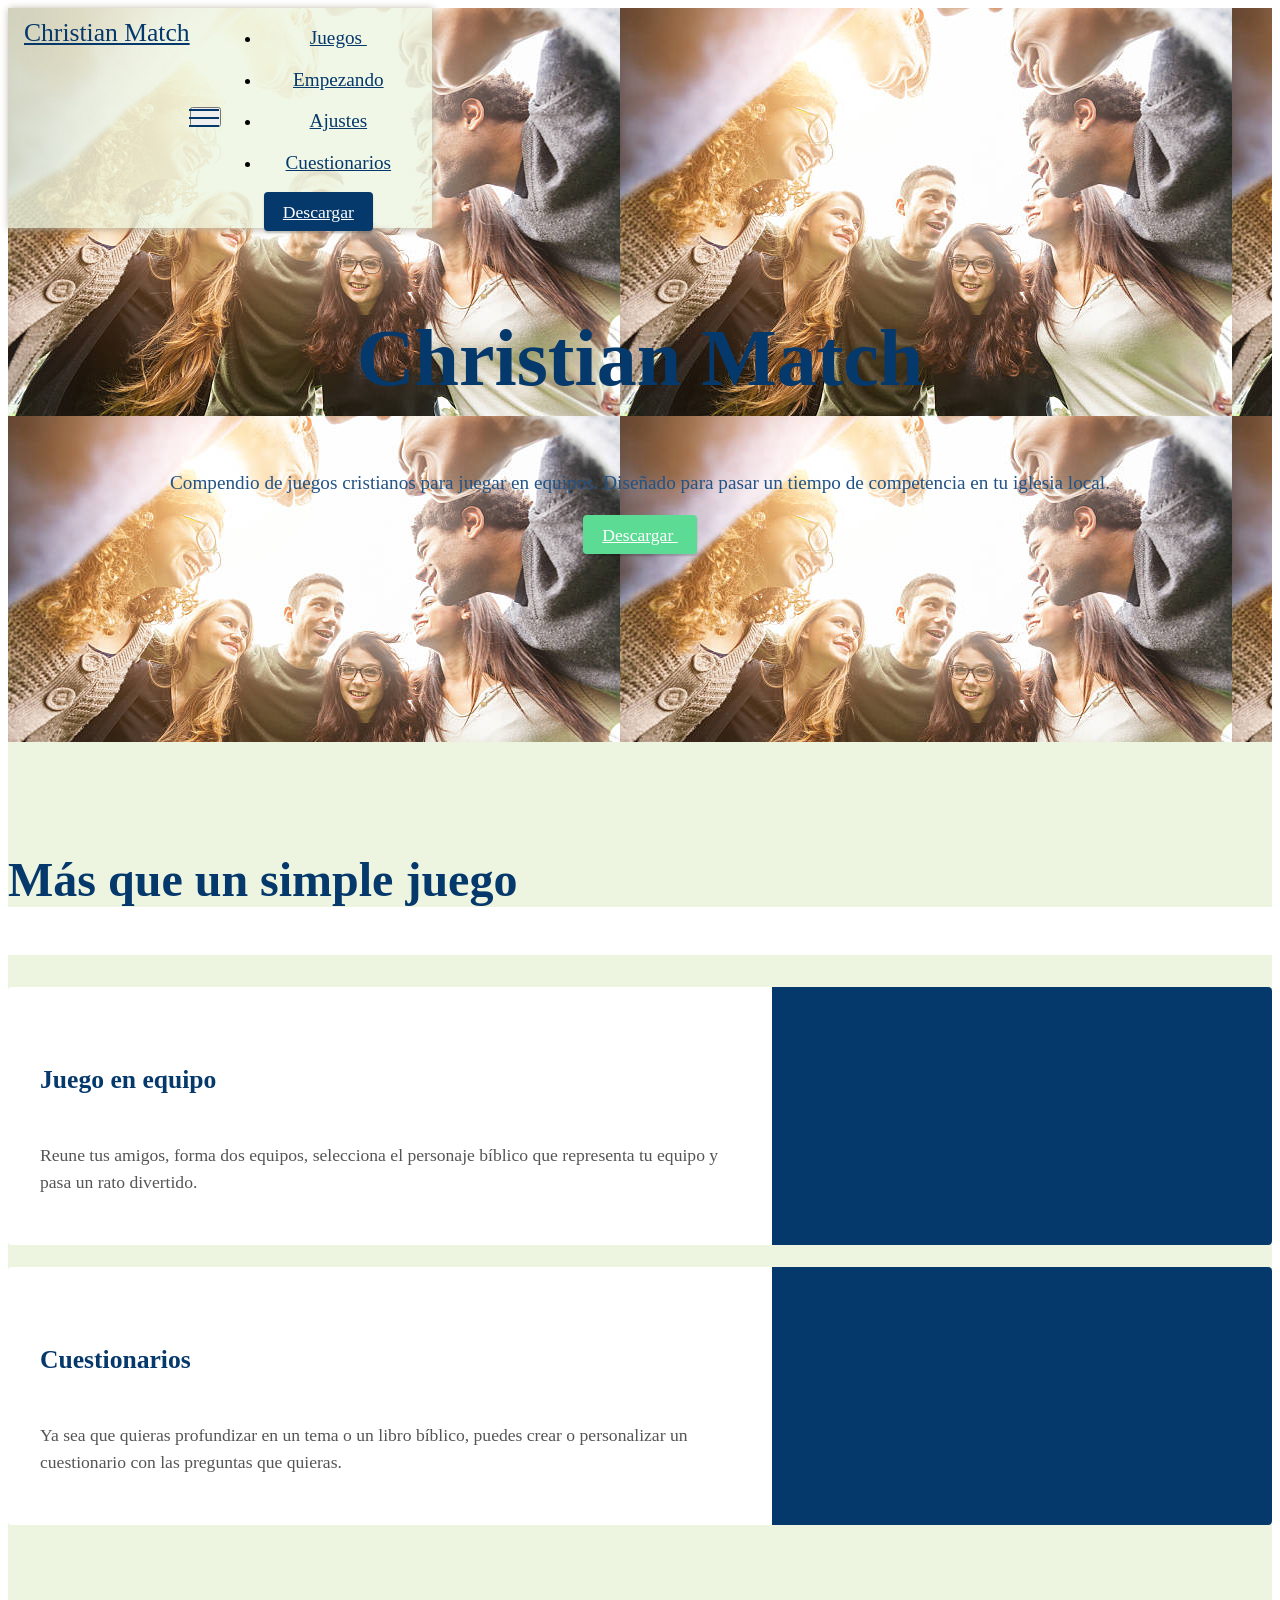
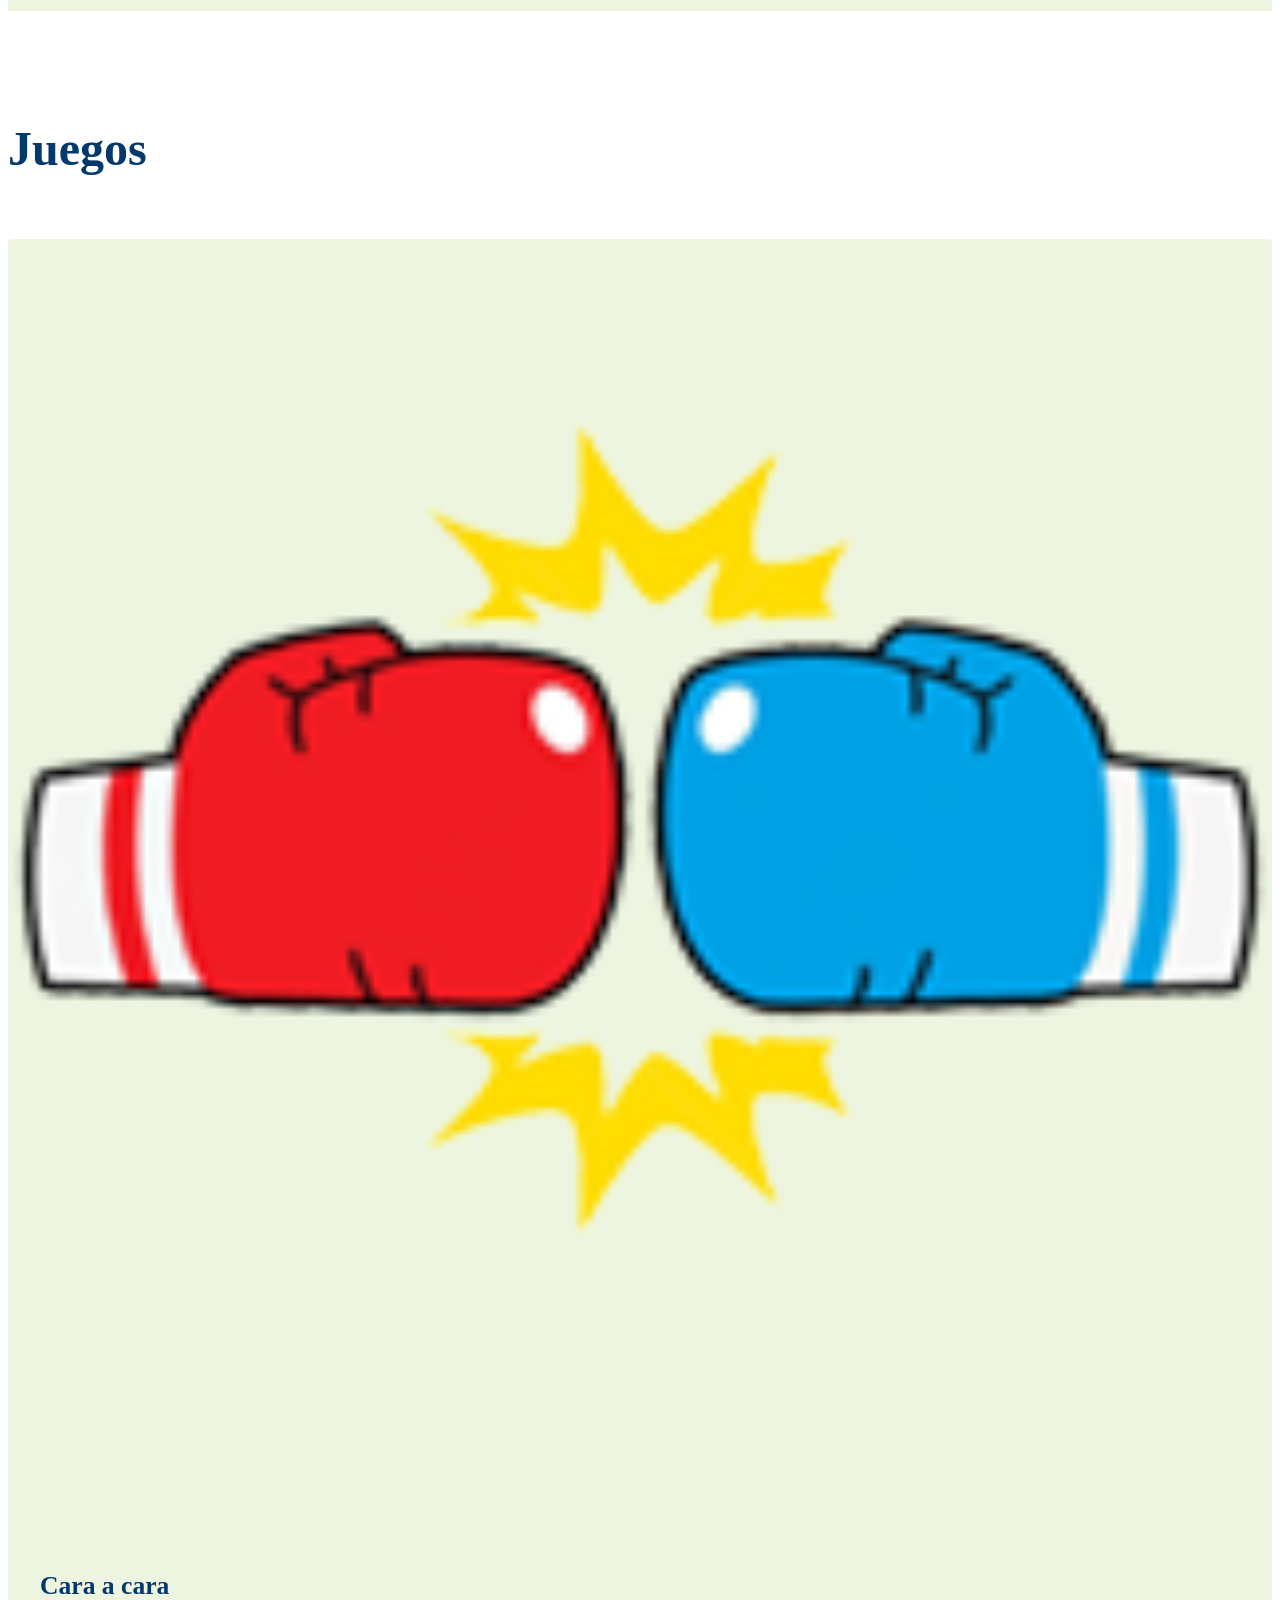
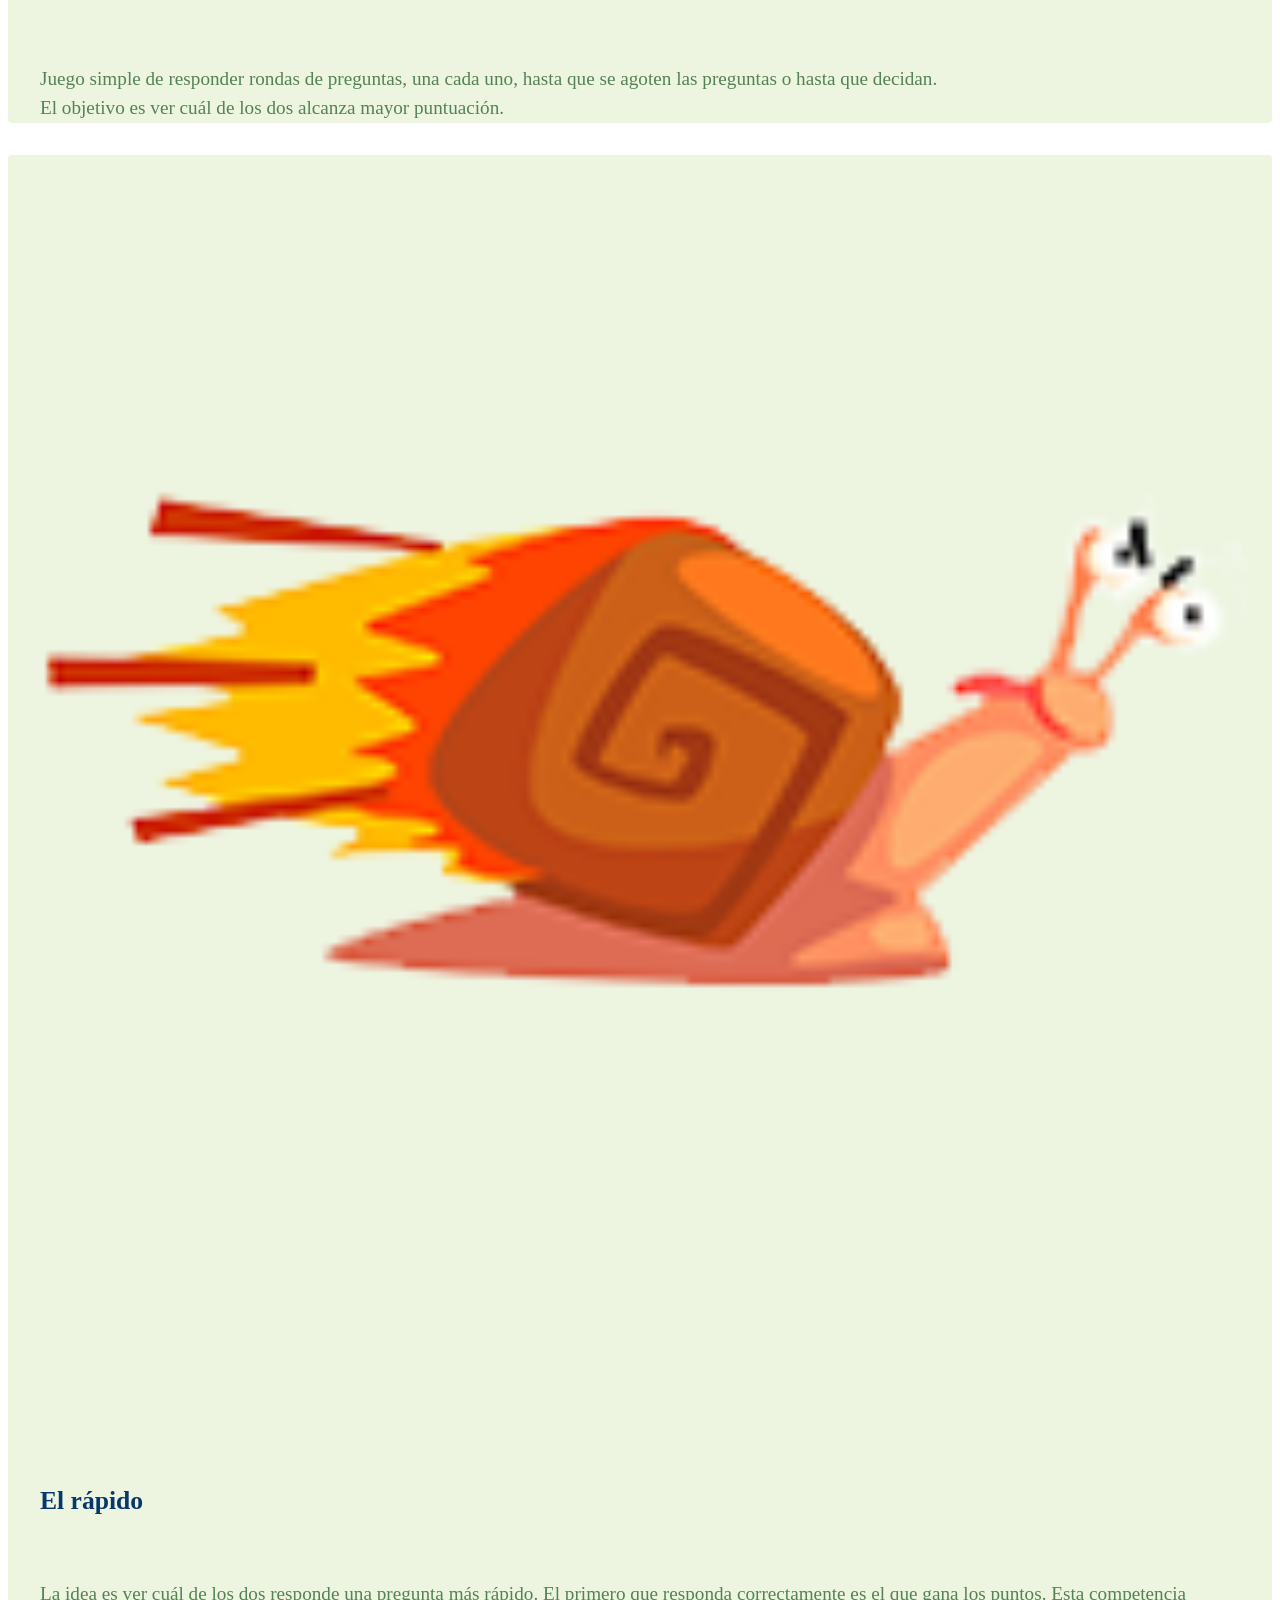
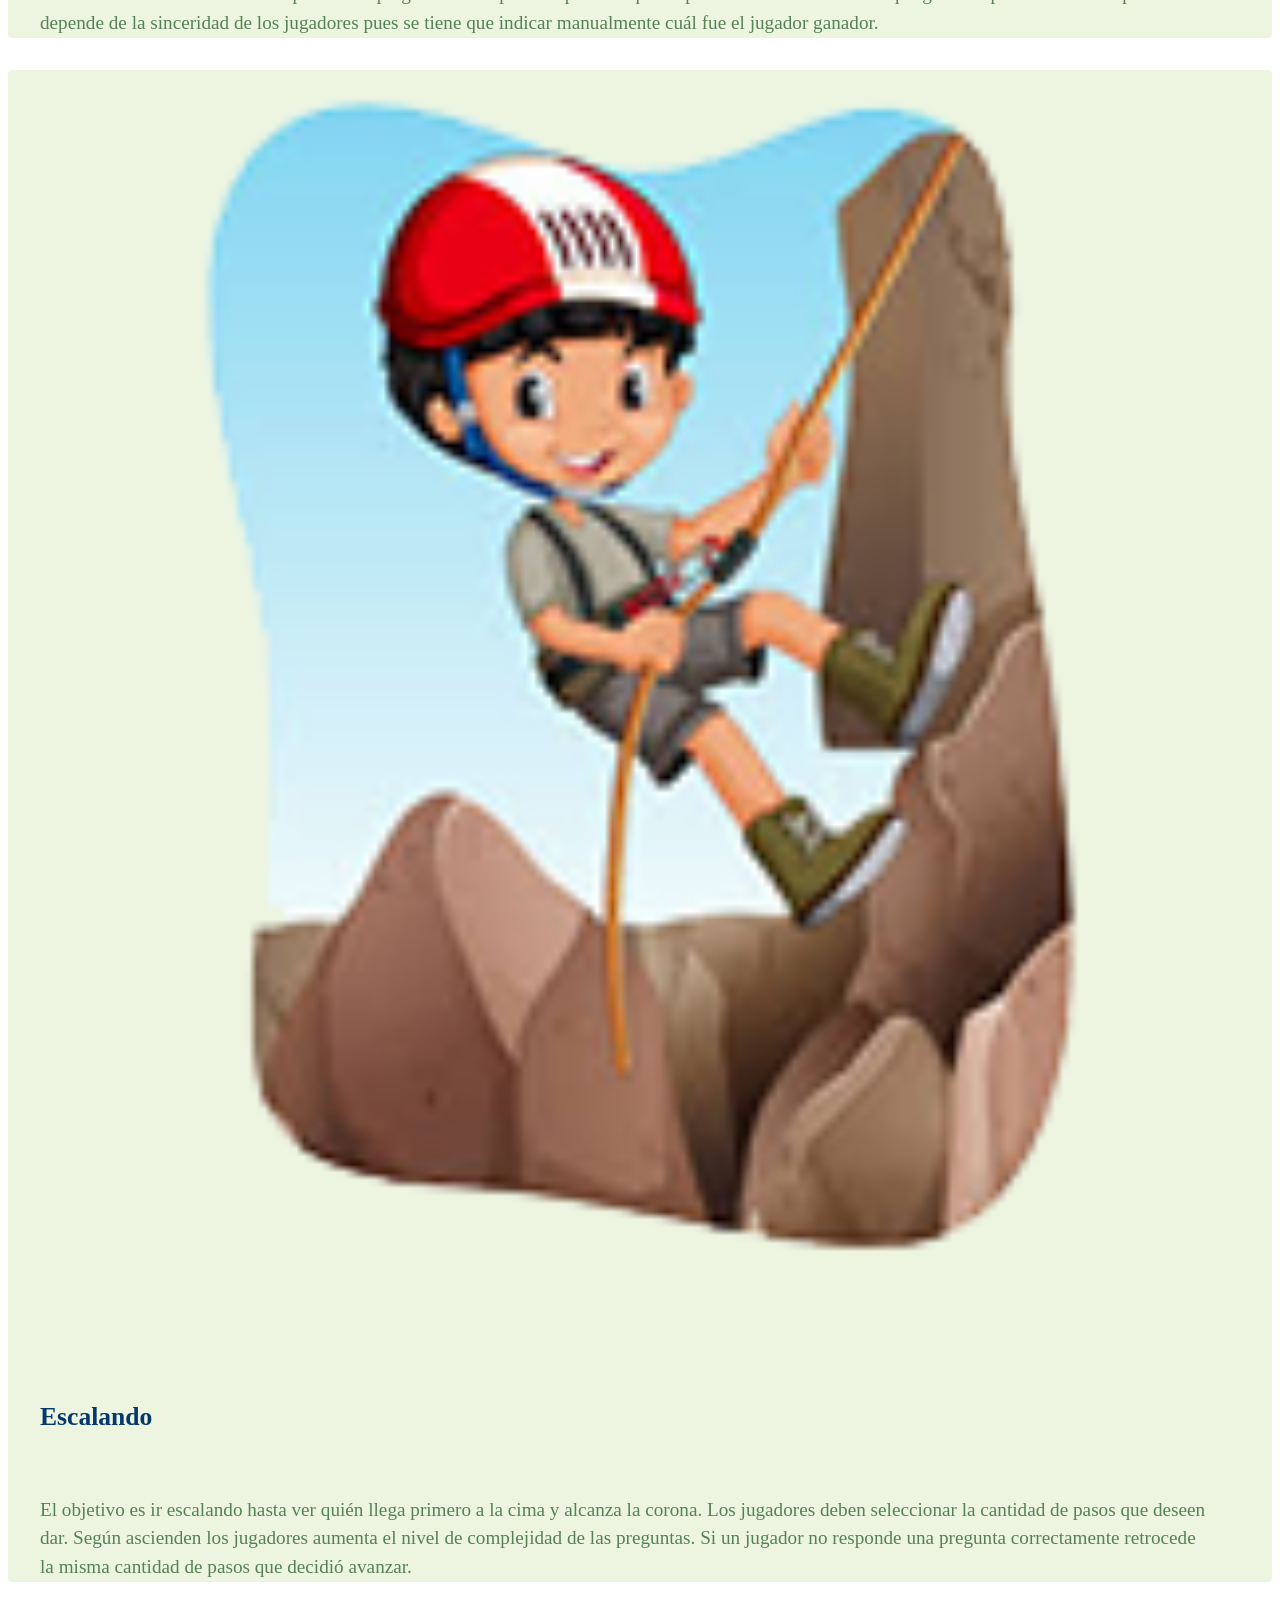
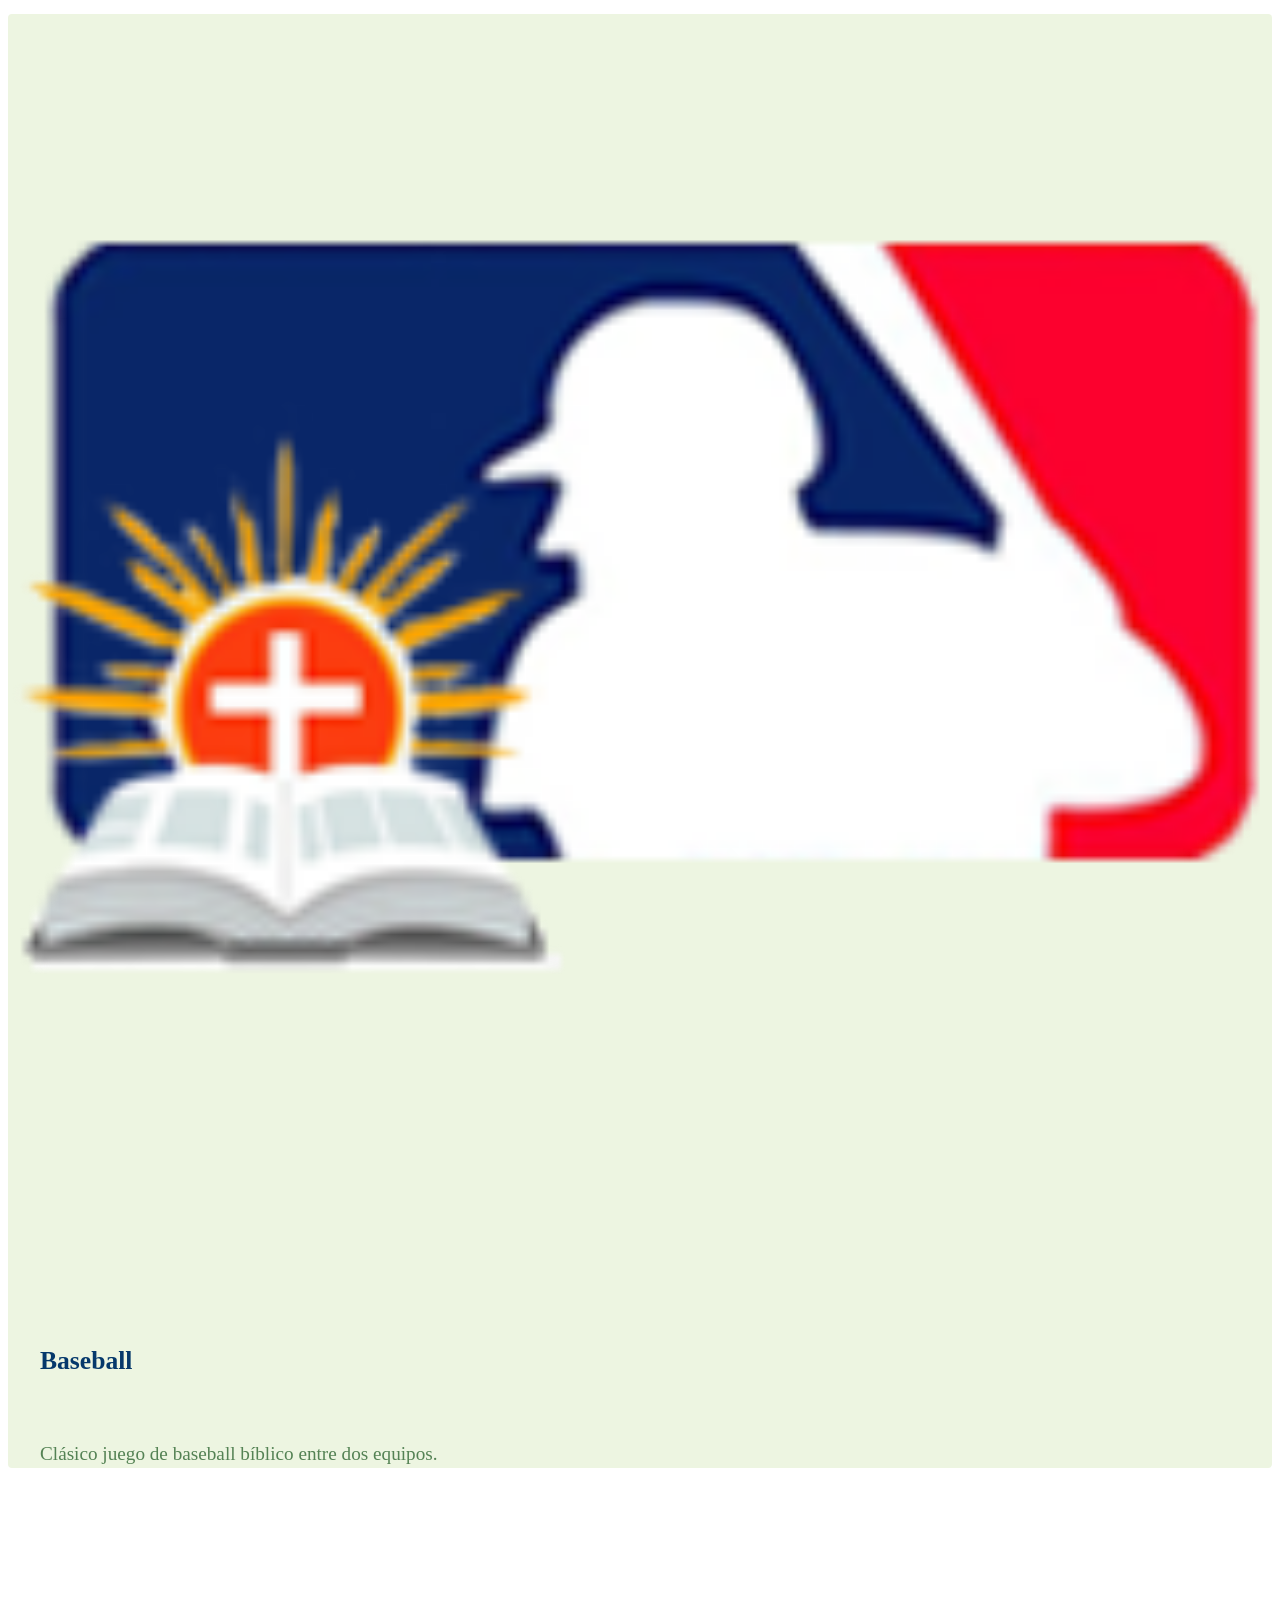
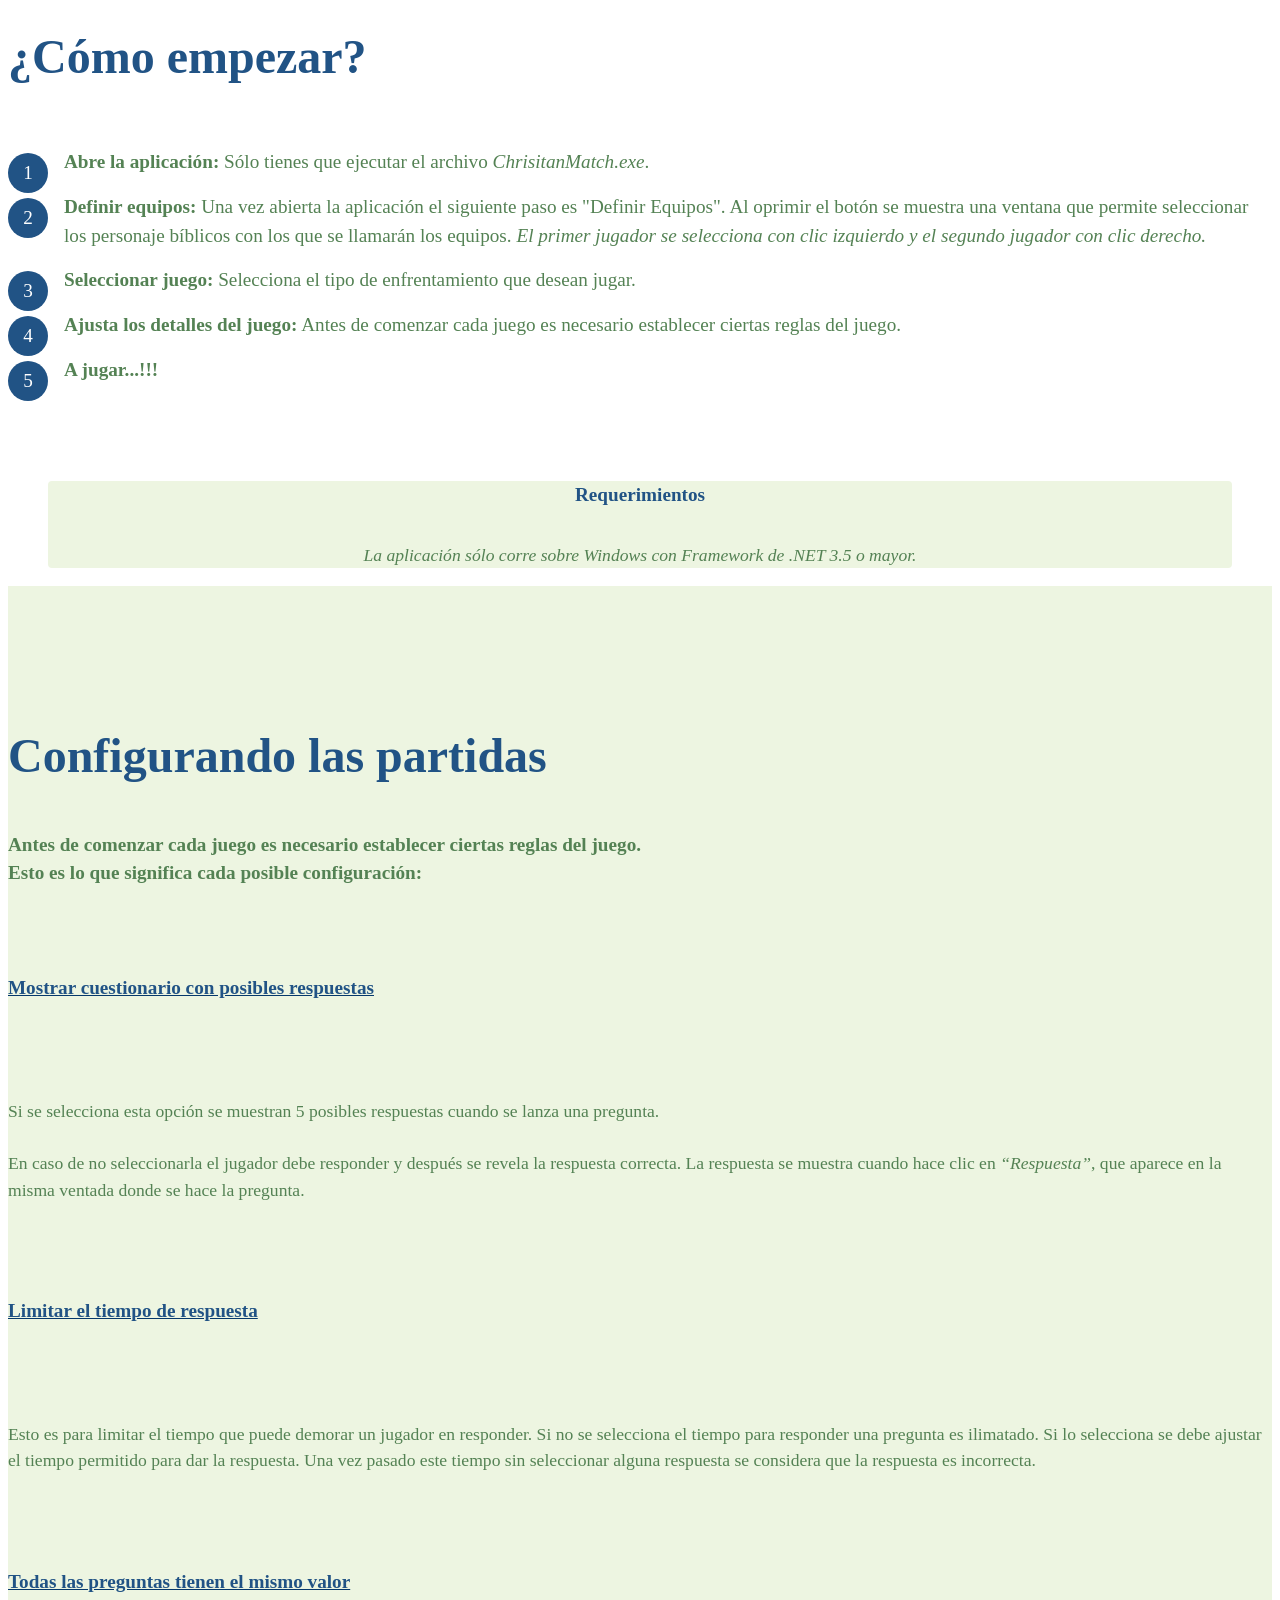
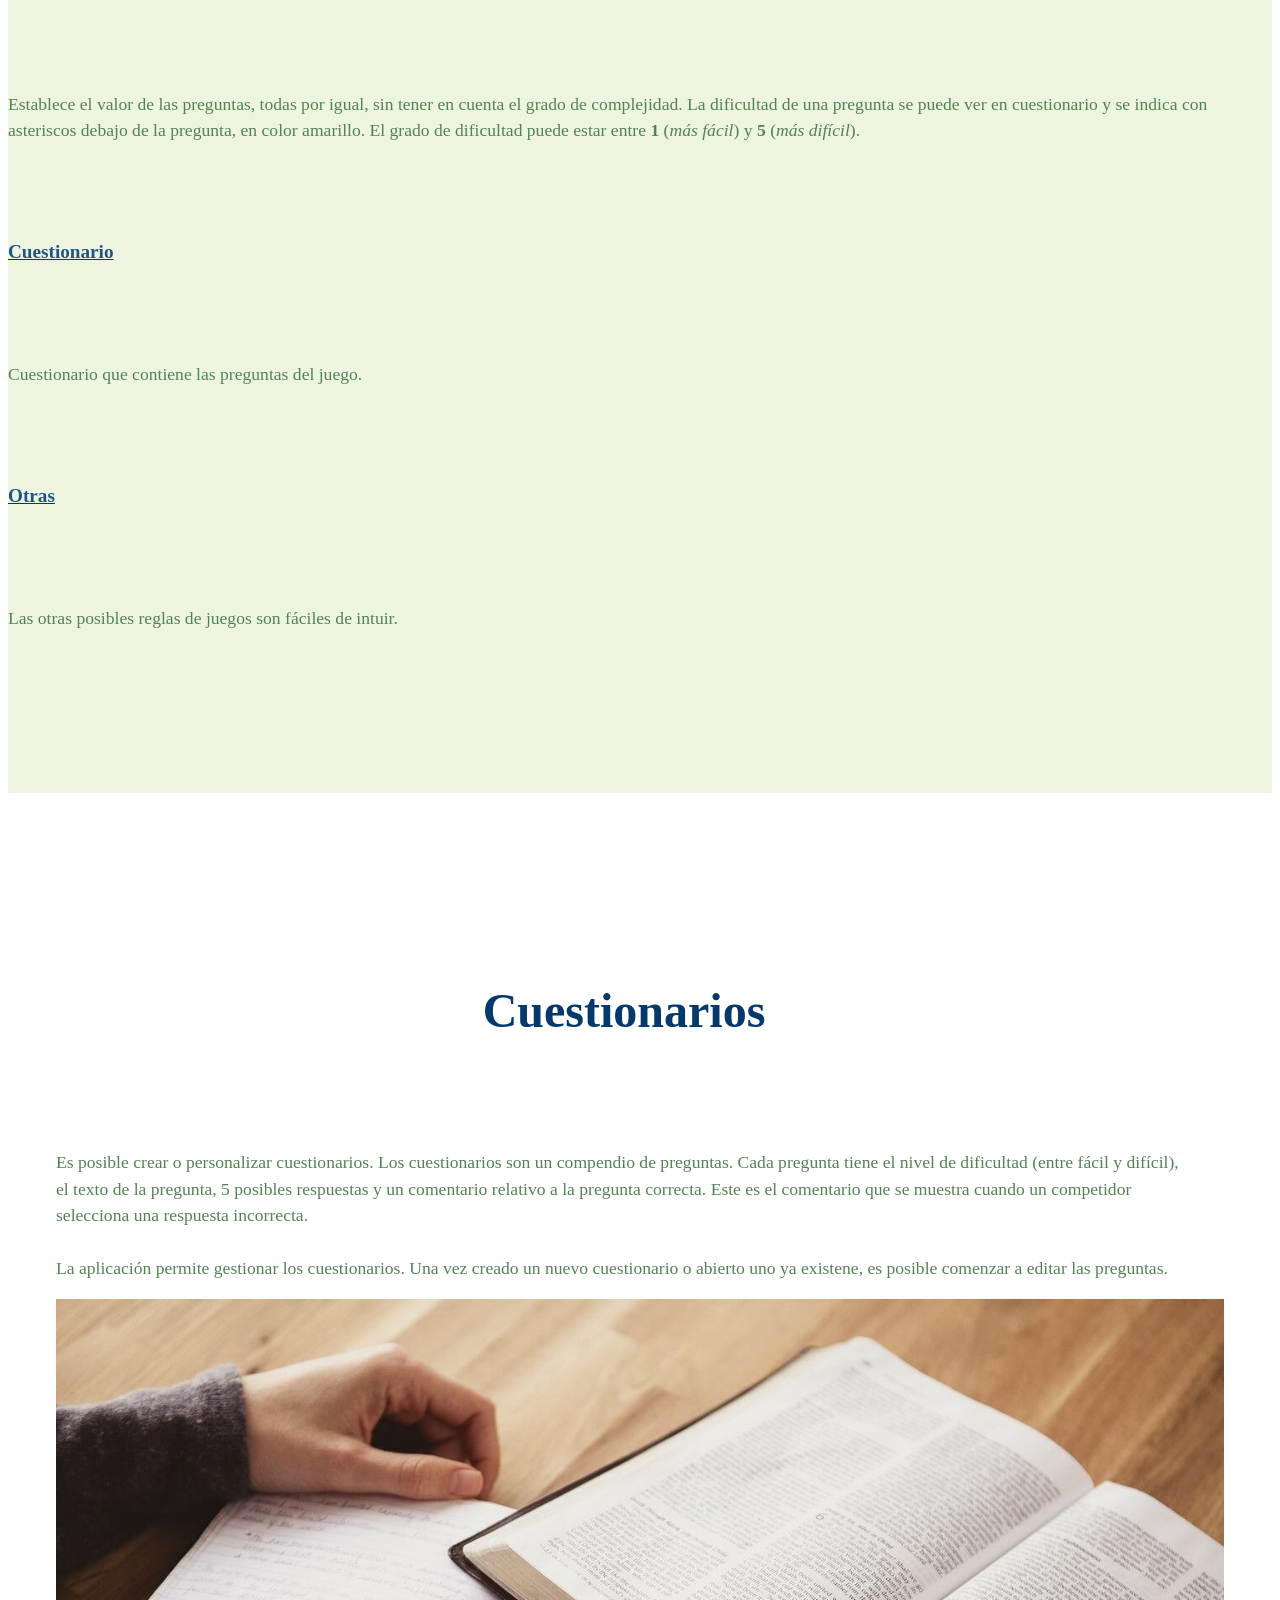
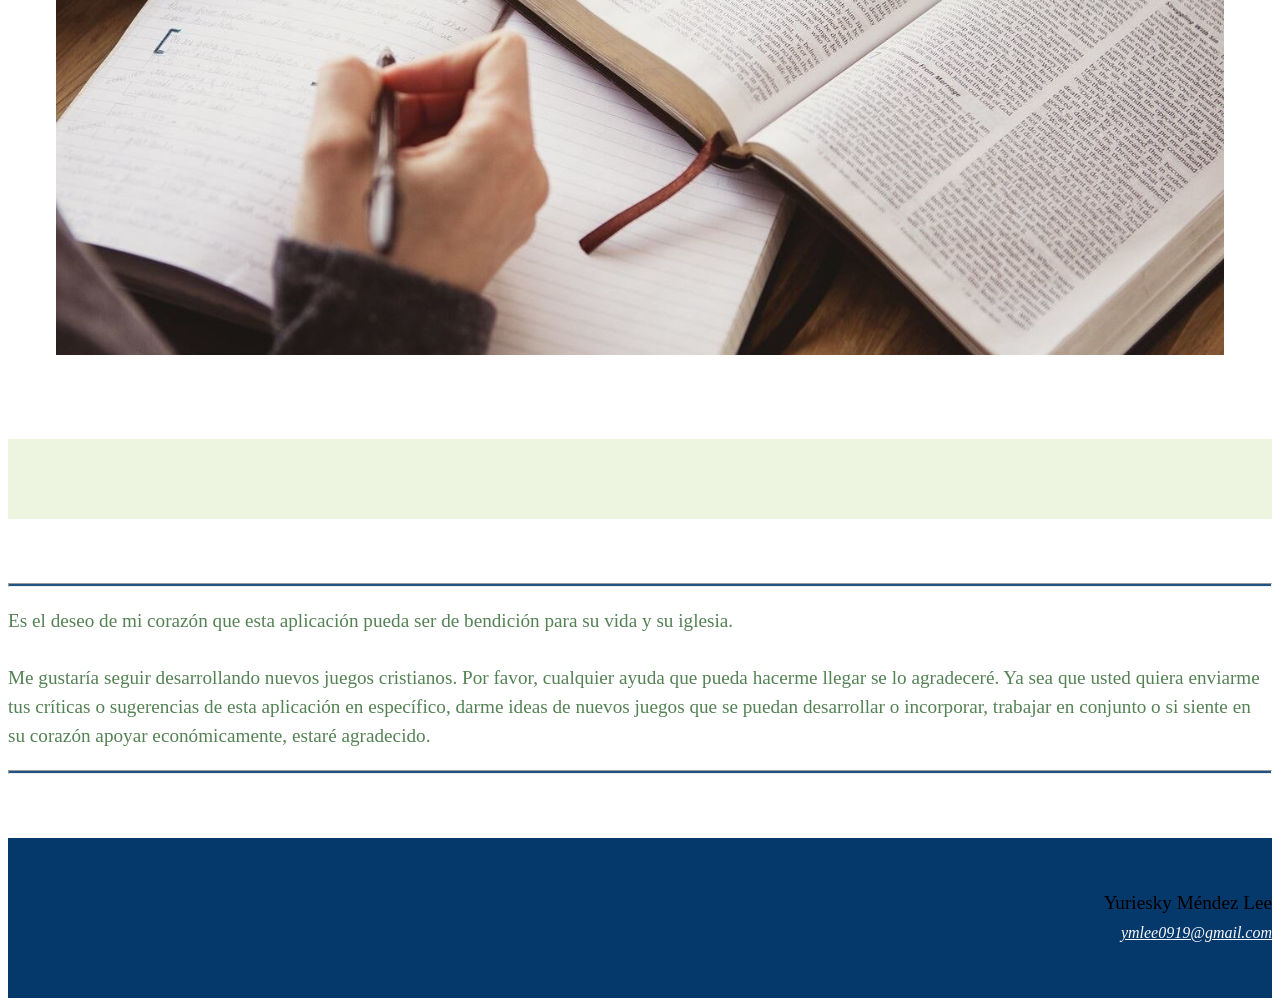
==== docs/index.html @ 4c0259a9 "Documentation in HTML format" ====
<!DOCTYPE html>
<html  >
<head>
  <!-- Site made with Mobirise Website Builder v5.8.4, https://mobirise.com -->
  <meta charset="UTF-8">
  <meta http-equiv="X-UA-Compatible" content="IE=edge">
  <meta name="generator" content="Mobirise v5.8.4, mobirise.com">
  <meta name="viewport" content="width=device-width, initial-scale=1, minimum-scale=1">
  <meta name="description" content="">
  
  
  <title>Chrisitan Match - Compendio de Juegos Cristianos</title>
  <link rel="stylesheet" href="assets/web/assets/mobirise-icons2/mobirise2.css">
  <link rel="stylesheet" href="assets/web/assets/mobirise-icons/mobirise-icons.css">
  <link rel="stylesheet" href="assets/bootstrap/css/bootstrap.min.css">
  <link rel="stylesheet" href="assets/bootstrap/css/bootstrap-grid.min.css">
  <link rel="stylesheet" href="assets/bootstrap/css/bootstrap-reboot.min.css">
  <link rel="stylesheet" href="assets/dropdown/css/style.css">
  <link rel="stylesheet" href="assets/socicon/css/styles.css">
  <link rel="stylesheet" href="assets/theme/css/style.css">
  <link rel="preload" as="style" href="assets/mobirise/css/mbr-additional.css"><link rel="stylesheet" href="assets/mobirise/css/mbr-additional.css" type="text/css">

  
  
  
</head>
<body>
  
  <section data-bs-version="5.1" class="menu menu3 cid-sFAA5oUu2Y" once="menu" id="menu3-1">
    
    <nav class="navbar navbar-dropdown navbar-fixed-top navbar-expand-lg" style="box-shadow: 1px 1px 8px #b7ae9b;">
        <div class="container">
            <div class="navbar-brand">
                
                <span class="navbar-caption-wrap"><a class="navbar-caption text-primary display-5" href="https://mobiri.se">Christian Match</a></span>
            </div>
            <button class="navbar-toggler" type="button" data-toggle="collapse" data-bs-toggle="collapse" data-target="#navbarSupportedContent" data-bs-target="#navbarSupportedContent" aria-controls="navbarNavAltMarkup" aria-expanded="false" aria-label="Toggle navigation">
                <div class="hamburger">
                    <span></span>
                    <span></span>
                    <span></span>
                    <span></span>
                </div>
            </button>
            <div class="collapse navbar-collapse" id="navbarSupportedContent">
                <ul class="navbar-nav nav-dropdown" data-app-modern-menu="true"><li class="nav-item"><a class="nav-link link text-primary display-7" href="page1.html#content4-6">Juegos&nbsp;</a></li>
                    <li class="nav-item"><a class="nav-link link text-primary display-7" href="page1.html#content9-0">Empezando</a></li>
                    <li class="nav-item"><a class="nav-link link text-primary display-7" href="page1.html#content16-1">Ajustes</a>
                    </li><li class="nav-item"><a class="nav-link link text-primary display-7" href="page1.html#features16-9">Cuestionarios</a></li></ul>
                
                <div class="navbar-buttons mbr-section-btn"><a class="btn btn-primary display-4" href="./ChristianMatch.zip"><span class="mobi-mbri mobi-mbri-download-2 mbr-iconfont mbr-iconfont-btn"></span>Descargar</a></div>
            </div>
        </div>
    </nav>
</section>

<section data-bs-version="5.1" class="header1 cid-sFCAOqBTxa" id="header1-i">

    

    <div class="mbr-overlay" style="opacity: 0.6; background-color: rgb(237, 245, 225);"></div>

    <div class="container">
        <div class="row justify-content-center">
            <div class="col-12 col-lg-8">
                <h1 class="mbr-section-title mbr-fonts-style mb-3 display-1"><strong>Christian Match</strong></h1>
                
                <p class="mbr-text mbr-fonts-style display-7">Compendio de juegos cristianos para juegar en equipos. Diseñado para pasar un tiempo de competencia en tu iglesia local.<br></p>
                <div class="mbr-section-btn mt-3"><a class="btn btn-secondary display-4" href="./ChristianMatch.zip"><span class="mobi-mbri mobi-mbri-download-2 mbr-iconfont mbr-iconfont-btn"></span>Descargar&nbsp;</a></div>
            </div>
        </div>
    </div>
</section>

<section data-bs-version="5.1" class="content4 cid-sFADQxFnEn" id="content4-5">
    
    
    <div class="container">
        <div class="row justify-content-center">
            <div class="title col-md-12 col-lg-10">
                <h3 class="mbr-section-title mbr-fonts-style align-center mb-4 display-2"><strong>Más que un simple juego</strong></h3>
                
                
            </div>
        </div>
    </div>
</section>

<section data-bs-version="5.1" class="features5 cid-sFACYYm0AQ" id="features6-3">

    

    
    <div class="container">
        <div class="row justify-content-center">
            <div class="card col-12 col-lg-6">
                <div class="card-wrapper mbr-flex">
                    <div class="card-box align-left">
                        
                        <h5 class="card-title mbr-fonts-style align-left mb-3 display-5"><strong>Juego en equipo</strong></h5>
                        <p class="mbr-text mbr-fonts-style mb-3 display-4">
                            Reune tus amigos, forma dos equipos, selecciona el personaje bíblico que representa tu equipo y pasa un rato divertido.</p>
                        
                    </div>
                    <div class="img-wrapper img1 align-center">
                        <span class="mbr-iconfont mobi-mbri-users mobi-mbri"></span>
                    </div>
                </div>
            </div>

            <div class="card col-12 col-lg-6">
                <div class="card-wrapper mbr-flex">
                    <div class="card-box align-left">
                        
                        <h5 class="card-title mbr-fonts-style align-left mb-3 display-5"><strong>Cuestionarios</strong></h5>
                        <p class="mbr-text mbr-fonts-style mb-3 display-4">Ya sea que quieras profundizar en un tema o un libro bíblico, puedes crear o personalizar un cuestionario con las preguntas que quieras.</p>
                        
                    </div>
                    <div class="img-wrapper img2 align-center">
                        <span class="mbr-iconfont mobi-mbri-contact-form mobi-mbri"></span>
                    </div>
                </div>
            </div>
        </div>
    </div>
</section>

<section data-bs-version="5.1" class="content4 cid-sFADQQfNeA" id="content4-6">
    
    
    <div class="container">
        <div class="row justify-content-center">
            <div class="title col-md-12 col-lg-10">
                <h3 class="mbr-section-title mbr-fonts-style align-center mb-4 display-2"><strong>Juegos</strong></h3>
                
                
            </div>
        </div>
    </div>
</section>

<section data-bs-version="5.1" class="features8 cid-sFADMOwrhN" xmlns="http://www.w3.org/1999/html" id="features9-4">
    
    

    

    <div class="container">
        <div class="card">
            <div class="card-wrapper">
                <div class="row align-items-center">
                    <div class="col-12 col-md-3">
                        <div class="image-wrapper">
                            <img src="assets/images/simple-match.png">
                        </div>
                    </div>
                    <div class="col-12 col-md">
                        <div class="card-box">
                            <div class="row">
                                <div class="col-md">
                                    <h6 class="card-title mbr-fonts-style display-5"><strong>Cara a cara&nbsp;</strong></h6>
                                    <p class="mbr-text mbr-fonts-style display-7">Juego simple de responder rondas de preguntas, una cada uno, hasta que se agoten las preguntas o hasta que decidan.
<br>El objetivo es ver cuál de los dos alcanza mayor puntuación.<br></p>
                                </div>
                                
                                <div></div>
                            </div>
                        </div>
                    </div>
                </div>
            </div>
        </div>
        <div class="card">
            <div class="card-wrapper">
                <div class="row align-items-center">
                    <div class="col-12 col-md-3">
                        <div class="image-wrapper">
                            <img src="assets/images/fast-match.png">
                        </div>
                    </div>
                    <div class="col-12 col-md">
                        <div class="card-box">
                            <div class="row">
                                <div class="col-md">
                                    <h6 class="card-title mbr-fonts-style display-5"><strong>El rápido</strong></h6>
                                    <p class="mbr-text mbr-fonts-style display-7">La idea es ver cuál de los dos responde una pregunta más rápido. El primero que responda correctamente es el que gana los puntos. Esta competencia depende de la sinceridad de los jugadores pues se tiene que indicar manualmente cuál fue el jugador ganador. </p>
                                </div>
                                
                                <div></div>
                            </div>
                        </div>
                    </div>
                </div>
            </div>
        </div>
        <div class="card">
            <div class="card-wrapper">
                <div class="row align-items-center">
                    <div class="col-12 col-md-3">
                        <div class="image-wrapper">
                            <img src="assets/images/walking-up.png">
                        </div>
                    </div>
                    <div class="col-12 col-md">
                        <div class="card-box">
                            <div class="row">
                                <div class="col-md">
                                    <h6 class="card-title mbr-fonts-style display-5"><strong>Escalando</strong></h6>
                                    <p class="mbr-text mbr-fonts-style display-7">El objetivo es ir escalando hasta ver quién llega primero a la cima y alcanza la corona. Los jugadores deben seleccionar la cantidad de pasos que deseen dar. Según ascienden los jugadores aumenta el nivel de complejidad de las preguntas. Si un jugador no responde una pregunta correctamente retrocede la misma cantidad de pasos que decidió avanzar.<br></p>
                                </div>
                                
                                <div></div>
                            </div>
                        </div>
                    </div>
                </div>
            </div>
        </div>
		<div class="card">
            <div class="card-wrapper">
                <div class="row align-items-center">
                    <div class="col-12 col-md-3">
                        <div class="image-wrapper">
                            <img src="assets/images/baseball.png">
                        </div>
                    </div>
                    <div class="col-12 col-md">
                        <div class="card-box">
                            <div class="row">
                                <div class="col-md">
                                    <h6 class="card-title mbr-fonts-style display-5"><strong>Baseball</strong></h6>
                                    <p class="mbr-text mbr-fonts-style display-7">Clásico juego de baseball bíblico entre dos equipos.<br></p>
                                </div>
                                
                                <div></div>
                            </div>
                        </div>
                    </div>
                </div>
            </div>
        </div>
    </div>
</section>

<section data-bs-version="5.1" class="content9 cid-tZeeRnXB2X" id="content9-0">
    

    <div class="container">
        <div class="row justify-content-center">
            <div class="counter-container col-md-12 col-lg-9">
                <h4 class="mbr-section-title mbr-fonts-style mb-4 display-2">¿Cómo empezar?</h4>
                <div class="mbr-text mbr-fonts-style display-7">
                    <ol>
                        <li><strong>Abre la aplicación: </strong>Sólo tienes que ejecutar el archivo <em>ChrisitanMatch.exe</em>.</li>
                        <li><strong>Definir equipos:&nbsp;</strong>Una vez abierta la aplicación el siguiente paso es "Definir Equipos". Al oprimir el botón se muestra una ventana que permite seleccionar los personaje bíblicos con los que se llamarán los equipos. <em>El primer jugador se selecciona con clic izquierdo y el segundo jugador con clic derecho.</em></li>
                        <li><strong>Seleccionar juego:&nbsp;</strong>Selecciona el tipo de enfrentamiento que desean jugar.</li><li><strong>Ajusta los detalles del juego:</strong> Antes de comenzar cada juego es necesario establecer ciertas reglas del juego.</li><li><strong>A jugar...!!!</strong></li>
                    </ol>
                </div>
            </div>
        </div>
    </div>
</section>

<section data-bs-version="5.1" class="content7 cid-tZeiz0h4vI" id="content7-2">
    
    <div class="container">
        <div class="row justify-content-center">
            <div class="col-12 col-md-8">
                <blockquote>
                <h5 class="mbr-section-title mbr-fonts-style mb-2 display-7"><strong>Requerimientos</strong></h5>
                <p class="mbr-text mbr-fonts-style display-4"><em>La aplicación sólo corre sobre Windows con Framework de .NET 3.5 o mayor.</em></p></blockquote>
            </div>
        </div>
    </div>
</section>

<section data-bs-version="5.1" class="content16 cid-tZeigdn52O" id="content16-1">

    

    
    
    <div class="container">
        <div class="row justify-content-center">
            <div class="col-12 col-md-10">
                <div class="mbr-section-head align-center mb-4">
                    <h3 class="mbr-section-title mb-0 mbr-fonts-style display-2"><strong>Configurando las partidas</strong></h3>
                    <h4 class="mbr-section-subtitle mb-0 mt-2 mbr-fonts-style display-7">Antes de comenzar cada juego es necesario establecer ciertas reglas del juego. <br>Esto es lo que significa cada posible configuración:</h4>
                </div>
                <div id="bootstrap-accordion_27" class="panel-group accordionStyles accordion" role="tablist" aria-multiselectable="true">
                    <div class="card mb-3">
                        <div class="card-header" role="tab" id="headingOne">
                            <a role="button" class="panel-title collapsed" data-toggle="collapse" data-bs-toggle="collapse" data-core="" href="#collapse1_27" aria-expanded="false" aria-controls="collapse1">
                                <h6 class="panel-title-edit mbr-fonts-style mb-0 display-7"><strong>Mostrar cuestionario con posibles respuestas</strong></h6>
                                <span class="sign mbr-iconfont mbri-arrow-down"></span>
                            </a>
                        </div>
                        <div id="collapse1_27" class="panel-collapse noScroll collapse" role="tabpanel" aria-labelledby="headingOne" data-parent="#accordion" data-bs-parent="#bootstrap-accordion_27">
                            <div class="panel-body">
                                <p class="mbr-fonts-style panel-text display-4">Si se selecciona esta opción se muestran 5 posibles respuestas cuando se lanza una pregunta. <br><br>En caso de no seleccionarla el jugador debe responder y después se revela la respuesta correcta. La respuesta se muestra cuando hace clic en <em>“Respuesta”</em>, que aparece en la misma ventada donde se hace la pregunta.</p>
                            </div>
                        </div>
                    </div>
                    <div class="card mb-3">
                        <div class="card-header" role="tab" id="headingOne">
                            <a role="button" class="panel-title collapsed" data-toggle="collapse" data-bs-toggle="collapse" data-core="" href="#collapse2_27" aria-expanded="false" aria-controls="collapse2">
                                <h6 class="panel-title-edit mbr-fonts-style mb-0 display-7"><strong>Limitar el tiempo de respuesta</strong></h6>
                                <span class="sign mbr-iconfont mbri-arrow-down"></span>
                            </a>
                        </div>
                        <div id="collapse2_27" class="panel-collapse noScroll collapse" role="tabpanel" aria-labelledby="headingOne" data-parent="#accordion" data-bs-parent="#bootstrap-accordion_27">
                            <div class="panel-body">
                                <p class="mbr-fonts-style panel-text display-4">
                                    Esto es para limitar el tiempo que puede demorar un jugador en responder. Si no se selecciona el tiempo para responder una pregunta es ilimatado. Si lo selecciona se debe ajustar el tiempo permitido para dar la respuesta. Una vez pasado este tiempo sin seleccionar alguna respuesta se considera que la respuesta es incorrecta.</p>
                            </div>
                        </div>
                    </div>
                    <div class="card mb-3">
                        <div class="card-header" role="tab" id="headingOne">
                            <a role="button" class="panel-title collapsed" data-toggle="collapse" data-bs-toggle="collapse" data-core="" href="#collapse3_27" aria-expanded="false" aria-controls="collapse3">
                                <h6 class="panel-title-edit mbr-fonts-style mb-0 display-7"><strong>Todas las preguntas tienen el mismo valor</strong></h6>
                                <span class="sign mbr-iconfont mbri-arrow-down"></span>
                            </a>
                        </div>
                        <div id="collapse3_27" class="panel-collapse noScroll collapse" role="tabpanel" aria-labelledby="headingOne" data-parent="#accordion" data-bs-parent="#bootstrap-accordion_27">
                            <div class="panel-body">
                                <p class="mbr-fonts-style panel-text display-4">
                                    Establece el valor de las preguntas, todas por igual, sin tener en cuenta el grado de complejidad. La dificultad de una pregunta se puede ver en cuestionario y se indica con asteriscos debajo de la pregunta, en color amarillo. El grado de dificultad puede estar entre <strong>1</strong> (<em>más fácil</em>) y <strong>5</strong> (<em>más difícil</em>).</p>
                            </div>
                        </div>
                    </div>
                    <div class="card mb-3">
                        <div class="card-header" role="tab" id="headingOne">
                            <a role="button" class="panel-title collapsed" data-toggle="collapse" data-bs-toggle="collapse" data-core="" href="#collapse4_27" aria-expanded="false" aria-controls="collapse4">
                                <h6 class="panel-title-edit mbr-fonts-style mb-0 display-7"><strong>Cuestionario</strong></h6>
                                <span class="sign mbr-iconfont mbri-arrow-down"></span>
                            </a>
                        </div>
                        <div id="collapse4_27" class="panel-collapse noScroll collapse" role="tabpanel" aria-labelledby="headingOne" data-parent="#accordion" data-bs-parent="#bootstrap-accordion_27">
                            <div class="panel-body">
                                <p class="mbr-fonts-style panel-text display-4">
                                    Cuestionario que contiene las preguntas del juego.</p>
                            </div>
                        </div>
                    </div>
                    <div class="card mb-3">
                        <div class="card-header" role="tab" id="headingOne">
                            <a role="button" class="panel-title collapsed" data-toggle="collapse" data-bs-toggle="collapse" data-core="" href="#collapse5_27" aria-expanded="false" aria-controls="collapse5">
                                <h6 class="panel-title-edit mbr-fonts-style mb-0 display-7"><strong>Otras</strong></h6>
                                <span class="sign mbr-iconfont mbri-arrow-down"></span>
                            </a>
                        </div>
                        <div id="collapse5_27" class="panel-collapse noScroll collapse" role="tabpanel" aria-labelledby="headingOne" data-parent="#accordion" data-bs-parent="#bootstrap-accordion_27">
                            <div class="panel-body">
                                <p class="mbr-fonts-style panel-text display-4">
                                    Las otras posibles reglas de juegos son fáciles de intuir.</p>
                            </div>
                        </div>
                    </div>
                    
                </div>
            </div>
        </div>
    </div>
</section>

<section data-bs-version="5.1" class="features15 cid-sFANq99njx" id="features16-9">

    

    
    <div class="container">
        <div class="content-wrapper">
            <div class="row align-items-center">
                <div class="col-12 col-lg">
                    <div class="text-wrapper">
                        <h6 class="card-title mbr-fonts-style display-2"><strong>Cuestionarios</strong></h6>
                        <p class="mbr-text mbr-fonts-style mb-4 display-4">Es posible crear o personalizar cuestionarios. Los cuestionarios son un compendio de preguntas. Cada pregunta tiene el nivel de dificultad (entre fácil y difícil), el texto de la pregunta, 5 posibles respuestas y un comentario relativo a la pregunta correcta. Este es el comentario que se muestra cuando un competidor selecciona una respuesta incorrecta.<br><br>La aplicación permite gestionar los cuestionarios. Una vez creado un nuevo cuestionario o abierto uno ya existene, es posible comenzar a editar las preguntas.<br></p>
                        
                    </div>
                </div>
                <div class="col-12 col-lg-5">
                    <div class="image-wrapper">
                        <img src="assets/images/contact.jpg" alt="Mobirise Website Builder">
                    </div>
                </div>
            </div>
        </div>
    </div>
</section>

<section data-bs-version="5.1" class="content6 cid-tZeuHNvlmC" id="content6-6">
    
    <div class="container">
        <div class="row justify-content-center">
            <div class="col-md-12 col-lg-12">
                <hr class="line">
                <p class="mbr-text align-center mbr-fonts-style my-4 display-7">Es el deseo de mi corazón que esta aplicación pueda ser de bendición para su vida y su iglesia.<br><br>Me gustaría seguir desarrollando nuevos juegos cristianos. Por favor, cualquier ayuda que pueda hacerme llegar se lo agradeceré. Ya sea que usted quiera enviarme tus críticas o sugerencias de esta aplicación en específico, darme ideas de nuevos juegos que se puedan desarrollar o incorporar, trabajar en conjunto o si siente en su corazón apoyar económicamente, estaré agradecido.</p>
                <hr class="line">
            </div>
        </div>
    </div>
</section>

<section data-bs-version="5.1" class="footer3 cid-sFAOjz8nX7" once="footers" id="footer3-d">

    

    

    <div class="container">
        <div class="media-container-row align-center mbr-white">
            
            
            <div class="row row-copirayt">
                <p class="mbr-text mb-0 mbr-fonts-style mbr-white align-center display-7">
                    Yuriesky Méndez Lee<br><em><small><a href="mailto:ymlee0919@gmail.com" class="text-white">ymlee0919@gmail.com</a></small></em></p>
            </div>
        </div>
    </div>
</section>

<script src="assets/bootstrap/js/bootstrap.bundle.min.js"></script>  <script src="assets/smoothscroll/smooth-scroll.js"></script>  <script src="assets/ytplayer/index.js"></script>  <script src="assets/dropdown/js/navbar-dropdown.js"></script>  <script src="assets/mbr-switch-arrow/mbr-switch-arrow.js"></script>  <script src="assets/theme/js/script.js"></script>  
  
  
</body>
</html>
---- docs/assets/mobirise/css/mbr-additional.css ----
.btn {
  border-width: 2px;
}
body {
  font-family: Jost;
}
.display-1 {
  font-family: undefined;
  font-size: 5rem;
  line-height: 1.1;
}
.display-1 > .mbr-iconfont {
  font-size: 6.25rem;
}
.display-2 {
  font-family: undefined;
  font-size: 3rem;
  line-height: 1.1;
}
.display-2 > .mbr-iconfont {
  font-size: 3.75rem;
}
.display-4 {
  font-family: undefined;
  font-size: 1.1rem;
  line-height: 1.5;
}
.display-4 > .mbr-iconfont {
  font-size: 1.375rem;
}
.display-5 {
  font-family: undefined;
  font-size: 1.6rem;
  line-height: 1.5;
}
.display-5 > .mbr-iconfont {
  font-size: 2rem;
}
.display-7 {
  font-family: undefined;
  font-size: 1.2rem;
  line-height: 1.5;
}
.display-7 > .mbr-iconfont {
  font-size: 1.5rem;
}
/* ---- Fluid typography for mobile devices ---- */
/* 1.4 - font scale ratio ( bootstrap == 1.42857 ) */
/* 100vw - current viewport width */
/* (48 - 20)  48 == 48rem == 768px, 20 == 20rem == 320px(minimal supported viewport) */
/* 0.65 - min scale variable, may vary */
@media (max-width: 992px) {
  .display-1 {
    font-size: 4rem;
  }
}
@media (max-width: 768px) {
  .display-1 {
    font-size: 3.5rem;
    font-size: calc( 2.4rem + (5 - 2.4) * ((100vw - 20rem) / (48 - 20)));
    line-height: calc( 1.1 * (2.4rem + (5 - 2.4) * ((100vw - 20rem) / (48 - 20))));
  }
  .display-2 {
    font-size: 2.4rem;
    font-size: calc( 1.7rem + (3 - 1.7) * ((100vw - 20rem) / (48 - 20)));
    line-height: calc( 1.3 * (1.7rem + (3 - 1.7) * ((100vw - 20rem) / (48 - 20))));
  }
  .display-4 {
    font-size: 0.88rem;
    font-size: calc( 1.0350000000000001rem + (1.1 - 1.0350000000000001) * ((100vw - 20rem) / (48 - 20)));
    line-height: calc( 1.4 * (1.0350000000000001rem + (1.1 - 1.0350000000000001) * ((100vw - 20rem) / (48 - 20))));
  }
  .display-5 {
    font-size: 1.28rem;
    font-size: calc( 1.21rem + (1.6 - 1.21) * ((100vw - 20rem) / (48 - 20)));
    line-height: calc( 1.4 * (1.21rem + (1.6 - 1.21) * ((100vw - 20rem) / (48 - 20))));
  }
  .display-7 {
    font-size: 0.96rem;
    font-size: calc( 1.07rem + (1.2 - 1.07) * ((100vw - 20rem) / (48 - 20)));
    line-height: calc( 1.4 * (1.07rem + (1.2 - 1.07) * ((100vw - 20rem) / (48 - 20))));
  }
}
/* Buttons */
.btn {
  padding: 0.6rem 1.2rem;
  border-radius: 4px;
}
.btn-sm {
  padding: 0.6rem 1.2rem;
  border-radius: 4px;
}
.btn-md {
  padding: 0.6rem 1.2rem;
  border-radius: 4px;
}
.btn-lg {
  padding: 1rem 2.6rem;
  border-radius: 4px;
}
.bg-primary {
  background-color: #05386b !important;
}
.bg-success {
  background-color: #40b0bf !important;
}
.bg-info {
  background-color: #47b5ed !important;
}
.bg-warning {
  background-color: #ffe161 !important;
}
.bg-danger {
  background-color: #ff9966 !important;
}
.btn-primary,
.btn-primary:active {
  background-color: #05386b !important;
  border-color: #05386b !important;
  color: #ffffff !important;
  box-shadow: 0 2px 2px 0 rgba(0, 0, 0, 0.2);
}
.btn-primary:hover,
.btn-primary:focus,
.btn-primary.focus,
.btn-primary.active {
  color: #ffffff !important;
  background-color: #010d18 !important;
  border-color: #010d18 !important;
  box-shadow: 0 2px 5px 0 rgba(0, 0, 0, 0.2);
}
.btn-primary.disabled,
.btn-primary:disabled {
  color: #ffffff !important;
  background-color: #010d18 !important;
  border-color: #010d18 !important;
}
.btn-secondary,
.btn-secondary:active {
  background-color: #5cdb95 !important;
  border-color: #5cdb95 !important;
  color: #ffffff !important;
  box-shadow: 0 2px 2px 0 rgba(0, 0, 0, 0.2);
}
.btn-secondary:hover,
.btn-secondary:focus,
.btn-secondary.focus,
.btn-secondary.active {
  color: #ffffff !important;
  background-color: #29b869 !important;
  border-color: #29b869 !important;
  box-shadow: 0 2px 5px 0 rgba(0, 0, 0, 0.2);
}
.btn-secondary.disabled,
.btn-secondary:disabled {
  color: #ffffff !important;
  background-color: #29b869 !important;
  border-color: #29b869 !important;
}
.btn-info,
.btn-info:active {
  background-color: #47b5ed !important;
  border-color: #47b5ed !important;
  color: #ffffff !important;
  box-shadow: 0 2px 2px 0 rgba(0, 0, 0, 0.2);
}
.btn-info:hover,
.btn-info:focus,
.btn-info.focus,
.btn-info.active {
  color: #ffffff !important;
  background-color: #148cca !important;
  border-color: #148cca !important;
  box-shadow: 0 2px 5px 0 rgba(0, 0, 0, 0.2);
}
.btn-info.disabled,
.btn-info:disabled {
  color: #ffffff !important;
  background-color: #148cca !important;
  border-color: #148cca !important;
}
.btn-success,
.btn-success:active {
  background-color: #40b0bf !important;
  border-color: #40b0bf !important;
  color: #ffffff !important;
  box-shadow: 0 2px 2px 0 rgba(0, 0, 0, 0.2);
}
.btn-success:hover,
.btn-success:focus,
.btn-success.focus,
.btn-success.active {
  color: #ffffff !important;
  background-color: #2a747e !important;
  border-color: #2a747e !important;
  box-shadow: 0 2px 5px 0 rgba(0, 0, 0, 0.2);
}
.btn-success.disabled,
.btn-success:disabled {
  color: #ffffff !important;
  background-color: #2a747e !important;
  border-color: #2a747e !important;
}
.btn-warning,
.btn-warning:active {
  background-color: #ffe161 !important;
  border-color: #ffe161 !important;
  color: #614f00 !important;
  box-shadow: 0 2px 2px 0 rgba(0, 0, 0, 0.2);
}
.btn-warning:hover,
.btn-warning:focus,
.btn-warning.focus,
.btn-warning.active {
  color: #0a0800 !important;
  background-color: #ffd10a !important;
  border-color: #ffd10a !important;
  box-shadow: 0 2px 5px 0 rgba(0, 0, 0, 0.2);
}
.btn-warning.disabled,
.btn-warning:disabled {
  color: #614f00 !important;
  background-color: #ffd10a !important;
  border-color: #ffd10a !important;
}
.btn-danger,
.btn-danger:active {
  background-color: #ff9966 !important;
  border-color: #ff9966 !important;
  color: #ffffff !important;
  box-shadow: 0 2px 2px 0 rgba(0, 0, 0, 0.2);
}
.btn-danger:hover,
.btn-danger:focus,
.btn-danger.focus,
.btn-danger.active {
  color: #ffffff !important;
  background-color: #ff5f0f !important;
  border-color: #ff5f0f !important;
  box-shadow: 0 2px 5px 0 rgba(0, 0, 0, 0.2);
}
.btn-danger.disabled,
.btn-danger:disabled {
  color: #ffffff !important;
  background-color: #ff5f0f !important;
  border-color: #ff5f0f !important;
}
.btn-white,
.btn-white:active {
  background-color: #fafafa !important;
  border-color: #fafafa !important;
  color: #7a7a7a !important;
  box-shadow: 0 2px 2px 0 rgba(0, 0, 0, 0.2);
}
.btn-white:hover,
.btn-white:focus,
.btn-white.focus,
.btn-white.active {
  color: #4f4f4f !important;
  background-color: #cfcfcf !important;
  border-color: #cfcfcf !important;
  box-shadow: 0 2px 5px 0 rgba(0, 0, 0, 0.2);
}
.btn-white.disabled,
.btn-white:disabled {
  color: #7a7a7a !important;
  background-color: #cfcfcf !important;
  border-color: #cfcfcf !important;
}
.btn-black,
.btn-black:active {
  background-color: #232323 !important;
  border-color: #232323 !important;
  color: #ffffff !important;
  box-shadow: 0 2px 2px 0 rgba(0, 0, 0, 0.2);
}
.btn-black:hover,
.btn-black:focus,
.btn-black.focus,
.btn-black.active {
  color: #ffffff !important;
  background-color: #000000 !important;
  border-color: #000000 !important;
  box-shadow: 0 2px 5px 0 rgba(0, 0, 0, 0.2);
}
.btn-black.disabled,
.btn-black:disabled {
  color: #ffffff !important;
  background-color: #000000 !important;
  border-color: #000000 !important;
}
.btn-primary-outline,
.btn-primary-outline:active {
  background-color: transparent !important;
  border-color: #05386b;
  color: #05386b;
}
.btn-primary-outline:hover,
.btn-primary-outline:focus,
.btn-primary-outline.focus,
.btn-primary-outline.active {
  color: #010d18 !important;
  background-color: transparent!important;
  border-color: #010d18 !important;
  box-shadow: none!important;
}
.btn-primary-outline.disabled,
.btn-primary-outline:disabled {
  color: #ffffff !important;
  background-color: #05386b !important;
  border-color: #05386b !important;
}
.btn-secondary-outline,
.btn-secondary-outline:active {
  background-color: transparent !important;
  border-color: #5cdb95;
  color: #5cdb95;
}
.btn-secondary-outline:hover,
.btn-secondary-outline:focus,
.btn-secondary-outline.focus,
.btn-secondary-outline.active {
  color: #29b869 !important;
  background-color: transparent!important;
  border-color: #29b869 !important;
  box-shadow: none!important;
}
.btn-secondary-outline.disabled,
.btn-secondary-outline:disabled {
  color: #ffffff !important;
  background-color: #5cdb95 !important;
  border-color: #5cdb95 !important;
}
.btn-info-outline,
.btn-info-outline:active {
  background-color: transparent !important;
  border-color: #47b5ed;
  color: #47b5ed;
}
.btn-info-outline:hover,
.btn-info-outline:focus,
.btn-info-outline.focus,
.btn-info-outline.active {
  color: #148cca !important;
  background-color: transparent!important;
  border-color: #148cca !important;
  box-shadow: none!important;
}
.btn-info-outline.disabled,
.btn-info-outline:disabled {
  color: #ffffff !important;
  background-color: #47b5ed !important;
  border-color: #47b5ed !important;
}
.btn-success-outline,
.btn-success-outline:active {
  background-color: transparent !important;
  border-color: #40b0bf;
  color: #40b0bf;
}
.btn-success-outline:hover,
.btn-success-outline:focus,
.btn-success-outline.focus,
.btn-success-outline.active {
  color: #2a747e !important;
  background-color: transparent!important;
  border-color: #2a747e !important;
  box-shadow: none!important;
}
.btn-success-outline.disabled,
.btn-success-outline:disabled {
  color: #ffffff !important;
  background-color: #40b0bf !important;
  border-color: #40b0bf !important;
}
.btn-warning-outline,
.btn-warning-outline:active {
  background-color: transparent !important;
  border-color: #ffe161;
  color: #ffe161;
}
.btn-warning-outline:hover,
.btn-warning-outline:focus,
.btn-warning-outline.focus,
.btn-warning-outline.active {
  color: #ffd10a !important;
  background-color: transparent!important;
  border-color: #ffd10a !important;
  box-shadow: none!important;
}
.btn-warning-outline.disabled,
.btn-warning-outline:disabled {
  color: #614f00 !important;
  background-color: #ffe161 !important;
  border-color: #ffe161 !important;
}
.btn-danger-outline,
.btn-danger-outline:active {
  background-color: transparent !important;
  border-color: #ff9966;
  color: #ff9966;
}
.btn-danger-outline:hover,
.btn-danger-outline:focus,
.btn-danger-outline.focus,
.btn-danger-outline.active {
  color: #ff5f0f !important;
  background-color: transparent!important;
  border-color: #ff5f0f !important;
  box-shadow: none!important;
}
.btn-danger-outline.disabled,
.btn-danger-outline:disabled {
  color: #ffffff !important;
  background-color: #ff9966 !important;
  border-color: #ff9966 !important;
}
.btn-black-outline,
.btn-black-outline:active {
  background-color: transparent !important;
  border-color: #232323;
  color: #232323;
}
.btn-black-outline:hover,
.btn-black-outline:focus,
.btn-black-outline.focus,
.btn-black-outline.active {
  color: #000000 !important;
  background-color: transparent!important;
  border-color: #000000 !important;
  box-shadow: none!important;
}
.btn-black-outline.disabled,
.btn-black-outline:disabled {
  color: #ffffff !important;
  background-color: #232323 !important;
  border-color: #232323 !important;
}
.btn-white-outline,
.btn-white-outline:active {
  background-color: transparent !important;
  border-color: #fafafa;
  color: #fafafa;
}
.btn-white-outline:hover,
.btn-white-outline:focus,
.btn-white-outline.focus,
.btn-white-outline.active {
  color: #cfcfcf !important;
  background-color: transparent!important;
  border-color: #cfcfcf !important;
  box-shadow: none!important;
}
.btn-white-outline.disabled,
.btn-white-outline:disabled {
  color: #7a7a7a !important;
  background-color: #fafafa !important;
  border-color: #fafafa !important;
}
.text-primary {
  color: #05386b !important;
}
.text-secondary {
  color: #5cdb95 !important;
}
.text-success {
  color: #40b0bf !important;
}
.text-info {
  color: #47b5ed !important;
}
.text-warning {
  color: #ffe161 !important;
}
.text-danger {
  color: #ff9966 !important;
}
.text-white {
  color: #fafafa !important;
}
.text-black {
  color: #232323 !important;
}
a.text-primary:hover,
a.text-primary:focus,
a.text-primary.active {
  color: #00050a !important;
}
a.text-secondary:hover,
a.text-secondary:focus,
a.text-secondary.active {
  color: #26ab62 !important;
}
a.text-success:hover,
a.text-success:focus,
a.text-success.active {
  color: #266a73 !important;
}
a.text-info:hover,
a.text-info:focus,
a.text-info.active {
  color: #1283bc !important;
}
a.text-warning:hover,
a.text-warning:focus,
a.text-warning.active {
  color: #facb00 !important;
}
a.text-danger:hover,
a.text-danger:focus,
a.text-danger.active {
  color: #ff5500 !important;
}
a.text-white:hover,
a.text-white:focus,
a.text-white.active {
  color: #c7c7c7 !important;
}
a.text-black:hover,
a.text-black:focus,
a.text-black.active {
  color: #000000 !important;
}
a[class*="text-"]:not(.nav-link):not(.dropdown-item):not([role]):not(.navbar-caption) {
  position: relative;
  background-image: transparent;
  background-size: 10000px 2px;
  background-repeat: no-repeat;
  background-position: 0px 1.2em;
  background-position: -10000px 1.2em;
}
a[class*="text-"]:not(.nav-link):not(.dropdown-item):not([role]):not(.navbar-caption):hover {
  transition: background-position 2s ease-in-out;
  background-image: linear-gradient(currentColor 50%, currentColor 50%);
  background-position: 0px 1.2em;
}
.nav-tabs .nav-link.active {
  color: #05386b;
}
.nav-tabs .nav-link:not(.active) {
  color: #232323;
}
.alert-success {
  background-color: #70c770;
}
.alert-info {
  background-color: #47b5ed;
}
.alert-warning {
  background-color: #ffe161;
}
.alert-danger {
  background-color: #ff9966;
}
.mbr-gallery-filter li.active .btn {
  background-color: #05386b;
  border-color: #05386b;
  color: #ffffff;
}
.mbr-gallery-filter li.active .btn:focus {
  box-shadow: none;
}
a,
a:hover {
  color: #05386b;
}
.mbr-plan-header.bg-primary .mbr-plan-subtitle,
.mbr-plan-header.bg-primary .mbr-plan-price-desc {
  color: #0b78e5;
}
.mbr-plan-header.bg-success .mbr-plan-subtitle,
.mbr-plan-header.bg-success .mbr-plan-price-desc {
  color: #a0d8df;
}
.mbr-plan-header.bg-info .mbr-plan-subtitle,
.mbr-plan-header.bg-info .mbr-plan-price-desc {
  color: #ffffff;
}
.mbr-plan-header.bg-warning .mbr-plan-subtitle,
.mbr-plan-header.bg-warning .mbr-plan-price-desc {
  color: #ffffff;
}
.mbr-plan-header.bg-danger .mbr-plan-subtitle,
.mbr-plan-header.bg-danger .mbr-plan-price-desc {
  color: #ffffff;
}
/* Scroll to top button*/
.scrollToTop_wraper {
  display: none;
}
.form-control {
  font-family: undefined;
  font-size: 1.1rem;
  line-height: 1.5;
  font-weight: 400;
}
.form-control > .mbr-iconfont {
  font-size: 1.375rem;
}
.form-control:hover,
.form-control:focus {
  box-shadow: rgba(0, 0, 0, 0.07) 0px 1px 1px 0px, rgba(0, 0, 0, 0.07) 0px 1px 3px 0px, rgba(0, 0, 0, 0.03) 0px 0px 0px 1px;
  border-color: #05386b !important;
}
.form-control:-webkit-input-placeholder {
  font-family: undefined;
  font-size: 1.1rem;
  line-height: 1.5;
  font-weight: 400;
}
.form-control:-webkit-input-placeholder > .mbr-iconfont {
  font-size: 1.375rem;
}
blockquote {
  border-color: #05386b;
}
/* Forms */
.jq-selectbox li:hover,
.jq-selectbox li.selected {
  background-color: #05386b;
  color: #ffffff;
}
.jq-number__spin {
  transition: 0.25s ease;
}
.jq-number__spin:hover {
  border-color: #05386b;
}
.jq-selectbox .jq-selectbox__trigger-arrow,
.jq-number__spin.minus:after,
.jq-number__spin.plus:after {
  transition: 0.4s;
  border-top-color: #353535;
  border-bottom-color: #353535;
}
.jq-selectbox:hover .jq-selectbox__trigger-arrow,
.jq-number__spin.minus:hover:after,
.jq-number__spin.plus:hover:after {
  border-top-color: #05386b;
  border-bottom-color: #05386b;
}
.xdsoft_datetimepicker .xdsoft_calendar td.xdsoft_default,
.xdsoft_datetimepicker .xdsoft_calendar td.xdsoft_current,
.xdsoft_datetimepicker .xdsoft_timepicker .xdsoft_time_box > div > div.xdsoft_current {
  color: #ffffff !important;
  background-color: #05386b !important;
  box-shadow: none !important;
}
.xdsoft_datetimepicker .xdsoft_calendar td:hover,
.xdsoft_datetimepicker .xdsoft_timepicker .xdsoft_time_box > div > div:hover {
  color: #000000 !important;
  background: #5cdb95 !important;
  box-shadow: none !important;
}
.lazy-bg {
  background-image: none !important;
}
.lazy-placeholder:not(section),
.lazy-none {
  display: block;
  position: relative;
  padding-bottom: 56.25%;
  width: 100%;
  height: auto;
}
iframe.lazy-placeholder,
.lazy-placeholder:after {
  content: '';
  position: absolute;
  width: 200px;
  height: 200px;
  background: transparent no-repeat center;
  background-size: contain;
  top: 50%;
  left: 50%;
  transform: translateX(-50%) translateY(-50%);
  background-image: url("data:image/svg+xml;charset=UTF-8,%3csvg width='32' height='32' viewBox='0 0 64 64' xmlns='http://www.w3.org/2000/svg' stroke='%2305386b' %3e%3cg fill='none' fill-rule='evenodd'%3e%3cg transform='translate(16 16)' stroke-width='2'%3e%3ccircle stroke-opacity='.5' cx='16' cy='16' r='16'/%3e%3cpath d='M32 16c0-9.94-8.06-16-16-16'%3e%3canimateTransform attributeName='transform' type='rotate' from='0 16 16' to='360 16 16' dur='1s' repeatCount='indefinite'/%3e%3c/path%3e%3c/g%3e%3c/g%3e%3c/svg%3e");
}
section.lazy-placeholder:after {
  opacity: 0.5;
}
body {
  overflow-x: hidden;
}
a {
  transition: color 0.6s;
}
.cid-sFAA5oUu2Y {
  z-index: 1000;
  width: 100%;
}
.cid-sFAA5oUu2Y nav.navbar {
  position: fixed;
}
.cid-sFAA5oUu2Y .dropdown-item:before {
  font-family: Moririse2 !important;
  content: "\e966";
  display: inline-block;
  width: 0;
  position: absolute;
  left: 1rem;
  top: 0.5rem;
  margin-right: 0.5rem;
  line-height: 1;
  font-size: inherit;
  vertical-align: middle;
  text-align: center;
  overflow: hidden;
  transform: scale(0, 1);
  transition: all 0.25s ease-in-out;
}
.cid-sFAA5oUu2Y .dropdown-menu {
  padding: 0;
  border-radius: 4px;
  box-shadow: 0 1px 3px 0 rgba(0, 0, 0, 0.1);
}
.cid-sFAA5oUu2Y .dropdown-item {
  border-bottom: 1px solid #e6e6e6;
}
.cid-sFAA5oUu2Y .dropdown-item:hover,
.cid-sFAA5oUu2Y .dropdown-item:focus {
  background: #05386b !important;
  color: white !important;
}
.cid-sFAA5oUu2Y .dropdown-item:first-child {
  border-top-left-radius: 4px;
  border-top-right-radius: 4px;
}
.cid-sFAA5oUu2Y .dropdown-item:last-child {
  border-bottom: none;
  border-bottom-left-radius: 4px;
  border-bottom-right-radius: 4px;
}
.cid-sFAA5oUu2Y .nav-dropdown .link {
  padding: 0 0.3em !important;
  margin: 0.667em 1em !important;
}
.cid-sFAA5oUu2Y .nav-dropdown .link.dropdown-toggle::after {
  margin-left: 0.5rem;
  margin-top: 0.2rem;
}
.cid-sFAA5oUu2Y .nav-link {
  position: relative;
}
.cid-sFAA5oUu2Y .container {
  display: flex;
  margin: auto;
}
.cid-sFAA5oUu2Y .iconfont-wrapper {
  color: #05386b !important;
  font-size: 1.5rem;
  padding-right: 0.5rem;
}
.cid-sFAA5oUu2Y .dropdown-menu,
.cid-sFAA5oUu2Y .navbar.opened {
  background: #edf5e1 !important;
}
.cid-sFAA5oUu2Y .nav-item:focus,
.cid-sFAA5oUu2Y .nav-link:focus {
  outline: none;
}
.cid-sFAA5oUu2Y .dropdown .dropdown-menu .dropdown-item {
  width: auto;
  transition: all 0.25s ease-in-out;
}
.cid-sFAA5oUu2Y .dropdown .dropdown-menu .dropdown-item::after {
  right: 0.5rem;
}
.cid-sFAA5oUu2Y .dropdown .dropdown-menu .dropdown-item .mbr-iconfont {
  margin-right: 0.5rem;
  vertical-align: sub;
}
.cid-sFAA5oUu2Y .dropdown .dropdown-menu .dropdown-item .mbr-iconfont:before {
  display: inline-block;
  transform: scale(1, 1);
  transition: all 0.25s ease-in-out;
}
.cid-sFAA5oUu2Y .collapsed .dropdown-menu .dropdown-item:before {
  display: none;
}
.cid-sFAA5oUu2Y .collapsed .dropdown .dropdown-menu .dropdown-item {
  padding: 0.235em 1.5em 0.235em 1.5em !important;
  transition: none;
  margin: 0 !important;
}
.cid-sFAA5oUu2Y .navbar {
  min-height: 70px;
  transition: all 0.3s;
  border-bottom: 1px solid transparent;
  background: rgba(237, 245, 225, 0.8);
}
.cid-sFAA5oUu2Y .navbar.opened {
  transition: all 0.3s;
}
.cid-sFAA5oUu2Y .navbar .dropdown-item {
  padding: 0.5rem 1.8rem;
}
.cid-sFAA5oUu2Y .navbar .navbar-logo img {
  width: auto;
}
.cid-sFAA5oUu2Y .navbar .navbar-collapse {
  justify-content: flex-end;
  z-index: 1;
}
.cid-sFAA5oUu2Y .navbar.collapsed {
  justify-content: center;
}
.cid-sFAA5oUu2Y .navbar.collapsed .nav-item .nav-link::before {
  display: none;
}
.cid-sFAA5oUu2Y .navbar.collapsed.opened .dropdown-menu {
  top: 0;
}
.cid-sFAA5oUu2Y .navbar.collapsed .dropdown-menu .dropdown-submenu {
  left: 0 !important;
}
.cid-sFAA5oUu2Y .navbar.collapsed .dropdown-menu .dropdown-item:after {
  right: auto;
}
.cid-sFAA5oUu2Y .navbar.collapsed .dropdown-menu .dropdown-toggle[data-toggle="dropdown-submenu"]:after {
  margin-left: 0.5rem;
  margin-top: 0.2rem;
  border-top: 0.35em solid;
  border-right: 0.35em solid transparent;
  border-left: 0.35em solid transparent;
  border-bottom: 0;
  top: 41%;
}
.cid-sFAA5oUu2Y .navbar.collapsed ul.navbar-nav li {
  margin: auto;
}
.cid-sFAA5oUu2Y .navbar.collapsed .dropdown-menu .dropdown-item {
  padding: 0.25rem 1.5rem;
  text-align: center;
}
.cid-sFAA5oUu2Y .navbar.collapsed .icons-menu {
  padding-left: 0;
  padding-right: 0;
  padding-top: 0.5rem;
  padding-bottom: 0.5rem;
}
@media (max-width: 991px) {
  .cid-sFAA5oUu2Y .navbar .nav-item .nav-link::before {
    display: none;
  }
  .cid-sFAA5oUu2Y .navbar.opened .dropdown-menu {
    top: 0;
  }
  .cid-sFAA5oUu2Y .navbar .dropdown-menu .dropdown-submenu {
    left: 0 !important;
  }
  .cid-sFAA5oUu2Y .navbar .dropdown-menu .dropdown-item:after {
    right: auto;
  }
  .cid-sFAA5oUu2Y .navbar .dropdown-menu .dropdown-toggle[data-toggle="dropdown-submenu"]:after {
    margin-left: 0.5rem;
    margin-top: 0.2rem;
    border-top: 0.35em solid;
    border-right: 0.35em solid transparent;
    border-left: 0.35em solid transparent;
    border-bottom: 0;
    top: 40%;
  }
  .cid-sFAA5oUu2Y .navbar .navbar-logo img {
    height: 3rem !important;
  }
  .cid-sFAA5oUu2Y .navbar ul.navbar-nav li {
    margin: auto;
  }
  .cid-sFAA5oUu2Y .navbar .dropdown-menu .dropdown-item {
    padding: 0.25rem 1.5rem !important;
    text-align: center;
  }
  .cid-sFAA5oUu2Y .navbar .navbar-brand {
    flex-shrink: initial;
    flex-basis: auto;
    word-break: break-word;
    padding-right: 2rem;
  }
  .cid-sFAA5oUu2Y .navbar .navbar-toggler {
    flex-basis: auto;
  }
  .cid-sFAA5oUu2Y .navbar .icons-menu {
    padding-left: 0;
    padding-top: 0.5rem;
    padding-bottom: 0.5rem;
  }
}
.cid-sFAA5oUu2Y .navbar.navbar-short {
  min-height: 60px;
}
.cid-sFAA5oUu2Y .navbar.navbar-short .navbar-logo img {
  height: 2.5rem !important;
}
.cid-sFAA5oUu2Y .navbar.navbar-short .navbar-brand {
  min-height: 60px;
  padding: 0;
}
.cid-sFAA5oUu2Y .navbar-brand {
  min-height: 70px;
  flex-shrink: 0;
  align-items: center;
  margin-right: 0;
  padding: 10px 0;
  transition: all 0.3s;
  word-break: break-word;
  z-index: 1;
}
.cid-sFAA5oUu2Y .navbar-brand .navbar-caption {
  line-height: inherit !important;
}
.cid-sFAA5oUu2Y .navbar-brand .navbar-logo a {
  outline: none;
}
.cid-sFAA5oUu2Y .dropdown-item.active,
.cid-sFAA5oUu2Y .dropdown-item:active {
  background-color: transparent;
}
.cid-sFAA5oUu2Y .navbar-expand-lg .navbar-nav .nav-link {
  padding: 0;
}
.cid-sFAA5oUu2Y .nav-dropdown .link.dropdown-toggle {
  margin-right: 1.667em;
}
.cid-sFAA5oUu2Y .nav-dropdown .link.dropdown-toggle[aria-expanded="true"] {
  margin-right: 0;
  padding: 0.667em 1.667em;
}
.cid-sFAA5oUu2Y .navbar.navbar-expand-lg .dropdown .dropdown-menu {
  background: #edf5e1;
}
.cid-sFAA5oUu2Y .navbar.navbar-expand-lg .dropdown .dropdown-menu .dropdown-submenu {
  margin: 0;
  left: 100%;
}
.cid-sFAA5oUu2Y .navbar .dropdown.open > .dropdown-menu {
  display: block;
}
.cid-sFAA5oUu2Y ul.navbar-nav {
  flex-wrap: wrap;
}
.cid-sFAA5oUu2Y .navbar-buttons {
  text-align: center;
  min-width: 170px;
}
.cid-sFAA5oUu2Y button.navbar-toggler {
  outline: none;
  width: 31px;
  height: 20px;
  cursor: pointer;
  transition: all 0.2s;
  position: relative;
  align-self: center;
}
.cid-sFAA5oUu2Y button.navbar-toggler .hamburger span {
  position: absolute;
  right: 0;
  width: 30px;
  height: 2px;
  border-right: 5px;
  background-color: #05386b;
}
.cid-sFAA5oUu2Y button.navbar-toggler .hamburger span:nth-child(1) {
  top: 0;
  transition: all 0.2s;
}
.cid-sFAA5oUu2Y button.navbar-toggler .hamburger span:nth-child(2) {
  top: 8px;
  transition: all 0.15s;
}
.cid-sFAA5oUu2Y button.navbar-toggler .hamburger span:nth-child(3) {
  top: 8px;
  transition: all 0.15s;
}
.cid-sFAA5oUu2Y button.navbar-toggler .hamburger span:nth-child(4) {
  top: 16px;
  transition: all 0.2s;
}
.cid-sFAA5oUu2Y nav.opened .hamburger span:nth-child(1) {
  top: 8px;
  width: 0;
  opacity: 0;
  right: 50%;
  transition: all 0.2s;
}
.cid-sFAA5oUu2Y nav.opened .hamburger span:nth-child(2) {
  transform: rotate(45deg);
  transition: all 0.25s;
}
.cid-sFAA5oUu2Y nav.opened .hamburger span:nth-child(3) {
  transform: rotate(-45deg);
  transition: all 0.25s;
}
.cid-sFAA5oUu2Y nav.opened .hamburger span:nth-child(4) {
  top: 8px;
  width: 0;
  opacity: 0;
  right: 50%;
  transition: all 0.2s;
}
.cid-sFAA5oUu2Y .navbar-dropdown {
  padding: 0 1rem;
  position: fixed;
}
.cid-sFAA5oUu2Y a.nav-link {
  display: flex;
  align-items: center;
  justify-content: center;
}
.cid-sFAA5oUu2Y .icons-menu {
  flex-wrap: nowrap;
  display: flex;
  justify-content: center;
  padding-left: 1rem;
  padding-right: 1rem;
  padding-top: 0.3rem;
  text-align: center;
}
@media screen and (-ms-high-contrast: active), (-ms-high-contrast: none) {
  .cid-sFAA5oUu2Y .navbar {
    height: 70px;
  }
  .cid-sFAA5oUu2Y .navbar.opened {
    height: auto;
  }
  .cid-sFAA5oUu2Y .nav-item .nav-link:hover::before {
    width: 175%;
    max-width: calc(100% + 2rem);
    left: -1rem;
  }
}
.cid-sFCAOqBTxa {
  padding-top: 15rem;
  padding-bottom: 12rem;
  background-image: url("../../../assets/images/mbr-10.jpg");
}
.cid-sFCAOqBTxa .mbr-section-title {
  color: #05386b;
  text-align: center;
}
.cid-sFCAOqBTxa .mbr-text,
.cid-sFCAOqBTxa .mbr-section-btn {
  color: #215385;
  text-align: center;
}
.cid-sFADQxFnEn {
  padding-top: 4rem;
  padding-bottom: 0rem;
  background-color: #edf5e1;
}
.cid-sFADQxFnEn .mbr-section-title {
  color: #05386b;
}
.cid-sFADQxFnEn .mbr-section-subtitle {
  color: #05386b;
}
.cid-sFADQQfNeA {
  padding-top: 3rem;
  padding-bottom: 1rem;
  background-color: #ffffff;
}
.cid-sFADQQfNeA .mbr-section-title {
  color: #05386b;
}
.cid-sFADQQfNeA .mbr-section-subtitle {
  color: #05386b;
}
.cid-tZexJq1kHm {
  padding-top: 6rem;
  padding-bottom: 6rem;
  background-color: #ffffff;
}
.cid-tZexJq1kHm .mbr-fallback-image.disabled {
  display: none;
}
.cid-tZexJq1kHm .mbr-fallback-image {
  display: block;
  background-size: cover;
  background-position: center center;
  width: 100%;
  height: 100%;
  position: absolute;
  top: 0;
}
.cid-tZexJq1kHm .card-box {
  padding: 2rem;
  width: 58.33%;
}
.cid-tZexJq1kHm .img-wrapper {
  width: 41.66%;
  display: flex;
  justify-content: center;
  align-items: center;
}
.cid-tZexJq1kHm .img1 {
  background: #ffe161;
}
.cid-tZexJq1kHm .img2 {
  background: #6592e6;
}
.cid-tZexJq1kHm .mbr-iconfont {
  display: block;
  font-size: 8rem;
  color: #ffffff;
  margin-bottom: 2rem;
}
.cid-tZexJq1kHm .card {
  margin: auto;
  min-height: 280px;
  transition: all 0.3s;
}
.cid-tZexJq1kHm .card-wrapper {
  background: #fafafa;
  border-radius: 4px;
  display: flex;
  overflow: hidden;
  justify-content: space-between;
}
@media (max-width: 992px) {
  .cid-tZexJq1kHm .card-wrapper {
    margin-bottom: 2rem;
  }
}
@media (max-width: 767px) {
  .cid-tZexJq1kHm .card-wrapper {
    flex-direction: column;
  }
  .cid-tZexJq1kHm .card-box {
    padding: 1rem;
  }
  .cid-tZexJq1kHm .card-box,
  .cid-tZexJq1kHm .img-wrapper {
    width: 100%;
  }
  .cid-tZexJq1kHm .img-wrapper {
    padding: 4rem 1rem;
  }
  .cid-tZexJq1kHm .mbr-flex {
    flex-direction: column-reverse;
  }
}
.cid-tZexJq1kHm .card-subtitle {
  color: #0077ff;
}
.cid-tZexJq1kHm .mbr-text,
.cid-tZexJq1kHm .link-wrap {
  color: #555555;
}
.cid-sFADMOwrhN {
  padding-top: 1rem;
  padding-bottom: 3rem;
  background-color: #ffffff;
}
@media (max-width: 767px) {
  .cid-sFADMOwrhN .card-box {
    padding: 1rem;
  }
}
@media (min-width: 768px) {
  .cid-sFADMOwrhN .card-box {
    padding-right: 2rem;
  }
}
@media (min-width: 992px) {
  .cid-sFADMOwrhN .card-box {
    padding-left: 2rem;
    padding-right: 4rem;
  }
}
.cid-sFADMOwrhN .card-wrapper {
  border-radius: 4px;
  background-color: #edf5e1;
}
.cid-sFADMOwrhN .image-wrapper img {
  width: 100%;
  object-fit: cover;
}
.cid-sFADMOwrhN .card:not(:nth-last-child(1)) {
  margin-bottom: 2rem;
}
.cid-sFADMOwrhN .mbr-text {
  color: #548254;
}
.cid-sFADMOwrhN .card-title {
  color: #215385;
}
.cid-sFADMOwrhN .price {
  color: #05386b;
}
.cid-sFANq99njx {
  padding-top: 9rem;
  padding-bottom: 8rem;
  background-color: #edf5e1;
}
.cid-sFANq99njx .content-wrapper {
  background: #ffffff;
}
@media (max-width: 991px) {
  .cid-sFANq99njx .content-wrapper .row {
    flex-direction: column-reverse;
  }
  .cid-sFANq99njx .content-wrapper .image-wrapper {
    margin-bottom: 2rem;
  }
}
@media (max-width: 767px) {
  .cid-sFANq99njx .content-wrapper {
    padding: 1rem;
  }
}
@media (min-width: 768px) and (max-width: 991px) {
  .cid-sFANq99njx .content-wrapper {
    padding: 2rem;
  }
}
@media (min-width: 992px) {
  .cid-sFANq99njx .content-wrapper {
    padding: 5rem 3rem;
  }
  .cid-sFANq99njx .content-wrapper .text-wrapper {
    padding-right: 2rem;
  }
}
.cid-sFANq99njx .image-wrapper img {
  width: 100%;
  object-fit: cover;
}
.cid-sFANq99njx .card-title {
  color: #05386b;
}
.cid-sFANq99njx .mbr-text,
.cid-sFANq99njx .mbr-section-btn {
  color: #05386b;
}
.cid-sFAOcdRzJX {
  padding-top: 7rem;
  padding-bottom: 7rem;
  background-color: #ffffff;
}
.cid-sFAOcdRzJX .img-wrapper {
  text-align: center;
}
.cid-sFAOcdRzJX img {
  margin: auto;
  width: 140px;
  padding-bottom: 2rem;
}
.cid-sFAOcdRzJX .row {
  align-items: flex-start;
}
.cid-sFAOcdRzJX .card-wrapper {
  border-radius: 4px;
  background: #edf5e1;
}
@media (max-width: 992px) {
  .cid-sFAOcdRzJX .card-wrapper {
    margin-bottom: 2rem;
  }
}
@media (min-width: 768px) {
  .cid-sFAOcdRzJX .card-wrapper {
    padding: 2rem;
  }
}
@media (max-width: 767px) {
  .cid-sFAOcdRzJX .card-wrapper {
    padding: 1rem;
  }
}
.cid-sFAOcdRzJX .card-title {
  color: #05386b;
}
.cid-sFAOcdRzJX .mbr-text,
.cid-sFAOcdRzJX .mbr-section-btn {
  color: #05386b;
}
.cid-sFAOw5Fdod {
  padding-top: 6rem;
  padding-bottom: 6rem;
  background-color: #edf5e1;
}
.cid-sFAOw5Fdod img,
.cid-sFAOw5Fdod .item-img {
  height: 100%;
  height: 300px;
  object-fit: cover;
}
.cid-sFAOw5Fdod .item:focus,
.cid-sFAOw5Fdod span:focus {
  outline: none;
}
.cid-sFAOw5Fdod .item {
  cursor: pointer;
  margin-bottom: 2rem;
}
.cid-sFAOw5Fdod .item-wrapper {
  position: relative;
  border-radius: 4px;
  background: #ffffff;
  height: 100%;
  display: flex;
  flex-flow: column nowrap;
}
@media (min-width: 992px) {
  .cid-sFAOw5Fdod .item-wrapper .item-content {
    padding: 2rem 2rem 0;
  }
  .cid-sFAOw5Fdod .item-wrapper .item-footer {
    padding: 0 2rem 2rem;
  }
}
@media (max-width: 991px) {
  .cid-sFAOw5Fdod .item-wrapper .item-content {
    padding: 1rem 1rem 0;
  }
  .cid-sFAOw5Fdod .item-wrapper .item-footer {
    padding: 0 1rem 1rem;
  }
}
.cid-sFAOw5Fdod .mbr-section-btn {
  margin-top: auto !important;
}
.cid-sFAOw5Fdod .mbr-section-title {
  color: #05386b;
}
.cid-sFAOw5Fdod .mbr-text,
.cid-sFAOw5Fdod .mbr-section-btn {
  text-align: left;
}
.cid-sFAOw5Fdod .item-title {
  text-align: left;
  color: #05386b;
}
.cid-sFAOw5Fdod .item-subtitle {
  text-align: left;
  color: #232323;
}
.cid-sFAOw5Fdod .mbr-section-subtitle {
  color: #05386b;
}
.cid-sFAO03Bfrt {
  padding-top: 6rem;
  padding-bottom: 6rem;
  background-color: #ffffff;
}
.cid-sFAO03Bfrt .image-wrapper {
  width: 50px;
  height: 50px;
  border-radius: 50%;
  margin-top: 5px;
  margin-right: 1rem;
  overflow: hidden;
}
.cid-sFAO03Bfrt .image-wrapper img {
  height: 100%;
  width: 100%;
  object-fit: cover;
}
.cid-sFAO03Bfrt .mbr-section-title {
  color: #05386b;
}
.cid-sFAO03Bfrt .mbr-text {
  color: #05386b;
}
.cid-sFAO03Bfrt .name {
  color: #05386b;
}
.cid-sFAO03Bfrt .position {
  color: #05386b;
}
.cid-sFAQAQGsOD {
  padding-top: 9rem;
  padding-bottom: 10rem;
  background-color: #edf5e1;
}
.cid-sFAQAQGsOD .row {
  margin-left: 0;
  margin-right: 0;
}
.cid-sFAQAQGsOD .item {
  padding-left: 0;
  padding-right: 0;
}
.cid-sFAQAQGsOD .item-wrapper {
  height: 100%;
  position: relative;
}
.cid-sFAQAQGsOD .item-wrapper img {
  height: 100%;
  object-fit: cover;
}
.cid-sFAQAQGsOD .item-wrapper .icon-wrapper {
  pointer-events: none;
  position: absolute;
  width: 60px;
  height: 60px;
  font-size: 22px;
  left: 50%;
  top: 50%;
  display: flex;
  align-items: center;
  justify-content: center;
  border: 2px solid #ffffff;
  border-radius: 50%;
  opacity: 0;
  color: #ffffff;
  transform: translateX(-50%) translateY(-50%);
  background-color: #1b1b1b;
  transition: 0.2s;
}
.cid-sFAQAQGsOD .item-wrapper:hover .icon-wrapper {
  opacity: 0.7;
}
.cid-sFAQAQGsOD .carousel-control,
.cid-sFAQAQGsOD .close {
  background: #1b1b1b;
}
.cid-sFAQAQGsOD .carousel-control-prev {
  margin-left: 2.5rem;
}
.cid-sFAQAQGsOD .carousel-control-prev span {
  margin-right: 5px;
}
.cid-sFAQAQGsOD .carousel-control-next {
  margin-right: 2.5rem;
}
.cid-sFAQAQGsOD .carousel-control-next span {
  margin-left: 5px;
}
.cid-sFAQAQGsOD .close {
  position: fixed;
  opacity: 0.5;
  font-size: 22px;
  font-weight: 300;
  width: 60px;
  height: 60px;
  border-radius: 50%;
  color: #fff;
  top: 2.5rem;
  right: 2.5rem;
  border: 2px solid #fff;
  text-shadow: none;
  z-index: 5;
  transition: opacity 0.3s ease;
  font-family: 'Moririse2';
  align-items: center;
  justify-content: center;
  display: flex;
}
.cid-sFAQAQGsOD .close::before {
  content: '\e91a';
}
.cid-sFAQAQGsOD .close:hover {
  opacity: 1;
  background: #000;
  color: #fff;
}
.cid-sFAQAQGsOD .carousel-control {
  display: flex;
  top: 50%;
  width: 60px;
  height: 60px;
  margin-top: -1.5rem;
  font-size: 22px;
  background-color: rgba(0, 0, 0, 0.5);
  border: 2px solid #fff;
  border-radius: 50%;
  transition: all 0.3s;
}
.cid-sFAQAQGsOD .carousel-control.carousel-control-prev {
  left: 0;
  margin-left: 2.5rem;
}
.cid-sFAQAQGsOD .carousel-control.carousel-control-next {
  right: 0;
  margin-right: 2.5rem;
}
@media (max-width: 767px) {
  .cid-sFAQAQGsOD .carousel-control {
    top: auto;
    bottom: 1rem;
  }
}
.cid-sFAQAQGsOD .carousel-indicators {
  position: absolute;
  bottom: 0;
  margin-bottom: 3px;
}
.cid-sFAQAQGsOD .carousel-indicators li {
  max-width: 15px;
  height: 15px;
  width: 15px;
  max-height: 15px;
  margin: 3px;
  background-color: rgba(0, 0, 0, 0.5);
  border: 2px solid #fff;
  border-radius: 50%;
  opacity: 0.5;
  transition: all 0.3s;
}
.cid-sFAQAQGsOD .carousel-indicators li.active,
.cid-sFAQAQGsOD .carousel-indicators li:hover {
  opacity: 0.9;
}
.cid-sFAQAQGsOD .carousel-indicators li::after,
.cid-sFAQAQGsOD .carousel-indicators li::before {
  content: none;
}
.cid-sFAQAQGsOD .carousel-indicators.ie-fix {
  left: 50%;
  display: block;
  width: 60%;
  margin-left: -30%;
  text-align: center;
}
@media (max-width: 768px) {
  .cid-sFAQAQGsOD .carousel-indicators {
    display: none !important;
  }
}
@media (max-width: 991px) {
  .cid-sFAQAQGsOD .carousel-indicators {
    margin-bottom: 3.625rem !important;
    padding-left: 2.5rem;
    padding-right: 2.5rem;
  }
}
@media (max-width: 767px) {
  .cid-sFAQAQGsOD .carousel-indicators {
    display: none;
  }
}
.cid-sFAQAQGsOD .carousel-inner {
  display: flex;
  align-items: center;
}
.cid-sFAQAQGsOD .carousel-inner > .active {
  display: block;
}
.cid-sFAQAQGsOD .carousel-control.left {
  left: 0;
  margin-left: 2.5rem;
}
.cid-sFAQAQGsOD .carousel-control.right {
  right: 0;
  margin-right: 2.5rem;
}
.cid-sFAQAQGsOD .carousel-control:hover {
  background: #1b1b1b;
  color: #fff;
  opacity: 1;
}
@media (max-width: 768px) {
  .cid-sFAQAQGsOD .carousel-control,
  .cid-sFAQAQGsOD .carousel-indicators,
  .cid-sFAQAQGsOD .modal .close {
    position: fixed;
  }
}
@media (max-width: 767px) {
  .cid-sFAQAQGsOD .mbr-slider .carousel-control {
    top: auto;
    bottom: 20px;
  }
  .cid-sFAQAQGsOD .mbr-slider > .container .carousel-control {
    margin-bottom: 0;
  }
}
.cid-sFAQAQGsOD .carousel-indicators .active,
.cid-sFAQAQGsOD .carousel-indicators li {
  width: 7px;
  height: 7px;
  margin: 3px;
  background: #000000;
  opacity: 0.5;
  border: 4px solid #000000;
}
.cid-sFAQAQGsOD .carousel-indicators .active {
  background: #fff;
}
.cid-sFAQAQGsOD .carousel-indicators li {
  max-width: 15px;
  max-height: 15px;
  border-radius: 50%;
}
.cid-sFAQAQGsOD .modal {
  padding-left: 0 !important;
  position: fixed;
  overflow: hidden;
  padding-right: 0 !important;
}
.cid-sFAQAQGsOD .modal-dialog {
  margin: 0 auto;
  max-width: 100%;
  padding-left: 1rem;
  padding-right: 1rem;
}
.cid-sFAQAQGsOD .modal-content {
  border-radius: 0;
  border: none;
  background: transparent;
}
.cid-sFAQAQGsOD .modal-body {
  padding: 0;
  display: flex;
  align-items: center;
}
.cid-sFAQAQGsOD .modal-body img {
  width: 100%;
  object-fit: contain;
  max-height: calc(100vh - 1.75rem);
}
.cid-sFAQAQGsOD .carousel {
  width: 100%;
}
.cid-sFAQAQGsOD .modal-backdrop.in {
  opacity: 0.8;
}
.cid-sFAQAQGsOD .modal.fade .modal-dialog {
  transition: margin-top 0.3s ease-out;
}
.cid-sFAQAQGsOD .modal.fade .modal-dialog,
.cid-sFAQAQGsOD .modal.in .modal-dialog {
  transform: none;
}
.cid-sFAQAQGsOD .mbr-gallery .item-wrapper {
  cursor: pointer;
}
.cid-sFAQAQGsOD H6 {
  text-align: center;
}
.cid-sFAQAQGsOD H3 {
  color: #05386b;
}
.cid-sFAOgbarYq {
  padding-top: 5rem;
  padding-bottom: 7rem;
  background: #fafafa;
}
@media (max-width: 767px) {
  .cid-sFAOgbarYq .row {
    flex-direction: column-reverse;
  }
  .cid-sFAOgbarYq .row .map-wrapper {
    margin-bottom: 2rem;
  }
}
.cid-sFAOgbarYq .google-map {
  height: 100%;
  position: relative;
}
.cid-sFAOgbarYq .google-map iframe {
  height: 100%;
  width: 100%;
}
.cid-sFAOgbarYq .google-map [data-state-details] {
  color: #6b6763;
  height: 1.5em;
  margin-top: -0.75em;
  padding-left: 1.25rem;
  padding-right: 1.25rem;
  position: absolute;
  text-align: center;
  top: 50%;
  width: 100%;
}
.cid-sFAOgbarYq .google-map[data-state] {
  background: #e9e5dc;
}
.cid-sFAOgbarYq .google-map[data-state="loading"] [data-state-details] {
  display: none;
}
.cid-sFAOgbarYq .image-wrapper {
  display: flex;
  align-items: center;
}
.cid-sFAOgbarYq .card-wrapper {
  display: flex;
  border-radius: 4px;
  background: #edf5e1;
}
.cid-sFAOgbarYq .card-wrapper:not(:nth-last-child(1)) {
  margin-bottom: 2rem;
}
@media (max-width: 991px) {
  .cid-sFAOgbarYq .card-wrapper {
    padding: 1rem 2rem;
  }
}
@media (min-width: 992px) {
  .cid-sFAOgbarYq .card-wrapper {
    padding: 2rem 4rem;
  }
}
.cid-sFAOgbarYq .mbr-iconfont {
  font-size: 2rem;
  padding-right: 1.5rem;
  color: #05386b;
}
.cid-sFAOgbarYq .mbr-section-title {
  color: #05386b;
}
.cid-sFAOgbarYq .mbr-section-subtitle {
  color: #05386b;
}
.cid-sFAOgbarYq .card-title {
  color: #05386b;
}
.cid-sFAOgbarYq P {
  color: #05386b;
}
.cid-sFAOjz8nX7 {
  padding-top: 2rem;
  padding-bottom: 2rem;
  background-color: #05386b;
}
.cid-sFAOjz8nX7 .row-links {
  width: 100%;
  justify-content: center;
}
.cid-sFAOjz8nX7 .social-row {
  width: 100%;
  justify-content: center;
}
.cid-sFAOjz8nX7 .media-container-row {
  flex-direction: column;
  justify-content: center;
  align-items: center;
}
.cid-sFAOjz8nX7 .media-container-row .foot-menu {
  list-style: none;
  display: flex;
  justify-content: center;
  flex-wrap: wrap;
  padding: 0;
  margin-bottom: 0;
}
.cid-sFAOjz8nX7 .media-container-row .foot-menu li {
  padding: 0 1rem 1rem 1rem;
}
.cid-sFAOjz8nX7 .media-container-row .foot-menu li p {
  margin: 0;
}
.cid-sFAOjz8nX7 .media-container-row .social-list {
  width: auto;
  padding-left: 0;
  margin-bottom: 0;
  list-style: none;
  display: flex;
  flex-wrap: wrap;
  justify-content: flex-end;
}
.cid-sFAOjz8nX7 .media-container-row .social-list .mbr-iconfont-social {
  font-size: 1.5rem;
  color: #ffffff;
}
.cid-sFAOjz8nX7 .media-container-row .social-list .soc-item {
  margin: 0 .5rem;
}
.cid-sFAOjz8nX7 .media-container-row .social-list a {
  margin: 0;
  opacity: .5;
  transition: .2s linear;
}
.cid-sFAOjz8nX7 .media-container-row .social-list a:hover {
  opacity: 1;
}
@media (max-width: 767px) {
  .cid-sFAOjz8nX7 .media-container-row .social-list {
    -webkit-justify-content: center;
    justify-content: center;
  }
}
.cid-sFAOjz8nX7 .media-container-row .row-copirayt {
  word-break: break-word;
  width: 100%;
}
.cid-sFAOjz8nX7 .media-container-row .row-copirayt p {
  width: 100%;
}
.cid-sFAOjz8nX7 .media-container-row .mbr-text {
  text-align: right;
}
.cid-sFAA5oUu2Y {
  z-index: 1000;
  width: 100%;
}
.cid-sFAA5oUu2Y nav.navbar {
  position: fixed;
}
.cid-sFAA5oUu2Y .dropdown-item:before {
  font-family: Moririse2 !important;
  content: "\e966";
  display: inline-block;
  width: 0;
  position: absolute;
  left: 1rem;
  top: 0.5rem;
  margin-right: 0.5rem;
  line-height: 1;
  font-size: inherit;
  vertical-align: middle;
  text-align: center;
  overflow: hidden;
  transform: scale(0, 1);
  transition: all 0.25s ease-in-out;
}
.cid-sFAA5oUu2Y .dropdown-menu {
  padding: 0;
  border-radius: 4px;
  box-shadow: 0 1px 3px 0 rgba(0, 0, 0, 0.1);
}
.cid-sFAA5oUu2Y .dropdown-item {
  border-bottom: 1px solid #e6e6e6;
}
.cid-sFAA5oUu2Y .dropdown-item:hover,
.cid-sFAA5oUu2Y .dropdown-item:focus {
  background: #05386b !important;
  color: white !important;
}
.cid-sFAA5oUu2Y .dropdown-item:first-child {
  border-top-left-radius: 4px;
  border-top-right-radius: 4px;
}
.cid-sFAA5oUu2Y .dropdown-item:last-child {
  border-bottom: none;
  border-bottom-left-radius: 4px;
  border-bottom-right-radius: 4px;
}
.cid-sFAA5oUu2Y .nav-dropdown .link {
  padding: 0 0.3em !important;
  margin: 0.667em 1em !important;
}
.cid-sFAA5oUu2Y .nav-dropdown .link.dropdown-toggle::after {
  margin-left: 0.5rem;
  margin-top: 0.2rem;
}
.cid-sFAA5oUu2Y .nav-link {
  position: relative;
}
.cid-sFAA5oUu2Y .container {
  display: flex;
  margin: auto;
}
.cid-sFAA5oUu2Y .iconfont-wrapper {
  color: #05386b !important;
  font-size: 1.5rem;
  padding-right: 0.5rem;
}
.cid-sFAA5oUu2Y .dropdown-menu,
.cid-sFAA5oUu2Y .navbar.opened {
  background: #edf5e1 !important;
}
.cid-sFAA5oUu2Y .nav-item:focus,
.cid-sFAA5oUu2Y .nav-link:focus {
  outline: none;
}
.cid-sFAA5oUu2Y .dropdown .dropdown-menu .dropdown-item {
  width: auto;
  transition: all 0.25s ease-in-out;
}
.cid-sFAA5oUu2Y .dropdown .dropdown-menu .dropdown-item::after {
  right: 0.5rem;
}
.cid-sFAA5oUu2Y .dropdown .dropdown-menu .dropdown-item .mbr-iconfont {
  margin-right: 0.5rem;
  vertical-align: sub;
}
.cid-sFAA5oUu2Y .dropdown .dropdown-menu .dropdown-item .mbr-iconfont:before {
  display: inline-block;
  transform: scale(1, 1);
  transition: all 0.25s ease-in-out;
}
.cid-sFAA5oUu2Y .collapsed .dropdown-menu .dropdown-item:before {
  display: none;
}
.cid-sFAA5oUu2Y .collapsed .dropdown .dropdown-menu .dropdown-item {
  padding: 0.235em 1.5em 0.235em 1.5em !important;
  transition: none;
  margin: 0 !important;
}
.cid-sFAA5oUu2Y .navbar {
  min-height: 70px;
  transition: all 0.3s;
  border-bottom: 1px solid transparent;
  background: rgba(237, 245, 225, 0.8);
}
.cid-sFAA5oUu2Y .navbar.opened {
  transition: all 0.3s;
}
.cid-sFAA5oUu2Y .navbar .dropdown-item {
  padding: 0.5rem 1.8rem;
}
.cid-sFAA5oUu2Y .navbar .navbar-logo img {
  width: auto;
}
.cid-sFAA5oUu2Y .navbar .navbar-collapse {
  justify-content: flex-end;
  z-index: 1;
}
.cid-sFAA5oUu2Y .navbar.collapsed {
  justify-content: center;
}
.cid-sFAA5oUu2Y .navbar.collapsed .nav-item .nav-link::before {
  display: none;
}
.cid-sFAA5oUu2Y .navbar.collapsed.opened .dropdown-menu {
  top: 0;
}
.cid-sFAA5oUu2Y .navbar.collapsed .dropdown-menu .dropdown-submenu {
  left: 0 !important;
}
.cid-sFAA5oUu2Y .navbar.collapsed .dropdown-menu .dropdown-item:after {
  right: auto;
}
.cid-sFAA5oUu2Y .navbar.collapsed .dropdown-menu .dropdown-toggle[data-toggle="dropdown-submenu"]:after {
  margin-left: 0.5rem;
  margin-top: 0.2rem;
  border-top: 0.35em solid;
  border-right: 0.35em solid transparent;
  border-left: 0.35em solid transparent;
  border-bottom: 0;
  top: 41%;
}
.cid-sFAA5oUu2Y .navbar.collapsed ul.navbar-nav li {
  margin: auto;
}
.cid-sFAA5oUu2Y .navbar.collapsed .dropdown-menu .dropdown-item {
  padding: 0.25rem 1.5rem;
  text-align: center;
}
.cid-sFAA5oUu2Y .navbar.collapsed .icons-menu {
  padding-left: 0;
  padding-right: 0;
  padding-top: 0.5rem;
  padding-bottom: 0.5rem;
}
@media (max-width: 991px) {
  .cid-sFAA5oUu2Y .navbar .nav-item .nav-link::before {
    display: none;
  }
  .cid-sFAA5oUu2Y .navbar.opened .dropdown-menu {
    top: 0;
  }
  .cid-sFAA5oUu2Y .navbar .dropdown-menu .dropdown-submenu {
    left: 0 !important;
  }
  .cid-sFAA5oUu2Y .navbar .dropdown-menu .dropdown-item:after {
    right: auto;
  }
  .cid-sFAA5oUu2Y .navbar .dropdown-menu .dropdown-toggle[data-toggle="dropdown-submenu"]:after {
    margin-left: 0.5rem;
    margin-top: 0.2rem;
    border-top: 0.35em solid;
    border-right: 0.35em solid transparent;
    border-left: 0.35em solid transparent;
    border-bottom: 0;
    top: 40%;
  }
  .cid-sFAA5oUu2Y .navbar .navbar-logo img {
    height: 3rem !important;
  }
  .cid-sFAA5oUu2Y .navbar ul.navbar-nav li {
    margin: auto;
  }
  .cid-sFAA5oUu2Y .navbar .dropdown-menu .dropdown-item {
    padding: 0.25rem 1.5rem !important;
    text-align: center;
  }
  .cid-sFAA5oUu2Y .navbar .navbar-brand {
    flex-shrink: initial;
    flex-basis: auto;
    word-break: break-word;
    padding-right: 2rem;
  }
  .cid-sFAA5oUu2Y .navbar .navbar-toggler {
    flex-basis: auto;
  }
  .cid-sFAA5oUu2Y .navbar .icons-menu {
    padding-left: 0;
    padding-top: 0.5rem;
    padding-bottom: 0.5rem;
  }
}
.cid-sFAA5oUu2Y .navbar.navbar-short {
  min-height: 60px;
}
.cid-sFAA5oUu2Y .navbar.navbar-short .navbar-logo img {
  height: 2.5rem !important;
}
.cid-sFAA5oUu2Y .navbar.navbar-short .navbar-brand {
  min-height: 60px;
  padding: 0;
}
.cid-sFAA5oUu2Y .navbar-brand {
  min-height: 70px;
  flex-shrink: 0;
  align-items: center;
  margin-right: 0;
  padding: 10px 0;
  transition: all 0.3s;
  word-break: break-word;
  z-index: 1;
}
.cid-sFAA5oUu2Y .navbar-brand .navbar-caption {
  line-height: inherit !important;
}
.cid-sFAA5oUu2Y .navbar-brand .navbar-logo a {
  outline: none;
}
.cid-sFAA5oUu2Y .dropdown-item.active,
.cid-sFAA5oUu2Y .dropdown-item:active {
  background-color: transparent;
}
.cid-sFAA5oUu2Y .navbar-expand-lg .navbar-nav .nav-link {
  padding: 0;
}
.cid-sFAA5oUu2Y .nav-dropdown .link.dropdown-toggle {
  margin-right: 1.667em;
}
.cid-sFAA5oUu2Y .nav-dropdown .link.dropdown-toggle[aria-expanded="true"] {
  margin-right: 0;
  padding: 0.667em 1.667em;
}
.cid-sFAA5oUu2Y .navbar.navbar-expand-lg .dropdown .dropdown-menu {
  background: #edf5e1;
}
.cid-sFAA5oUu2Y .navbar.navbar-expand-lg .dropdown .dropdown-menu .dropdown-submenu {
  margin: 0;
  left: 100%;
}
.cid-sFAA5oUu2Y .navbar .dropdown.open > .dropdown-menu {
  display: block;
}
.cid-sFAA5oUu2Y ul.navbar-nav {
  flex-wrap: wrap;
}
.cid-sFAA5oUu2Y .navbar-buttons {
  text-align: center;
  min-width: 170px;
}
.cid-sFAA5oUu2Y button.navbar-toggler {
  outline: none;
  width: 31px;
  height: 20px;
  cursor: pointer;
  transition: all 0.2s;
  position: relative;
  align-self: center;
}
.cid-sFAA5oUu2Y button.navbar-toggler .hamburger span {
  position: absolute;
  right: 0;
  width: 30px;
  height: 2px;
  border-right: 5px;
  background-color: #05386b;
}
.cid-sFAA5oUu2Y button.navbar-toggler .hamburger span:nth-child(1) {
  top: 0;
  transition: all 0.2s;
}
.cid-sFAA5oUu2Y button.navbar-toggler .hamburger span:nth-child(2) {
  top: 8px;
  transition: all 0.15s;
}
.cid-sFAA5oUu2Y button.navbar-toggler .hamburger span:nth-child(3) {
  top: 8px;
  transition: all 0.15s;
}
.cid-sFAA5oUu2Y button.navbar-toggler .hamburger span:nth-child(4) {
  top: 16px;
  transition: all 0.2s;
}
.cid-sFAA5oUu2Y nav.opened .hamburger span:nth-child(1) {
  top: 8px;
  width: 0;
  opacity: 0;
  right: 50%;
  transition: all 0.2s;
}
.cid-sFAA5oUu2Y nav.opened .hamburger span:nth-child(2) {
  transform: rotate(45deg);
  transition: all 0.25s;
}
.cid-sFAA5oUu2Y nav.opened .hamburger span:nth-child(3) {
  transform: rotate(-45deg);
  transition: all 0.25s;
}
.cid-sFAA5oUu2Y nav.opened .hamburger span:nth-child(4) {
  top: 8px;
  width: 0;
  opacity: 0;
  right: 50%;
  transition: all 0.2s;
}
.cid-sFAA5oUu2Y .navbar-dropdown {
  padding: 0 1rem;
  position: fixed;
}
.cid-sFAA5oUu2Y a.nav-link {
  display: flex;
  align-items: center;
  justify-content: center;
}
.cid-sFAA5oUu2Y .icons-menu {
  flex-wrap: nowrap;
  display: flex;
  justify-content: center;
  padding-left: 1rem;
  padding-right: 1rem;
  padding-top: 0.3rem;
  text-align: center;
}
@media screen and (-ms-high-contrast: active), (-ms-high-contrast: none) {
  .cid-sFAA5oUu2Y .navbar {
    height: 70px;
  }
  .cid-sFAA5oUu2Y .navbar.opened {
    height: auto;
  }
  .cid-sFAA5oUu2Y .nav-item .nav-link:hover::before {
    width: 175%;
    max-width: calc(100% + 2rem);
    left: -1rem;
  }
}
.cid-sFCAOqBTxa {
  padding-top: 15rem;
  padding-bottom: 12rem;
  background-image: url("../../../assets/images/dinmicas-cristianas-y-juegos-sociales.jpg");
}
.cid-sFCAOqBTxa .mbr-section-title {
  color: #05386b;
  text-align: center;
}
.cid-sFCAOqBTxa .mbr-text,
.cid-sFCAOqBTxa .mbr-section-btn {
  color: #215385;
  text-align: center;
}
.cid-sFADQxFnEn {
  padding-top: 4rem;
  padding-bottom: 0rem;
  background-color: #edf5e1;
}
.cid-sFADQxFnEn .mbr-section-title {
  color: #05386b;
}
.cid-sFADQxFnEn .mbr-section-subtitle {
  color: #05386b;
}
.cid-sFACYYm0AQ {
  padding-top: 2rem;
  padding-bottom: 4rem;
  background-color: #edf5e1;
}
.cid-sFACYYm0AQ .card-box {
  padding: 2rem;
  width: 58.33%;
}
.cid-sFACYYm0AQ .img-wrapper {
  width: 41.66%;
  display: flex;
  justify-content: center;
  align-items: center;
}
.cid-sFACYYm0AQ .img1 {
  background: #05386b;
}
.cid-sFACYYm0AQ .img2 {
  background: #05386b;
}
.cid-sFACYYm0AQ .mbr-iconfont {
  display: block;
  font-size: 8rem;
  color: #ffffff;
  margin-bottom: 2rem;
}
.cid-sFACYYm0AQ .card {
  margin: auto;
  min-height: 280px;
  transition: all 0.3s;
}
.cid-sFACYYm0AQ .card-wrapper {
  background: #ffffff;
  border-radius: 4px;
  display: flex;
  overflow: hidden;
  justify-content: space-between;
}
@media (max-width: 992px) {
  .cid-sFACYYm0AQ .card-wrapper {
    margin-bottom: 2rem;
  }
}
@media (max-width: 767px) {
  .cid-sFACYYm0AQ .card-wrapper {
    flex-direction: column;
  }
  .cid-sFACYYm0AQ .card-box {
    padding: 1rem;
  }
  .cid-sFACYYm0AQ .card-box,
  .cid-sFACYYm0AQ .img-wrapper {
    width: 100%;
  }
  .cid-sFACYYm0AQ .img-wrapper {
    padding: 4rem 1rem;
  }
  .cid-sFACYYm0AQ .mbr-flex {
    flex-direction: column-reverse;
  }
}
.cid-sFACYYm0AQ .card-subtitle {
  color: #05386b;
}
.cid-sFACYYm0AQ .mbr-text,
.cid-sFACYYm0AQ .link-wrap {
  color: #555555;
}
.cid-sFACYYm0AQ .card-title,
.cid-sFACYYm0AQ .card-box {
  color: #05386b;
}
.cid-sFACYYm0AQ .mbr-text,
.cid-sFACYYm0AQ .mbr-section-btn {
  color: #555555;
}
.cid-sFADQQfNeA {
  padding-top: 4rem;
  padding-bottom: 0rem;
  background-color: #ffffff;
}
.cid-sFADQQfNeA .mbr-section-title {
  color: #05386b;
}
.cid-sFADQQfNeA .mbr-section-subtitle {
  color: #05386b;
}
.cid-sFADMOwrhN {
  padding-top: 1rem;
  padding-bottom: 4rem;
  background-color: #ffffff;
}
@media (max-width: 767px) {
  .cid-sFADMOwrhN .card-box {
    padding: 1rem;
  }
}
@media (min-width: 768px) {
  .cid-sFADMOwrhN .card-box {
    padding-right: 2rem;
  }
}
@media (min-width: 992px) {
  .cid-sFADMOwrhN .card-box {
    padding-left: 2rem;
    padding-right: 4rem;
  }
}
.cid-sFADMOwrhN .card-wrapper {
  border-radius: 4px;
  background-color: #edf5e1;
}
.cid-sFADMOwrhN .image-wrapper img {
  width: 100%;
  object-fit: cover;
}
.cid-sFADMOwrhN .card:not(:nth-last-child(1)) {
  margin-bottom: 2rem;
}
.cid-sFADMOwrhN .mbr-text {
  color: #548254;
}
.cid-sFADMOwrhN .card-title {
  color: #05386b;
}
.cid-sFADMOwrhN .price {
  color: #05386b;
}
.cid-tZeeRnXB2X {
  padding-top: 1rem;
  padding-bottom: 2rem;
  background-color: #ffffff;
}
.cid-tZeeRnXB2X .counter-container ol {
  margin-bottom: 0;
  counter-reset: myCounter;
}
.cid-tZeeRnXB2X .counter-container ol li {
  margin-bottom: 1rem;
}
.cid-tZeeRnXB2X .counter-container ol li {
  list-style: none;
  padding-left: 1rem;
  position: relative;
}
.cid-tZeeRnXB2X .counter-container ol li:before {
  position: absolute;
  left: -40px;
  margin-top: 5px;
  counter-increment: myCounter;
  content: counter(myCounter);
  line-height: 40px;
  transition: all .2s;
  color: #ffffff;
  background: #215385;
  width: 40px;
  height: 40px;
  border-radius: 50%;
  display: flex;
  align-items: center;
  justify-content: center;
}
.cid-tZeeRnXB2X .mbr-section-title {
  color: #215385;
}
.cid-tZeeRnXB2X .mbr-text {
  color: #548254;
}
.cid-tZeiz0h4vI {
  padding-top: 1rem;
  padding-bottom: 0rem;
  background-color: #ffffff;
}
.cid-tZeiz0h4vI blockquote {
  border-color: #215385;
  border-radius: 4px;
  background-color: #edf5e1;
}
.cid-tZeiz0h4vI .mbr-section-title {
  color: #215385;
  text-align: center;
}
.cid-tZeiz0h4vI .mbr-text {
  color: #548254;
  text-align: center;
}
.cid-tZeigdn52O {
  padding-top: 6rem;
  padding-bottom: 6rem;
  background-color: #edf5e1;
}
.cid-tZeigdn52O .mbr-fallback-image.disabled {
  display: none;
}
.cid-tZeigdn52O .mbr-fallback-image {
  display: block;
  background-size: cover;
  background-position: center center;
  width: 100%;
  height: 100%;
  position: absolute;
  top: 0;
}
.cid-tZeigdn52O .mbr-iconfont {
  font-size: 1.4rem !important;
  font-family: 'Moririse2' !important;
  color: #05386b;
  margin-left: 1rem;
}
.cid-tZeigdn52O .panel-group {
  border: none;
}
.cid-tZeigdn52O .panel-title {
  display: flex;
  align-items: center;
  justify-content: space-between;
}
.cid-tZeigdn52O .panel-body,
.cid-tZeigdn52O .card-header {
  padding: 1rem 0;
}
.cid-tZeigdn52O .panel-title-edit {
  color: #215385;
}
.cid-tZeigdn52O .card .card-header {
  background-color: transparent;
  margin-bottom: 0;
}
.cid-tZeigdn52O H3 {
  color: #215385;
}
.cid-tZeigdn52O .panel-text {
  color: #548254;
}
.cid-tZeigdn52O H4 {
  color: #548254;
}
.cid-sFANq99njx {
  padding-top: 2rem;
  padding-bottom: 5rem;
  background-color: #edf5e1;
}
.cid-sFANq99njx .content-wrapper {
  background: #ffffff;
}
@media (max-width: 991px) {
  .cid-sFANq99njx .content-wrapper .row {
    flex-direction: column-reverse;
  }
  .cid-sFANq99njx .content-wrapper .image-wrapper {
    margin-bottom: 2rem;
  }
}
@media (max-width: 767px) {
  .cid-sFANq99njx .content-wrapper {
    padding: 1rem;
  }
}
@media (min-width: 768px) and (max-width: 991px) {
  .cid-sFANq99njx .content-wrapper {
    padding: 2rem;
  }
}
@media (min-width: 992px) {
  .cid-sFANq99njx .content-wrapper {
    padding: 5rem 3rem;
  }
  .cid-sFANq99njx .content-wrapper .text-wrapper {
    padding-right: 2rem;
  }
}
.cid-sFANq99njx .image-wrapper img {
  width: 100%;
  object-fit: cover;
}
.cid-sFANq99njx .card-title {
  color: #05386b;
  text-align: center;
}
.cid-sFANq99njx .mbr-text,
.cid-sFANq99njx .mbr-section-btn {
  color: #548254;
}
.cid-tZeuHNvlmC {
  padding-top: 4rem;
  padding-bottom: 4rem;
  background-color: #ffffff;
}
.cid-tZeuHNvlmC .line {
  background-color: #215385;
  align: center;
  height: 2px;
  margin: 0 auto;
}
.cid-tZeuHNvlmC .mbr-text {
  color: #548254;
}
.cid-sFAOjz8nX7 {
  padding-top: 2rem;
  padding-bottom: 2rem;
  background-color: #05386b;
}
.cid-sFAOjz8nX7 .row-links {
  width: 100%;
  justify-content: center;
}
.cid-sFAOjz8nX7 .social-row {
  width: 100%;
  justify-content: center;
}
.cid-sFAOjz8nX7 .media-container-row {
  flex-direction: column;
  justify-content: center;
  align-items: center;
}
.cid-sFAOjz8nX7 .media-container-row .foot-menu {
  list-style: none;
  display: flex;
  justify-content: center;
  flex-wrap: wrap;
  padding: 0;
  margin-bottom: 0;
}
.cid-sFAOjz8nX7 .media-container-row .foot-menu li {
  padding: 0 1rem 1rem 1rem;
}
.cid-sFAOjz8nX7 .media-container-row .foot-menu li p {
  margin: 0;
}
.cid-sFAOjz8nX7 .media-container-row .social-list {
  width: auto;
  padding-left: 0;
  margin-bottom: 0;
  list-style: none;
  display: flex;
  flex-wrap: wrap;
  justify-content: flex-end;
}
.cid-sFAOjz8nX7 .media-container-row .social-list .mbr-iconfont-social {
  font-size: 1.5rem;
  color: #ffffff;
}
.cid-sFAOjz8nX7 .media-container-row .social-list .soc-item {
  margin: 0 .5rem;
}
.cid-sFAOjz8nX7 .media-container-row .social-list a {
  margin: 0;
  opacity: .5;
  transition: .2s linear;
}
.cid-sFAOjz8nX7 .media-container-row .social-list a:hover {
  opacity: 1;
}
@media (max-width: 767px) {
  .cid-sFAOjz8nX7 .media-container-row .social-list {
    -webkit-justify-content: center;
    justify-content: center;
  }
}
.cid-sFAOjz8nX7 .media-container-row .row-copirayt {
  word-break: break-word;
  width: 100%;
}
.cid-sFAOjz8nX7 .media-container-row .row-copirayt p {
  width: 100%;
}
.cid-sFAOjz8nX7 .media-container-row .mbr-text {
  text-align: right;
}
---- docs/assets/mobirise/css/mbr-additional.css ----
.btn {
  border-width: 2px;
}
body {
  font-family: Jost;
}
.display-1 {
  font-family: undefined;
  font-size: 5rem;
  line-height: 1.1;
}
.display-1 > .mbr-iconfont {
  font-size: 6.25rem;
}
.display-2 {
  font-family: undefined;
  font-size: 3rem;
  line-height: 1.1;
}
.display-2 > .mbr-iconfont {
  font-size: 3.75rem;
}
.display-4 {
  font-family: undefined;
  font-size: 1.1rem;
  line-height: 1.5;
}
.display-4 > .mbr-iconfont {
  font-size: 1.375rem;
}
.display-5 {
  font-family: undefined;
  font-size: 1.6rem;
  line-height: 1.5;
}
.display-5 > .mbr-iconfont {
  font-size: 2rem;
}
.display-7 {
  font-family: undefined;
  font-size: 1.2rem;
  line-height: 1.5;
}
.display-7 > .mbr-iconfont {
  font-size: 1.5rem;
}
/* ---- Fluid typography for mobile devices ---- */
/* 1.4 - font scale ratio ( bootstrap == 1.42857 ) */
/* 100vw - current viewport width */
/* (48 - 20)  48 == 48rem == 768px, 20 == 20rem == 320px(minimal supported viewport) */
/* 0.65 - min scale variable, may vary */
@media (max-width: 992px) {
  .display-1 {
    font-size: 4rem;
  }
}
@media (max-width: 768px) {
  .display-1 {
    font-size: 3.5rem;
    font-size: calc( 2.4rem + (5 - 2.4) * ((100vw - 20rem) / (48 - 20)));
    line-height: calc( 1.1 * (2.4rem + (5 - 2.4) * ((100vw - 20rem) / (48 - 20))));
  }
  .display-2 {
    font-size: 2.4rem;
    font-size: calc( 1.7rem + (3 - 1.7) * ((100vw - 20rem) / (48 - 20)));
    line-height: calc( 1.3 * (1.7rem + (3 - 1.7) * ((100vw - 20rem) / (48 - 20))));
  }
  .display-4 {
    font-size: 0.88rem;
    font-size: calc( 1.0350000000000001rem + (1.1 - 1.0350000000000001) * ((100vw - 20rem) / (48 - 20)));
    line-height: calc( 1.4 * (1.0350000000000001rem + (1.1 - 1.0350000000000001) * ((100vw - 20rem) / (48 - 20))));
  }
  .display-5 {
    font-size: 1.28rem;
    font-size: calc( 1.21rem + (1.6 - 1.21) * ((100vw - 20rem) / (48 - 20)));
    line-height: calc( 1.4 * (1.21rem + (1.6 - 1.21) * ((100vw - 20rem) / (48 - 20))));
  }
  .display-7 {
    font-size: 0.96rem;
    font-size: calc( 1.07rem + (1.2 - 1.07) * ((100vw - 20rem) / (48 - 20)));
    line-height: calc( 1.4 * (1.07rem + (1.2 - 1.07) * ((100vw - 20rem) / (48 - 20))));
  }
}
/* Buttons */
.btn {
  padding: 0.6rem 1.2rem;
  border-radius: 4px;
}
.btn-sm {
  padding: 0.6rem 1.2rem;
  border-radius: 4px;
}
.btn-md {
  padding: 0.6rem 1.2rem;
  border-radius: 4px;
}
.btn-lg {
  padding: 1rem 2.6rem;
  border-radius: 4px;
}
.bg-primary {
  background-color: #05386b !important;
}
.bg-success {
  background-color: #40b0bf !important;
}
.bg-info {
  background-color: #47b5ed !important;
}
.bg-warning {
  background-color: #ffe161 !important;
}
.bg-danger {
  background-color: #ff9966 !important;
}
.btn-primary,
.btn-primary:active {
  background-color: #05386b !important;
  border-color: #05386b !important;
  color: #ffffff !important;
  box-shadow: 0 2px 2px 0 rgba(0, 0, 0, 0.2);
}
.btn-primary:hover,
.btn-primary:focus,
.btn-primary.focus,
.btn-primary.active {
  color: #ffffff !important;
  background-color: #010d18 !important;
  border-color: #010d18 !important;
  box-shadow: 0 2px 5px 0 rgba(0, 0, 0, 0.2);
}
.btn-primary.disabled,
.btn-primary:disabled {
  color: #ffffff !important;
  background-color: #010d18 !important;
  border-color: #010d18 !important;
}
.btn-secondary,
.btn-secondary:active {
  background-color: #5cdb95 !important;
  border-color: #5cdb95 !important;
  color: #ffffff !important;
  box-shadow: 0 2px 2px 0 rgba(0, 0, 0, 0.2);
}
.btn-secondary:hover,
.btn-secondary:focus,
.btn-secondary.focus,
.btn-secondary.active {
  color: #ffffff !important;
  background-color: #29b869 !important;
  border-color: #29b869 !important;
  box-shadow: 0 2px 5px 0 rgba(0, 0, 0, 0.2);
}
.btn-secondary.disabled,
.btn-secondary:disabled {
  color: #ffffff !important;
  background-color: #29b869 !important;
  border-color: #29b869 !important;
}
.btn-info,
.btn-info:active {
  background-color: #47b5ed !important;
  border-color: #47b5ed !important;
  color: #ffffff !important;
  box-shadow: 0 2px 2px 0 rgba(0, 0, 0, 0.2);
}
.btn-info:hover,
.btn-info:focus,
.btn-info.focus,
.btn-info.active {
  color: #ffffff !important;
  background-color: #148cca !important;
  border-color: #148cca !important;
  box-shadow: 0 2px 5px 0 rgba(0, 0, 0, 0.2);
}
.btn-info.disabled,
.btn-info:disabled {
  color: #ffffff !important;
  background-color: #148cca !important;
  border-color: #148cca !important;
}
.btn-success,
.btn-success:active {
  background-color: #40b0bf !important;
  border-color: #40b0bf !important;
  color: #ffffff !important;
  box-shadow: 0 2px 2px 0 rgba(0, 0, 0, 0.2);
}
.btn-success:hover,
.btn-success:focus,
.btn-success.focus,
.btn-success.active {
  color: #ffffff !important;
  background-color: #2a747e !important;
  border-color: #2a747e !important;
  box-shadow: 0 2px 5px 0 rgba(0, 0, 0, 0.2);
}
.btn-success.disabled,
.btn-success:disabled {
  color: #ffffff !important;
  background-color: #2a747e !important;
  border-color: #2a747e !important;
}
.btn-warning,
.btn-warning:active {
  background-color: #ffe161 !important;
  border-color: #ffe161 !important;
  color: #614f00 !important;
  box-shadow: 0 2px 2px 0 rgba(0, 0, 0, 0.2);
}
.btn-warning:hover,
.btn-warning:focus,
.btn-warning.focus,
.btn-warning.active {
  color: #0a0800 !important;
  background-color: #ffd10a !important;
  border-color: #ffd10a !important;
  box-shadow: 0 2px 5px 0 rgba(0, 0, 0, 0.2);
}
.btn-warning.disabled,
.btn-warning:disabled {
  color: #614f00 !important;
  background-color: #ffd10a !important;
  border-color: #ffd10a !important;
}
.btn-danger,
.btn-danger:active {
  background-color: #ff9966 !important;
  border-color: #ff9966 !important;
  color: #ffffff !important;
  box-shadow: 0 2px 2px 0 rgba(0, 0, 0, 0.2);
}
.btn-danger:hover,
.btn-danger:focus,
.btn-danger.focus,
.btn-danger.active {
  color: #ffffff !important;
  background-color: #ff5f0f !important;
  border-color: #ff5f0f !important;
  box-shadow: 0 2px 5px 0 rgba(0, 0, 0, 0.2);
}
.btn-danger.disabled,
.btn-danger:disabled {
  color: #ffffff !important;
  background-color: #ff5f0f !important;
  border-color: #ff5f0f !important;
}
.btn-white,
.btn-white:active {
  background-color: #fafafa !important;
  border-color: #fafafa !important;
  color: #7a7a7a !important;
  box-shadow: 0 2px 2px 0 rgba(0, 0, 0, 0.2);
}
.btn-white:hover,
.btn-white:focus,
.btn-white.focus,
.btn-white.active {
  color: #4f4f4f !important;
  background-color: #cfcfcf !important;
  border-color: #cfcfcf !important;
  box-shadow: 0 2px 5px 0 rgba(0, 0, 0, 0.2);
}
.btn-white.disabled,
.btn-white:disabled {
  color: #7a7a7a !important;
  background-color: #cfcfcf !important;
  border-color: #cfcfcf !important;
}
.btn-black,
.btn-black:active {
  background-color: #232323 !important;
  border-color: #232323 !important;
  color: #ffffff !important;
  box-shadow: 0 2px 2px 0 rgba(0, 0, 0, 0.2);
}
.btn-black:hover,
.btn-black:focus,
.btn-black.focus,
.btn-black.active {
  color: #ffffff !important;
  background-color: #000000 !important;
  border-color: #000000 !important;
  box-shadow: 0 2px 5px 0 rgba(0, 0, 0, 0.2);
}
.btn-black.disabled,
.btn-black:disabled {
  color: #ffffff !important;
  background-color: #000000 !important;
  border-color: #000000 !important;
}
.btn-primary-outline,
.btn-primary-outline:active {
  background-color: transparent !important;
  border-color: #05386b;
  color: #05386b;
}
.btn-primary-outline:hover,
.btn-primary-outline:focus,
.btn-primary-outline.focus,
.btn-primary-outline.active {
  color: #010d18 !important;
  background-color: transparent!important;
  border-color: #010d18 !important;
  box-shadow: none!important;
}
.btn-primary-outline.disabled,
.btn-primary-outline:disabled {
  color: #ffffff !important;
  background-color: #05386b !important;
  border-color: #05386b !important;
}
.btn-secondary-outline,
.btn-secondary-outline:active {
  background-color: transparent !important;
  border-color: #5cdb95;
  color: #5cdb95;
}
.btn-secondary-outline:hover,
.btn-secondary-outline:focus,
.btn-secondary-outline.focus,
.btn-secondary-outline.active {
  color: #29b869 !important;
  background-color: transparent!important;
  border-color: #29b869 !important;
  box-shadow: none!important;
}
.btn-secondary-outline.disabled,
.btn-secondary-outline:disabled {
  color: #ffffff !important;
  background-color: #5cdb95 !important;
  border-color: #5cdb95 !important;
}
.btn-info-outline,
.btn-info-outline:active {
  background-color: transparent !important;
  border-color: #47b5ed;
  color: #47b5ed;
}
.btn-info-outline:hover,
.btn-info-outline:focus,
.btn-info-outline.focus,
.btn-info-outline.active {
  color: #148cca !important;
  background-color: transparent!important;
  border-color: #148cca !important;
  box-shadow: none!important;
}
.btn-info-outline.disabled,
.btn-info-outline:disabled {
  color: #ffffff !important;
  background-color: #47b5ed !important;
  border-color: #47b5ed !important;
}
.btn-success-outline,
.btn-success-outline:active {
  background-color: transparent !important;
  border-color: #40b0bf;
  color: #40b0bf;
}
.btn-success-outline:hover,
.btn-success-outline:focus,
.btn-success-outline.focus,
.btn-success-outline.active {
  color: #2a747e !important;
  background-color: transparent!important;
  border-color: #2a747e !important;
  box-shadow: none!important;
}
.btn-success-outline.disabled,
.btn-success-outline:disabled {
  color: #ffffff !important;
  background-color: #40b0bf !important;
  border-color: #40b0bf !important;
}
.btn-warning-outline,
.btn-warning-outline:active {
  background-color: transparent !important;
  border-color: #ffe161;
  color: #ffe161;
}
.btn-warning-outline:hover,
.btn-warning-outline:focus,
.btn-warning-outline.focus,
.btn-warning-outline.active {
  color: #ffd10a !important;
  background-color: transparent!important;
  border-color: #ffd10a !important;
  box-shadow: none!important;
}
.btn-warning-outline.disabled,
.btn-warning-outline:disabled {
  color: #614f00 !important;
  background-color: #ffe161 !important;
  border-color: #ffe161 !important;
}
.btn-danger-outline,
.btn-danger-outline:active {
  background-color: transparent !important;
  border-color: #ff9966;
  color: #ff9966;
}
.btn-danger-outline:hover,
.btn-danger-outline:focus,
.btn-danger-outline.focus,
.btn-danger-outline.active {
  color: #ff5f0f !important;
  background-color: transparent!important;
  border-color: #ff5f0f !important;
  box-shadow: none!important;
}
.btn-danger-outline.disabled,
.btn-danger-outline:disabled {
  color: #ffffff !important;
  background-color: #ff9966 !important;
  border-color: #ff9966 !important;
}
.btn-black-outline,
.btn-black-outline:active {
  background-color: transparent !important;
  border-color: #232323;
  color: #232323;
}
.btn-black-outline:hover,
.btn-black-outline:focus,
.btn-black-outline.focus,
.btn-black-outline.active {
  color: #000000 !important;
  background-color: transparent!important;
  border-color: #000000 !important;
  box-shadow: none!important;
}
.btn-black-outline.disabled,
.btn-black-outline:disabled {
  color: #ffffff !important;
  background-color: #232323 !important;
  border-color: #232323 !important;
}
.btn-white-outline,
.btn-white-outline:active {
  background-color: transparent !important;
  border-color: #fafafa;
  color: #fafafa;
}
.btn-white-outline:hover,
.btn-white-outline:focus,
.btn-white-outline.focus,
.btn-white-outline.active {
  color: #cfcfcf !important;
  background-color: transparent!important;
  border-color: #cfcfcf !important;
  box-shadow: none!important;
}
.btn-white-outline.disabled,
.btn-white-outline:disabled {
  color: #7a7a7a !important;
  background-color: #fafafa !important;
  border-color: #fafafa !important;
}
.text-primary {
  color: #05386b !important;
}
.text-secondary {
  color: #5cdb95 !important;
}
.text-success {
  color: #40b0bf !important;
}
.text-info {
  color: #47b5ed !important;
}
.text-warning {
  color: #ffe161 !important;
}
.text-danger {
  color: #ff9966 !important;
}
.text-white {
  color: #fafafa !important;
}
.text-black {
  color: #232323 !important;
}
a.text-primary:hover,
a.text-primary:focus,
a.text-primary.active {
  color: #00050a !important;
}
a.text-secondary:hover,
a.text-secondary:focus,
a.text-secondary.active {
  color: #26ab62 !important;
}
a.text-success:hover,
a.text-success:focus,
a.text-success.active {
  color: #266a73 !important;
}
a.text-info:hover,
a.text-info:focus,
a.text-info.active {
  color: #1283bc !important;
}
a.text-warning:hover,
a.text-warning:focus,
a.text-warning.active {
  color: #facb00 !important;
}
a.text-danger:hover,
a.text-danger:focus,
a.text-danger.active {
  color: #ff5500 !important;
}
a.text-white:hover,
a.text-white:focus,
a.text-white.active {
  color: #c7c7c7 !important;
}
a.text-black:hover,
a.text-black:focus,
a.text-black.active {
  color: #000000 !important;
}
a[class*="text-"]:not(.nav-link):not(.dropdown-item):not([role]):not(.navbar-caption) {
  position: relative;
  background-image: transparent;
  background-size: 10000px 2px;
  background-repeat: no-repeat;
  background-position: 0px 1.2em;
  background-position: -10000px 1.2em;
}
a[class*="text-"]:not(.nav-link):not(.dropdown-item):not([role]):not(.navbar-caption):hover {
  transition: background-position 2s ease-in-out;
  background-image: linear-gradient(currentColor 50%, currentColor 50%);
  background-position: 0px 1.2em;
}
.nav-tabs .nav-link.active {
  color: #05386b;
}
.nav-tabs .nav-link:not(.active) {
  color: #232323;
}
.alert-success {
  background-color: #70c770;
}
.alert-info {
  background-color: #47b5ed;
}
.alert-warning {
  background-color: #ffe161;
}
.alert-danger {
  background-color: #ff9966;
}
.mbr-gallery-filter li.active .btn {
  background-color: #05386b;
  border-color: #05386b;
  color: #ffffff;
}
.mbr-gallery-filter li.active .btn:focus {
  box-shadow: none;
}
a,
a:hover {
  color: #05386b;
}
.mbr-plan-header.bg-primary .mbr-plan-subtitle,
.mbr-plan-header.bg-primary .mbr-plan-price-desc {
  color: #0b78e5;
}
.mbr-plan-header.bg-success .mbr-plan-subtitle,
.mbr-plan-header.bg-success .mbr-plan-price-desc {
  color: #a0d8df;
}
.mbr-plan-header.bg-info .mbr-plan-subtitle,
.mbr-plan-header.bg-info .mbr-plan-price-desc {
  color: #ffffff;
}
.mbr-plan-header.bg-warning .mbr-plan-subtitle,
.mbr-plan-header.bg-warning .mbr-plan-price-desc {
  color: #ffffff;
}
.mbr-plan-header.bg-danger .mbr-plan-subtitle,
.mbr-plan-header.bg-danger .mbr-plan-price-desc {
  color: #ffffff;
}
/* Scroll to top button*/
.scrollToTop_wraper {
  display: none;
}
.form-control {
  font-family: undefined;
  font-size: 1.1rem;
  line-height: 1.5;
  font-weight: 400;
}
.form-control > .mbr-iconfont {
  font-size: 1.375rem;
}
.form-control:hover,
.form-control:focus {
  box-shadow: rgba(0, 0, 0, 0.07) 0px 1px 1px 0px, rgba(0, 0, 0, 0.07) 0px 1px 3px 0px, rgba(0, 0, 0, 0.03) 0px 0px 0px 1px;
  border-color: #05386b !important;
}
.form-control:-webkit-input-placeholder {
  font-family: undefined;
  font-size: 1.1rem;
  line-height: 1.5;
  font-weight: 400;
}
.form-control:-webkit-input-placeholder > .mbr-iconfont {
  font-size: 1.375rem;
}
blockquote {
  border-color: #05386b;
}
/* Forms */
.jq-selectbox li:hover,
.jq-selectbox li.selected {
  background-color: #05386b;
  color: #ffffff;
}
.jq-number__spin {
  transition: 0.25s ease;
}
.jq-number__spin:hover {
  border-color: #05386b;
}
.jq-selectbox .jq-selectbox__trigger-arrow,
.jq-number__spin.minus:after,
.jq-number__spin.plus:after {
  transition: 0.4s;
  border-top-color: #353535;
  border-bottom-color: #353535;
}
.jq-selectbox:hover .jq-selectbox__trigger-arrow,
.jq-number__spin.minus:hover:after,
.jq-number__spin.plus:hover:after {
  border-top-color: #05386b;
  border-bottom-color: #05386b;
}
.xdsoft_datetimepicker .xdsoft_calendar td.xdsoft_default,
.xdsoft_datetimepicker .xdsoft_calendar td.xdsoft_current,
.xdsoft_datetimepicker .xdsoft_timepicker .xdsoft_time_box > div > div.xdsoft_current {
  color: #ffffff !important;
  background-color: #05386b !important;
  box-shadow: none !important;
}
.xdsoft_datetimepicker .xdsoft_calendar td:hover,
.xdsoft_datetimepicker .xdsoft_timepicker .xdsoft_time_box > div > div:hover {
  color: #000000 !important;
  background: #5cdb95 !important;
  box-shadow: none !important;
}
.lazy-bg {
  background-image: none !important;
}
.lazy-placeholder:not(section),
.lazy-none {
  display: block;
  position: relative;
  padding-bottom: 56.25%;
  width: 100%;
  height: auto;
}
iframe.lazy-placeholder,
.lazy-placeholder:after {
  content: '';
  position: absolute;
  width: 200px;
  height: 200px;
  background: transparent no-repeat center;
  background-size: contain;
  top: 50%;
  left: 50%;
  transform: translateX(-50%) translateY(-50%);
  background-image: url("data:image/svg+xml;charset=UTF-8,%3csvg width='32' height='32' viewBox='0 0 64 64' xmlns='http://www.w3.org/2000/svg' stroke='%2305386b' %3e%3cg fill='none' fill-rule='evenodd'%3e%3cg transform='translate(16 16)' stroke-width='2'%3e%3ccircle stroke-opacity='.5' cx='16' cy='16' r='16'/%3e%3cpath d='M32 16c0-9.94-8.06-16-16-16'%3e%3canimateTransform attributeName='transform' type='rotate' from='0 16 16' to='360 16 16' dur='1s' repeatCount='indefinite'/%3e%3c/path%3e%3c/g%3e%3c/g%3e%3c/svg%3e");
}
section.lazy-placeholder:after {
  opacity: 0.5;
}
body {
  overflow-x: hidden;
}
a {
  transition: color 0.6s;
}
.cid-sFAA5oUu2Y {
  z-index: 1000;
  width: 100%;
}
.cid-sFAA5oUu2Y nav.navbar {
  position: fixed;
}
.cid-sFAA5oUu2Y .dropdown-item:before {
  font-family: Moririse2 !important;
  content: "\e966";
  display: inline-block;
  width: 0;
  position: absolute;
  left: 1rem;
  top: 0.5rem;
  margin-right: 0.5rem;
  line-height: 1;
  font-size: inherit;
  vertical-align: middle;
  text-align: center;
  overflow: hidden;
  transform: scale(0, 1);
  transition: all 0.25s ease-in-out;
}
.cid-sFAA5oUu2Y .dropdown-menu {
  padding: 0;
  border-radius: 4px;
  box-shadow: 0 1px 3px 0 rgba(0, 0, 0, 0.1);
}
.cid-sFAA5oUu2Y .dropdown-item {
  border-bottom: 1px solid #e6e6e6;
}
.cid-sFAA5oUu2Y .dropdown-item:hover,
.cid-sFAA5oUu2Y .dropdown-item:focus {
  background: #05386b !important;
  color: white !important;
}
.cid-sFAA5oUu2Y .dropdown-item:first-child {
  border-top-left-radius: 4px;
  border-top-right-radius: 4px;
}
.cid-sFAA5oUu2Y .dropdown-item:last-child {
  border-bottom: none;
  border-bottom-left-radius: 4px;
  border-bottom-right-radius: 4px;
}
.cid-sFAA5oUu2Y .nav-dropdown .link {
  padding: 0 0.3em !important;
  margin: 0.667em 1em !important;
}
.cid-sFAA5oUu2Y .nav-dropdown .link.dropdown-toggle::after {
  margin-left: 0.5rem;
  margin-top: 0.2rem;
}
.cid-sFAA5oUu2Y .nav-link {
  position: relative;
}
.cid-sFAA5oUu2Y .container {
  display: flex;
  margin: auto;
}
.cid-sFAA5oUu2Y .iconfont-wrapper {
  color: #05386b !important;
  font-size: 1.5rem;
  padding-right: 0.5rem;
}
.cid-sFAA5oUu2Y .dropdown-menu,
.cid-sFAA5oUu2Y .navbar.opened {
  background: #edf5e1 !important;
}
.cid-sFAA5oUu2Y .nav-item:focus,
.cid-sFAA5oUu2Y .nav-link:focus {
  outline: none;
}
.cid-sFAA5oUu2Y .dropdown .dropdown-menu .dropdown-item {
  width: auto;
  transition: all 0.25s ease-in-out;
}
.cid-sFAA5oUu2Y .dropdown .dropdown-menu .dropdown-item::after {
  right: 0.5rem;
}
.cid-sFAA5oUu2Y .dropdown .dropdown-menu .dropdown-item .mbr-iconfont {
  margin-right: 0.5rem;
  vertical-align: sub;
}
.cid-sFAA5oUu2Y .dropdown .dropdown-menu .dropdown-item .mbr-iconfont:before {
  display: inline-block;
  transform: scale(1, 1);
  transition: all 0.25s ease-in-out;
}
.cid-sFAA5oUu2Y .collapsed .dropdown-menu .dropdown-item:before {
  display: none;
}
.cid-sFAA5oUu2Y .collapsed .dropdown .dropdown-menu .dropdown-item {
  padding: 0.235em 1.5em 0.235em 1.5em !important;
  transition: none;
  margin: 0 !important;
}
.cid-sFAA5oUu2Y .navbar {
  min-height: 70px;
  transition: all 0.3s;
  border-bottom: 1px solid transparent;
  background: rgba(237, 245, 225, 0.8);
}
.cid-sFAA5oUu2Y .navbar.opened {
  transition: all 0.3s;
}
.cid-sFAA5oUu2Y .navbar .dropdown-item {
  padding: 0.5rem 1.8rem;
}
.cid-sFAA5oUu2Y .navbar .navbar-logo img {
  width: auto;
}
.cid-sFAA5oUu2Y .navbar .navbar-collapse {
  justify-content: flex-end;
  z-index: 1;
}
.cid-sFAA5oUu2Y .navbar.collapsed {
  justify-content: center;
}
.cid-sFAA5oUu2Y .navbar.collapsed .nav-item .nav-link::before {
  display: none;
}
.cid-sFAA5oUu2Y .navbar.collapsed.opened .dropdown-menu {
  top: 0;
}
.cid-sFAA5oUu2Y .navbar.collapsed .dropdown-menu .dropdown-submenu {
  left: 0 !important;
}
.cid-sFAA5oUu2Y .navbar.collapsed .dropdown-menu .dropdown-item:after {
  right: auto;
}
.cid-sFAA5oUu2Y .navbar.collapsed .dropdown-menu .dropdown-toggle[data-toggle="dropdown-submenu"]:after {
  margin-left: 0.5rem;
  margin-top: 0.2rem;
  border-top: 0.35em solid;
  border-right: 0.35em solid transparent;
  border-left: 0.35em solid transparent;
  border-bottom: 0;
  top: 41%;
}
.cid-sFAA5oUu2Y .navbar.collapsed ul.navbar-nav li {
  margin: auto;
}
.cid-sFAA5oUu2Y .navbar.collapsed .dropdown-menu .dropdown-item {
  padding: 0.25rem 1.5rem;
  text-align: center;
}
.cid-sFAA5oUu2Y .navbar.collapsed .icons-menu {
  padding-left: 0;
  padding-right: 0;
  padding-top: 0.5rem;
  padding-bottom: 0.5rem;
}
@media (max-width: 991px) {
  .cid-sFAA5oUu2Y .navbar .nav-item .nav-link::before {
    display: none;
  }
  .cid-sFAA5oUu2Y .navbar.opened .dropdown-menu {
    top: 0;
  }
  .cid-sFAA5oUu2Y .navbar .dropdown-menu .dropdown-submenu {
    left: 0 !important;
  }
  .cid-sFAA5oUu2Y .navbar .dropdown-menu .dropdown-item:after {
    right: auto;
  }
  .cid-sFAA5oUu2Y .navbar .dropdown-menu .dropdown-toggle[data-toggle="dropdown-submenu"]:after {
    margin-left: 0.5rem;
    margin-top: 0.2rem;
    border-top: 0.35em solid;
    border-right: 0.35em solid transparent;
    border-left: 0.35em solid transparent;
    border-bottom: 0;
    top: 40%;
  }
  .cid-sFAA5oUu2Y .navbar .navbar-logo img {
    height: 3rem !important;
  }
  .cid-sFAA5oUu2Y .navbar ul.navbar-nav li {
    margin: auto;
  }
  .cid-sFAA5oUu2Y .navbar .dropdown-menu .dropdown-item {
    padding: 0.25rem 1.5rem !important;
    text-align: center;
  }
  .cid-sFAA5oUu2Y .navbar .navbar-brand {
    flex-shrink: initial;
    flex-basis: auto;
    word-break: break-word;
    padding-right: 2rem;
  }
  .cid-sFAA5oUu2Y .navbar .navbar-toggler {
    flex-basis: auto;
  }
  .cid-sFAA5oUu2Y .navbar .icons-menu {
    padding-left: 0;
    padding-top: 0.5rem;
    padding-bottom: 0.5rem;
  }
}
.cid-sFAA5oUu2Y .navbar.navbar-short {
  min-height: 60px;
}
.cid-sFAA5oUu2Y .navbar.navbar-short .navbar-logo img {
  height: 2.5rem !important;
}
.cid-sFAA5oUu2Y .navbar.navbar-short .navbar-brand {
  min-height: 60px;
  padding: 0;
}
.cid-sFAA5oUu2Y .navbar-brand {
  min-height: 70px;
  flex-shrink: 0;
  align-items: center;
  margin-right: 0;
  padding: 10px 0;
  transition: all 0.3s;
  word-break: break-word;
  z-index: 1;
}
.cid-sFAA5oUu2Y .navbar-brand .navbar-caption {
  line-height: inherit !important;
}
.cid-sFAA5oUu2Y .navbar-brand .navbar-logo a {
  outline: none;
}
.cid-sFAA5oUu2Y .dropdown-item.active,
.cid-sFAA5oUu2Y .dropdown-item:active {
  background-color: transparent;
}
.cid-sFAA5oUu2Y .navbar-expand-lg .navbar-nav .nav-link {
  padding: 0;
}
.cid-sFAA5oUu2Y .nav-dropdown .link.dropdown-toggle {
  margin-right: 1.667em;
}
.cid-sFAA5oUu2Y .nav-dropdown .link.dropdown-toggle[aria-expanded="true"] {
  margin-right: 0;
  padding: 0.667em 1.667em;
}
.cid-sFAA5oUu2Y .navbar.navbar-expand-lg .dropdown .dropdown-menu {
  background: #edf5e1;
}
.cid-sFAA5oUu2Y .navbar.navbar-expand-lg .dropdown .dropdown-menu .dropdown-submenu {
  margin: 0;
  left: 100%;
}
.cid-sFAA5oUu2Y .navbar .dropdown.open > .dropdown-menu {
  display: block;
}
.cid-sFAA5oUu2Y ul.navbar-nav {
  flex-wrap: wrap;
}
.cid-sFAA5oUu2Y .navbar-buttons {
  text-align: center;
  min-width: 170px;
}
.cid-sFAA5oUu2Y button.navbar-toggler {
  outline: none;
  width: 31px;
  height: 20px;
  cursor: pointer;
  transition: all 0.2s;
  position: relative;
  align-self: center;
}
.cid-sFAA5oUu2Y button.navbar-toggler .hamburger span {
  position: absolute;
  right: 0;
  width: 30px;
  height: 2px;
  border-right: 5px;
  background-color: #05386b;
}
.cid-sFAA5oUu2Y button.navbar-toggler .hamburger span:nth-child(1) {
  top: 0;
  transition: all 0.2s;
}
.cid-sFAA5oUu2Y button.navbar-toggler .hamburger span:nth-child(2) {
  top: 8px;
  transition: all 0.15s;
}
.cid-sFAA5oUu2Y button.navbar-toggler .hamburger span:nth-child(3) {
  top: 8px;
  transition: all 0.15s;
}
.cid-sFAA5oUu2Y button.navbar-toggler .hamburger span:nth-child(4) {
  top: 16px;
  transition: all 0.2s;
}
.cid-sFAA5oUu2Y nav.opened .hamburger span:nth-child(1) {
  top: 8px;
  width: 0;
  opacity: 0;
  right: 50%;
  transition: all 0.2s;
}
.cid-sFAA5oUu2Y nav.opened .hamburger span:nth-child(2) {
  transform: rotate(45deg);
  transition: all 0.25s;
}
.cid-sFAA5oUu2Y nav.opened .hamburger span:nth-child(3) {
  transform: rotate(-45deg);
  transition: all 0.25s;
}
.cid-sFAA5oUu2Y nav.opened .hamburger span:nth-child(4) {
  top: 8px;
  width: 0;
  opacity: 0;
  right: 50%;
  transition: all 0.2s;
}
.cid-sFAA5oUu2Y .navbar-dropdown {
  padding: 0 1rem;
  position: fixed;
}
.cid-sFAA5oUu2Y a.nav-link {
  display: flex;
  align-items: center;
  justify-content: center;
}
.cid-sFAA5oUu2Y .icons-menu {
  flex-wrap: nowrap;
  display: flex;
  justify-content: center;
  padding-left: 1rem;
  padding-right: 1rem;
  padding-top: 0.3rem;
  text-align: center;
}
@media screen and (-ms-high-contrast: active), (-ms-high-contrast: none) {
  .cid-sFAA5oUu2Y .navbar {
    height: 70px;
  }
  .cid-sFAA5oUu2Y .navbar.opened {
    height: auto;
  }
  .cid-sFAA5oUu2Y .nav-item .nav-link:hover::before {
    width: 175%;
    max-width: calc(100% + 2rem);
    left: -1rem;
  }
}
.cid-sFCAOqBTxa {
  padding-top: 15rem;
  padding-bottom: 12rem;
  background-image: url("../../../assets/images/mbr-10.jpg");
}
.cid-sFCAOqBTxa .mbr-section-title {
  color: #05386b;
  text-align: center;
}
.cid-sFCAOqBTxa .mbr-text,
.cid-sFCAOqBTxa .mbr-section-btn {
  color: #215385;
  text-align: center;
}
.cid-sFADQxFnEn {
  padding-top: 4rem;
  padding-bottom: 0rem;
  background-color: #edf5e1;
}
.cid-sFADQxFnEn .mbr-section-title {
  color: #05386b;
}
.cid-sFADQxFnEn .mbr-section-subtitle {
  color: #05386b;
}
.cid-sFADQQfNeA {
  padding-top: 3rem;
  padding-bottom: 1rem;
  background-color: #ffffff;
}
.cid-sFADQQfNeA .mbr-section-title {
  color: #05386b;
}
.cid-sFADQQfNeA .mbr-section-subtitle {
  color: #05386b;
}
.cid-tZexJq1kHm {
  padding-top: 6rem;
  padding-bottom: 6rem;
  background-color: #ffffff;
}
.cid-tZexJq1kHm .mbr-fallback-image.disabled {
  display: none;
}
.cid-tZexJq1kHm .mbr-fallback-image {
  display: block;
  background-size: cover;
  background-position: center center;
  width: 100%;
  height: 100%;
  position: absolute;
  top: 0;
}
.cid-tZexJq1kHm .card-box {
  padding: 2rem;
  width: 58.33%;
}
.cid-tZexJq1kHm .img-wrapper {
  width: 41.66%;
  display: flex;
  justify-content: center;
  align-items: center;
}
.cid-tZexJq1kHm .img1 {
  background: #ffe161;
}
.cid-tZexJq1kHm .img2 {
  background: #6592e6;
}
.cid-tZexJq1kHm .mbr-iconfont {
  display: block;
  font-size: 8rem;
  color: #ffffff;
  margin-bottom: 2rem;
}
.cid-tZexJq1kHm .card {
  margin: auto;
  min-height: 280px;
  transition: all 0.3s;
}
.cid-tZexJq1kHm .card-wrapper {
  background: #fafafa;
  border-radius: 4px;
  display: flex;
  overflow: hidden;
  justify-content: space-between;
}
@media (max-width: 992px) {
  .cid-tZexJq1kHm .card-wrapper {
    margin-bottom: 2rem;
  }
}
@media (max-width: 767px) {
  .cid-tZexJq1kHm .card-wrapper {
    flex-direction: column;
  }
  .cid-tZexJq1kHm .card-box {
    padding: 1rem;
  }
  .cid-tZexJq1kHm .card-box,
  .cid-tZexJq1kHm .img-wrapper {
    width: 100%;
  }
  .cid-tZexJq1kHm .img-wrapper {
    padding: 4rem 1rem;
  }
  .cid-tZexJq1kHm .mbr-flex {
    flex-direction: column-reverse;
  }
}
.cid-tZexJq1kHm .card-subtitle {
  color: #0077ff;
}
.cid-tZexJq1kHm .mbr-text,
.cid-tZexJq1kHm .link-wrap {
  color: #555555;
}
.cid-sFADMOwrhN {
  padding-top: 1rem;
  padding-bottom: 3rem;
  background-color: #ffffff;
}
@media (max-width: 767px) {
  .cid-sFADMOwrhN .card-box {
    padding: 1rem;
  }
}
@media (min-width: 768px) {
  .cid-sFADMOwrhN .card-box {
    padding-right: 2rem;
  }
}
@media (min-width: 992px) {
  .cid-sFADMOwrhN .card-box {
    padding-left: 2rem;
    padding-right: 4rem;
  }
}
.cid-sFADMOwrhN .card-wrapper {
  border-radius: 4px;
  background-color: #edf5e1;
}
.cid-sFADMOwrhN .image-wrapper img {
  width: 100%;
  object-fit: cover;
}
.cid-sFADMOwrhN .card:not(:nth-last-child(1)) {
  margin-bottom: 2rem;
}
.cid-sFADMOwrhN .mbr-text {
  color: #548254;
}
.cid-sFADMOwrhN .card-title {
  color: #215385;
}
.cid-sFADMOwrhN .price {
  color: #05386b;
}
.cid-sFANq99njx {
  padding-top: 9rem;
  padding-bottom: 8rem;
  background-color: #edf5e1;
}
.cid-sFANq99njx .content-wrapper {
  background: #ffffff;
}
@media (max-width: 991px) {
  .cid-sFANq99njx .content-wrapper .row {
    flex-direction: column-reverse;
  }
  .cid-sFANq99njx .content-wrapper .image-wrapper {
    margin-bottom: 2rem;
  }
}
@media (max-width: 767px) {
  .cid-sFANq99njx .content-wrapper {
    padding: 1rem;
  }
}
@media (min-width: 768px) and (max-width: 991px) {
  .cid-sFANq99njx .content-wrapper {
    padding: 2rem;
  }
}
@media (min-width: 992px) {
  .cid-sFANq99njx .content-wrapper {
    padding: 5rem 3rem;
  }
  .cid-sFANq99njx .content-wrapper .text-wrapper {
    padding-right: 2rem;
  }
}
.cid-sFANq99njx .image-wrapper img {
  width: 100%;
  object-fit: cover;
}
.cid-sFANq99njx .card-title {
  color: #05386b;
}
.cid-sFANq99njx .mbr-text,
.cid-sFANq99njx .mbr-section-btn {
  color: #05386b;
}
.cid-sFAOcdRzJX {
  padding-top: 7rem;
  padding-bottom: 7rem;
  background-color: #ffffff;
}
.cid-sFAOcdRzJX .img-wrapper {
  text-align: center;
}
.cid-sFAOcdRzJX img {
  margin: auto;
  width: 140px;
  padding-bottom: 2rem;
}
.cid-sFAOcdRzJX .row {
  align-items: flex-start;
}
.cid-sFAOcdRzJX .card-wrapper {
  border-radius: 4px;
  background: #edf5e1;
}
@media (max-width: 992px) {
  .cid-sFAOcdRzJX .card-wrapper {
    margin-bottom: 2rem;
  }
}
@media (min-width: 768px) {
  .cid-sFAOcdRzJX .card-wrapper {
    padding: 2rem;
  }
}
@media (max-width: 767px) {
  .cid-sFAOcdRzJX .card-wrapper {
    padding: 1rem;
  }
}
.cid-sFAOcdRzJX .card-title {
  color: #05386b;
}
.cid-sFAOcdRzJX .mbr-text,
.cid-sFAOcdRzJX .mbr-section-btn {
  color: #05386b;
}
.cid-sFAOw5Fdod {
  padding-top: 6rem;
  padding-bottom: 6rem;
  background-color: #edf5e1;
}
.cid-sFAOw5Fdod img,
.cid-sFAOw5Fdod .item-img {
  height: 100%;
  height: 300px;
  object-fit: cover;
}
.cid-sFAOw5Fdod .item:focus,
.cid-sFAOw5Fdod span:focus {
  outline: none;
}
.cid-sFAOw5Fdod .item {
  cursor: pointer;
  margin-bottom: 2rem;
}
.cid-sFAOw5Fdod .item-wrapper {
  position: relative;
  border-radius: 4px;
  background: #ffffff;
  height: 100%;
  display: flex;
  flex-flow: column nowrap;
}
@media (min-width: 992px) {
  .cid-sFAOw5Fdod .item-wrapper .item-content {
    padding: 2rem 2rem 0;
  }
  .cid-sFAOw5Fdod .item-wrapper .item-footer {
    padding: 0 2rem 2rem;
  }
}
@media (max-width: 991px) {
  .cid-sFAOw5Fdod .item-wrapper .item-content {
    padding: 1rem 1rem 0;
  }
  .cid-sFAOw5Fdod .item-wrapper .item-footer {
    padding: 0 1rem 1rem;
  }
}
.cid-sFAOw5Fdod .mbr-section-btn {
  margin-top: auto !important;
}
.cid-sFAOw5Fdod .mbr-section-title {
  color: #05386b;
}
.cid-sFAOw5Fdod .mbr-text,
.cid-sFAOw5Fdod .mbr-section-btn {
  text-align: left;
}
.cid-sFAOw5Fdod .item-title {
  text-align: left;
  color: #05386b;
}
.cid-sFAOw5Fdod .item-subtitle {
  text-align: left;
  color: #232323;
}
.cid-sFAOw5Fdod .mbr-section-subtitle {
  color: #05386b;
}
.cid-sFAO03Bfrt {
  padding-top: 6rem;
  padding-bottom: 6rem;
  background-color: #ffffff;
}
.cid-sFAO03Bfrt .image-wrapper {
  width: 50px;
  height: 50px;
  border-radius: 50%;
  margin-top: 5px;
  margin-right: 1rem;
  overflow: hidden;
}
.cid-sFAO03Bfrt .image-wrapper img {
  height: 100%;
  width: 100%;
  object-fit: cover;
}
.cid-sFAO03Bfrt .mbr-section-title {
  color: #05386b;
}
.cid-sFAO03Bfrt .mbr-text {
  color: #05386b;
}
.cid-sFAO03Bfrt .name {
  color: #05386b;
}
.cid-sFAO03Bfrt .position {
  color: #05386b;
}
.cid-sFAQAQGsOD {
  padding-top: 9rem;
  padding-bottom: 10rem;
  background-color: #edf5e1;
}
.cid-sFAQAQGsOD .row {
  margin-left: 0;
  margin-right: 0;
}
.cid-sFAQAQGsOD .item {
  padding-left: 0;
  padding-right: 0;
}
.cid-sFAQAQGsOD .item-wrapper {
  height: 100%;
  position: relative;
}
.cid-sFAQAQGsOD .item-wrapper img {
  height: 100%;
  object-fit: cover;
}
.cid-sFAQAQGsOD .item-wrapper .icon-wrapper {
  pointer-events: none;
  position: absolute;
  width: 60px;
  height: 60px;
  font-size: 22px;
  left: 50%;
  top: 50%;
  display: flex;
  align-items: center;
  justify-content: center;
  border: 2px solid #ffffff;
  border-radius: 50%;
  opacity: 0;
  color: #ffffff;
  transform: translateX(-50%) translateY(-50%);
  background-color: #1b1b1b;
  transition: 0.2s;
}
.cid-sFAQAQGsOD .item-wrapper:hover .icon-wrapper {
  opacity: 0.7;
}
.cid-sFAQAQGsOD .carousel-control,
.cid-sFAQAQGsOD .close {
  background: #1b1b1b;
}
.cid-sFAQAQGsOD .carousel-control-prev {
  margin-left: 2.5rem;
}
.cid-sFAQAQGsOD .carousel-control-prev span {
  margin-right: 5px;
}
.cid-sFAQAQGsOD .carousel-control-next {
  margin-right: 2.5rem;
}
.cid-sFAQAQGsOD .carousel-control-next span {
  margin-left: 5px;
}
.cid-sFAQAQGsOD .close {
  position: fixed;
  opacity: 0.5;
  font-size: 22px;
  font-weight: 300;
  width: 60px;
  height: 60px;
  border-radius: 50%;
  color: #fff;
  top: 2.5rem;
  right: 2.5rem;
  border: 2px solid #fff;
  text-shadow: none;
  z-index: 5;
  transition: opacity 0.3s ease;
  font-family: 'Moririse2';
  align-items: center;
  justify-content: center;
  display: flex;
}
.cid-sFAQAQGsOD .close::before {
  content: '\e91a';
}
.cid-sFAQAQGsOD .close:hover {
  opacity: 1;
  background: #000;
  color: #fff;
}
.cid-sFAQAQGsOD .carousel-control {
  display: flex;
  top: 50%;
  width: 60px;
  height: 60px;
  margin-top: -1.5rem;
  font-size: 22px;
  background-color: rgba(0, 0, 0, 0.5);
  border: 2px solid #fff;
  border-radius: 50%;
  transition: all 0.3s;
}
.cid-sFAQAQGsOD .carousel-control.carousel-control-prev {
  left: 0;
  margin-left: 2.5rem;
}
.cid-sFAQAQGsOD .carousel-control.carousel-control-next {
  right: 0;
  margin-right: 2.5rem;
}
@media (max-width: 767px) {
  .cid-sFAQAQGsOD .carousel-control {
    top: auto;
    bottom: 1rem;
  }
}
.cid-sFAQAQGsOD .carousel-indicators {
  position: absolute;
  bottom: 0;
  margin-bottom: 3px;
}
.cid-sFAQAQGsOD .carousel-indicators li {
  max-width: 15px;
  height: 15px;
  width: 15px;
  max-height: 15px;
  margin: 3px;
  background-color: rgba(0, 0, 0, 0.5);
  border: 2px solid #fff;
  border-radius: 50%;
  opacity: 0.5;
  transition: all 0.3s;
}
.cid-sFAQAQGsOD .carousel-indicators li.active,
.cid-sFAQAQGsOD .carousel-indicators li:hover {
  opacity: 0.9;
}
.cid-sFAQAQGsOD .carousel-indicators li::after,
.cid-sFAQAQGsOD .carousel-indicators li::before {
  content: none;
}
.cid-sFAQAQGsOD .carousel-indicators.ie-fix {
  left: 50%;
  display: block;
  width: 60%;
  margin-left: -30%;
  text-align: center;
}
@media (max-width: 768px) {
  .cid-sFAQAQGsOD .carousel-indicators {
    display: none !important;
  }
}
@media (max-width: 991px) {
  .cid-sFAQAQGsOD .carousel-indicators {
    margin-bottom: 3.625rem !important;
    padding-left: 2.5rem;
    padding-right: 2.5rem;
  }
}
@media (max-width: 767px) {
  .cid-sFAQAQGsOD .carousel-indicators {
    display: none;
  }
}
.cid-sFAQAQGsOD .carousel-inner {
  display: flex;
  align-items: center;
}
.cid-sFAQAQGsOD .carousel-inner > .active {
  display: block;
}
.cid-sFAQAQGsOD .carousel-control.left {
  left: 0;
  margin-left: 2.5rem;
}
.cid-sFAQAQGsOD .carousel-control.right {
  right: 0;
  margin-right: 2.5rem;
}
.cid-sFAQAQGsOD .carousel-control:hover {
  background: #1b1b1b;
  color: #fff;
  opacity: 1;
}
@media (max-width: 768px) {
  .cid-sFAQAQGsOD .carousel-control,
  .cid-sFAQAQGsOD .carousel-indicators,
  .cid-sFAQAQGsOD .modal .close {
    position: fixed;
  }
}
@media (max-width: 767px) {
  .cid-sFAQAQGsOD .mbr-slider .carousel-control {
    top: auto;
    bottom: 20px;
  }
  .cid-sFAQAQGsOD .mbr-slider > .container .carousel-control {
    margin-bottom: 0;
  }
}
.cid-sFAQAQGsOD .carousel-indicators .active,
.cid-sFAQAQGsOD .carousel-indicators li {
  width: 7px;
  height: 7px;
  margin: 3px;
  background: #000000;
  opacity: 0.5;
  border: 4px solid #000000;
}
.cid-sFAQAQGsOD .carousel-indicators .active {
  background: #fff;
}
.cid-sFAQAQGsOD .carousel-indicators li {
  max-width: 15px;
  max-height: 15px;
  border-radius: 50%;
}
.cid-sFAQAQGsOD .modal {
  padding-left: 0 !important;
  position: fixed;
  overflow: hidden;
  padding-right: 0 !important;
}
.cid-sFAQAQGsOD .modal-dialog {
  margin: 0 auto;
  max-width: 100%;
  padding-left: 1rem;
  padding-right: 1rem;
}
.cid-sFAQAQGsOD .modal-content {
  border-radius: 0;
  border: none;
  background: transparent;
}
.cid-sFAQAQGsOD .modal-body {
  padding: 0;
  display: flex;
  align-items: center;
}
.cid-sFAQAQGsOD .modal-body img {
  width: 100%;
  object-fit: contain;
  max-height: calc(100vh - 1.75rem);
}
.cid-sFAQAQGsOD .carousel {
  width: 100%;
}
.cid-sFAQAQGsOD .modal-backdrop.in {
  opacity: 0.8;
}
.cid-sFAQAQGsOD .modal.fade .modal-dialog {
  transition: margin-top 0.3s ease-out;
}
.cid-sFAQAQGsOD .modal.fade .modal-dialog,
.cid-sFAQAQGsOD .modal.in .modal-dialog {
  transform: none;
}
.cid-sFAQAQGsOD .mbr-gallery .item-wrapper {
  cursor: pointer;
}
.cid-sFAQAQGsOD H6 {
  text-align: center;
}
.cid-sFAQAQGsOD H3 {
  color: #05386b;
}
.cid-sFAOgbarYq {
  padding-top: 5rem;
  padding-bottom: 7rem;
  background: #fafafa;
}
@media (max-width: 767px) {
  .cid-sFAOgbarYq .row {
    flex-direction: column-reverse;
  }
  .cid-sFAOgbarYq .row .map-wrapper {
    margin-bottom: 2rem;
  }
}
.cid-sFAOgbarYq .google-map {
  height: 100%;
  position: relative;
}
.cid-sFAOgbarYq .google-map iframe {
  height: 100%;
  width: 100%;
}
.cid-sFAOgbarYq .google-map [data-state-details] {
  color: #6b6763;
  height: 1.5em;
  margin-top: -0.75em;
  padding-left: 1.25rem;
  padding-right: 1.25rem;
  position: absolute;
  text-align: center;
  top: 50%;
  width: 100%;
}
.cid-sFAOgbarYq .google-map[data-state] {
  background: #e9e5dc;
}
.cid-sFAOgbarYq .google-map[data-state="loading"] [data-state-details] {
  display: none;
}
.cid-sFAOgbarYq .image-wrapper {
  display: flex;
  align-items: center;
}
.cid-sFAOgbarYq .card-wrapper {
  display: flex;
  border-radius: 4px;
  background: #edf5e1;
}
.cid-sFAOgbarYq .card-wrapper:not(:nth-last-child(1)) {
  margin-bottom: 2rem;
}
@media (max-width: 991px) {
  .cid-sFAOgbarYq .card-wrapper {
    padding: 1rem 2rem;
  }
}
@media (min-width: 992px) {
  .cid-sFAOgbarYq .card-wrapper {
    padding: 2rem 4rem;
  }
}
.cid-sFAOgbarYq .mbr-iconfont {
  font-size: 2rem;
  padding-right: 1.5rem;
  color: #05386b;
}
.cid-sFAOgbarYq .mbr-section-title {
  color: #05386b;
}
.cid-sFAOgbarYq .mbr-section-subtitle {
  color: #05386b;
}
.cid-sFAOgbarYq .card-title {
  color: #05386b;
}
.cid-sFAOgbarYq P {
  color: #05386b;
}
.cid-sFAOjz8nX7 {
  padding-top: 2rem;
  padding-bottom: 2rem;
  background-color: #05386b;
}
.cid-sFAOjz8nX7 .row-links {
  width: 100%;
  justify-content: center;
}
.cid-sFAOjz8nX7 .social-row {
  width: 100%;
  justify-content: center;
}
.cid-sFAOjz8nX7 .media-container-row {
  flex-direction: column;
  justify-content: center;
  align-items: center;
}
.cid-sFAOjz8nX7 .media-container-row .foot-menu {
  list-style: none;
  display: flex;
  justify-content: center;
  flex-wrap: wrap;
  padding: 0;
  margin-bottom: 0;
}
.cid-sFAOjz8nX7 .media-container-row .foot-menu li {
  padding: 0 1rem 1rem 1rem;
}
.cid-sFAOjz8nX7 .media-container-row .foot-menu li p {
  margin: 0;
}
.cid-sFAOjz8nX7 .media-container-row .social-list {
  width: auto;
  padding-left: 0;
  margin-bottom: 0;
  list-style: none;
  display: flex;
  flex-wrap: wrap;
  justify-content: flex-end;
}
.cid-sFAOjz8nX7 .media-container-row .social-list .mbr-iconfont-social {
  font-size: 1.5rem;
  color: #ffffff;
}
.cid-sFAOjz8nX7 .media-container-row .social-list .soc-item {
  margin: 0 .5rem;
}
.cid-sFAOjz8nX7 .media-container-row .social-list a {
  margin: 0;
  opacity: .5;
  transition: .2s linear;
}
.cid-sFAOjz8nX7 .media-container-row .social-list a:hover {
  opacity: 1;
}
@media (max-width: 767px) {
  .cid-sFAOjz8nX7 .media-container-row .social-list {
    -webkit-justify-content: center;
    justify-content: center;
  }
}
.cid-sFAOjz8nX7 .media-container-row .row-copirayt {
  word-break: break-word;
  width: 100%;
}
.cid-sFAOjz8nX7 .media-container-row .row-copirayt p {
  width: 100%;
}
.cid-sFAOjz8nX7 .media-container-row .mbr-text {
  text-align: right;
}
.cid-sFAA5oUu2Y {
  z-index: 1000;
  width: 100%;
}
.cid-sFAA5oUu2Y nav.navbar {
  position: fixed;
}
.cid-sFAA5oUu2Y .dropdown-item:before {
  font-family: Moririse2 !important;
  content: "\e966";
  display: inline-block;
  width: 0;
  position: absolute;
  left: 1rem;
  top: 0.5rem;
  margin-right: 0.5rem;
  line-height: 1;
  font-size: inherit;
  vertical-align: middle;
  text-align: center;
  overflow: hidden;
  transform: scale(0, 1);
  transition: all 0.25s ease-in-out;
}
.cid-sFAA5oUu2Y .dropdown-menu {
  padding: 0;
  border-radius: 4px;
  box-shadow: 0 1px 3px 0 rgba(0, 0, 0, 0.1);
}
.cid-sFAA5oUu2Y .dropdown-item {
  border-bottom: 1px solid #e6e6e6;
}
.cid-sFAA5oUu2Y .dropdown-item:hover,
.cid-sFAA5oUu2Y .dropdown-item:focus {
  background: #05386b !important;
  color: white !important;
}
.cid-sFAA5oUu2Y .dropdown-item:first-child {
  border-top-left-radius: 4px;
  border-top-right-radius: 4px;
}
.cid-sFAA5oUu2Y .dropdown-item:last-child {
  border-bottom: none;
  border-bottom-left-radius: 4px;
  border-bottom-right-radius: 4px;
}
.cid-sFAA5oUu2Y .nav-dropdown .link {
  padding: 0 0.3em !important;
  margin: 0.667em 1em !important;
}
.cid-sFAA5oUu2Y .nav-dropdown .link.dropdown-toggle::after {
  margin-left: 0.5rem;
  margin-top: 0.2rem;
}
.cid-sFAA5oUu2Y .nav-link {
  position: relative;
}
.cid-sFAA5oUu2Y .container {
  display: flex;
  margin: auto;
}
.cid-sFAA5oUu2Y .iconfont-wrapper {
  color: #05386b !important;
  font-size: 1.5rem;
  padding-right: 0.5rem;
}
.cid-sFAA5oUu2Y .dropdown-menu,
.cid-sFAA5oUu2Y .navbar.opened {
  background: #edf5e1 !important;
}
.cid-sFAA5oUu2Y .nav-item:focus,
.cid-sFAA5oUu2Y .nav-link:focus {
  outline: none;
}
.cid-sFAA5oUu2Y .dropdown .dropdown-menu .dropdown-item {
  width: auto;
  transition: all 0.25s ease-in-out;
}
.cid-sFAA5oUu2Y .dropdown .dropdown-menu .dropdown-item::after {
  right: 0.5rem;
}
.cid-sFAA5oUu2Y .dropdown .dropdown-menu .dropdown-item .mbr-iconfont {
  margin-right: 0.5rem;
  vertical-align: sub;
}
.cid-sFAA5oUu2Y .dropdown .dropdown-menu .dropdown-item .mbr-iconfont:before {
  display: inline-block;
  transform: scale(1, 1);
  transition: all 0.25s ease-in-out;
}
.cid-sFAA5oUu2Y .collapsed .dropdown-menu .dropdown-item:before {
  display: none;
}
.cid-sFAA5oUu2Y .collapsed .dropdown .dropdown-menu .dropdown-item {
  padding: 0.235em 1.5em 0.235em 1.5em !important;
  transition: none;
  margin: 0 !important;
}
.cid-sFAA5oUu2Y .navbar {
  min-height: 70px;
  transition: all 0.3s;
  border-bottom: 1px solid transparent;
  background: rgba(237, 245, 225, 0.8);
}
.cid-sFAA5oUu2Y .navbar.opened {
  transition: all 0.3s;
}
.cid-sFAA5oUu2Y .navbar .dropdown-item {
  padding: 0.5rem 1.8rem;
}
.cid-sFAA5oUu2Y .navbar .navbar-logo img {
  width: auto;
}
.cid-sFAA5oUu2Y .navbar .navbar-collapse {
  justify-content: flex-end;
  z-index: 1;
}
.cid-sFAA5oUu2Y .navbar.collapsed {
  justify-content: center;
}
.cid-sFAA5oUu2Y .navbar.collapsed .nav-item .nav-link::before {
  display: none;
}
.cid-sFAA5oUu2Y .navbar.collapsed.opened .dropdown-menu {
  top: 0;
}
.cid-sFAA5oUu2Y .navbar.collapsed .dropdown-menu .dropdown-submenu {
  left: 0 !important;
}
.cid-sFAA5oUu2Y .navbar.collapsed .dropdown-menu .dropdown-item:after {
  right: auto;
}
.cid-sFAA5oUu2Y .navbar.collapsed .dropdown-menu .dropdown-toggle[data-toggle="dropdown-submenu"]:after {
  margin-left: 0.5rem;
  margin-top: 0.2rem;
  border-top: 0.35em solid;
  border-right: 0.35em solid transparent;
  border-left: 0.35em solid transparent;
  border-bottom: 0;
  top: 41%;
}
.cid-sFAA5oUu2Y .navbar.collapsed ul.navbar-nav li {
  margin: auto;
}
.cid-sFAA5oUu2Y .navbar.collapsed .dropdown-menu .dropdown-item {
  padding: 0.25rem 1.5rem;
  text-align: center;
}
.cid-sFAA5oUu2Y .navbar.collapsed .icons-menu {
  padding-left: 0;
  padding-right: 0;
  padding-top: 0.5rem;
  padding-bottom: 0.5rem;
}
@media (max-width: 991px) {
  .cid-sFAA5oUu2Y .navbar .nav-item .nav-link::before {
    display: none;
  }
  .cid-sFAA5oUu2Y .navbar.opened .dropdown-menu {
    top: 0;
  }
  .cid-sFAA5oUu2Y .navbar .dropdown-menu .dropdown-submenu {
    left: 0 !important;
  }
  .cid-sFAA5oUu2Y .navbar .dropdown-menu .dropdown-item:after {
    right: auto;
  }
  .cid-sFAA5oUu2Y .navbar .dropdown-menu .dropdown-toggle[data-toggle="dropdown-submenu"]:after {
    margin-left: 0.5rem;
    margin-top: 0.2rem;
    border-top: 0.35em solid;
    border-right: 0.35em solid transparent;
    border-left: 0.35em solid transparent;
    border-bottom: 0;
    top: 40%;
  }
  .cid-sFAA5oUu2Y .navbar .navbar-logo img {
    height: 3rem !important;
  }
  .cid-sFAA5oUu2Y .navbar ul.navbar-nav li {
    margin: auto;
  }
  .cid-sFAA5oUu2Y .navbar .dropdown-menu .dropdown-item {
    padding: 0.25rem 1.5rem !important;
    text-align: center;
  }
  .cid-sFAA5oUu2Y .navbar .navbar-brand {
    flex-shrink: initial;
    flex-basis: auto;
    word-break: break-word;
    padding-right: 2rem;
  }
  .cid-sFAA5oUu2Y .navbar .navbar-toggler {
    flex-basis: auto;
  }
  .cid-sFAA5oUu2Y .navbar .icons-menu {
    padding-left: 0;
    padding-top: 0.5rem;
    padding-bottom: 0.5rem;
  }
}
.cid-sFAA5oUu2Y .navbar.navbar-short {
  min-height: 60px;
}
.cid-sFAA5oUu2Y .navbar.navbar-short .navbar-logo img {
  height: 2.5rem !important;
}
.cid-sFAA5oUu2Y .navbar.navbar-short .navbar-brand {
  min-height: 60px;
  padding: 0;
}
.cid-sFAA5oUu2Y .navbar-brand {
  min-height: 70px;
  flex-shrink: 0;
  align-items: center;
  margin-right: 0;
  padding: 10px 0;
  transition: all 0.3s;
  word-break: break-word;
  z-index: 1;
}
.cid-sFAA5oUu2Y .navbar-brand .navbar-caption {
  line-height: inherit !important;
}
.cid-sFAA5oUu2Y .navbar-brand .navbar-logo a {
  outline: none;
}
.cid-sFAA5oUu2Y .dropdown-item.active,
.cid-sFAA5oUu2Y .dropdown-item:active {
  background-color: transparent;
}
.cid-sFAA5oUu2Y .navbar-expand-lg .navbar-nav .nav-link {
  padding: 0;
}
.cid-sFAA5oUu2Y .nav-dropdown .link.dropdown-toggle {
  margin-right: 1.667em;
}
.cid-sFAA5oUu2Y .nav-dropdown .link.dropdown-toggle[aria-expanded="true"] {
  margin-right: 0;
  padding: 0.667em 1.667em;
}
.cid-sFAA5oUu2Y .navbar.navbar-expand-lg .dropdown .dropdown-menu {
  background: #edf5e1;
}
.cid-sFAA5oUu2Y .navbar.navbar-expand-lg .dropdown .dropdown-menu .dropdown-submenu {
  margin: 0;
  left: 100%;
}
.cid-sFAA5oUu2Y .navbar .dropdown.open > .dropdown-menu {
  display: block;
}
.cid-sFAA5oUu2Y ul.navbar-nav {
  flex-wrap: wrap;
}
.cid-sFAA5oUu2Y .navbar-buttons {
  text-align: center;
  min-width: 170px;
}
.cid-sFAA5oUu2Y button.navbar-toggler {
  outline: none;
  width: 31px;
  height: 20px;
  cursor: pointer;
  transition: all 0.2s;
  position: relative;
  align-self: center;
}
.cid-sFAA5oUu2Y button.navbar-toggler .hamburger span {
  position: absolute;
  right: 0;
  width: 30px;
  height: 2px;
  border-right: 5px;
  background-color: #05386b;
}
.cid-sFAA5oUu2Y button.navbar-toggler .hamburger span:nth-child(1) {
  top: 0;
  transition: all 0.2s;
}
.cid-sFAA5oUu2Y button.navbar-toggler .hamburger span:nth-child(2) {
  top: 8px;
  transition: all 0.15s;
}
.cid-sFAA5oUu2Y button.navbar-toggler .hamburger span:nth-child(3) {
  top: 8px;
  transition: all 0.15s;
}
.cid-sFAA5oUu2Y button.navbar-toggler .hamburger span:nth-child(4) {
  top: 16px;
  transition: all 0.2s;
}
.cid-sFAA5oUu2Y nav.opened .hamburger span:nth-child(1) {
  top: 8px;
  width: 0;
  opacity: 0;
  right: 50%;
  transition: all 0.2s;
}
.cid-sFAA5oUu2Y nav.opened .hamburger span:nth-child(2) {
  transform: rotate(45deg);
  transition: all 0.25s;
}
.cid-sFAA5oUu2Y nav.opened .hamburger span:nth-child(3) {
  transform: rotate(-45deg);
  transition: all 0.25s;
}
.cid-sFAA5oUu2Y nav.opened .hamburger span:nth-child(4) {
  top: 8px;
  width: 0;
  opacity: 0;
  right: 50%;
  transition: all 0.2s;
}
.cid-sFAA5oUu2Y .navbar-dropdown {
  padding: 0 1rem;
  position: fixed;
}
.cid-sFAA5oUu2Y a.nav-link {
  display: flex;
  align-items: center;
  justify-content: center;
}
.cid-sFAA5oUu2Y .icons-menu {
  flex-wrap: nowrap;
  display: flex;
  justify-content: center;
  padding-left: 1rem;
  padding-right: 1rem;
  padding-top: 0.3rem;
  text-align: center;
}
@media screen and (-ms-high-contrast: active), (-ms-high-contrast: none) {
  .cid-sFAA5oUu2Y .navbar {
    height: 70px;
  }
  .cid-sFAA5oUu2Y .navbar.opened {
    height: auto;
  }
  .cid-sFAA5oUu2Y .nav-item .nav-link:hover::before {
    width: 175%;
    max-width: calc(100% + 2rem);
    left: -1rem;
  }
}
.cid-sFCAOqBTxa {
  padding-top: 15rem;
  padding-bottom: 12rem;
  background-image: url("../../../assets/images/dinmicas-cristianas-y-juegos-sociales.jpg");
}
.cid-sFCAOqBTxa .mbr-section-title {
  color: #05386b;
  text-align: center;
}
.cid-sFCAOqBTxa .mbr-text,
.cid-sFCAOqBTxa .mbr-section-btn {
  color: #215385;
  text-align: center;
}
.cid-sFADQxFnEn {
  padding-top: 4rem;
  padding-bottom: 0rem;
  background-color: #edf5e1;
}
.cid-sFADQxFnEn .mbr-section-title {
  color: #05386b;
}
.cid-sFADQxFnEn .mbr-section-subtitle {
  color: #05386b;
}
.cid-sFACYYm0AQ {
  padding-top: 2rem;
  padding-bottom: 4rem;
  background-color: #edf5e1;
}
.cid-sFACYYm0AQ .card-box {
  padding: 2rem;
  width: 58.33%;
}
.cid-sFACYYm0AQ .img-wrapper {
  width: 41.66%;
  display: flex;
  justify-content: center;
  align-items: center;
}
.cid-sFACYYm0AQ .img1 {
  background: #05386b;
}
.cid-sFACYYm0AQ .img2 {
  background: #05386b;
}
.cid-sFACYYm0AQ .mbr-iconfont {
  display: block;
  font-size: 8rem;
  color: #ffffff;
  margin-bottom: 2rem;
}
.cid-sFACYYm0AQ .card {
  margin: auto;
  min-height: 280px;
  transition: all 0.3s;
}
.cid-sFACYYm0AQ .card-wrapper {
  background: #ffffff;
  border-radius: 4px;
  display: flex;
  overflow: hidden;
  justify-content: space-between;
}
@media (max-width: 992px) {
  .cid-sFACYYm0AQ .card-wrapper {
    margin-bottom: 2rem;
  }
}
@media (max-width: 767px) {
  .cid-sFACYYm0AQ .card-wrapper {
    flex-direction: column;
  }
  .cid-sFACYYm0AQ .card-box {
    padding: 1rem;
  }
  .cid-sFACYYm0AQ .card-box,
  .cid-sFACYYm0AQ .img-wrapper {
    width: 100%;
  }
  .cid-sFACYYm0AQ .img-wrapper {
    padding: 4rem 1rem;
  }
  .cid-sFACYYm0AQ .mbr-flex {
    flex-direction: column-reverse;
  }
}
.cid-sFACYYm0AQ .card-subtitle {
  color: #05386b;
}
.cid-sFACYYm0AQ .mbr-text,
.cid-sFACYYm0AQ .link-wrap {
  color: #555555;
}
.cid-sFACYYm0AQ .card-title,
.cid-sFACYYm0AQ .card-box {
  color: #05386b;
}
.cid-sFACYYm0AQ .mbr-text,
.cid-sFACYYm0AQ .mbr-section-btn {
  color: #555555;
}
.cid-sFADQQfNeA {
  padding-top: 4rem;
  padding-bottom: 0rem;
  background-color: #ffffff;
}
.cid-sFADQQfNeA .mbr-section-title {
  color: #05386b;
}
.cid-sFADQQfNeA .mbr-section-subtitle {
  color: #05386b;
}
.cid-sFADMOwrhN {
  padding-top: 1rem;
  padding-bottom: 4rem;
  background-color: #ffffff;
}
@media (max-width: 767px) {
  .cid-sFADMOwrhN .card-box {
    padding: 1rem;
  }
}
@media (min-width: 768px) {
  .cid-sFADMOwrhN .card-box {
    padding-right: 2rem;
  }
}
@media (min-width: 992px) {
  .cid-sFADMOwrhN .card-box {
    padding-left: 2rem;
    padding-right: 4rem;
  }
}
.cid-sFADMOwrhN .card-wrapper {
  border-radius: 4px;
  background-color: #edf5e1;
}
.cid-sFADMOwrhN .image-wrapper img {
  width: 100%;
  object-fit: cover;
}
.cid-sFADMOwrhN .card:not(:nth-last-child(1)) {
  margin-bottom: 2rem;
}
.cid-sFADMOwrhN .mbr-text {
  color: #548254;
}
.cid-sFADMOwrhN .card-title {
  color: #05386b;
}
.cid-sFADMOwrhN .price {
  color: #05386b;
}
.cid-tZeeRnXB2X {
  padding-top: 1rem;
  padding-bottom: 2rem;
  background-color: #ffffff;
}
.cid-tZeeRnXB2X .counter-container ol {
  margin-bottom: 0;
  counter-reset: myCounter;
}
.cid-tZeeRnXB2X .counter-container ol li {
  margin-bottom: 1rem;
}
.cid-tZeeRnXB2X .counter-container ol li {
  list-style: none;
  padding-left: 1rem;
  position: relative;
}
.cid-tZeeRnXB2X .counter-container ol li:before {
  position: absolute;
  left: -40px;
  margin-top: 5px;
  counter-increment: myCounter;
  content: counter(myCounter);
  line-height: 40px;
  transition: all .2s;
  color: #ffffff;
  background: #215385;
  width: 40px;
  height: 40px;
  border-radius: 50%;
  display: flex;
  align-items: center;
  justify-content: center;
}
.cid-tZeeRnXB2X .mbr-section-title {
  color: #215385;
}
.cid-tZeeRnXB2X .mbr-text {
  color: #548254;
}
.cid-tZeiz0h4vI {
  padding-top: 1rem;
  padding-bottom: 0rem;
  background-color: #ffffff;
}
.cid-tZeiz0h4vI blockquote {
  border-color: #215385;
  border-radius: 4px;
  background-color: #edf5e1;
}
.cid-tZeiz0h4vI .mbr-section-title {
  color: #215385;
  text-align: center;
}
.cid-tZeiz0h4vI .mbr-text {
  color: #548254;
  text-align: center;
}
.cid-tZeigdn52O {
  padding-top: 6rem;
  padding-bottom: 6rem;
  background-color: #edf5e1;
}
.cid-tZeigdn52O .mbr-fallback-image.disabled {
  display: none;
}
.cid-tZeigdn52O .mbr-fallback-image {
  display: block;
  background-size: cover;
  background-position: center center;
  width: 100%;
  height: 100%;
  position: absolute;
  top: 0;
}
.cid-tZeigdn52O .mbr-iconfont {
  font-size: 1.4rem !important;
  font-family: 'Moririse2' !important;
  color: #05386b;
  margin-left: 1rem;
}
.cid-tZeigdn52O .panel-group {
  border: none;
}
.cid-tZeigdn52O .panel-title {
  display: flex;
  align-items: center;
  justify-content: space-between;
}
.cid-tZeigdn52O .panel-body,
.cid-tZeigdn52O .card-header {
  padding: 1rem 0;
}
.cid-tZeigdn52O .panel-title-edit {
  color: #215385;
}
.cid-tZeigdn52O .card .card-header {
  background-color: transparent;
  margin-bottom: 0;
}
.cid-tZeigdn52O H3 {
  color: #215385;
}
.cid-tZeigdn52O .panel-text {
  color: #548254;
}
.cid-tZeigdn52O H4 {
  color: #548254;
}
.cid-sFANq99njx {
  padding-top: 2rem;
  padding-bottom: 5rem;
  background-color: #edf5e1;
}
.cid-sFANq99njx .content-wrapper {
  background: #ffffff;
}
@media (max-width: 991px) {
  .cid-sFANq99njx .content-wrapper .row {
    flex-direction: column-reverse;
  }
  .cid-sFANq99njx .content-wrapper .image-wrapper {
    margin-bottom: 2rem;
  }
}
@media (max-width: 767px) {
  .cid-sFANq99njx .content-wrapper {
    padding: 1rem;
  }
}
@media (min-width: 768px) and (max-width: 991px) {
  .cid-sFANq99njx .content-wrapper {
    padding: 2rem;
  }
}
@media (min-width: 992px) {
  .cid-sFANq99njx .content-wrapper {
    padding: 5rem 3rem;
  }
  .cid-sFANq99njx .content-wrapper .text-wrapper {
    padding-right: 2rem;
  }
}
.cid-sFANq99njx .image-wrapper img {
  width: 100%;
  object-fit: cover;
}
.cid-sFANq99njx .card-title {
  color: #05386b;
  text-align: center;
}
.cid-sFANq99njx .mbr-text,
.cid-sFANq99njx .mbr-section-btn {
  color: #548254;
}
.cid-tZeuHNvlmC {
  padding-top: 4rem;
  padding-bottom: 4rem;
  background-color: #ffffff;
}
.cid-tZeuHNvlmC .line {
  background-color: #215385;
  align: center;
  height: 2px;
  margin: 0 auto;
}
.cid-tZeuHNvlmC .mbr-text {
  color: #548254;
}
.cid-sFAOjz8nX7 {
  padding-top: 2rem;
  padding-bottom: 2rem;
  background-color: #05386b;
}
.cid-sFAOjz8nX7 .row-links {
  width: 100%;
  justify-content: center;
}
.cid-sFAOjz8nX7 .social-row {
  width: 100%;
  justify-content: center;
}
.cid-sFAOjz8nX7 .media-container-row {
  flex-direction: column;
  justify-content: center;
  align-items: center;
}
.cid-sFAOjz8nX7 .media-container-row .foot-menu {
  list-style: none;
  display: flex;
  justify-content: center;
  flex-wrap: wrap;
  padding: 0;
  margin-bottom: 0;
}
.cid-sFAOjz8nX7 .media-container-row .foot-menu li {
  padding: 0 1rem 1rem 1rem;
}
.cid-sFAOjz8nX7 .media-container-row .foot-menu li p {
  margin: 0;
}
.cid-sFAOjz8nX7 .media-container-row .social-list {
  width: auto;
  padding-left: 0;
  margin-bottom: 0;
  list-style: none;
  display: flex;
  flex-wrap: wrap;
  justify-content: flex-end;
}
.cid-sFAOjz8nX7 .media-container-row .social-list .mbr-iconfont-social {
  font-size: 1.5rem;
  color: #ffffff;
}
.cid-sFAOjz8nX7 .media-container-row .social-list .soc-item {
  margin: 0 .5rem;
}
.cid-sFAOjz8nX7 .media-container-row .social-list a {
  margin: 0;
  opacity: .5;
  transition: .2s linear;
}
.cid-sFAOjz8nX7 .media-container-row .social-list a:hover {
  opacity: 1;
}
@media (max-width: 767px) {
  .cid-sFAOjz8nX7 .media-container-row .social-list {
    -webkit-justify-content: center;
    justify-content: center;
  }
}
.cid-sFAOjz8nX7 .media-container-row .row-copirayt {
  word-break: break-word;
  width: 100%;
}
.cid-sFAOjz8nX7 .media-container-row .row-copirayt p {
  width: 100%;
}
.cid-sFAOjz8nX7 .media-container-row .mbr-text {
  text-align: right;
}
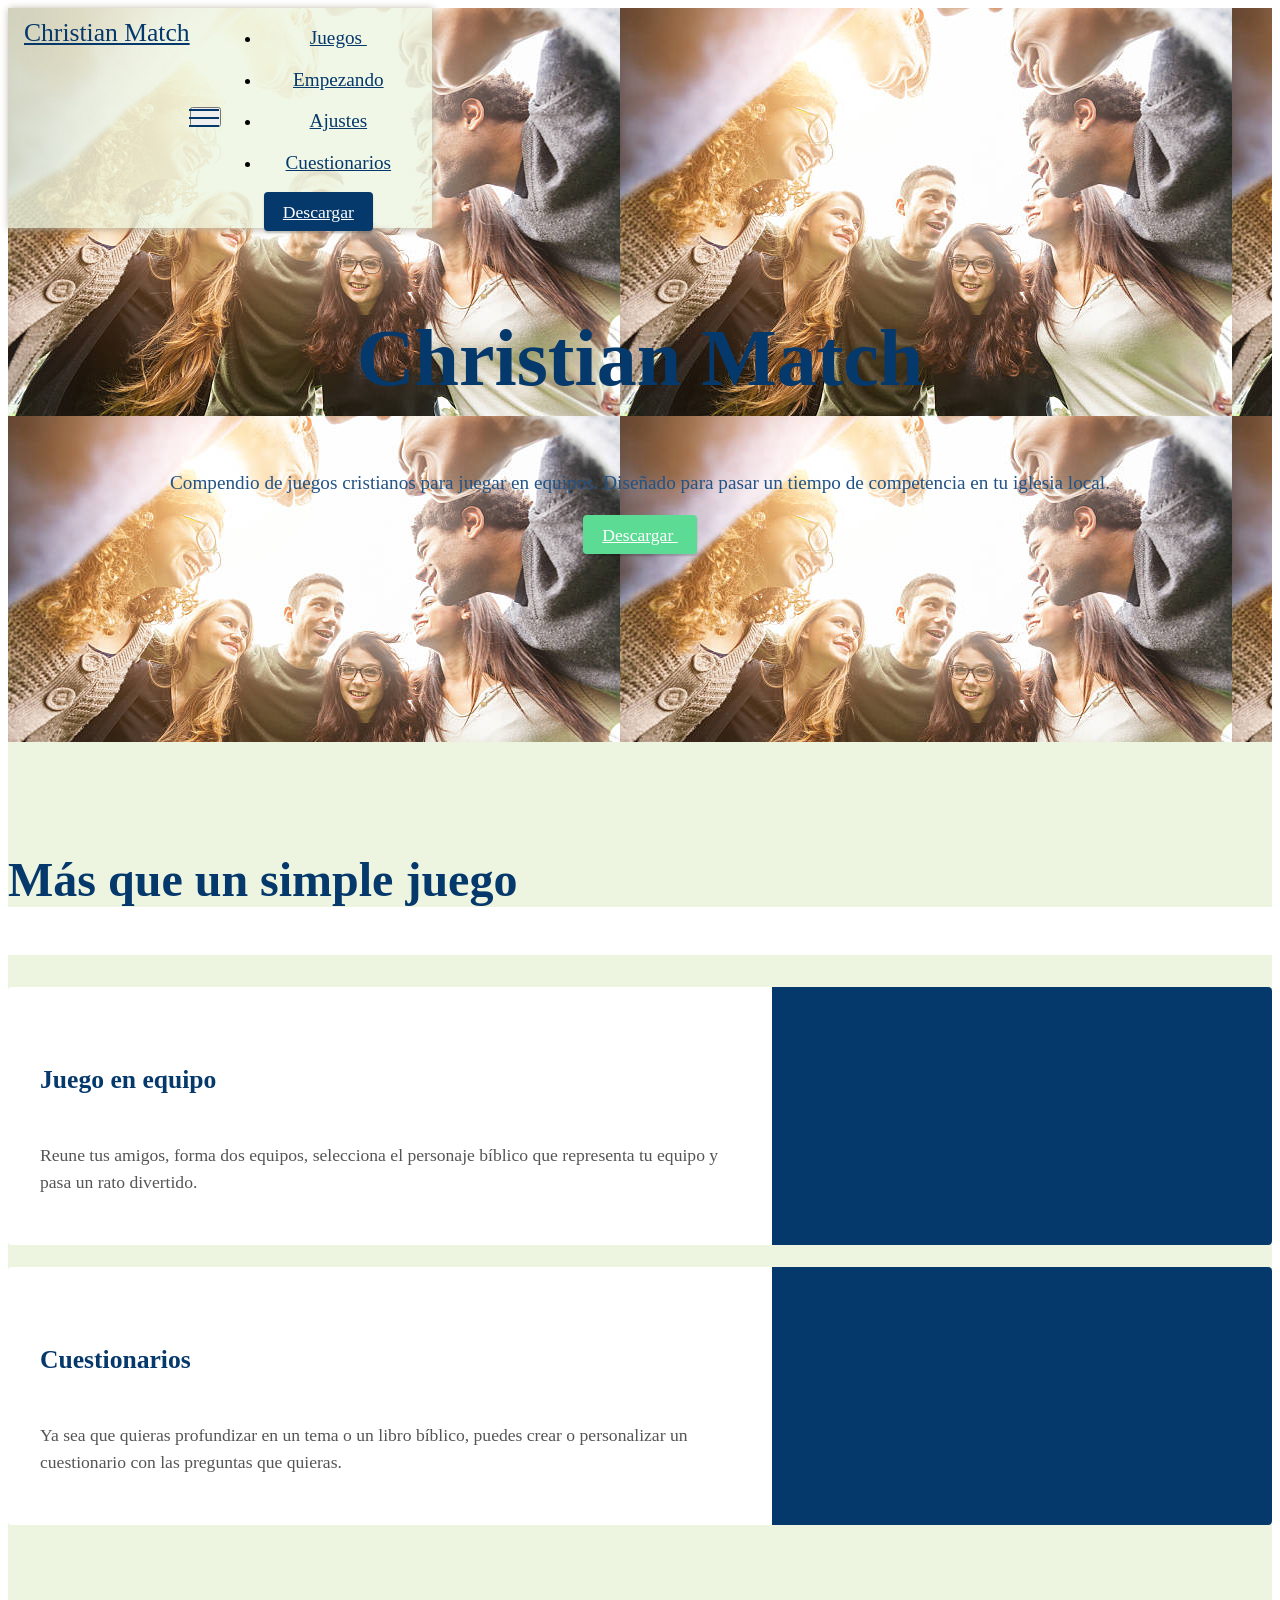
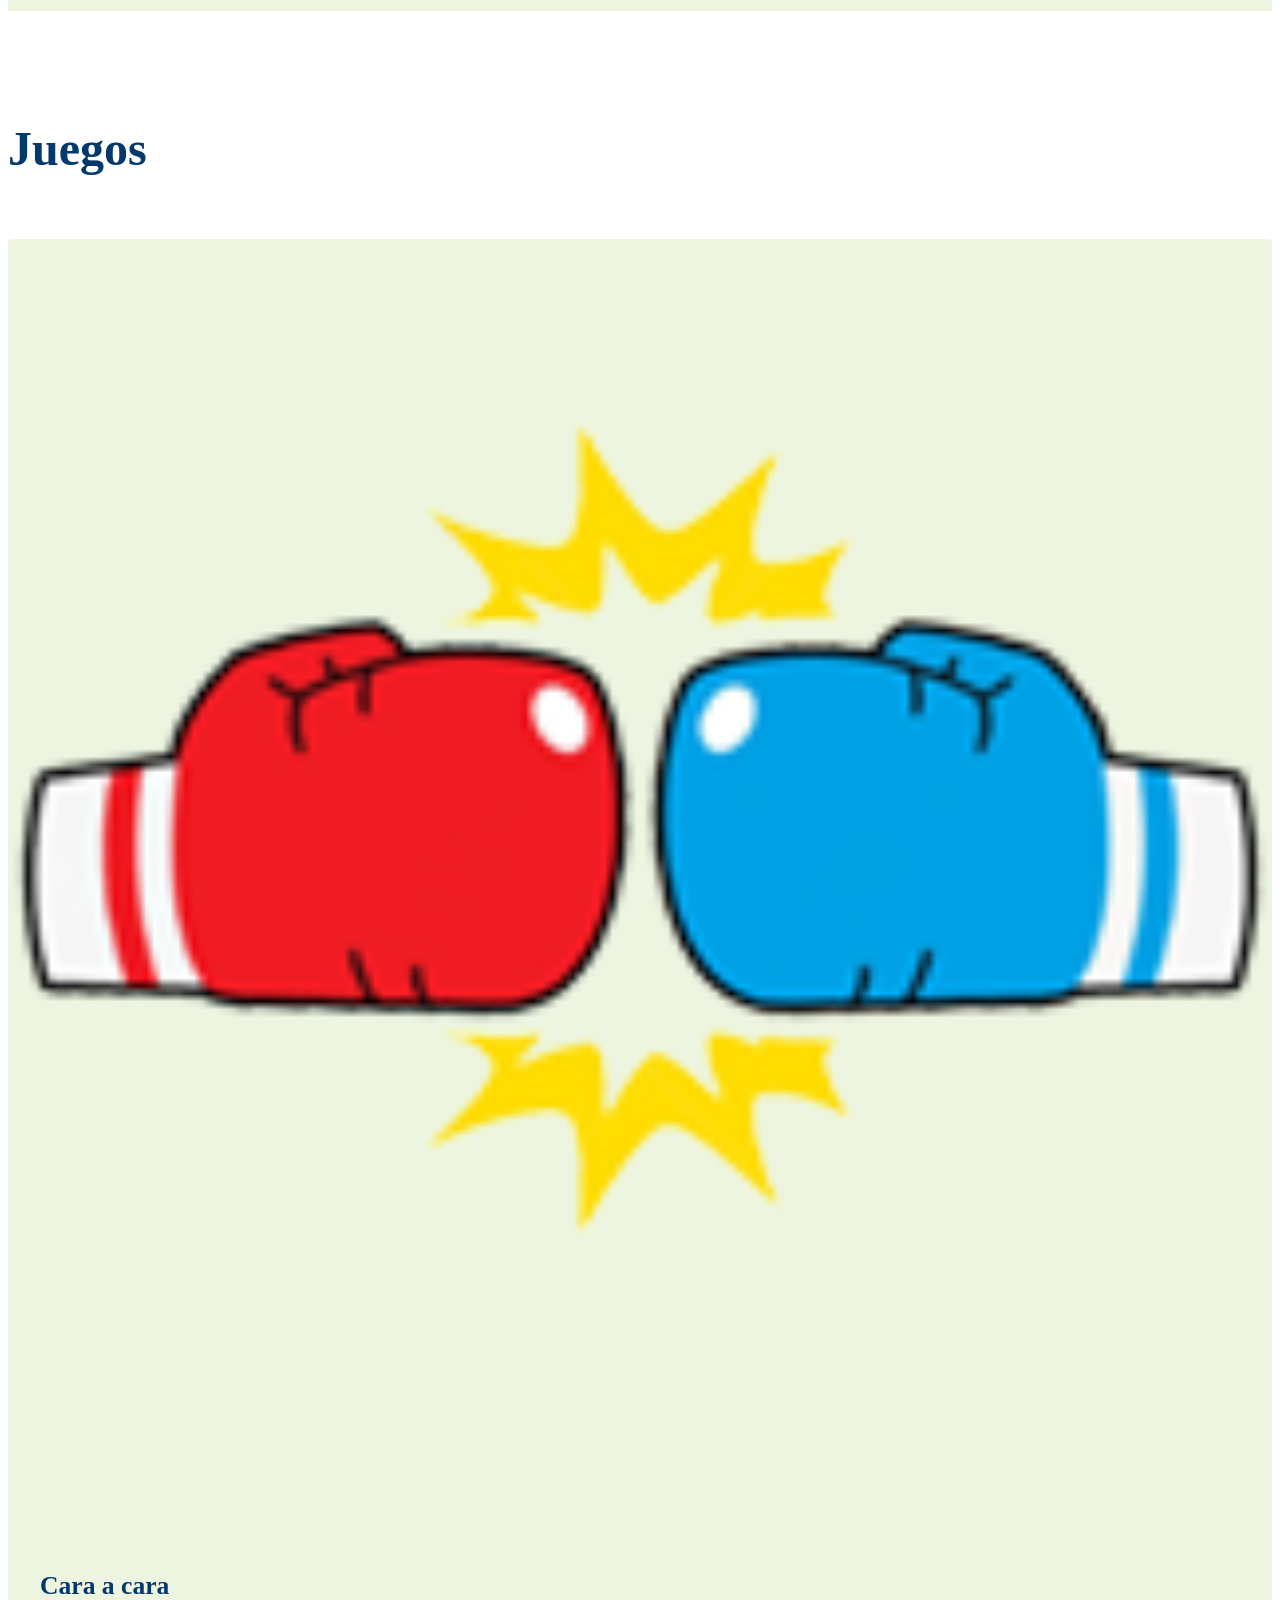
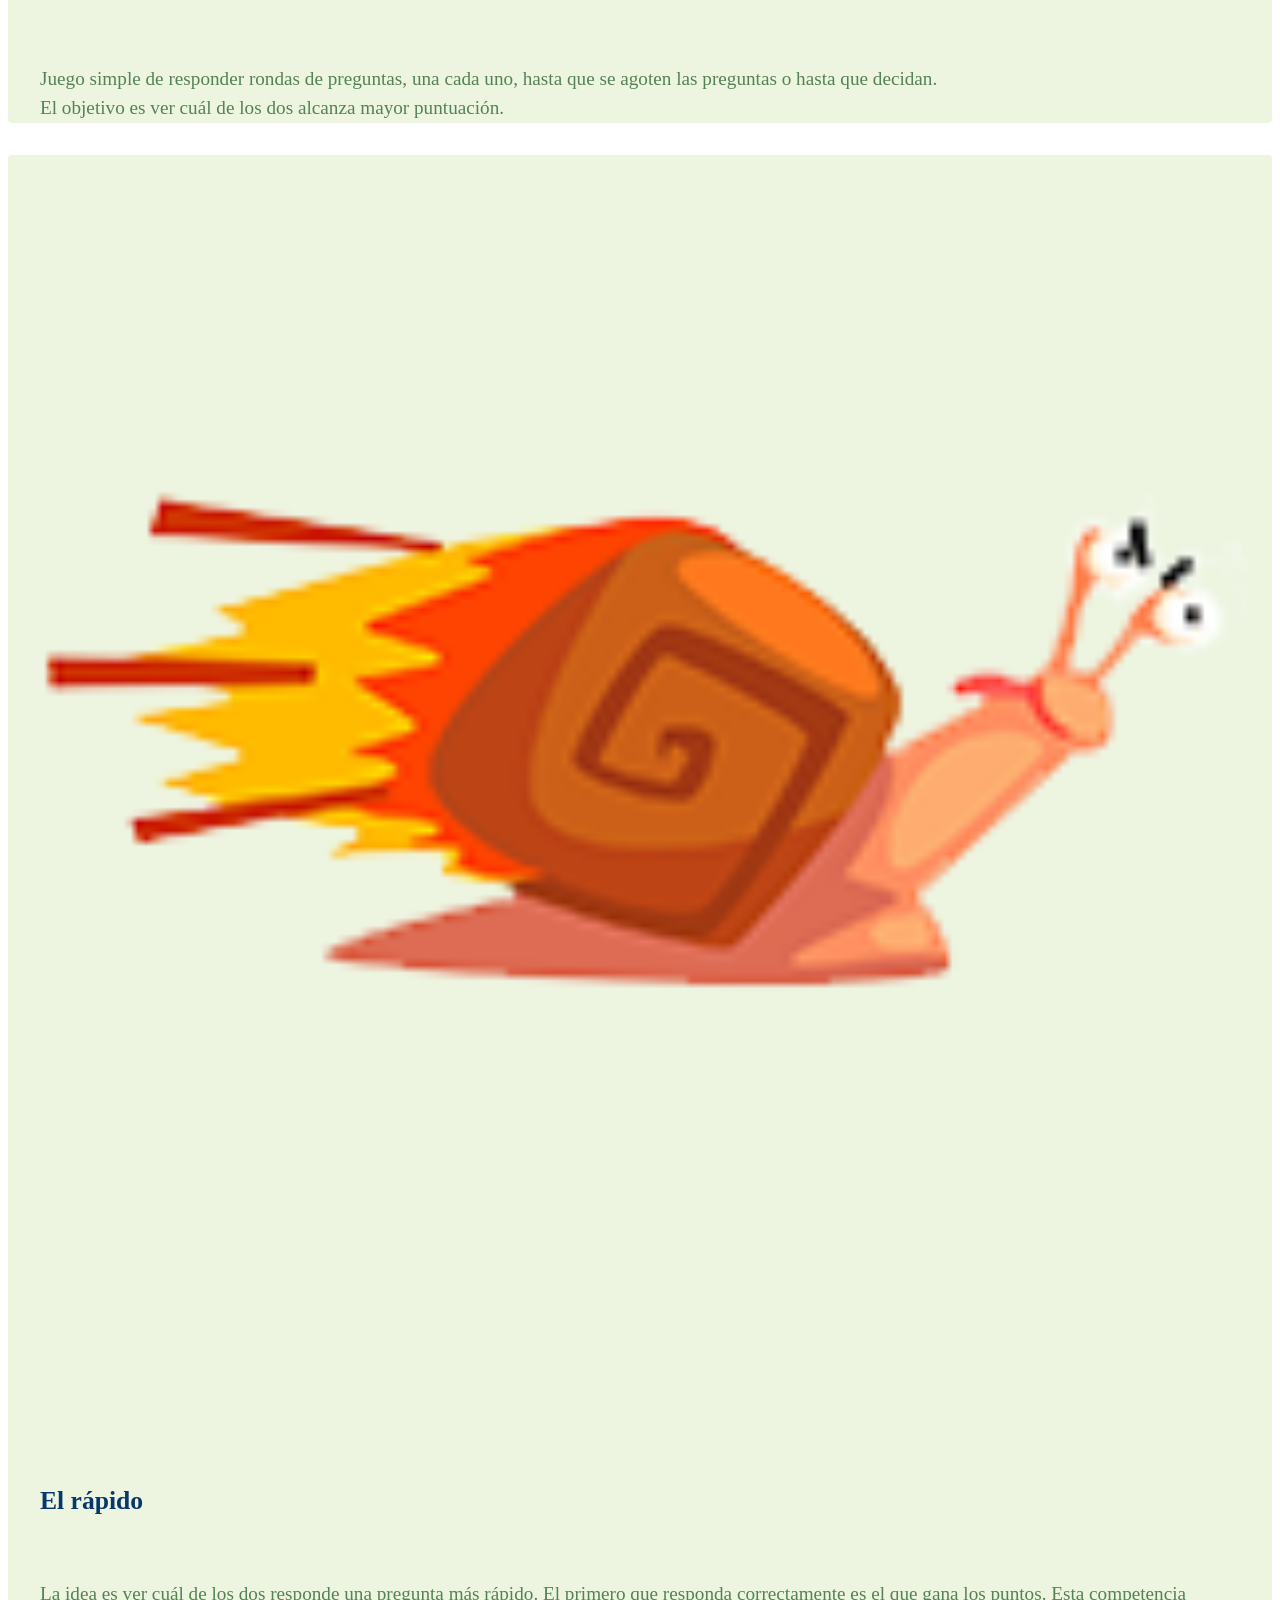
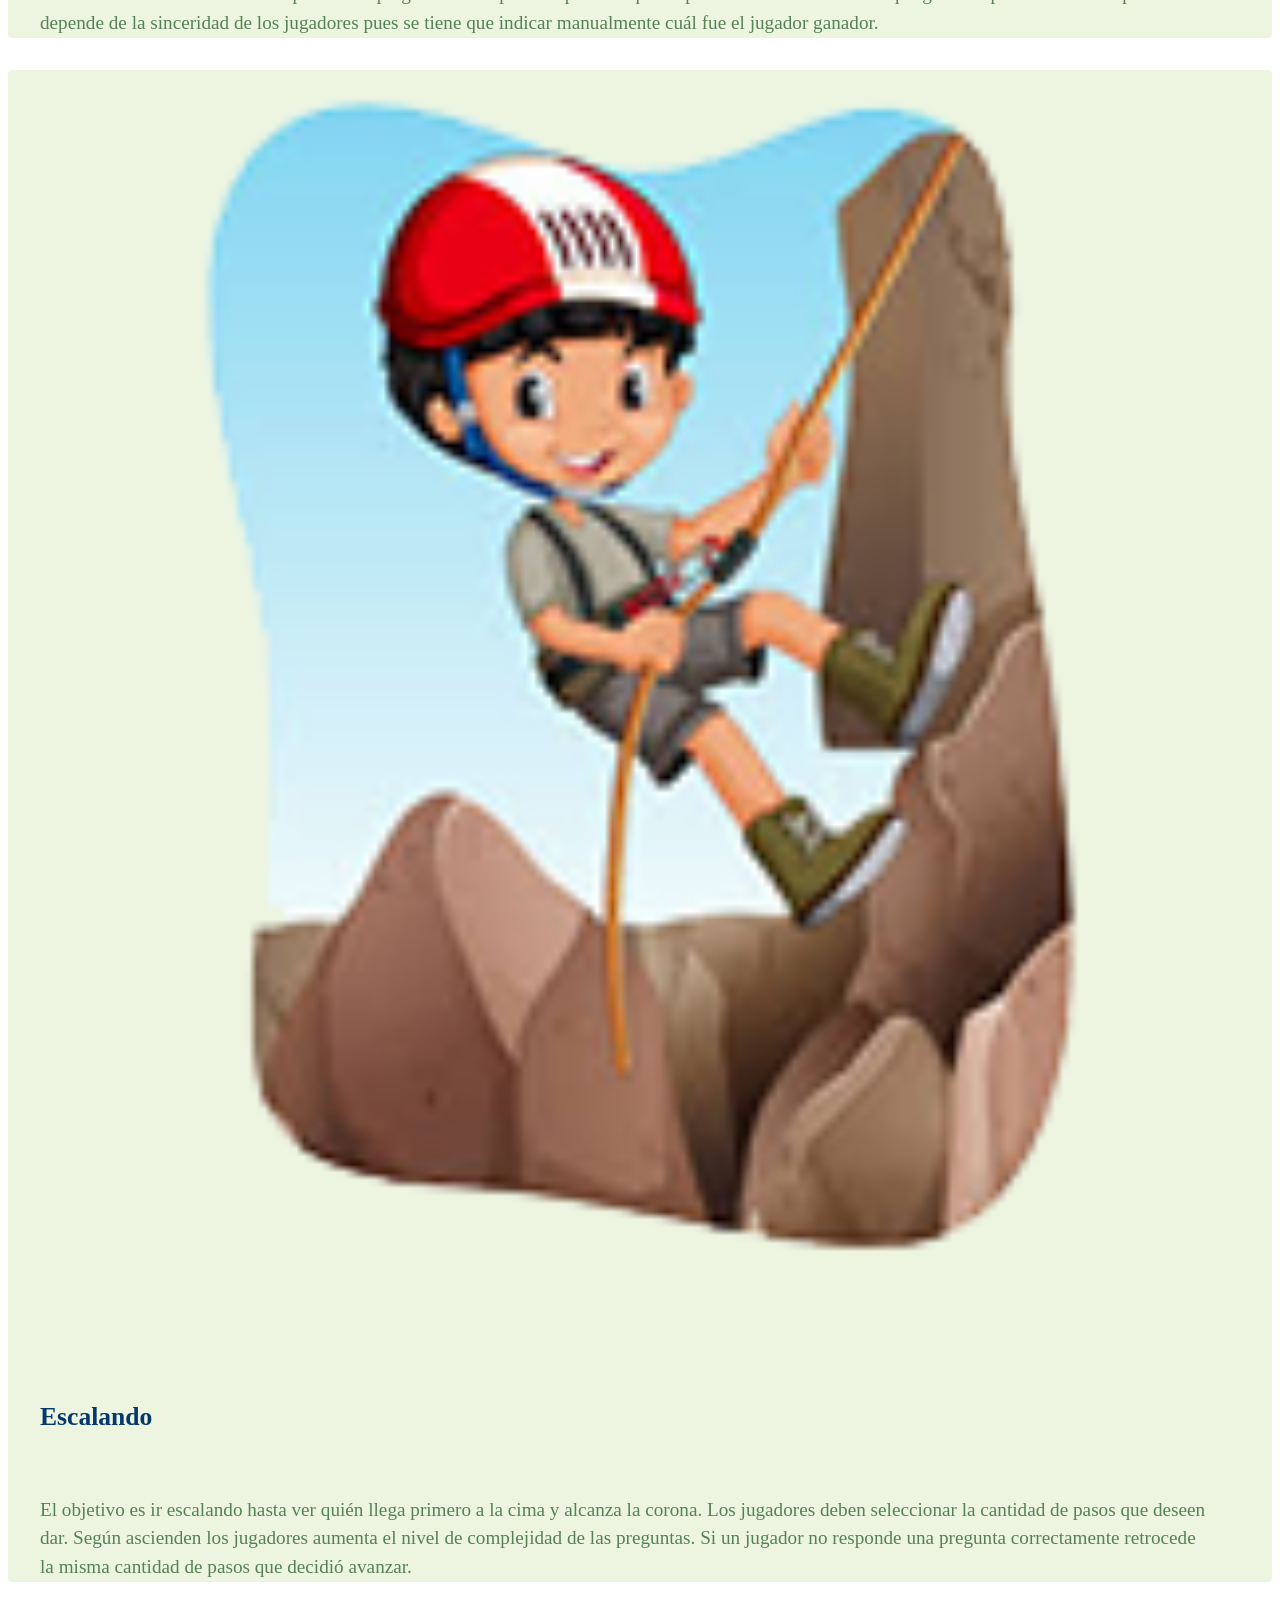
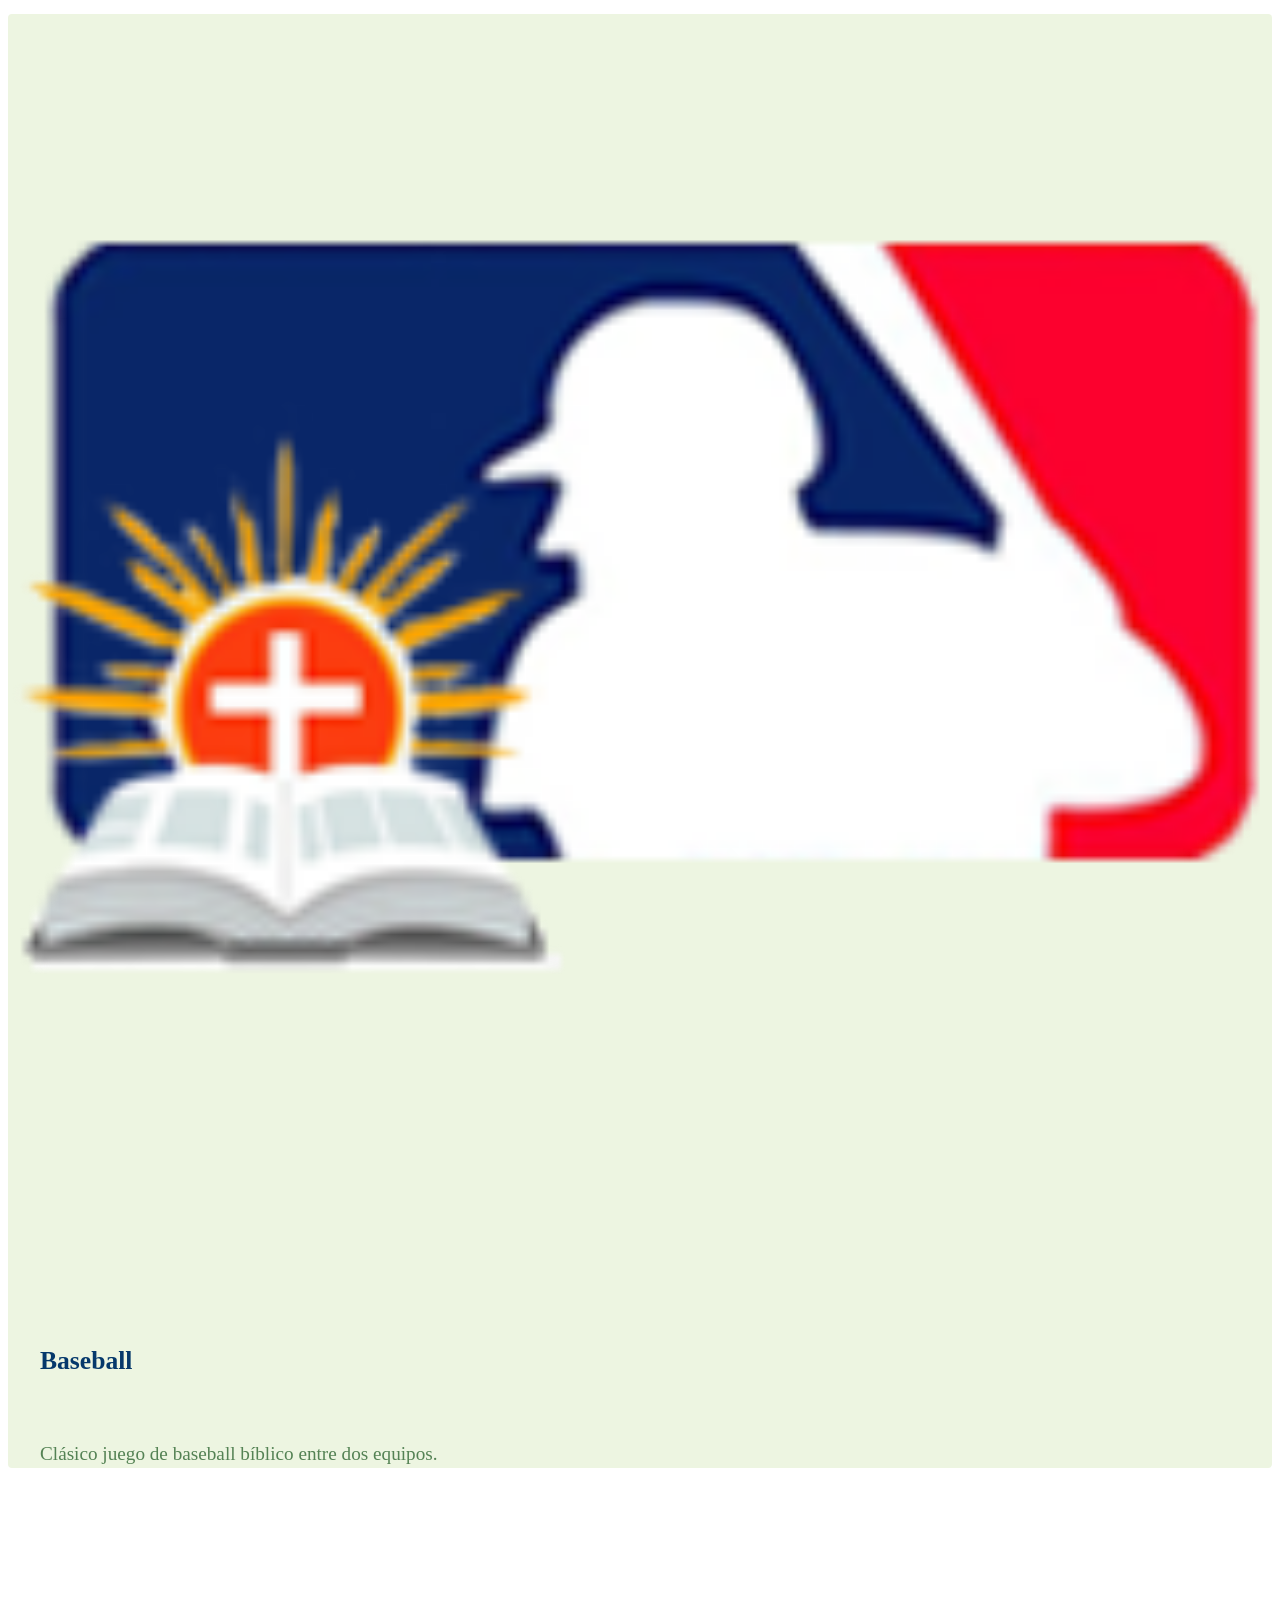
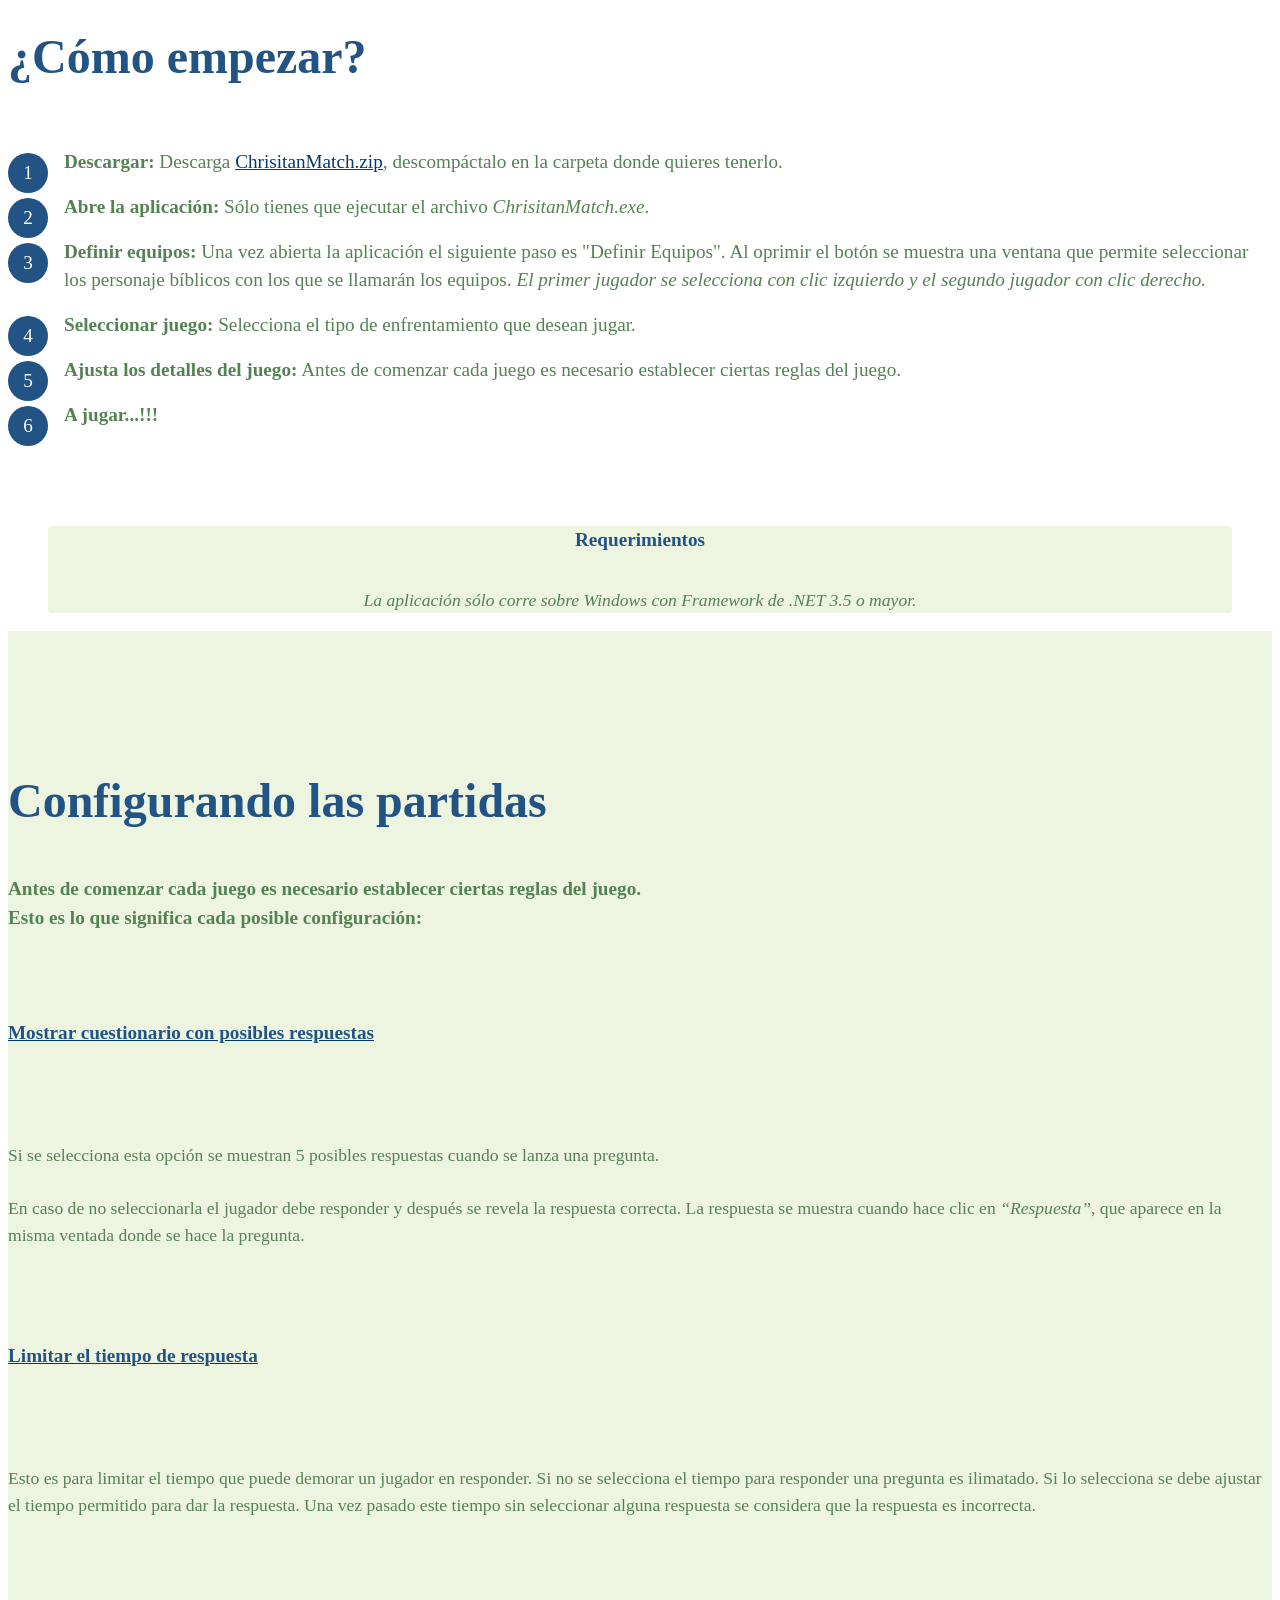
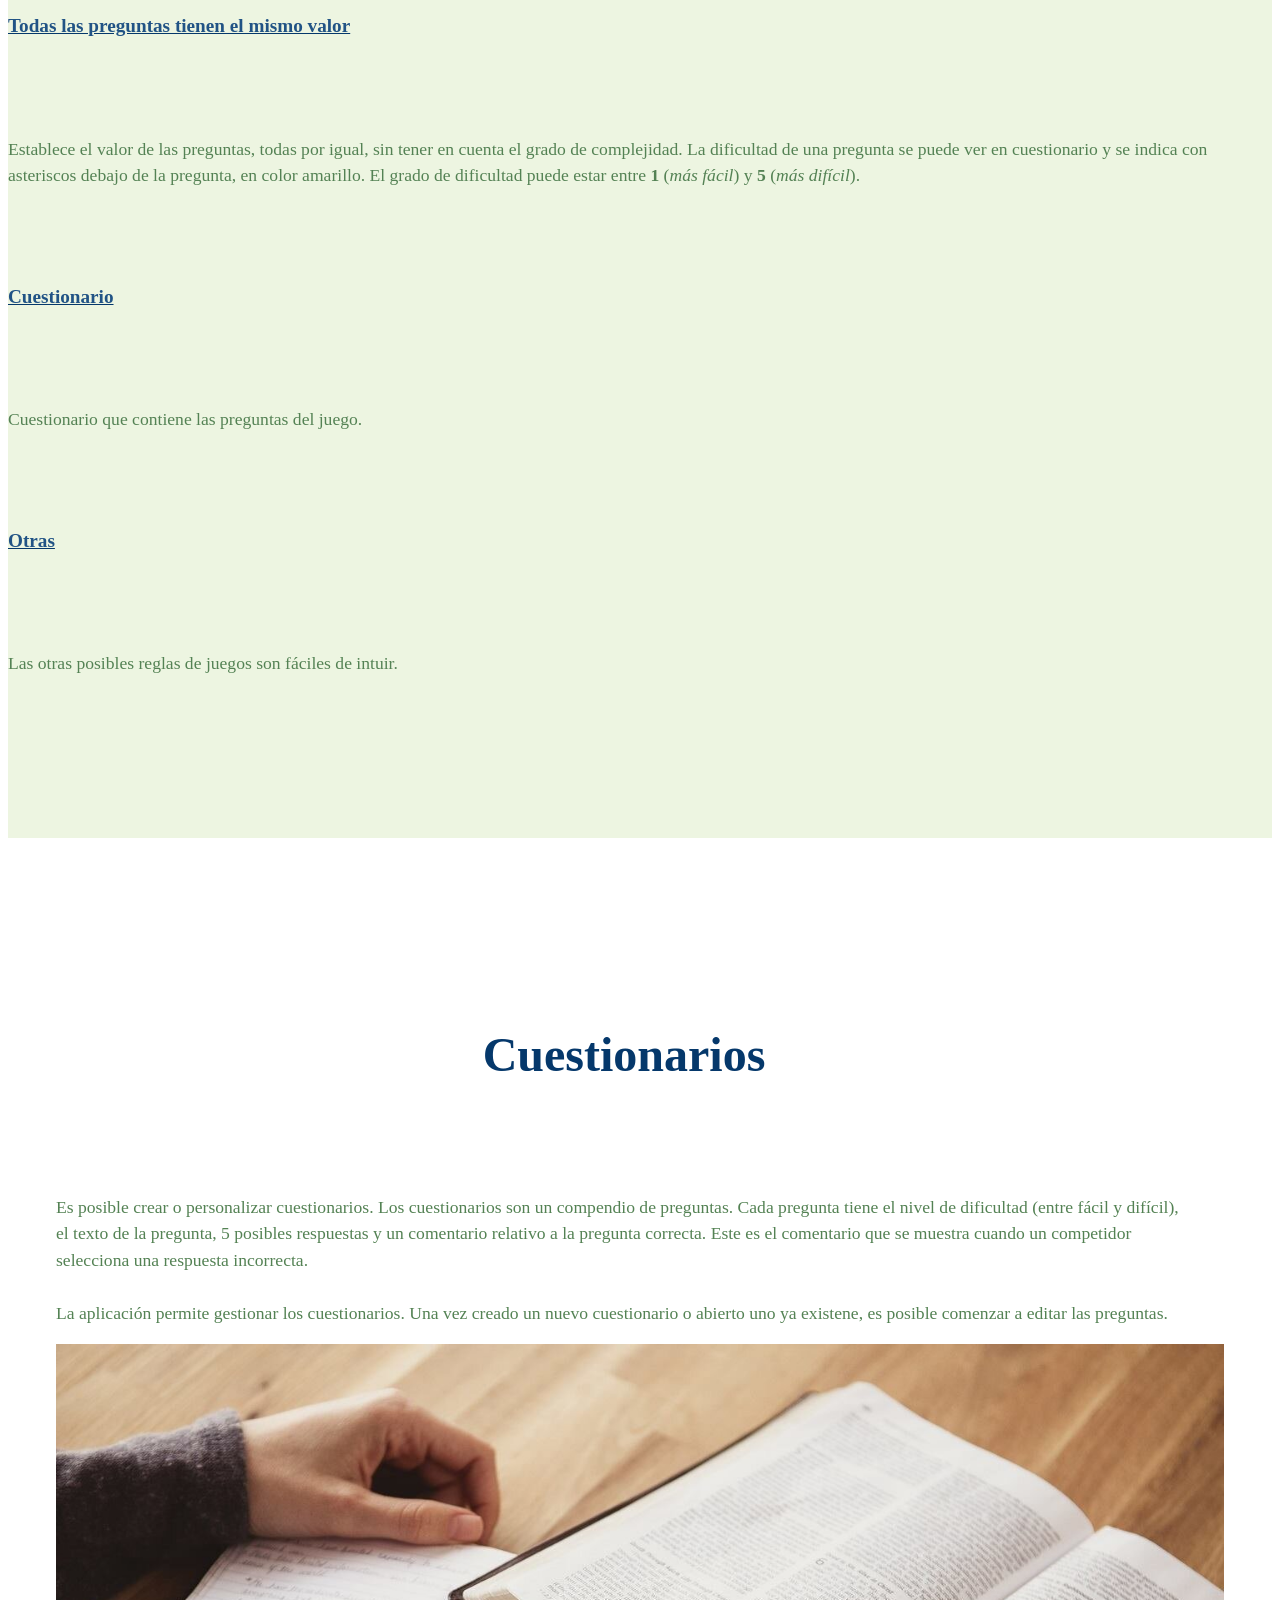
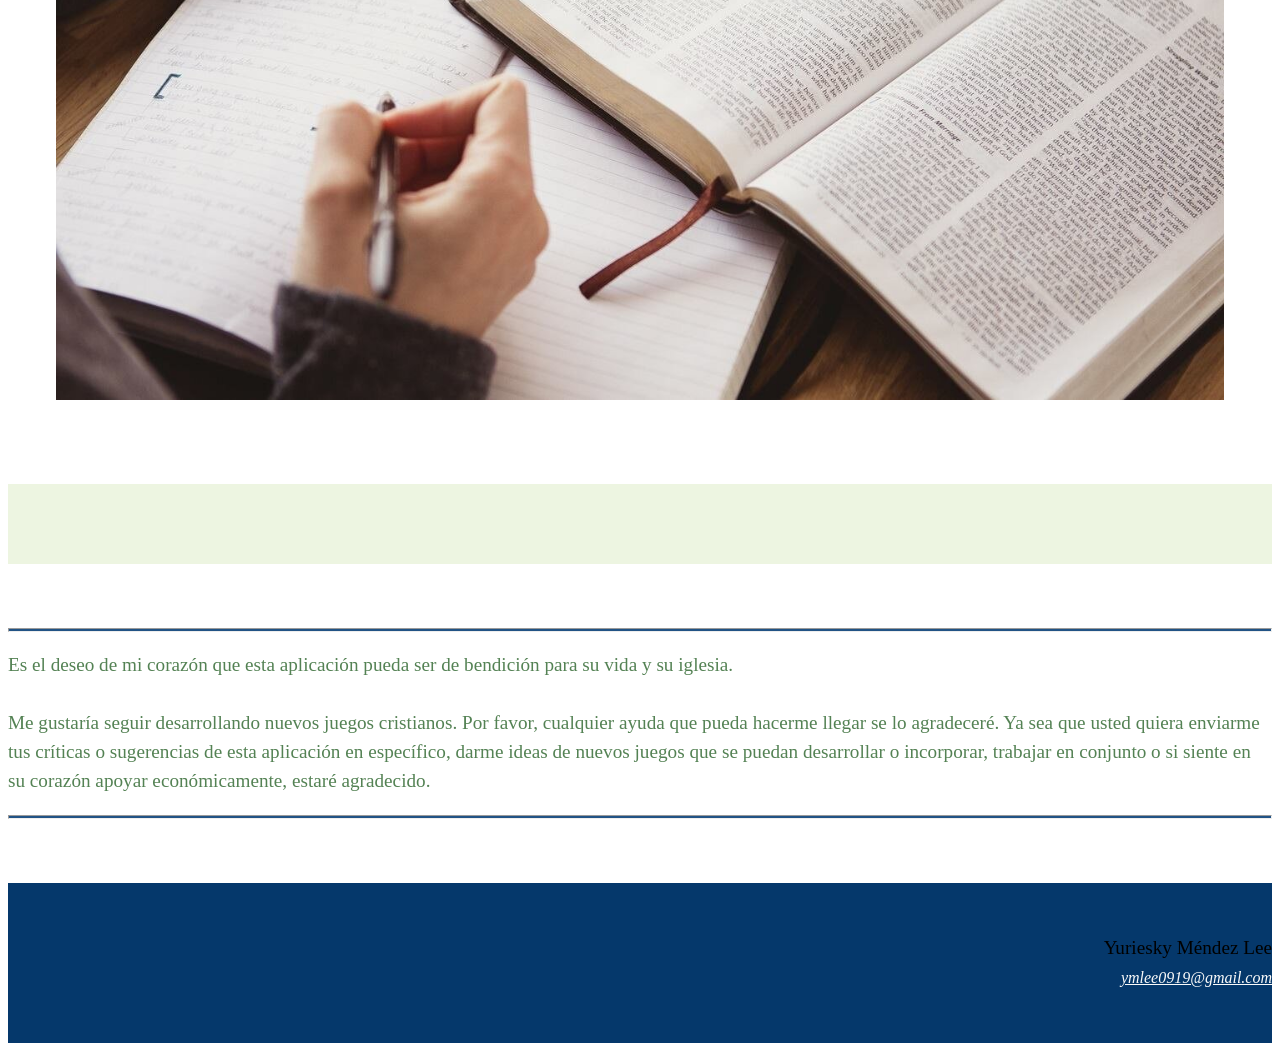
==== commit 3db54a37: "Update documentation" ====
--- a/docs/index.html
+++ b/docs/index.html
@@ -6,7 +6,8 @@
   <meta http-equiv="X-UA-Compatible" content="IE=edge">
   <meta name="generator" content="Mobirise v5.8.4, mobirise.com">
   <meta name="viewport" content="width=device-width, initial-scale=1, minimum-scale=1">
-  <meta name="description" content="">
+  <meta name="description" content="Compendio de juegos cristianos para juegar en equipos. Diseñado para pasar un tiempo de competencia en tu iglesia local.">
+  <link rel="shortcut icon" href="./favicon.ico" type="image/x-icon">
   
   
   <title>Chrisitan Match - Compendio de Juegos Cristianos</title>
@@ -32,7 +33,7 @@
         <div class="container">
             <div class="navbar-brand">
                 
-                <span class="navbar-caption-wrap"><a class="navbar-caption text-primary display-5" href="https://mobiri.se">Christian Match</a></span>
+                <span class="navbar-caption-wrap"><a class="navbar-caption text-primary display-5" href="#!">Christian Match</a></span>
             </div>
             <button class="navbar-toggler" type="button" data-toggle="collapse" data-bs-toggle="collapse" data-target="#navbarSupportedContent" data-bs-target="#navbarSupportedContent" aria-controls="navbarNavAltMarkup" aria-expanded="false" aria-label="Toggle navigation">
                 <div class="hamburger">
@@ -55,9 +56,6 @@
 </section>
 
 <section data-bs-version="5.1" class="header1 cid-sFCAOqBTxa" id="header1-i">
-
-    
-
     <div class="mbr-overlay" style="opacity: 0.6; background-color: rgb(237, 245, 225);"></div>
 
     <div class="container">
@@ -251,6 +249,7 @@
                 <h4 class="mbr-section-title mbr-fonts-style mb-4 display-2">¿Cómo empezar?</h4>
                 <div class="mbr-text mbr-fonts-style display-7">
                     <ol>
+						<li><strong>Descargar: </strong>Descarga <a href="./ChrisitanMatch.zip">ChrisitanMatch.zip</a>, descompáctalo en la carpeta donde quieres tenerlo.</li>
                         <li><strong>Abre la aplicación: </strong>Sólo tienes que ejecutar el archivo <em>ChrisitanMatch.exe</em>.</li>
                         <li><strong>Definir equipos:&nbsp;</strong>Una vez abierta la aplicación el siguiente paso es "Definir Equipos". Al oprimir el botón se muestra una ventana que permite seleccionar los personaje bíblicos con los que se llamarán los equipos. <em>El primer jugador se selecciona con clic izquierdo y el segundo jugador con clic derecho.</em></li>
                         <li><strong>Seleccionar juego:&nbsp;</strong>Selecciona el tipo de enfrentamiento que desean jugar.</li><li><strong>Ajusta los detalles del juego:</strong> Antes de comenzar cada juego es necesario establecer ciertas reglas del juego.</li><li><strong>A jugar...!!!</strong></li>
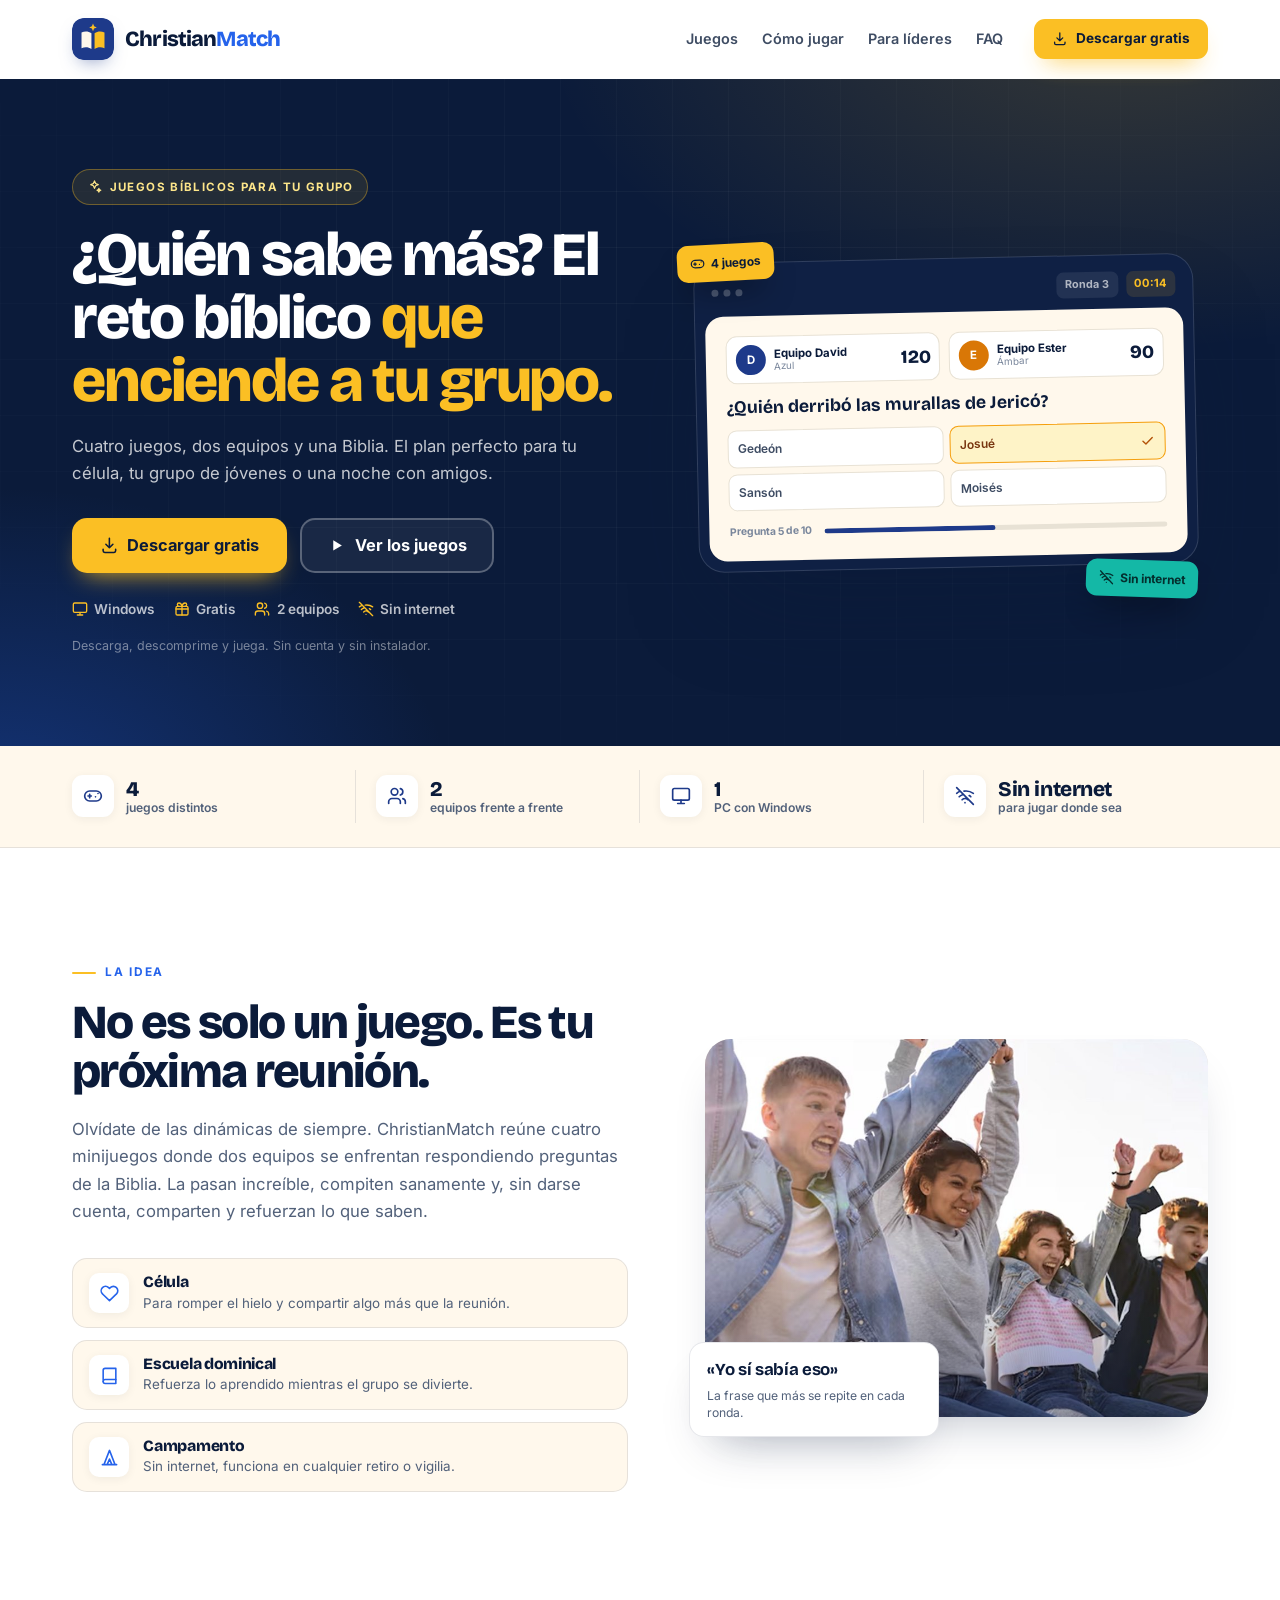
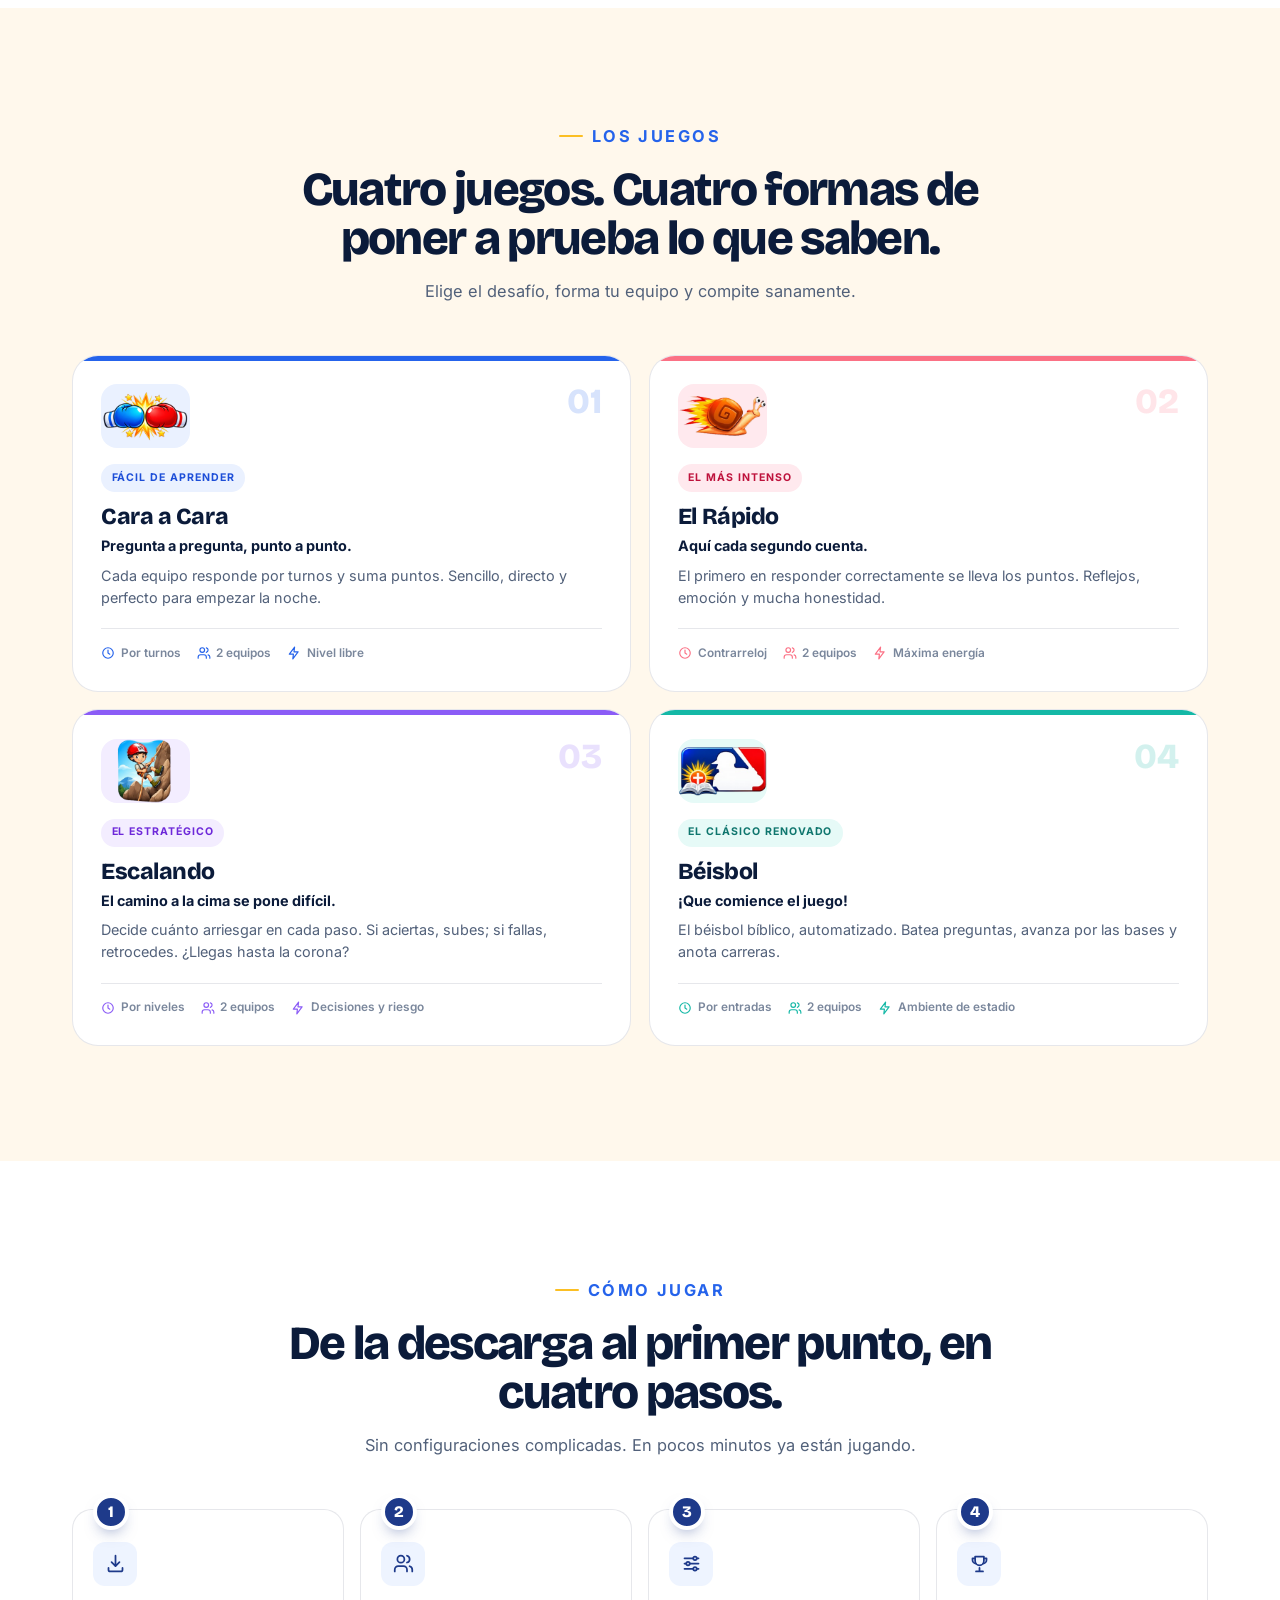
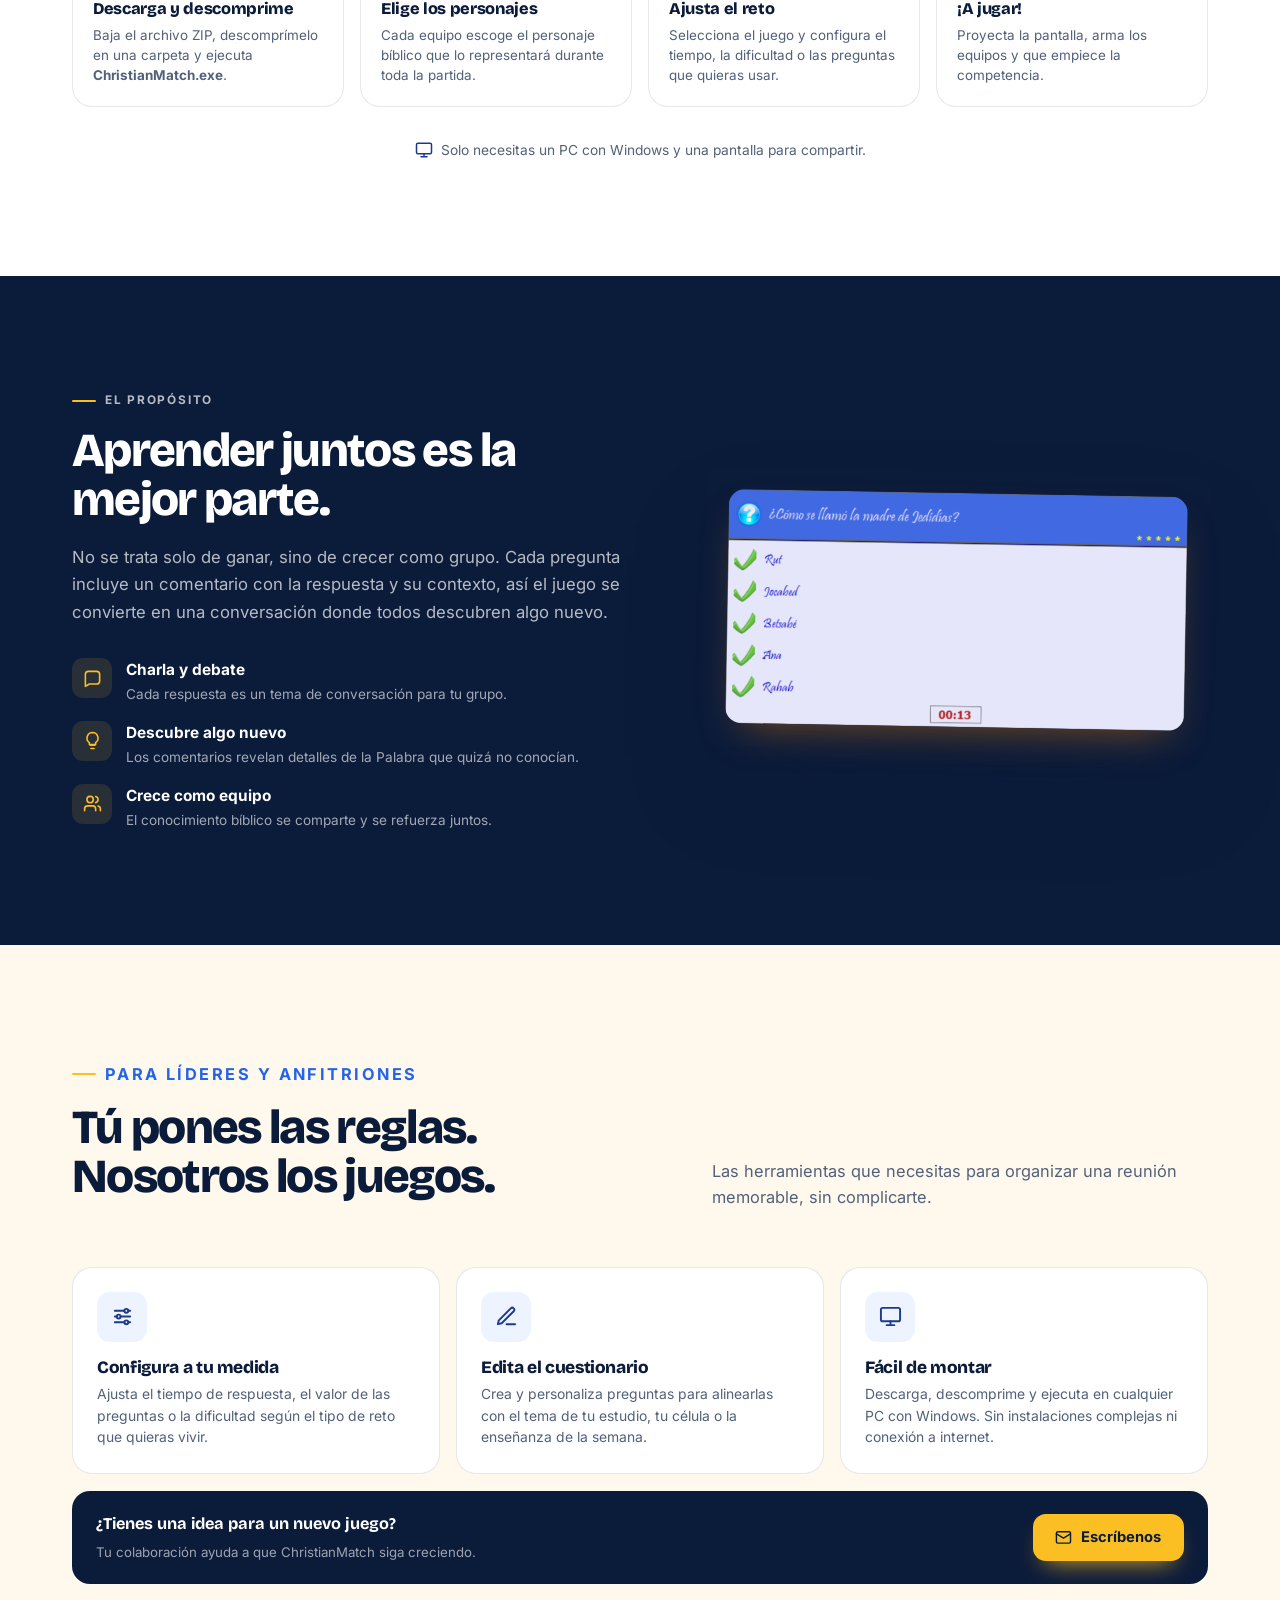
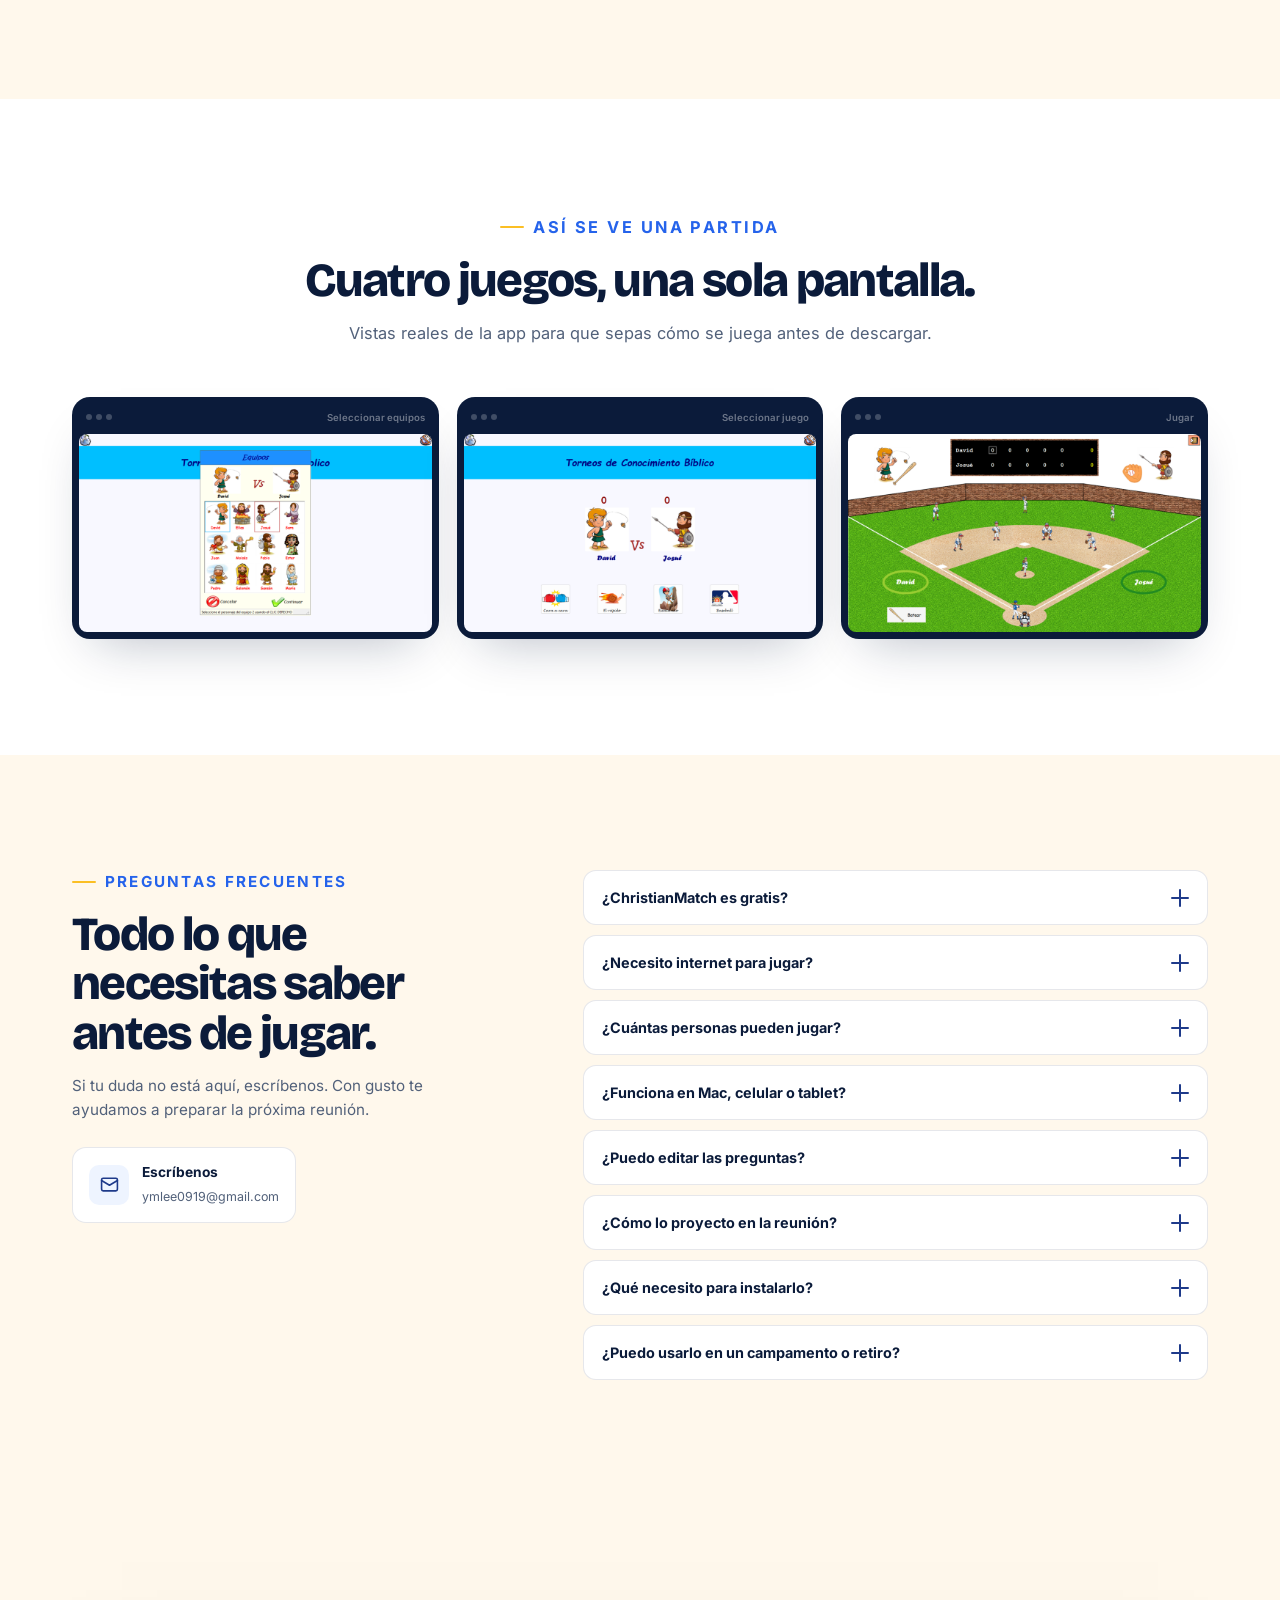
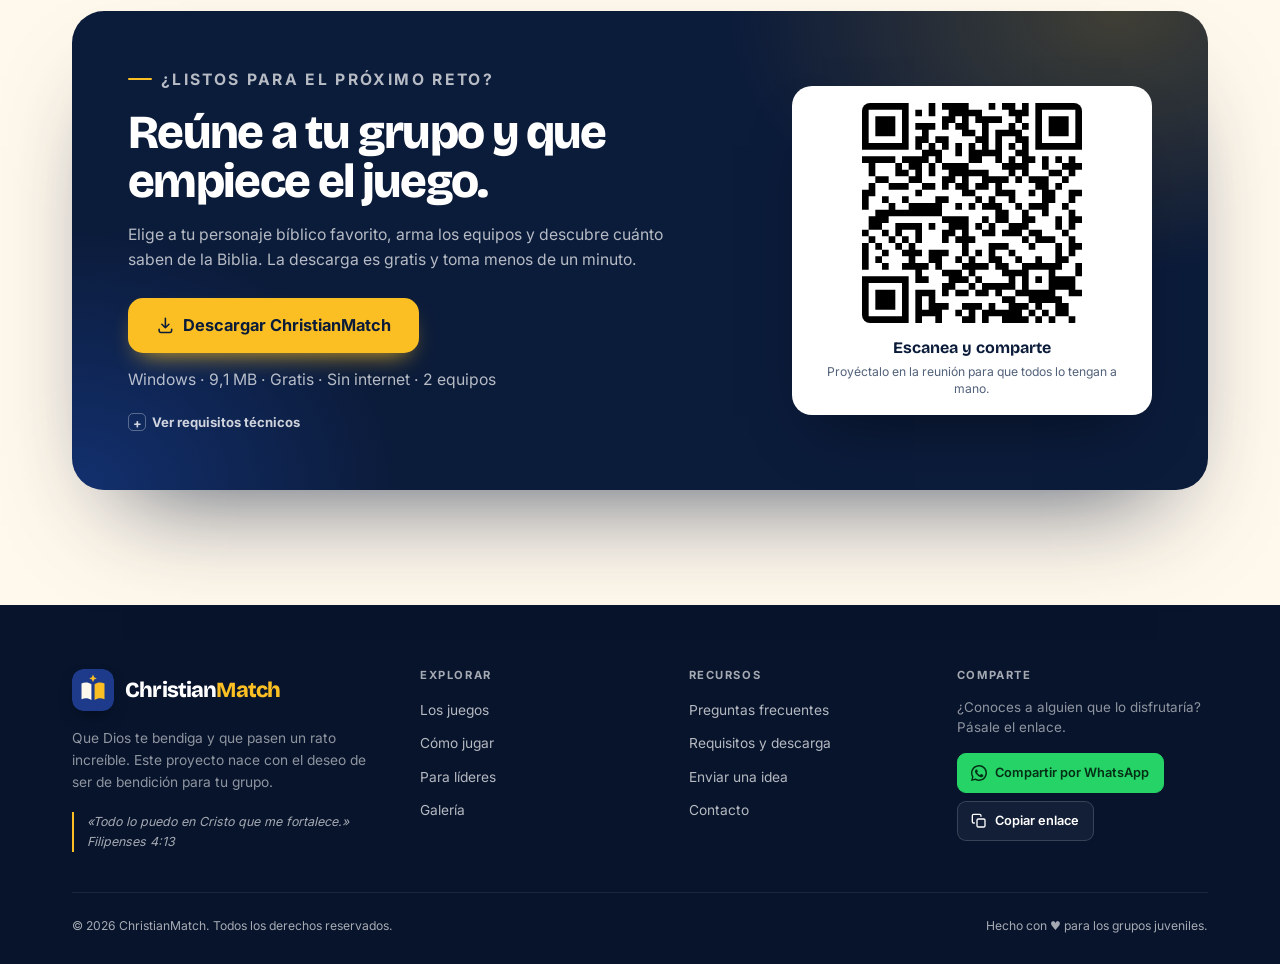
==== commit 2ddbe028: "New website" ====
--- a/docs/index.html
+++ b/docs/index.html
@@ -1,426 +1,746 @@
 <!DOCTYPE html>
-<html  >
+<html lang="es">
+
 <head>
-  <!-- Site made with Mobirise Website Builder v5.8.4, https://mobirise.com -->
-  <meta charset="UTF-8">
-  <meta http-equiv="X-UA-Compatible" content="IE=edge">
-  <meta name="generator" content="Mobirise v5.8.4, mobirise.com">
-  <meta name="viewport" content="width=device-width, initial-scale=1, minimum-scale=1">
-  <meta name="description" content="Compendio de juegos cristianos para juegar en equipos. Diseñado para pasar un tiempo de competencia en tu iglesia local.">
-  <link rel="shortcut icon" href="./favicon.ico" type="image/x-icon">
-  
-  
-  <title>Chrisitan Match - Compendio de Juegos Cristianos</title>
-  <link rel="stylesheet" href="assets/web/assets/mobirise-icons2/mobirise2.css">
-  <link rel="stylesheet" href="assets/web/assets/mobirise-icons/mobirise-icons.css">
-  <link rel="stylesheet" href="assets/bootstrap/css/bootstrap.min.css">
-  <link rel="stylesheet" href="assets/bootstrap/css/bootstrap-grid.min.css">
-  <link rel="stylesheet" href="assets/bootstrap/css/bootstrap-reboot.min.css">
-  <link rel="stylesheet" href="assets/dropdown/css/style.css">
-  <link rel="stylesheet" href="assets/socicon/css/styles.css">
-  <link rel="stylesheet" href="assets/theme/css/style.css">
-  <link rel="preload" as="style" href="assets/mobirise/css/mbr-additional.css"><link rel="stylesheet" href="assets/mobirise/css/mbr-additional.css" type="text/css">
-
-  
-  
-  
+  <meta charset="utf-8">
+  <meta name="viewport" content="width=device-width, initial-scale=1.0">
+  <title>ChristianMatch — Juegos bíblicos para tu grupo de jóvenes</title>
+  <meta name="description" content="Cuatro juegos de preguntas bíblicas para dos equipos. Gratis, sin internet y listo para tu célula, escuela dominical o campamento. Descarga para Windows.">
+  <meta name="keywords" content="juegos bíblicos, trivia bíblica, juegos cristianos, dinámicas para jóvenes, juegos para células, escuela dominical">
+  <meta name="author" content="ChristianMatch">
+  <meta name="theme-color" content="#1E3A8A">
+  <link rel="canonical" href="https://ymlee0919.github.io/christian-match/">
+
+  <!-- Open Graph / WhatsApp -->
+  <meta property="og:type" content="website">
+  <meta property="og:site_name" content="ChristianMatch">
+  <meta property="og:locale" content="es_ES">
+  <meta property="og:title" content="ChristianMatch — Juegos bíblicos para tu grupo">
+  <meta property="og:description" content="Cuatro juegos, dos equipos y una Biblia. Gratis, sin internet y listo para tu próxima reunión.">
+  <meta property="og:url" content="https://ymlee0919.github.io/christian-match/">
+  <meta property="og:image" content="https://ymlee0919.github.io/christian-match/public/img/og-christianmatch.png">
+  <meta property="og:image:width" content="1200">
+  <meta property="og:image:height" content="630">
+  <meta property="og:image:alt" content="ChristianMatch: juegos bíblicos para tu grupo">
+  <meta name="twitter:card" content="summary_large_image">
+  <meta name="twitter:title" content="ChristianMatch — Juegos bíblicos para tu grupo">
+  <meta name="twitter:description" content="Cuatro juegos, dos equipos y una Biblia. Gratis, sin internet y listo para jugar.">
+  <meta name="twitter:image" content="https://ymlee0919.github.io/christian-match/public/img/og-christianmatch.png">
+
+  <!-- Iconos -->
+  <link rel="icon" type="image/svg+xml" href="public/img/favicon.svg">
+  <link rel="icon" type="image/png" sizes="32x32" href="public/img/favicon-32.png">
+  <link rel="apple-touch-icon" href="public/img/apple-touch-icon.png">
+
+  <!-- Fuentes autohospedadas -->
+  <link rel="preload" href="public/fonts/bricolage-grotesque-latin.woff2" as="font" type="font/woff2" crossorigin>
+  <link rel="preload" href="public/fonts/inter-latin.woff2" as="font" type="font/woff2" crossorigin>
+
+  <link rel="stylesheet" href="public/css/style.css">
+  <script>document.documentElement.classList.add('js');</script>
+
+  <script type="application/ld+json">
+  {
+    "@context": "https://schema.org",
+    "@type": "SoftwareApplication",
+    "name": "ChristianMatch",
+    "applicationCategory": "GameApplication",
+    "operatingSystem": "Windows",
+    "inLanguage": "es",
+    "description": "Cuatro juegos de preguntas bíblicas para dos equipos. Gratis y sin internet.",
+    "url": "https://ymlee0919.github.io/christian-match/",
+    "downloadUrl": "https://ymlee0919.github.io/christian-match/ChristianMatch.zip",
+    "offers": { "@type": "Offer", "price": "0", "priceCurrency": "USD" },
+    "featureList": ["4 juegos bíblicos", "Dos equipos", "Funciona sin internet", "Editor de preguntas"],
+    "screenshot": "https://ymlee0919.github.io/christian-match/public/img/og-christianmatch.png"
+  }
+  </script>
 </head>
+
 <body>
-  
-  <section data-bs-version="5.1" class="menu menu3 cid-sFAA5oUu2Y" once="menu" id="menu3-1">
-    
-    <nav class="navbar navbar-dropdown navbar-fixed-top navbar-expand-lg" style="box-shadow: 1px 1px 8px #b7ae9b;">
-        <div class="container">
-            <div class="navbar-brand">
-                
-                <span class="navbar-caption-wrap"><a class="navbar-caption text-primary display-5" href="#!">Christian Match</a></span>
-            </div>
-            <button class="navbar-toggler" type="button" data-toggle="collapse" data-bs-toggle="collapse" data-target="#navbarSupportedContent" data-bs-target="#navbarSupportedContent" aria-controls="navbarNavAltMarkup" aria-expanded="false" aria-label="Toggle navigation">
-                <div class="hamburger">
-                    <span></span>
-                    <span></span>
-                    <span></span>
-                    <span></span>
+  <a class="skip-link" href="#main">Saltar al contenido</a>
+
+  <!-- Sprite de iconos -->
+  <svg class="svg-sprite" xmlns="http://www.w3.org/2000/svg" aria-hidden="true">
+    <symbol id="logo-mark" viewBox="0 0 64 64">
+      <rect width="64" height="64" rx="16" fill="#1E3A8A"/>
+      <path d="M14.5 22.2c5.1-2.4 10.4-2.2 15.1 1.2v23.9c-4.7-3.4-10-3.6-15.1-1.2V22.2Z" fill="#FFF8EC"/>
+      <path d="M49.5 22.2c-5.1-2.4-10.4-2.2-15.1 1.2v23.9c4.7-3.4 10-3.6 15.1-1.2V22.2Z" fill="#FBBF24"/>
+      <path d="M32 23.4v23.9" stroke="#1E3A8A" stroke-width="2.4" stroke-linecap="round"/>
+      <path d="M32 8.5l1.7 4.1 4.1 1.7-4.1 1.7L32 20l-1.7-4-4.1-1.7 4.1-1.7L32 8.5Z" fill="#FBBF24"/>
+    </symbol>
+    <symbol id="i-download" viewBox="0 0 24 24" fill="none" stroke="currentColor" stroke-width="2" stroke-linecap="round" stroke-linejoin="round">
+      <path d="M12 3v12m0 0 4.5-4.5M12 15l-4.5-4.5M4 17v2a2 2 0 0 0 2 2h12a2 2 0 0 0 2-2v-2"/>
+    </symbol>
+    <symbol id="i-arrow-right" viewBox="0 0 24 24" fill="none" stroke="currentColor" stroke-width="2" stroke-linecap="round" stroke-linejoin="round">
+      <path d="M5 12h14m0 0-6-6m6 6-6 6"/>
+    </symbol>
+    <symbol id="i-arrow-up" viewBox="0 0 24 24" fill="none" stroke="currentColor" stroke-width="2" stroke-linecap="round" stroke-linejoin="round">
+      <path d="M12 19V5m0 0-6 6m6-6 6 6"/>
+    </symbol>
+    <symbol id="i-play" viewBox="0 0 24 24" fill="currentColor">
+      <path d="M8 5.4v13.2L19 12 8 5.4Z"/>
+    </symbol>
+    <symbol id="i-check" viewBox="0 0 24 24" fill="none" stroke="currentColor" stroke-width="2.4" stroke-linecap="round" stroke-linejoin="round">
+      <path d="m4 12.5 5 5L20 6.5"/>
+    </symbol>
+    <symbol id="i-users" viewBox="0 0 24 24" fill="none" stroke="currentColor" stroke-width="2" stroke-linecap="round" stroke-linejoin="round">
+      <path d="M16 21v-2a4 4 0 0 0-4-4H6a4 4 0 0 0-4 4v2"/>
+      <circle cx="9" cy="7" r="4"/>
+      <path d="M22 21v-2a4 4 0 0 0-3-3.87M16 3.13a4 4 0 0 1 0 7.75"/>
+    </symbol>
+    <symbol id="i-gamepad" viewBox="0 0 24 24" fill="none" stroke="currentColor" stroke-width="2" stroke-linecap="round" stroke-linejoin="round">
+      <path d="M6 12h4m-2-2v4m7-1h.01M18 9h.01"/>
+      <rect x="2" y="6" width="20" height="12" rx="6"/>
+    </symbol>
+    <symbol id="i-wifi-off" viewBox="0 0 24 24" fill="none" stroke="currentColor" stroke-width="2" stroke-linecap="round" stroke-linejoin="round">
+      <path d="m2 2 20 20M8.5 16.5a5 5 0 0 1 7 0M5 12.9a10 10 0 0 1 4-2.4M19 12.9a10 10 0 0 0-2-1.4M2 8.8a15 15 0 0 1 4-2.4M22 8.8a15 15 0 0 0-11.2-2.6"/>
+      <path d="M12 20h.01"/>
+    </symbol>
+    <symbol id="i-gift" viewBox="0 0 24 24" fill="none" stroke="currentColor" stroke-width="2" stroke-linecap="round" stroke-linejoin="round">
+      <rect x="3" y="8" width="18" height="13" rx="2"/>
+      <path d="M12 8v13M3 12h18M7.5 8a2.5 2.5 0 1 1 0-5C11 3 12 8 12 8s1-5 4.5-5a2.5 2.5 0 1 1 0 5"/>
+    </symbol>
+    <symbol id="i-heart" viewBox="0 0 24 24" fill="none" stroke="currentColor" stroke-width="2" stroke-linecap="round" stroke-linejoin="round">
+      <path d="M20.8 4.6a5.5 5.5 0 0 0-7.8 0L12 5.7l-1.1-1.1a5.5 5.5 0 0 0-7.8 7.8l1.1 1.1L12 21l7.8-7.5 1.1-1.1a5.5 5.5 0 0 0-.1-7.8Z"/>
+    </symbol>
+    <symbol id="i-book" viewBox="0 0 24 24" fill="none" stroke="currentColor" stroke-width="2" stroke-linecap="round" stroke-linejoin="round">
+      <path d="M4 19.5A2.5 2.5 0 0 1 6.5 17H20V3H6.5A2.5 2.5 0 0 0 4 5.5v14Z"/>
+      <path d="M4 19.5A2.5 2.5 0 0 0 6.5 22H20v-5"/>
+    </symbol>
+    <symbol id="i-tent" viewBox="0 0 24 24" fill="none" stroke="currentColor" stroke-width="2" stroke-linecap="round" stroke-linejoin="round">
+      <path d="M3 21h18M5 21 12 3l7 18M9 21l3-7 3 7"/>
+    </symbol>
+    <symbol id="i-sliders" viewBox="0 0 24 24" fill="none" stroke="currentColor" stroke-width="2" stroke-linecap="round" stroke-linejoin="round">
+      <path d="M4 6h10M18 6h2M4 12h2M10 12h10M4 18h10M18 18h2"/>
+      <circle cx="16" cy="6" r="2"/><circle cx="8" cy="12" r="2"/><circle cx="16" cy="18" r="2"/>
+    </symbol>
+    <symbol id="i-edit" viewBox="0 0 24 24" fill="none" stroke="currentColor" stroke-width="2" stroke-linecap="round" stroke-linejoin="round">
+      <path d="M12 20h9"/><path d="M16.5 3.5a2.1 2.1 0 0 1 3 3L7 19l-4 1 1-4 12.5-12.5Z"/>
+    </symbol>
+    <symbol id="i-monitor" viewBox="0 0 24 24" fill="none" stroke="currentColor" stroke-width="2" stroke-linecap="round" stroke-linejoin="round">
+      <rect x="2" y="3" width="20" height="14" rx="2"/><path d="M8 21h8M12 17v4"/>
+    </symbol>
+    <symbol id="i-clock" viewBox="0 0 24 24" fill="none" stroke="currentColor" stroke-width="2" stroke-linecap="round" stroke-linejoin="round">
+      <circle cx="12" cy="12" r="9"/><path d="M12 7v5l3 2"/>
+    </symbol>
+    <symbol id="i-zap" viewBox="0 0 24 24" fill="none" stroke="currentColor" stroke-width="2" stroke-linecap="round" stroke-linejoin="round">
+      <path d="M13 2 4 14h7l-1 8 9-12h-7l1-8Z"/>
+    </symbol>
+    <symbol id="i-mail" viewBox="0 0 24 24" fill="none" stroke="currentColor" stroke-width="2" stroke-linecap="round" stroke-linejoin="round">
+      <rect x="2" y="4" width="20" height="16" rx="2"/><path d="m2 7 10 6 10-6"/>
+    </symbol>
+    <symbol id="i-whatsapp" viewBox="0 0 24 24" fill="currentColor">
+      <path d="M20.5 3.5A11.8 11.8 0 0 0 12 0C5.4 0 0 5.4 0 12c0 2.1.5 4.1 1.6 5.9L0 24l6.3-1.6A12 12 0 0 0 12 24c6.6 0 12-5.4 12-12 0-3.2-1.2-6.2-3.5-8.5ZM12 21.8c-1.8 0-3.6-.5-5.1-1.4l-.4-.2-3.7 1 1-3.6-.2-.4A9.8 9.8 0 1 1 12 21.8Z"/>
+      <path d="M17.5 14.4c-.3-.2-1.7-.8-2-.9-.3-.1-.5-.2-.7.2-.2.3-.8.9-1 1.1-.2.2-.4.2-.7.1-.3-.2-1.2-.5-2.3-1.4-.8-.7-1.4-1.6-1.5-1.9-.2-.3 0-.5.1-.6l.5-.6c.2-.2.2-.3.3-.5.1-.2 0-.4 0-.6 0-.2-.7-1.6-.9-2.2-.2-.6-.5-.5-.7-.5h-.6c-.2 0-.6.1-.9.4-.3.3-1.1 1.1-1.1 2.6s1.1 3 1.3 3.2c.1.2 2.2 3.4 5.3 4.8.7.3 1.3.5 1.8.6.8.2 1.5.2 2 .1.6-.1 1.7-.7 2-1.4.2-.7.2-1.3.2-1.4-.1-.2-.3-.2-.6-.4Z"/>
+    </symbol>
+    <symbol id="i-copy" viewBox="0 0 24 24" fill="none" stroke="currentColor" stroke-width="2" stroke-linecap="round" stroke-linejoin="round">
+      <rect x="9" y="9" width="12" height="12" rx="2"/><path d="M5 15H4a2 2 0 0 1-2-2V4a2 2 0 0 1 2-2h9a2 2 0 0 1 2 2v1"/>
+    </symbol>
+    <symbol id="i-menu" viewBox="0 0 24 24" fill="none" stroke="currentColor" stroke-width="2" stroke-linecap="round">
+      <path d="M4 7h16M4 12h16M4 17h16"/>
+    </symbol>
+    <symbol id="i-x" viewBox="0 0 24 24" fill="none" stroke="currentColor" stroke-width="2" stroke-linecap="round">
+      <path d="M6 6l12 12M18 6 6 18"/>
+    </symbol>
+    <symbol id="i-sparkles" viewBox="0 0 24 24" fill="none" stroke="currentColor" stroke-width="2" stroke-linecap="round" stroke-linejoin="round">
+      <path d="m12 3 1.8 4.2L18 9l-4.2 1.8L12 15l-1.8-4.2L6 9l4.2-1.8L12 3Z"/>
+      <path d="M19 15l.9 2.1L22 18l-2.1.9L19 21l-.9-2.1L16 18l2.1-.9L19 15Z"/>
+    </symbol>
+    <symbol id="i-comments" viewBox="0 0 24 24" fill="none" stroke="currentColor" stroke-width="2" stroke-linecap="round" stroke-linejoin="round">
+      <path d="M21 15a4 4 0 0 1-4 4H8l-5 3V7a4 4 0 0 1 4-4h10a4 4 0 0 1 4 4v8Z"/>
+    </symbol>
+    <symbol id="i-lightbulb" viewBox="0 0 24 24" fill="none" stroke="currentColor" stroke-width="2" stroke-linecap="round" stroke-linejoin="round">
+      <path d="M9 18h6M10 22h4M12 2a7 7 0 0 0-4 12.7V17h8v-2.3A7 7 0 0 0 12 2Z"/>
+    </symbol>
+    <symbol id="i-trophy" viewBox="0 0 24 24" fill="none" stroke="currentColor" stroke-width="2" stroke-linecap="round" stroke-linejoin="round">
+      <path d="M8 21h8M12 17v4M7 4h10v5a5 5 0 0 1-10 0V4Z"/>
+      <path d="M7 6H4v2a4 4 0 0 0 4 4M17 6h3v2a4 4 0 0 1-4 4"/>
+    </symbol>
+    <symbol id="i-qr" viewBox="0 0 24 24" fill="none" stroke="currentColor" stroke-width="2" stroke-linecap="round" stroke-linejoin="round">
+      <rect x="3" y="3" width="7" height="7" rx="1"/><rect x="14" y="3" width="7" height="7" rx="1"/><rect x="3" y="14" width="7" height="7" rx="1"/>
+      <path d="M14 14h3v3h-3zM20 14h1M14 20h3M20 17v4M17 17h.01"/>
+    </symbol>
+  </svg>
+
+  <!-- Header -->
+  <header class="site-header" id="inicio">
+    <div class="container nav-wrap">
+      <a class="brand" href="#inicio" aria-label="ChristianMatch, ir al inicio">
+        <svg class="brand-mark" viewBox="0 0 64 64" aria-hidden="true"><use href="#logo-mark"/></svg>
+        <span class="brand-name">Christian<span>Match</span></span>
+      </a>
+
+      <nav class="nav-links" aria-label="Navegación principal">
+        <a href="#juegos">Juegos</a>
+        <a href="#como-jugar">Cómo jugar</a>
+        <a href="#lideres">Para líderes</a>
+        <a href="#faq">FAQ</a>
+      </nav>
+
+      <div class="nav-actions">
+        <a class="btn btn-amber btn-sm nav-download" href="./ChristianMatch.zip" download="ChristianMatch.zip">
+          <svg class="icon" aria-hidden="true"><use href="#i-download"/></svg>
+          Descargar gratis
+        </a>
+        <button class="nav-toggle" type="button" aria-expanded="false" aria-controls="mobileNav" aria-label="Abrir menú">
+          <svg class="icon nav-toggle-open" aria-hidden="true"><use href="#i-menu"/></svg>
+          <svg class="icon nav-toggle-close" aria-hidden="true"><use href="#i-x"/></svg>
+        </button>
+      </div>
+    </div>
+
+    <div class="nav-mobile" id="mobileNav" hidden>
+      <nav aria-label="Navegación móvil">
+        <a href="#juegos">Juegos</a>
+        <a href="#como-jugar">Cómo jugar</a>
+        <a href="#lideres">Para líderes</a>
+        <a href="#faq">Preguntas frecuentes</a>
+      </nav>
+      <a class="btn btn-amber btn-block" href="./ChristianMatch.zip" download="ChristianMatch.zip">
+        <svg class="icon" aria-hidden="true"><use href="#i-download"/></svg>
+        Descargar gratis
+      </a>
+    </div>
+  </header>
+
+  <main id="main">
+    <!-- Hero -->
+    <section class="hero" aria-labelledby="hero-title">
+      <div class="container">
+        <div class="hero-grid">
+          <div class="hero-copy">
+            <p class="hero-eyebrow"><svg class="icon" aria-hidden="true"><use href="#i-sparkles"/></svg> Juegos bíblicos para tu grupo</p>
+            <h1 id="hero-title">¿Quién sabe más? El reto bíblico <span>que enciende a tu grupo.</span></h1>
+            <p class="hero-lead">Cuatro juegos, dos equipos y una Biblia. El plan perfecto para tu célula, tu grupo de jóvenes o una noche con amigos.</p>
+
+            <div class="hero-actions">
+              <a class="btn btn-amber btn-lg" href="./ChristianMatch.zip" download="ChristianMatch.zip">
+                <svg class="icon" aria-hidden="true"><use href="#i-download"/></svg>
+                Descargar gratis
+              </a>
+              <a class="btn btn-ghost btn-lg" href="#juegos">
+                <svg class="icon" aria-hidden="true"><use href="#i-play"/></svg>
+                Ver los juegos
+              </a>
+            </div>
+
+            <ul class="hero-facts">
+              <li><svg class="icon" aria-hidden="true"><use href="#i-monitor"/></svg> Windows</li>
+              <li><svg class="icon" aria-hidden="true"><use href="#i-gift"/></svg> Gratis</li>
+              <li><svg class="icon" aria-hidden="true"><use href="#i-users"/></svg> 2 equipos</li>
+              <li><svg class="icon" aria-hidden="true"><use href="#i-wifi-off"/></svg> Sin internet</li>
+            </ul>
+            <p class="hero-note">Descarga, descomprime y juega. Sin cuenta y sin instalador.</p>
+          </div>
+
+          <div class="hero-visual">
+            <div class="mockup" role="img" aria-label="Vista ilustrativa de una partida con dos equipos, un marcador y una pregunta bíblica">
+              <div class="mockup-bar" aria-hidden="true">
+                <span class="mockup-dots"><i></i><i></i><i></i></span>
+                <span class="mockup-chip">Ronda 3</span>
+                <span class="mockup-timer">00:14</span>
+              </div>
+              <div class="mockup-screen" aria-hidden="true">
+                <div class="mockup-scores">
+                  <div class="score-team score-team--blue">
+                    <span class="score-avatar">D</span>
+                    <span class="score-name"><strong>Equipo David</strong><small>Azul</small></span>
+                    <span class="score-points">120</span>
+                  </div>
+                  <div class="score-team score-team--amber">
+                    <span class="score-avatar">E</span>
+                    <span class="score-name"><strong>Equipo Ester</strong><small>Ámbar</small></span>
+                    <span class="score-points">90</span>
+                  </div>
                 </div>
+                <p class="mockup-question">¿Quién derribó las murallas de Jericó?</p>
+                <div class="mockup-options">
+                  <span class="mockup-option">Gedeón</span>
+                  <span class="mockup-option is-correct">Josué <svg class="icon" aria-hidden="true"><use href="#i-check"/></svg></span>
+                  <span class="mockup-option">Sansón</span>
+                  <span class="mockup-option">Moisés</span>
+                </div>
+                <div class="mockup-progress">
+                  <span>Pregunta 5 de 10</span>
+                  <span class="mockup-bar-track"><i style="width:50%"></i></span>
+                </div>
+              </div>
+            </div>
+            <span class="float-badge float-badge--games"><svg class="icon" aria-hidden="true"><use href="#i-gamepad"/></svg> 4 juegos</span>
+            <span class="float-badge float-badge--offline"><svg class="icon" aria-hidden="true"><use href="#i-wifi-off"/></svg> Sin internet</span>
+          </div>
+        </div>
+      </div>
+    </section>
+
+    <!-- Datos rápidos -->
+    <section class="stats" aria-label="Datos rápidos de ChristianMatch">
+      <div class="container stats-grid">
+        <div class="stat">
+          <span class="stat-icon"><svg class="icon" aria-hidden="true"><use href="#i-gamepad"/></svg></span>
+          <span class="stat-text"><strong>4</strong><span>juegos distintos</span></span>
+        </div>
+        <div class="stat">
+          <span class="stat-icon"><svg class="icon" aria-hidden="true"><use href="#i-users"/></svg></span>
+          <span class="stat-text"><strong>2</strong><span>equipos frente a frente</span></span>
+        </div>
+        <div class="stat">
+          <span class="stat-icon"><svg class="icon" aria-hidden="true"><use href="#i-monitor"/></svg></span>
+          <span class="stat-text"><strong>1</strong><span>PC con Windows</span></span>
+        </div>
+        <div class="stat">
+          <span class="stat-icon"><svg class="icon" aria-hidden="true"><use href="#i-wifi-off"/></svg></span>
+          <span class="stat-text"><strong>Sin internet</strong><span>para jugar donde sea</span></span>
+        </div>
+      </div>
+    </section>
+
+    <!-- La idea -->
+    <section class="section section--paper" id="idea" aria-labelledby="idea-title">
+      <div class="container">
+        <div class="split">
+          <div class="split-copy" data-reveal>
+            <p class="eyebrow">La idea</p>
+            <h2 id="idea-title">No es solo un juego. Es tu próxima reunión.</h2>
+            <p class="lead">Olvídate de las dinámicas de siempre. ChristianMatch reúne cuatro minijuegos donde dos equipos se enfrentan respondiendo preguntas de la Biblia. La pasan increíble, compiten sanamente y, sin darse cuenta, comparten y refuerzan lo que saben.</p>
+
+            <div class="usecases">
+              <div class="usecase">
+                <span class="usecase-icon"><svg class="icon" aria-hidden="true"><use href="#i-heart"/></svg></span>
+                <div><h3>Célula</h3><p>Para romper el hielo y compartir algo más que la reunión.</p></div>
+              </div>
+              <div class="usecase">
+                <span class="usecase-icon"><svg class="icon" aria-hidden="true"><use href="#i-book"/></svg></span>
+                <div><h3>Escuela dominical</h3><p>Refuerza lo aprendido mientras el grupo se divierte.</p></div>
+              </div>
+              <div class="usecase">
+                <span class="usecase-icon"><svg class="icon" aria-hidden="true"><use href="#i-tent"/></svg></span>
+                <div><h3>Campamento</h3><p>Sin internet, funciona en cualquier retiro o vigilia.</p></div>
+              </div>
+            </div>
+          </div>
+
+          <div class="split-media" data-reveal style="--reveal-delay:.12s">
+            <div class="photo-card">
+              <img src="public/img/grupo-jovenes.jpg" alt="Grupo de jóvenes celebrando con los brazos en alto" width="1200" height="675" loading="lazy" decoding="async">
+            </div>
+            <div class="quote-card">
+              <strong>«Yo sí sabía eso»</strong>
+              <span>La frase que más se repite en cada ronda.</span>
+            </div>
+          </div>
+        </div>
+      </div>
+    </section>
+
+    <!-- Juegos -->
+    <section class="section section--cream" id="juegos" aria-labelledby="games-title">
+      <div class="container">
+        <header class="section-head section-head--center" data-reveal>
+          <p class="eyebrow">Los juegos</p>
+          <h2 id="games-title">Cuatro juegos. Cuatro formas de poner a prueba lo que saben.</h2>
+          <p>Elige el desafío, forma tu equipo y compite sanamente.</p>
+        </header>
+
+        <div class="games-grid">
+          <article class="game-card" data-reveal style="--accent:#2563EB; --accent-soft:#EAF1FF; --accent-ink:#1D4ED8">
+            <div class="game-top">
+              <img class="game-icon" src="public/img/games/simple-match.png" alt="Cara a Cara">
+              <span class="game-num">01</span>
+            </div>
+            <span class="game-badge">Fácil de aprender</span>
+            <h3>Cara a Cara</h3>
+            <p class="game-tagline">Pregunta a pregunta, punto a punto.</p>
+            <p class="game-desc">Cada equipo responde por turnos y suma puntos. Sencillo, directo y perfecto para empezar la noche.</p>
+            <ul class="game-meta">
+              <li><svg class="icon" aria-hidden="true"><use href="#i-clock"/></svg> Por turnos</li>
+              <li><svg class="icon" aria-hidden="true"><use href="#i-users"/></svg> 2 equipos</li>
+              <li><svg class="icon" aria-hidden="true"><use href="#i-zap"/></svg> Nivel libre</li>
+            </ul>
+          </article>
+
+          <article class="game-card" data-reveal style="--accent:#FB7185; --accent-soft:#FFE9EE; --accent-ink:#BE123C; --reveal-delay:.08s">
+            <div class="game-top">
+              <img class="game-icon" src="public/img/games/fast-match.png" alt="El Rápido">
+              <span class="game-num">02</span>
+            </div>
+            <span class="game-badge">El más intenso</span>
+            <h3>El Rápido</h3>
+            <p class="game-tagline">Aquí cada segundo cuenta.</p>
+            <p class="game-desc">El primero en responder correctamente se lleva los puntos. Reflejos, emoción y mucha honestidad.</p>
+            <ul class="game-meta">
+              <li><svg class="icon" aria-hidden="true"><use href="#i-clock"/></svg> Contrarreloj</li>
+              <li><svg class="icon" aria-hidden="true"><use href="#i-users"/></svg> 2 equipos</li>
+              <li><svg class="icon" aria-hidden="true"><use href="#i-zap"/></svg> Máxima energía</li>
+            </ul>
+          </article>
+
+          <article class="game-card" data-reveal style="--accent:#8B5CF6; --accent-soft:#F3EDFF; --accent-ink:#6D28D9; --reveal-delay:.16s">
+            <div class="game-top">
+              <img class="game-icon" src="public/img/games/walking-up.png" alt="Escalando">
+              <span class="game-num">03</span>
+            </div>
+            <span class="game-badge">El estratégico</span>
+            <h3>Escalando</h3>
+            <p class="game-tagline">El camino a la cima se pone difícil.</p>
+            <p class="game-desc">Decide cuánto arriesgar en cada paso. Si aciertas, subes; si fallas, retrocedes. ¿Llegas hasta la corona?</p>
+            <ul class="game-meta">
+              <li><svg class="icon" aria-hidden="true"><use href="#i-clock"/></svg> Por niveles</li>
+              <li><svg class="icon" aria-hidden="true"><use href="#i-users"/></svg> 2 equipos</li>
+              <li><svg class="icon" aria-hidden="true"><use href="#i-zap"/></svg> Decisiones y riesgo</li>
+            </ul>
+          </article>
+
+          <article class="game-card" data-reveal style="--accent:#14B8A6; --accent-soft:#E6FAF7; --accent-ink:#0F766E; --reveal-delay:.24s">
+            <div class="game-top">
+              <img class="game-icon" src="public/img/games/baseball.png" alt="Béisbol">
+              <span class="game-num">04</span>
+            </div>
+            <span class="game-badge">El clásico renovado</span>
+            <h3>Béisbol</h3>
+            <p class="game-tagline">¡Que comience el juego!</p>
+            <p class="game-desc">El béisbol bíblico, automatizado. Batea preguntas, avanza por las bases y anota carreras.</p>
+            <ul class="game-meta">
+              <li><svg class="icon" aria-hidden="true"><use href="#i-clock"/></svg> Por entradas</li>
+              <li><svg class="icon" aria-hidden="true"><use href="#i-users"/></svg> 2 equipos</li>
+              <li><svg class="icon" aria-hidden="true"><use href="#i-zap"/></svg> Ambiente de estadio</li>
+            </ul>
+          </article>
+        </div>
+      </div>
+    </section>
+
+    <!-- Cómo jugar -->
+    <section class="section section--paper" id="como-jugar" aria-labelledby="how-title">
+      <div class="container">
+        <header class="section-head section-head--center" data-reveal>
+          <p class="eyebrow">Cómo jugar</p>
+          <h2 id="how-title">De la descarga al primer punto, en cuatro pasos.</h2>
+          <p>Sin configuraciones complicadas. En pocos minutos ya están jugando.</p>
+        </header>
+
+        <ol class="steps">
+          <li class="step" data-reveal>
+            <span class="step-num">1</span>
+            <span class="step-icon"><svg class="icon" aria-hidden="true"><use href="#i-download"/></svg></span>
+            <h3>Descarga y descomprime</h3>
+            <p>Baja el archivo ZIP, descomprímelo en una carpeta y ejecuta <strong>ChristianMatch.exe</strong>.</p>
+          </li>
+          <li class="step" data-reveal style="--reveal-delay:.08s">
+            <span class="step-num">2</span>
+            <span class="step-icon"><svg class="icon" aria-hidden="true"><use href="#i-users"/></svg></span>
+            <h3>Elige los personajes</h3>
+            <p>Cada equipo escoge el personaje bíblico que lo representará durante toda la partida.</p>
+          </li>
+          <li class="step" data-reveal style="--reveal-delay:.16s">
+            <span class="step-num">3</span>
+            <span class="step-icon"><svg class="icon" aria-hidden="true"><use href="#i-sliders"/></svg></span>
+            <h3>Ajusta el reto</h3>
+            <p>Selecciona el juego y configura el tiempo, la dificultad o las preguntas que quieras usar.</p>
+          </li>
+          <li class="step" data-reveal style="--reveal-delay:.24s">
+            <span class="step-num">4</span>
+            <span class="step-icon"><svg class="icon" aria-hidden="true"><use href="#i-trophy"/></svg></span>
+            <h3>¡A jugar!</h3>
+            <p>Proyecta la pantalla, arma los equipos y que empiece la competencia.</p>
+          </li>
+        </ol>
+
+        <p class="steps-note">
+          <svg class="icon" aria-hidden="true"><use href="#i-monitor"/></svg>
+          Solo necesitas un PC con Windows y una pantalla para compartir.
+        </p>
+      </div>
+    </section>
+
+    <!-- Aprender -->
+    <section class="section section--ink" id="aprender" aria-labelledby="learn-title">
+      <div class="container">
+        <div class="split">
+          <div class="split-copy" data-reveal>
+            <p class="eyebrow eyebrow--amber">El propósito</p>
+            <h2 id="learn-title">Aprender juntos es la mejor parte.</h2>
+            <p class="lead">No se trata solo de ganar, sino de crecer como grupo. Cada pregunta incluye un comentario con la respuesta y su contexto, así el juego se convierte en una conversación donde todos descubren algo nuevo.</p>
+
+            <ul class="check-list">
+              <li>
+                <span class="check-icon"><svg class="icon" aria-hidden="true"><use href="#i-comments"/></svg></span>
+                <div><strong>Charla y debate</strong><span>Cada respuesta es un tema de conversación para tu grupo.</span></div>
+              </li>
+              <li>
+                <span class="check-icon"><svg class="icon" aria-hidden="true"><use href="#i-lightbulb"/></svg></span>
+                <div><strong>Descubre algo nuevo</strong><span>Los comentarios revelan detalles de la Palabra que quizá no conocían.</span></div>
+              </li>
+              <li>
+                <span class="check-icon"><svg class="icon" aria-hidden="true"><use href="#i-users"/></svg></span>
+                <div><strong>Crece como equipo</strong><span>El conocimiento bíblico se comparte y se refuerza juntos.</span></div>
+              </li>
+            </ul>
+          </div>
+
+          <div class="split-media" data-reveal style="--reveal-delay:.12s">
+            <div class="learn-mockup">
+              <img src="public/img/question.png" alt="Captura de pantalla de ChristianMatch: pregunta con respuesta y comentario bíblico">
+            </div>
+          </div>
+        </div>
+      </div>
+    </section>
+
+    <!-- Líderes -->
+    <section class="section section--cream" id="lideres" aria-labelledby="leaders-title">
+      <div class="container">
+        <header class="section-head section-head--split" data-reveal>
+          <div>
+            <p class="eyebrow">Para líderes y anfitriones</p>
+            <h2 id="leaders-title">Tú pones las reglas. Nosotros los juegos.</h2>
+          </div>
+          <p class="section-head-note">Las herramientas que necesitas para organizar una reunión memorable, sin complicarte.</p>
+        </header>
+
+        <div class="leaders-grid">
+          <article class="leader-card" data-reveal>
+            <span class="leader-icon"><svg class="icon" aria-hidden="true"><use href="#i-sliders"/></svg></span>
+            <h3>Configura a tu medida</h3>
+            <p>Ajusta el tiempo de respuesta, el valor de las preguntas o la dificultad según el tipo de reto que quieras vivir.</p>
+          </article>
+          <article class="leader-card" data-reveal style="--reveal-delay:.08s">
+            <span class="leader-icon"><svg class="icon" aria-hidden="true"><use href="#i-edit"/></svg></span>
+            <h3>Edita el cuestionario</h3>
+            <p>Crea y personaliza preguntas para alinearlas con el tema de tu estudio, tu célula o la enseñanza de la semana.</p>
+          </article>
+          <article class="leader-card" data-reveal style="--reveal-delay:.16s">
+            <span class="leader-icon"><svg class="icon" aria-hidden="true"><use href="#i-monitor"/></svg></span>
+            <h3>Fácil de montar</h3>
+            <p>Descarga, descomprime y ejecuta en cualquier PC con Windows. Sin instalaciones complejas ni conexión a internet.</p>
+          </article>
+        </div>
+
+        <div class="leader-callout" data-reveal>
+          <div>
+            <strong>¿Tienes una idea para un nuevo juego?</strong>
+            <span>Tu colaboración ayuda a que ChristianMatch siga creciendo.</span>
+          </div>
+          <a class="btn btn-amber" href="mailto:ymlee0919@gmail.com?subject=Idea%20para%20ChristianMatch">
+            <svg class="icon" aria-hidden="true"><use href="#i-mail"/></svg>
+            Escríbenos
+          </a>
+        </div>
+      </div>
+    </section>
+
+    <!-- Galería -->
+    <section class="section section--paper" id="galeria" aria-labelledby="gallery-title">
+      <div class="container">
+        <header class="section-head section-head--center" data-reveal>
+          <p class="eyebrow">Así se ve una partida</p>
+          <h2 id="gallery-title">Cuatro juegos, una sola pantalla.</h2>
+          <p>Vistas reales de la app para que sepas cómo se juega antes de descargar.</p>
+        </header>
+
+        <div class="gallery-grid" role="region" aria-label="Galería de vistas ilustrativas" tabindex="0">
+          <figure class="shot" data-reveal>
+            <div class="shot-frame">
+              <div class="shot-bar"><span class="shot-dots"><i></i><i></i><i></i></span><span class="shot-label">Seleccionar equipos</span></div>
+              <div class="shot-screen">
+                <img src="public/img/select-players.png" alt="Captura de pantalla de ChristianMatch: selección de equipos">
+              </div>
+            </div>
+          </figure>
+
+          <figure class="shot" data-reveal style="--reveal-delay:.08s">
+            <div class="shot-frame">
+              <div class="shot-bar"><span class="shot-dots"><i></i><i></i><i></i></span><span class="shot-label">Seleccionar juego</span></div>
+              <div class="shot-screen">
+                <img src="public/img/main-screen.png" alt="Captura de pantalla de ChristianMatch: selección del juego">
+              </div>
+            </div>
+          </figure>
+
+          <figure class="shot" data-reveal style="--reveal-delay:.16s">
+            <div class="shot-frame">
+              <div class="shot-bar"><span class="shot-dots"><i></i><i></i><i></i></span><span class="shot-label">Jugar</span></div>
+              <div class="shot-screen">
+                <img src="public/img/baseball.png" alt="Captura de pantalla de ChristianMatch: Béisbol en juego">
+              </div>
+            </div>
+          </figure>
+        </div>
+        <p class="gallery-hint">Desliza para ver las tres vistas <svg class="icon" aria-hidden="true"><use href="#i-arrow-right"/></svg></p>
+      </div>
+    </section>
+
+    <!-- FAQ -->
+    <section class="section section--cream" id="faq" aria-labelledby="faq-title">
+      <div class="container">
+        <div class="faq-grid">
+          <div class="faq-intro" data-reveal>
+            <p class="eyebrow">Preguntas frecuentes</p>
+            <h2 id="faq-title">Todo lo que necesitas saber antes de jugar.</h2>
+            <p>Si tu duda no está aquí, escríbenos. Con gusto te ayudamos a preparar la próxima reunión.</p>
+            <a class="contact-card" href="mailto:ymlee0919@gmail.com?subject=Duda%20sobre%20ChristianMatch">
+              <span class="contact-icon"><svg class="icon" aria-hidden="true"><use href="#i-mail"/></svg></span>
+              <span><strong>Escríbenos</strong><span>ymlee0919@gmail.com</span></span>
+            </a>
+          </div>
+
+          <div class="faq-list" data-reveal style="--reveal-delay:.1s">
+            <details class="faq-item">
+              <summary>¿ChristianMatch es gratis?<span class="faq-plus" aria-hidden="true"></span></summary>
+              <div class="faq-answer"><p>Sí. Es totalmente gratis: descárgalo y úsalo sin costo, sin cuentas y sin suscripciones.</p></div>
+            </details>
+            <details class="faq-item">
+              <summary>¿Necesito internet para jugar?<span class="faq-plus" aria-hidden="true"></span></summary>
+              <div class="faq-answer"><p>No. Una vez descargado, funciona sin conexión a internet. Es ideal para campamentos, retiros y lugares donde la señal no llega.</p></div>
+            </details>
+            <details class="faq-item">
+              <summary>¿Cuántas personas pueden jugar?<span class="faq-plus" aria-hidden="true"></span></summary>
+              <div class="faq-answer"><p>Se juega con dos equipos. Pueden participar desde un par de jugadores hasta un grupo grande; todos comparten la misma pantalla y se turnan para responder.</p></div>
+            </details>
+            <details class="faq-item">
+              <summary>¿Funciona en Mac, celular o tablet?<span class="faq-plus" aria-hidden="true"></span></summary>
+              <div class="faq-answer"><p>La versión actual es para Windows. Para jugar necesitas un PC con Windows conectado a una pantalla o proyector.</p></div>
+            </details>
+            <details class="faq-item">
+              <summary>¿Puedo editar las preguntas?<span class="faq-plus" aria-hidden="true"></span></summary>
+              <div class="faq-answer"><p>Sí. La app incluye la gestión del cuestionario para crear y personalizar preguntas, y así alinearlas con el tema de tu estudio o célula.</p></div>
+            </details>
+            <details class="faq-item">
+              <summary>¿Cómo lo proyecto en la reunión?<span class="faq-plus" aria-hidden="true"></span></summary>
+              <div class="faq-answer"><p>Conecta el PC al televisor o proyector por HDMI y comparte la pantalla. Los dos equipos responden desde la misma pantalla, así que todos pueden seguir el juego.</p></div>
+            </details>
+            <details class="faq-item">
+              <summary>¿Qué necesito para instalarlo?<span class="faq-plus" aria-hidden="true"></span></summary>
+              <div class="faq-answer"><p>Windows y .NET Framework 3.5 o superior. Descarga el ZIP (9,1 MB), descomprímelo y ejecuta <strong>ChristianMatch.exe</strong>. No hay instalador.</p></div>
+            </details>
+            <details class="faq-item">
+              <summary>¿Puedo usarlo en un campamento o retiro?<span class="faq-plus" aria-hidden="true"></span></summary>
+              <div class="faq-answer"><p>Sí. Al funcionar sin internet y necesitar solo un PC, es una opción práctica para campamentos, vigilias y retiros.</p></div>
+            </details>
+          </div>
+        </div>
+      </div>
+    </section>
+
+    <!-- Descarga -->
+    <section class="section section--download" id="descarga" aria-labelledby="download-title">
+      <div class="container">
+        <div class="download-card" data-reveal>
+          <div class="download-copy">
+            <p class="eyebrow eyebrow--amber">¿Listos para el próximo reto?</p>
+            <h2 id="download-title">Reúne a tu grupo y que empiece el juego.</h2>
+            <p>Elige a tu personaje bíblico favorito, arma los equipos y descubre cuánto saben de la Biblia. La descarga es gratis y toma menos de un minuto.</p>
+
+            <div class="download-actions">
+              <a class="btn btn-amber btn-lg" href="./ChristianMatch.zip" download="ChristianMatch.zip">
+                <svg class="icon" aria-hidden="true"><use href="#i-download"/></svg>
+                Descargar ChristianMatch
+              </a>
+            </div>
+            <p class="download-meta">Windows · 9,1 MB · Gratis · Sin internet · 2 equipos</p>
+
+            <details class="req-details">
+              <summary>Ver requisitos técnicos</summary>
+              <ul>
+                <li>Windows y .NET Framework 3.5 o superior.</li>
+                <li>Descarga <strong>ChristianMatch.zip</strong> (9,1 MB) y descomprímelo en una carpeta.</li>
+                <li>Ejecuta <strong>ChristianMatch.exe</strong>. No requiere instalador.</li>
+                <li>Funciona sin conexión a internet.</li>
+              </ul>
+            </details>
+          </div>
+
+          <div class="download-qr">
+            <img src="public/img/qr-descarga.svg" width="220" height="220" alt="Código QR para abrir la página de descarga de ChristianMatch">
+            <strong>Escanea y comparte</strong>
+            <span>Proyéctalo en la reunión para que todos lo tengan a mano.</span>
+          </div>
+        </div>
+      </div>
+    </section>
+  </main>
+
+  <!-- Footer -->
+  <footer class="site-footer">
+    <div class="container">
+      <div class="footer-grid">
+        <div class="footer-brand">
+          <a class="brand brand--footer" href="#inicio">
+            <svg class="brand-mark" viewBox="0 0 64 64" aria-hidden="true"><use href="#logo-mark"/></svg>
+            <span class="brand-name">Christian<span>Match</span></span>
+          </a>
+          <p>Que Dios te bendiga y que pasen un rato increíble. Este proyecto nace con el deseo de ser de bendición para tu grupo.</p>
+          <p class="footer-verse">«Todo lo puedo en Cristo que me fortalece.»<br>Filipenses 4:13</p>
+        </div>
+
+        <div>
+          <h3>Explorar</h3>
+          <ul class="footer-links">
+            <li><a href="#juegos">Los juegos</a></li>
+            <li><a href="#como-jugar">Cómo jugar</a></li>
+            <li><a href="#lideres">Para líderes</a></li>
+            <li><a href="#galeria">Galería</a></li>
+          </ul>
+        </div>
+
+        <div>
+          <h3>Recursos</h3>
+          <ul class="footer-links">
+            <li><a href="#faq">Preguntas frecuentes</a></li>
+            <li><a href="#descarga">Requisitos y descarga</a></li>
+            <li><a href="mailto:ymlee0919@gmail.com?subject=Idea%20para%20ChristianMatch">Enviar una idea</a></li>
+            <li><a href="mailto:ymlee0919@gmail.com?subject=Duda%20sobre%20ChristianMatch">Contacto</a></li>
+          </ul>
+        </div>
+
+        <div>
+          <h3>Comparte</h3>
+          <p class="footer-share-text">¿Conoces a alguien que lo disfrutaría? Pásale el enlace.</p>
+          <div class="share-buttons">
+            <a class="share-btn share-btn--wa" href="https://wa.me/?text=ChristianMatch%3A%20cuatro%20juegos%20b%C3%ADblicos%20para%20jugar%20en%20equipo.%20Gratis%2C%20sin%20internet%20y%20listo%20para%20tu%20grupo.%20https%3A%2F%2Fymlee0919.github.io%2Fchristian-match%2F" target="_blank" rel="noopener">
+              <svg class="icon" aria-hidden="true"><use href="#i-whatsapp"/></svg>
+              Compartir por WhatsApp
+            </a>
+            <button class="share-btn" type="button" data-copy="https://ymlee0919.github.io/christian-match/">
+              <svg class="icon" aria-hidden="true"><use href="#i-copy"/></svg>
+              <span class="copy-label">Copiar enlace</span>
             </button>
-            <div class="collapse navbar-collapse" id="navbarSupportedContent">
-                <ul class="navbar-nav nav-dropdown" data-app-modern-menu="true"><li class="nav-item"><a class="nav-link link text-primary display-7" href="page1.html#content4-6">Juegos&nbsp;</a></li>
-                    <li class="nav-item"><a class="nav-link link text-primary display-7" href="page1.html#content9-0">Empezando</a></li>
-                    <li class="nav-item"><a class="nav-link link text-primary display-7" href="page1.html#content16-1">Ajustes</a>
-                    </li><li class="nav-item"><a class="nav-link link text-primary display-7" href="page1.html#features16-9">Cuestionarios</a></li></ul>
-                
-                <div class="navbar-buttons mbr-section-btn"><a class="btn btn-primary display-4" href="./ChristianMatch.zip"><span class="mobi-mbri mobi-mbri-download-2 mbr-iconfont mbr-iconfont-btn"></span>Descargar</a></div>
-            </div>
-        </div>
-    </nav>
-</section>
-
-<section data-bs-version="5.1" class="header1 cid-sFCAOqBTxa" id="header1-i">
-    <div class="mbr-overlay" style="opacity: 0.6; background-color: rgb(237, 245, 225);"></div>
-
-    <div class="container">
-        <div class="row justify-content-center">
-            <div class="col-12 col-lg-8">
-                <h1 class="mbr-section-title mbr-fonts-style mb-3 display-1"><strong>Christian Match</strong></h1>
-                
-                <p class="mbr-text mbr-fonts-style display-7">Compendio de juegos cristianos para juegar en equipos. Diseñado para pasar un tiempo de competencia en tu iglesia local.<br></p>
-                <div class="mbr-section-btn mt-3"><a class="btn btn-secondary display-4" href="./ChristianMatch.zip"><span class="mobi-mbri mobi-mbri-download-2 mbr-iconfont mbr-iconfont-btn"></span>Descargar&nbsp;</a></div>
-            </div>
-        </div>
+          </div>
+        </div>
+      </div>
+
+      <div class="footer-bottom">
+        <p>&copy; <span id="year">2026</span> ChristianMatch. Todos los derechos reservados.</p>
+        <p>Hecho con ♥ para los grupos juveniles.</p>
+      </div>
     </div>
-</section>
-
-<section data-bs-version="5.1" class="content4 cid-sFADQxFnEn" id="content4-5">
-    
-    
-    <div class="container">
-        <div class="row justify-content-center">
-            <div class="title col-md-12 col-lg-10">
-                <h3 class="mbr-section-title mbr-fonts-style align-center mb-4 display-2"><strong>Más que un simple juego</strong></h3>
-                
-                
-            </div>
-        </div>
+  </footer>
+
+  <!-- CTA móvil -->
+  <aside class="mobile-cta" id="mobileCta" aria-label="Descarga rápida">
+    <div>
+      <strong>ChristianMatch</strong>
+      <span>Gratis · Windows · Sin internet</span>
     </div>
-</section>
-
-<section data-bs-version="5.1" class="features5 cid-sFACYYm0AQ" id="features6-3">
-
-    
-
-    
-    <div class="container">
-        <div class="row justify-content-center">
-            <div class="card col-12 col-lg-6">
-                <div class="card-wrapper mbr-flex">
-                    <div class="card-box align-left">
-                        
-                        <h5 class="card-title mbr-fonts-style align-left mb-3 display-5"><strong>Juego en equipo</strong></h5>
-                        <p class="mbr-text mbr-fonts-style mb-3 display-4">
-                            Reune tus amigos, forma dos equipos, selecciona el personaje bíblico que representa tu equipo y pasa un rato divertido.</p>
-                        
-                    </div>
-                    <div class="img-wrapper img1 align-center">
-                        <span class="mbr-iconfont mobi-mbri-users mobi-mbri"></span>
-                    </div>
-                </div>
-            </div>
-
-            <div class="card col-12 col-lg-6">
-                <div class="card-wrapper mbr-flex">
-                    <div class="card-box align-left">
-                        
-                        <h5 class="card-title mbr-fonts-style align-left mb-3 display-5"><strong>Cuestionarios</strong></h5>
-                        <p class="mbr-text mbr-fonts-style mb-3 display-4">Ya sea que quieras profundizar en un tema o un libro bíblico, puedes crear o personalizar un cuestionario con las preguntas que quieras.</p>
-                        
-                    </div>
-                    <div class="img-wrapper img2 align-center">
-                        <span class="mbr-iconfont mobi-mbri-contact-form mobi-mbri"></span>
-                    </div>
-                </div>
-            </div>
-        </div>
-    </div>
-</section>
-
-<section data-bs-version="5.1" class="content4 cid-sFADQQfNeA" id="content4-6">
-    
-    
-    <div class="container">
-        <div class="row justify-content-center">
-            <div class="title col-md-12 col-lg-10">
-                <h3 class="mbr-section-title mbr-fonts-style align-center mb-4 display-2"><strong>Juegos</strong></h3>
-                
-                
-            </div>
-        </div>
-    </div>
-</section>
-
-<section data-bs-version="5.1" class="features8 cid-sFADMOwrhN" xmlns="http://www.w3.org/1999/html" id="features9-4">
-    
-    
-
-    
-
-    <div class="container">
-        <div class="card">
-            <div class="card-wrapper">
-                <div class="row align-items-center">
-                    <div class="col-12 col-md-3">
-                        <div class="image-wrapper">
-                            <img src="assets/images/simple-match.png">
-                        </div>
-                    </div>
-                    <div class="col-12 col-md">
-                        <div class="card-box">
-                            <div class="row">
-                                <div class="col-md">
-                                    <h6 class="card-title mbr-fonts-style display-5"><strong>Cara a cara&nbsp;</strong></h6>
-                                    <p class="mbr-text mbr-fonts-style display-7">Juego simple de responder rondas de preguntas, una cada uno, hasta que se agoten las preguntas o hasta que decidan.
-<br>El objetivo es ver cuál de los dos alcanza mayor puntuación.<br></p>
-                                </div>
-                                
-                                <div></div>
-                            </div>
-                        </div>
-                    </div>
-                </div>
-            </div>
-        </div>
-        <div class="card">
-            <div class="card-wrapper">
-                <div class="row align-items-center">
-                    <div class="col-12 col-md-3">
-                        <div class="image-wrapper">
-                            <img src="assets/images/fast-match.png">
-                        </div>
-                    </div>
-                    <div class="col-12 col-md">
-                        <div class="card-box">
-                            <div class="row">
-                                <div class="col-md">
-                                    <h6 class="card-title mbr-fonts-style display-5"><strong>El rápido</strong></h6>
-                                    <p class="mbr-text mbr-fonts-style display-7">La idea es ver cuál de los dos responde una pregunta más rápido. El primero que responda correctamente es el que gana los puntos. Esta competencia depende de la sinceridad de los jugadores pues se tiene que indicar manualmente cuál fue el jugador ganador. </p>
-                                </div>
-                                
-                                <div></div>
-                            </div>
-                        </div>
-                    </div>
-                </div>
-            </div>
-        </div>
-        <div class="card">
-            <div class="card-wrapper">
-                <div class="row align-items-center">
-                    <div class="col-12 col-md-3">
-                        <div class="image-wrapper">
-                            <img src="assets/images/walking-up.png">
-                        </div>
-                    </div>
-                    <div class="col-12 col-md">
-                        <div class="card-box">
-                            <div class="row">
-                                <div class="col-md">
-                                    <h6 class="card-title mbr-fonts-style display-5"><strong>Escalando</strong></h6>
-                                    <p class="mbr-text mbr-fonts-style display-7">El objetivo es ir escalando hasta ver quién llega primero a la cima y alcanza la corona. Los jugadores deben seleccionar la cantidad de pasos que deseen dar. Según ascienden los jugadores aumenta el nivel de complejidad de las preguntas. Si un jugador no responde una pregunta correctamente retrocede la misma cantidad de pasos que decidió avanzar.<br></p>
-                                </div>
-                                
-                                <div></div>
-                            </div>
-                        </div>
-                    </div>
-                </div>
-            </div>
-        </div>
-		<div class="card">
-            <div class="card-wrapper">
-                <div class="row align-items-center">
-                    <div class="col-12 col-md-3">
-                        <div class="image-wrapper">
-                            <img src="assets/images/baseball.png">
-                        </div>
-                    </div>
-                    <div class="col-12 col-md">
-                        <div class="card-box">
-                            <div class="row">
-                                <div class="col-md">
-                                    <h6 class="card-title mbr-fonts-style display-5"><strong>Baseball</strong></h6>
-                                    <p class="mbr-text mbr-fonts-style display-7">Clásico juego de baseball bíblico entre dos equipos.<br></p>
-                                </div>
-                                
-                                <div></div>
-                            </div>
-                        </div>
-                    </div>
-                </div>
-            </div>
-        </div>
-    </div>
-</section>
-
-<section data-bs-version="5.1" class="content9 cid-tZeeRnXB2X" id="content9-0">
-    
-
-    <div class="container">
-        <div class="row justify-content-center">
-            <div class="counter-container col-md-12 col-lg-9">
-                <h4 class="mbr-section-title mbr-fonts-style mb-4 display-2">¿Cómo empezar?</h4>
-                <div class="mbr-text mbr-fonts-style display-7">
-                    <ol>
-						<li><strong>Descargar: </strong>Descarga <a href="./ChrisitanMatch.zip">ChrisitanMatch.zip</a>, descompáctalo en la carpeta donde quieres tenerlo.</li>
-                        <li><strong>Abre la aplicación: </strong>Sólo tienes que ejecutar el archivo <em>ChrisitanMatch.exe</em>.</li>
-                        <li><strong>Definir equipos:&nbsp;</strong>Una vez abierta la aplicación el siguiente paso es "Definir Equipos". Al oprimir el botón se muestra una ventana que permite seleccionar los personaje bíblicos con los que se llamarán los equipos. <em>El primer jugador se selecciona con clic izquierdo y el segundo jugador con clic derecho.</em></li>
-                        <li><strong>Seleccionar juego:&nbsp;</strong>Selecciona el tipo de enfrentamiento que desean jugar.</li><li><strong>Ajusta los detalles del juego:</strong> Antes de comenzar cada juego es necesario establecer ciertas reglas del juego.</li><li><strong>A jugar...!!!</strong></li>
-                    </ol>
-                </div>
-            </div>
-        </div>
-    </div>
-</section>
-
-<section data-bs-version="5.1" class="content7 cid-tZeiz0h4vI" id="content7-2">
-    
-    <div class="container">
-        <div class="row justify-content-center">
-            <div class="col-12 col-md-8">
-                <blockquote>
-                <h5 class="mbr-section-title mbr-fonts-style mb-2 display-7"><strong>Requerimientos</strong></h5>
-                <p class="mbr-text mbr-fonts-style display-4"><em>La aplicación sólo corre sobre Windows con Framework de .NET 3.5 o mayor.</em></p></blockquote>
-            </div>
-        </div>
-    </div>
-</section>
-
-<section data-bs-version="5.1" class="content16 cid-tZeigdn52O" id="content16-1">
-
-    
-
-    
-    
-    <div class="container">
-        <div class="row justify-content-center">
-            <div class="col-12 col-md-10">
-                <div class="mbr-section-head align-center mb-4">
-                    <h3 class="mbr-section-title mb-0 mbr-fonts-style display-2"><strong>Configurando las partidas</strong></h3>
-                    <h4 class="mbr-section-subtitle mb-0 mt-2 mbr-fonts-style display-7">Antes de comenzar cada juego es necesario establecer ciertas reglas del juego. <br>Esto es lo que significa cada posible configuración:</h4>
-                </div>
-                <div id="bootstrap-accordion_27" class="panel-group accordionStyles accordion" role="tablist" aria-multiselectable="true">
-                    <div class="card mb-3">
-                        <div class="card-header" role="tab" id="headingOne">
-                            <a role="button" class="panel-title collapsed" data-toggle="collapse" data-bs-toggle="collapse" data-core="" href="#collapse1_27" aria-expanded="false" aria-controls="collapse1">
-                                <h6 class="panel-title-edit mbr-fonts-style mb-0 display-7"><strong>Mostrar cuestionario con posibles respuestas</strong></h6>
-                                <span class="sign mbr-iconfont mbri-arrow-down"></span>
-                            </a>
-                        </div>
-                        <div id="collapse1_27" class="panel-collapse noScroll collapse" role="tabpanel" aria-labelledby="headingOne" data-parent="#accordion" data-bs-parent="#bootstrap-accordion_27">
-                            <div class="panel-body">
-                                <p class="mbr-fonts-style panel-text display-4">Si se selecciona esta opción se muestran 5 posibles respuestas cuando se lanza una pregunta. <br><br>En caso de no seleccionarla el jugador debe responder y después se revela la respuesta correcta. La respuesta se muestra cuando hace clic en <em>“Respuesta”</em>, que aparece en la misma ventada donde se hace la pregunta.</p>
-                            </div>
-                        </div>
-                    </div>
-                    <div class="card mb-3">
-                        <div class="card-header" role="tab" id="headingOne">
-                            <a role="button" class="panel-title collapsed" data-toggle="collapse" data-bs-toggle="collapse" data-core="" href="#collapse2_27" aria-expanded="false" aria-controls="collapse2">
-                                <h6 class="panel-title-edit mbr-fonts-style mb-0 display-7"><strong>Limitar el tiempo de respuesta</strong></h6>
-                                <span class="sign mbr-iconfont mbri-arrow-down"></span>
-                            </a>
-                        </div>
-                        <div id="collapse2_27" class="panel-collapse noScroll collapse" role="tabpanel" aria-labelledby="headingOne" data-parent="#accordion" data-bs-parent="#bootstrap-accordion_27">
-                            <div class="panel-body">
-                                <p class="mbr-fonts-style panel-text display-4">
-                                    Esto es para limitar el tiempo que puede demorar un jugador en responder. Si no se selecciona el tiempo para responder una pregunta es ilimatado. Si lo selecciona se debe ajustar el tiempo permitido para dar la respuesta. Una vez pasado este tiempo sin seleccionar alguna respuesta se considera que la respuesta es incorrecta.</p>
-                            </div>
-                        </div>
-                    </div>
-                    <div class="card mb-3">
-                        <div class="card-header" role="tab" id="headingOne">
-                            <a role="button" class="panel-title collapsed" data-toggle="collapse" data-bs-toggle="collapse" data-core="" href="#collapse3_27" aria-expanded="false" aria-controls="collapse3">
-                                <h6 class="panel-title-edit mbr-fonts-style mb-0 display-7"><strong>Todas las preguntas tienen el mismo valor</strong></h6>
-                                <span class="sign mbr-iconfont mbri-arrow-down"></span>
-                            </a>
-                        </div>
-                        <div id="collapse3_27" class="panel-collapse noScroll collapse" role="tabpanel" aria-labelledby="headingOne" data-parent="#accordion" data-bs-parent="#bootstrap-accordion_27">
-                            <div class="panel-body">
-                                <p class="mbr-fonts-style panel-text display-4">
-                                    Establece el valor de las preguntas, todas por igual, sin tener en cuenta el grado de complejidad. La dificultad de una pregunta se puede ver en cuestionario y se indica con asteriscos debajo de la pregunta, en color amarillo. El grado de dificultad puede estar entre <strong>1</strong> (<em>más fácil</em>) y <strong>5</strong> (<em>más difícil</em>).</p>
-                            </div>
-                        </div>
-                    </div>
-                    <div class="card mb-3">
-                        <div class="card-header" role="tab" id="headingOne">
-                            <a role="button" class="panel-title collapsed" data-toggle="collapse" data-bs-toggle="collapse" data-core="" href="#collapse4_27" aria-expanded="false" aria-controls="collapse4">
-                                <h6 class="panel-title-edit mbr-fonts-style mb-0 display-7"><strong>Cuestionario</strong></h6>
-                                <span class="sign mbr-iconfont mbri-arrow-down"></span>
-                            </a>
-                        </div>
-                        <div id="collapse4_27" class="panel-collapse noScroll collapse" role="tabpanel" aria-labelledby="headingOne" data-parent="#accordion" data-bs-parent="#bootstrap-accordion_27">
-                            <div class="panel-body">
-                                <p class="mbr-fonts-style panel-text display-4">
-                                    Cuestionario que contiene las preguntas del juego.</p>
-                            </div>
-                        </div>
-                    </div>
-                    <div class="card mb-3">
-                        <div class="card-header" role="tab" id="headingOne">
-                            <a role="button" class="panel-title collapsed" data-toggle="collapse" data-bs-toggle="collapse" data-core="" href="#collapse5_27" aria-expanded="false" aria-controls="collapse5">
-                                <h6 class="panel-title-edit mbr-fonts-style mb-0 display-7"><strong>Otras</strong></h6>
-                                <span class="sign mbr-iconfont mbri-arrow-down"></span>
-                            </a>
-                        </div>
-                        <div id="collapse5_27" class="panel-collapse noScroll collapse" role="tabpanel" aria-labelledby="headingOne" data-parent="#accordion" data-bs-parent="#bootstrap-accordion_27">
-                            <div class="panel-body">
-                                <p class="mbr-fonts-style panel-text display-4">
-                                    Las otras posibles reglas de juegos son fáciles de intuir.</p>
-                            </div>
-                        </div>
-                    </div>
-                    
-                </div>
-            </div>
-        </div>
-    </div>
-</section>
-
-<section data-bs-version="5.1" class="features15 cid-sFANq99njx" id="features16-9">
-
-    
-
-    
-    <div class="container">
-        <div class="content-wrapper">
-            <div class="row align-items-center">
-                <div class="col-12 col-lg">
-                    <div class="text-wrapper">
-                        <h6 class="card-title mbr-fonts-style display-2"><strong>Cuestionarios</strong></h6>
-                        <p class="mbr-text mbr-fonts-style mb-4 display-4">Es posible crear o personalizar cuestionarios. Los cuestionarios son un compendio de preguntas. Cada pregunta tiene el nivel de dificultad (entre fácil y difícil), el texto de la pregunta, 5 posibles respuestas y un comentario relativo a la pregunta correcta. Este es el comentario que se muestra cuando un competidor selecciona una respuesta incorrecta.<br><br>La aplicación permite gestionar los cuestionarios. Una vez creado un nuevo cuestionario o abierto uno ya existene, es posible comenzar a editar las preguntas.<br></p>
-                        
-                    </div>
-                </div>
-                <div class="col-12 col-lg-5">
-                    <div class="image-wrapper">
-                        <img src="assets/images/contact.jpg" alt="Mobirise Website Builder">
-                    </div>
-                </div>
-            </div>
-        </div>
-    </div>
-</section>
-
-<section data-bs-version="5.1" class="content6 cid-tZeuHNvlmC" id="content6-6">
-    
-    <div class="container">
-        <div class="row justify-content-center">
-            <div class="col-md-12 col-lg-12">
-                <hr class="line">
-                <p class="mbr-text align-center mbr-fonts-style my-4 display-7">Es el deseo de mi corazón que esta aplicación pueda ser de bendición para su vida y su iglesia.<br><br>Me gustaría seguir desarrollando nuevos juegos cristianos. Por favor, cualquier ayuda que pueda hacerme llegar se lo agradeceré. Ya sea que usted quiera enviarme tus críticas o sugerencias de esta aplicación en específico, darme ideas de nuevos juegos que se puedan desarrollar o incorporar, trabajar en conjunto o si siente en su corazón apoyar económicamente, estaré agradecido.</p>
-                <hr class="line">
-            </div>
-        </div>
-    </div>
-</section>
-
-<section data-bs-version="5.1" class="footer3 cid-sFAOjz8nX7" once="footers" id="footer3-d">
-
-    
-
-    
-
-    <div class="container">
-        <div class="media-container-row align-center mbr-white">
-            
-            
-            <div class="row row-copirayt">
-                <p class="mbr-text mb-0 mbr-fonts-style mbr-white align-center display-7">
-                    Yuriesky Méndez Lee<br><em><small><a href="mailto:ymlee0919@gmail.com" class="text-white">ymlee0919@gmail.com</a></small></em></p>
-            </div>
-        </div>
-    </div>
-</section>
-
-<script src="assets/bootstrap/js/bootstrap.bundle.min.js"></script>  <script src="assets/smoothscroll/smooth-scroll.js"></script>  <script src="assets/ytplayer/index.js"></script>  <script src="assets/dropdown/js/navbar-dropdown.js"></script>  <script src="assets/mbr-switch-arrow/mbr-switch-arrow.js"></script>  <script src="assets/theme/js/script.js"></script>  
-  
-  
+    <a class="btn btn-amber btn-sm" href="./ChristianMatch.zip" download="ChristianMatch.zip">
+      <svg class="icon" aria-hidden="true"><use href="#i-download"/></svg>
+      Descargar
+    </a>
+  </aside>
+
+  <button class="back-to-top" type="button" aria-label="Volver arriba">
+    <svg class="icon" aria-hidden="true"><use href="#i-arrow-up"/></svg>
+  </button>
+
+  <noscript>
+    <style>
+      .nav-mobile[hidden] { display: block !important; }
+      .nav-toggle { display: none !important; }
+    </style>
+  </noscript>
+
+  <script src="public/js/main.js" defer></script>
 </body>
-</html>+
+</html>
--- a/docs/public/css/style.css
+++ b/docs/public/css/style.css
@@ -0,0 +1,2779 @@
+/* ==========================================================================
+   ChristianMatch — Hoja de estilos principal
+   ========================================================================== */
+
+@font-face {
+  font-family: 'Bricolage Grotesque';
+  src: url('../fonts/bricolage-grotesque-latin.woff2') format('woff2');
+  font-weight: 400 800;
+  font-style: normal;
+  font-display: swap;
+}
+
+@font-face {
+  font-family: 'Inter';
+  src: url('../fonts/inter-latin.woff2') format('woff2');
+  font-weight: 400 700;
+  font-style: normal;
+  font-display: swap;
+}
+
+/* Tokens
+   ========================================================================== */
+:root {
+  --ink: #0B1B3A;
+  --ink-2: #122A52;
+  --navy: #1E3A8A;
+  --blue: #2563EB;
+  --blue-soft: #EEF4FF;
+  --amber: #FBBF24;
+  --amber-strong: #F59E0B;
+  --amber-soft: #FEF3C7;
+  --cream: #FFF8EC;
+  --paper: #FFFFFF;
+  --coral: #FB7185;
+  --violet: #8B5CF6;
+  --teal: #14B8A6;
+  --muted: #52617A;
+  --muted-2: #7A879C;
+  --line: rgba(11, 27, 58, .1);
+  --line-strong: rgba(11, 27, 58, .16);
+  --font-display: 'Bricolage Grotesque', 'Trebuchet MS', system-ui, sans-serif;
+  --font-body: 'Inter', system-ui, -apple-system, 'Segoe UI', sans-serif;
+  --radius-sm: 12px;
+  --radius-md: 18px;
+  --radius-lg: 26px;
+  --radius-xl: 32px;
+  --shadow-sm: 0 2px 10px rgba(11, 27, 58, .06);
+  --shadow-md: 0 24px 50px -24px rgba(11, 27, 58, .3);
+  --shadow-lg: 0 50px 100px -40px rgba(11, 27, 58, .5);
+  --container: 1200px;
+  --header-h: 78px;
+}
+
+/* Reset y base
+   ========================================================================== */
+*,
+*::before,
+*::after {
+  box-sizing: border-box;
+}
+
+html {
+  scroll-behavior: smooth;
+  scroll-padding-top: calc(var(--header-h) + 16px);
+  -webkit-text-size-adjust: 100%;
+}
+
+body {
+  margin: 0;
+  font-family: var(--font-body);
+  font-size: 16px;
+  line-height: 1.6;
+  color: var(--ink);
+  background: var(--paper);
+  overflow-x: clip;
+  -webkit-font-smoothing: antialiased;
+  text-rendering: optimizeLegibility;
+}
+
+img,
+svg {
+  display: block;
+  max-width: 100%;
+}
+
+img {
+  height: auto;
+}
+
+a {
+  color: inherit;
+  text-decoration: none;
+}
+
+button {
+  font: inherit;
+  color: inherit;
+}
+
+ul,
+ol {
+  margin: 0;
+  padding: 0;
+}
+
+h1,
+h2,
+h3,
+h4,
+p {
+  margin: 0;
+}
+
+h1,
+h2,
+h3,
+h4 {
+  font-family: var(--font-display);
+  font-weight: 800;
+  letter-spacing: -.035em;
+  line-height: 1.02;
+  color: var(--ink);
+}
+
+h1 {
+  font-size: clamp(2.6rem, 4.8vw, 4.2rem);
+}
+
+h2 {
+  font-size: clamp(2rem, 3.7vw, 3.2rem);
+  line-height: 1.04;
+}
+
+h3 {
+  font-size: clamp(1.08rem, 1.5vw, 1.28rem);
+  line-height: 1.15;
+  letter-spacing: -.02em;
+}
+
+p {
+  color: var(--muted);
+}
+
+.lead {
+  font-size: clamp(1.02rem, 1.3vw, 1.18rem);
+  line-height: 1.65;
+}
+
+::selection {
+  background: var(--amber);
+  color: var(--ink);
+}
+
+:focus-visible {
+  outline: 3px solid var(--amber);
+  outline-offset: 3px;
+  border-radius: 4px;
+}
+
+.btn-amber:focus-visible {
+  outline-color: var(--ink);
+}
+
+/* Layout
+   ========================================================================== */
+.container {
+  width: 100%;
+  max-width: var(--container);
+  margin-inline: auto;
+  padding-inline: clamp(1.1rem, 4vw, 2rem);
+}
+
+.section {
+  padding-block: clamp(4.5rem, 9vw, 8rem);
+}
+
+.section--paper {
+  background: var(--paper);
+}
+
+.section--cream {
+  background: var(--cream);
+}
+
+.section--ink {
+  position: relative;
+  overflow: hidden;
+  background: var(--ink);
+  color: #fff;
+}
+
+.section--download {
+  background: var(--cream);
+}
+
+.section--ink h2,
+.section--ink h3 {
+  color: #fff;
+}
+
+.section--ink p {
+  color: rgba(255, 255, 255, .7);
+}
+
+/* Utilidades
+   ========================================================================== */
+.svg-sprite {
+  position: absolute;
+  width: 0;
+  height: 0;
+  overflow: hidden;
+}
+
+.icon {
+  width: 1.15em;
+  height: 1.15em;
+  flex: 0 0 auto;
+  display: inline-block;
+  vertical-align: -.15em;
+}
+
+.skip-link {
+  position: fixed;
+  top: -100px;
+  left: 1rem;
+  z-index: 300;
+  padding: .8rem 1.2rem;
+  border-radius: 0 0 12px 12px;
+  background: var(--amber);
+  color: var(--ink);
+  font-weight: 700;
+  transition: top .2s ease;
+}
+
+.skip-link:focus {
+  top: 0;
+}
+
+.eyebrow {
+  display: flex;
+  align-items: center;
+  gap: .55rem;
+  margin-bottom: 1rem;
+  font-size: .74rem;
+  font-weight: 800;
+  letter-spacing: .15em;
+  text-transform: uppercase;
+  color: var(--blue);
+}
+
+.eyebrow::before {
+  content: "";
+  width: 24px;
+  height: 2px;
+  border-radius: 2px;
+  background: var(--amber);
+}
+
+.eyebrow--amber {
+  color: var(--amber);
+}
+
+.eyebrow--amber::before {
+  background: var(--amber);
+}
+
+/* Botones
+   ========================================================================== */
+.btn {
+  display: inline-flex;
+  align-items: center;
+  justify-content: center;
+  gap: .55rem;
+  padding: .8rem 1.3rem;
+  border: 2px solid transparent;
+  border-radius: 13px;
+  font-family: var(--font-body);
+  font-size: .92rem;
+  font-weight: 700;
+  line-height: 1.15;
+  white-space: nowrap;
+  cursor: pointer;
+  transition: transform .2s ease, box-shadow .2s ease, background-color .2s ease,
+    color .2s ease, border-color .2s ease;
+}
+
+.btn:hover {
+  transform: translateY(-2px);
+}
+
+.btn:active {
+  transform: translateY(0);
+}
+
+.btn .icon {
+  width: 1.15em;
+  height: 1.15em;
+}
+
+.btn-lg {
+  padding: 1rem 1.6rem;
+  border-radius: 15px;
+  font-size: 1.02rem;
+}
+
+.btn-sm {
+  padding: .62rem 1rem;
+  border-radius: 11px;
+  font-size: .85rem;
+}
+
+.btn-block {
+  width: 100%;
+}
+
+.btn-amber {
+  background: var(--amber);
+  color: var(--ink);
+  box-shadow: 0 12px 24px -12px rgba(251, 191, 36, .9);
+}
+
+.btn-amber:hover {
+  background: #FCD34D;
+  color: var(--ink);
+  box-shadow: 0 16px 30px -12px rgba(251, 191, 36, .95);
+}
+
+.btn-ghost {
+  background: rgba(255, 255, 255, .06);
+  color: #fff;
+  border-color: rgba(255, 255, 255, .28);
+}
+
+.btn-ghost:hover {
+  background: rgba(255, 255, 255, .14);
+  color: #fff;
+  border-color: rgba(255, 255, 255, .5);
+}
+
+/* Header
+   ========================================================================== */
+.site-header {
+  position: sticky;
+  top: 0;
+  z-index: 100;
+  background: rgba(255, 255, 255, .9);
+  -webkit-backdrop-filter: blur(14px);
+  backdrop-filter: blur(14px);
+  border-bottom: 1px solid transparent;
+  transition: background-color .2s ease, border-color .2s ease, box-shadow .2s ease;
+}
+
+.site-header.is-scrolled {
+  background: rgba(255, 255, 255, .97);
+  border-bottom-color: var(--line);
+  box-shadow: 0 12px 30px -24px rgba(11, 27, 58, .45);
+}
+
+.nav-wrap {
+  display: flex;
+  align-items: center;
+  gap: 1.5rem;
+  min-height: var(--header-h);
+}
+
+.brand {
+  display: inline-flex;
+  align-items: center;
+  gap: .7rem;
+  flex: 0 0 auto;
+}
+
+.brand-mark {
+  width: 42px;
+  height: 42px;
+  border-radius: 12px;
+  box-shadow: 0 8px 18px -8px rgba(30, 58, 138, .55);
+}
+
+.brand-name {
+  font-family: var(--font-display);
+  font-size: 1.35rem;
+  font-weight: 800;
+  letter-spacing: -.04em;
+  color: var(--ink);
+}
+
+.brand-name span {
+  color: var(--blue);
+}
+
+.nav-links {
+  display: flex;
+  align-items: center;
+  gap: 1.5rem;
+  margin-left: auto;
+}
+
+.nav-links a {
+  position: relative;
+  padding: .35rem 0;
+  font-size: .9rem;
+  font-weight: 600;
+  color: #3E4C63;
+  transition: color .2s ease;
+}
+
+.nav-links a::after {
+  content: "";
+  position: absolute;
+  right: 0;
+  bottom: -1px;
+  left: 0;
+  height: 2px;
+  border-radius: 2px;
+  background: var(--amber);
+  transform: scaleX(0);
+  transform-origin: left;
+  transition: transform .2s ease;
+}
+
+.nav-links a:hover,
+.nav-links a.is-active {
+  color: var(--ink);
+}
+
+.nav-links a:hover::after,
+.nav-links a.is-active::after {
+  transform: scaleX(1);
+}
+
+.nav-actions {
+  display: flex;
+  align-items: center;
+  gap: .6rem;
+  margin-left: .4rem;
+}
+
+.nav-toggle {
+  display: none;
+  align-items: center;
+  justify-content: center;
+  width: 44px;
+  height: 44px;
+  border: 1px solid var(--line);
+  border-radius: 12px;
+  background: #fff;
+  color: var(--ink);
+  cursor: pointer;
+}
+
+.nav-toggle .icon {
+  width: 22px;
+  height: 22px;
+}
+
+.nav-toggle-close {
+  display: none;
+}
+
+.nav-toggle[aria-expanded="true"] .nav-toggle-open {
+  display: none;
+}
+
+.nav-toggle[aria-expanded="true"] .nav-toggle-close {
+  display: block;
+}
+
+.nav-mobile {
+  display: none;
+  position: absolute;
+  top: 100%;
+  right: 0;
+  left: 0;
+  padding: 1rem clamp(1.1rem, 4vw, 2rem) 1.5rem;
+  background: #fff;
+  border-bottom: 1px solid var(--line);
+  box-shadow: 0 24px 40px -30px rgba(11, 27, 58, .5);
+}
+
+.nav-mobile.is-open {
+  display: block;
+}
+
+body.nav-open {
+  overflow: hidden;
+}
+
+.nav-mobile nav {
+  display: grid;
+  gap: .2rem;
+  margin-bottom: 1rem;
+}
+
+.nav-mobile nav a {
+  padding: .8rem .2rem;
+  border-bottom: 1px solid var(--line);
+  font-weight: 600;
+  color: var(--ink);
+}
+
+.nav-mobile nav a:last-child {
+  border-bottom: 0;
+}
+
+/* Hero
+   ========================================================================== */
+.hero {
+  position: relative;
+  overflow: hidden;
+  padding-block: clamp(3.5rem, 7vw, 6rem) clamp(4rem, 7vw, 6.5rem);
+  background: var(--ink);
+  color: #fff;
+}
+
+.hero::before {
+  content: "";
+  position: absolute;
+  inset: 0;
+  pointer-events: none;
+  background:
+    radial-gradient(900px 520px at 88% -10%, rgba(251, 191, 36, .18), transparent 65%),
+    radial-gradient(700px 500px at 0% 110%, rgba(37, 99, 235, .35), transparent 65%);
+}
+
+.hero::after {
+  content: "";
+  position: absolute;
+  inset: 0;
+  pointer-events: none;
+  background-image:
+    linear-gradient(rgba(255, 255, 255, .035) 1px, transparent 1px),
+    linear-gradient(90deg, rgba(255, 255, 255, .035) 1px, transparent 1px);
+  background-size: 56px 56px;
+  -webkit-mask-image: radial-gradient(70% 70% at 50% 40%, #000 30%, transparent 100%);
+  mask-image: radial-gradient(70% 70% at 50% 40%, #000 30%, transparent 100%);
+}
+
+.hero .container {
+  position: relative;
+  z-index: 2;
+}
+
+.hero-grid {
+  display: grid;
+  grid-template-columns: 1.02fr .98fr;
+  gap: clamp(2rem, 5vw, 4.5rem);
+  align-items: center;
+}
+
+.hero-copy {
+  max-width: 620px;
+}
+
+.hero-eyebrow {
+  display: inline-flex;
+  align-items: center;
+  gap: .5rem;
+  margin-bottom: 1.2rem;
+  padding: .5rem .85rem;
+  border: 1px solid rgba(251, 191, 36, .35);
+  border-radius: 99px;
+  background: rgba(251, 191, 36, .1);
+  color: #FDE68A;
+  font-size: .72rem;
+  font-weight: 800;
+  letter-spacing: .12em;
+  text-transform: uppercase;
+}
+
+.hero-eyebrow .icon {
+  width: 15px;
+  height: 15px;
+}
+
+.hero h1 {
+  margin-bottom: 1.3rem;
+  color: #fff;
+}
+
+.hero h1 span {
+  color: var(--amber);
+}
+
+.hero-lead {
+  max-width: 560px;
+  margin-bottom: 2rem;
+  color: rgba(255, 255, 255, .76);
+  font-size: clamp(1.02rem, 1.3vw, 1.18rem);
+}
+
+.hero-actions {
+  display: flex;
+  flex-wrap: wrap;
+  gap: .8rem;
+  margin-bottom: 1.6rem;
+}
+
+.hero-facts {
+  display: flex;
+  flex-wrap: wrap;
+  gap: .55rem 1.2rem;
+  margin: 0 0 1rem;
+  padding: 0;
+  list-style: none;
+}
+
+.hero-facts li {
+  display: inline-flex;
+  align-items: center;
+  gap: .4rem;
+  font-size: .85rem;
+  font-weight: 600;
+  color: rgba(255, 255, 255, .72);
+}
+
+.hero-facts .icon {
+  width: 16px;
+  height: 16px;
+  color: var(--amber);
+}
+
+.hero-note {
+  margin: 0;
+  font-size: .78rem;
+  color: rgba(255, 255, 255, .45);
+}
+
+/* Mockup del hero
+   ========================================================================== */
+.hero-visual {
+  position: relative;
+  z-index: 2;
+  padding: 0 .8rem;
+}
+
+.mockup {
+  position: relative;
+  padding: 10px;
+  border: 1px solid rgba(255, 255, 255, .14);
+  border-radius: 26px;
+  background: #0F2044;
+  box-shadow: var(--shadow-lg);
+  transform: rotate(-1.2deg);
+}
+
+.mockup-bar {
+  display: flex;
+  align-items: center;
+  gap: .5rem;
+  padding: .35rem .45rem .65rem;
+}
+
+.mockup-dots {
+  display: flex;
+  gap: 5px;
+}
+
+.mockup-dots i {
+  width: 7px;
+  height: 7px;
+  border-radius: 50%;
+  background: rgba(255, 255, 255, .25);
+}
+
+.mockup-chip {
+  margin-left: auto;
+  padding: .28rem .55rem;
+  border-radius: 7px;
+  background: rgba(255, 255, 255, .08);
+  color: rgba(255, 255, 255, .65);
+  font-size: .68rem;
+  font-weight: 700;
+}
+
+.mockup-timer {
+  padding: .28rem .5rem;
+  border-radius: 7px;
+  background: rgba(251, 191, 36, .12);
+  color: var(--amber);
+  font-size: .7rem;
+  font-weight: 800;
+}
+
+.mockup-screen {
+  padding: clamp(.9rem, 1.8vw, 1.25rem);
+  border-radius: 18px;
+  background: var(--cream);
+  color: var(--ink);
+}
+
+.mockup-scores {
+  display: grid;
+  grid-template-columns: 1fr 1fr;
+  gap: .55rem;
+  margin-bottom: .9rem;
+}
+
+.score-team {
+  display: flex;
+  align-items: center;
+  gap: .5rem;
+  min-width: 0;
+  padding: .5rem .55rem;
+  border: 1px solid #E8E2D5;
+  border-radius: 11px;
+  background: #fff;
+}
+
+.score-avatar {
+  display: grid;
+  place-items: center;
+  flex: 0 0 30px;
+  width: 30px;
+  height: 30px;
+  border-radius: 50%;
+  background: var(--navy);
+  color: #fff;
+  font-size: .72rem;
+  font-weight: 800;
+}
+
+.score-team--amber .score-avatar {
+  background: #D97706;
+}
+
+.score-name {
+  min-width: 0;
+  line-height: 1.1;
+}
+
+.score-name strong {
+  display: block;
+  overflow: hidden;
+  font-size: .72rem;
+  text-overflow: ellipsis;
+  white-space: nowrap;
+}
+
+.score-name small {
+  display: block;
+  font-size: .62rem;
+  color: var(--muted-2);
+}
+
+.score-points {
+  margin-left: auto;
+  font-family: var(--font-display);
+  font-size: 1.15rem;
+  font-weight: 800;
+  line-height: 1;
+}
+
+.mockup-question {
+  margin-bottom: .75rem;
+  color: var(--ink);
+  font-family: var(--font-display);
+  font-size: clamp(.95rem, 1.5vw, 1.1rem);
+  font-weight: 700;
+  line-height: 1.15;
+}
+
+.mockup-options {
+  display: grid;
+  grid-template-columns: 1fr 1fr;
+  gap: .4rem;
+}
+
+.mockup-option {
+  display: flex;
+  align-items: center;
+  justify-content: space-between;
+  gap: .3rem;
+  padding: .5rem .6rem;
+  border: 1.5px solid #E8E2D5;
+  border-radius: 9px;
+  background: #fff;
+  color: #3E4C63;
+  font-size: .75rem;
+  font-weight: 600;
+}
+
+.mockup-option.is-correct {
+  border-color: var(--amber-strong);
+  background: var(--amber-soft);
+  color: #78350F;
+}
+
+.mockup-option .icon {
+  width: 14px;
+  height: 14px;
+  color: #B45309;
+}
+
+.mockup-progress {
+  display: flex;
+  align-items: center;
+  justify-content: space-between;
+  gap: .8rem;
+  margin-top: .8rem;
+  color: var(--muted-2);
+  font-size: .65rem;
+  font-weight: 700;
+}
+
+.mockup-bar-track {
+  flex: 1;
+  height: 5px;
+  overflow: hidden;
+  border-radius: 99px;
+  background: #E8E2D5;
+}
+
+.mockup-bar-track i {
+  display: block;
+  height: 100%;
+  border-radius: 99px;
+  background: var(--navy);
+}
+
+.float-badge {
+  position: absolute;
+  display: inline-flex;
+  align-items: center;
+  gap: .4rem;
+  padding: .55rem .8rem;
+  border-radius: 11px;
+  font-size: .75rem;
+  font-weight: 800;
+  box-shadow: 0 18px 30px -12px rgba(0, 0, 0, .55);
+}
+
+.float-badge .icon {
+  width: 15px;
+  height: 15px;
+}
+
+.float-badge--games {
+  top: -14px;
+  left: -6px;
+  background: var(--amber);
+  color: var(--ink);
+  transform: rotate(-3deg);
+}
+
+.float-badge--offline {
+  right: 10px;
+  bottom: -30px;
+  background: var(--teal);
+  color: #042F2E;
+  transform: rotate(2deg);
+}
+
+/* Datos rápidos
+   ========================================================================== */
+.stats {
+  background: var(--cream);
+  border-bottom: 1px solid var(--line);
+}
+
+.stats-grid {
+  display: grid;
+  grid-template-columns: repeat(4, 1fr);
+  padding-block: 1.5rem;
+}
+
+.stat {
+  display: flex;
+  align-items: center;
+  gap: .75rem;
+  min-width: 0;
+  padding: .35rem 1.25rem;
+  border-right: 1px solid var(--line);
+}
+
+.stat:first-child {
+  padding-left: 0;
+}
+
+.stat:last-child {
+  padding-right: 0;
+  border-right: 0;
+}
+
+.stat-icon {
+  display: grid;
+  place-items: center;
+  flex: 0 0 42px;
+  width: 42px;
+  height: 42px;
+  border-radius: 11px;
+  background: #fff;
+  color: var(--navy);
+  box-shadow: var(--shadow-sm);
+}
+
+.stat-icon .icon {
+  width: 20px;
+  height: 20px;
+}
+
+.stat-text {
+  display: flex;
+  flex-direction: column;
+  min-width: 0;
+  line-height: 1.15;
+}
+
+.stat-text strong {
+  font-family: var(--font-display);
+  font-size: 1.3rem;
+  font-weight: 800;
+  letter-spacing: -.02em;
+}
+
+.stat-text span {
+  font-size: .76rem;
+  font-weight: 600;
+  color: var(--muted);
+}
+
+/* Bloques a dos columnas
+   ========================================================================== */
+.split {
+  display: grid;
+  grid-template-columns: 1.05fr .95fr;
+  gap: clamp(2rem, 6vw, 5rem);
+  align-items: center;
+}
+
+.split-copy {
+  max-width: 600px;
+}
+
+.split-copy h2 {
+  margin-bottom: 1.2rem;
+}
+
+.split-copy .lead {
+  max-width: 560px;
+}
+
+.split-media {
+  position: relative;
+  min-width: 0;
+}
+
+.usecases {
+  display: grid;
+  gap: .7rem;
+  margin-top: 2rem;
+}
+
+.usecase {
+  display: flex;
+  align-items: flex-start;
+  gap: .9rem;
+  padding: .9rem 1rem;
+  border: 1px solid var(--line);
+  border-radius: 15px;
+  background: var(--cream);
+}
+
+.usecase-icon {
+  display: grid;
+  place-items: center;
+  flex: 0 0 40px;
+  width: 40px;
+  height: 40px;
+  border-radius: 10px;
+  background: #fff;
+  color: var(--blue);
+  box-shadow: var(--shadow-sm);
+}
+
+.usecase-icon .icon {
+  width: 19px;
+  height: 19px;
+}
+
+.usecase h3 {
+  margin-bottom: .15rem;
+  font-size: .98rem;
+}
+
+.usecase p {
+  margin: 0;
+  font-size: .84rem;
+  line-height: 1.45;
+}
+
+.photo-card {
+  position: relative;
+  overflow: hidden;
+  aspect-ratio: 4 / 3;
+  border-radius: var(--radius-lg);
+  background: #E8E2D5;
+  box-shadow: var(--shadow-md);
+}
+
+.photo-card img {
+  width: 100%;
+  height: 100%;
+  object-fit: cover;
+}
+
+.photo-card::after {
+  content: "";
+  position: absolute;
+  inset: 0;
+  pointer-events: none;
+  background: linear-gradient(180deg, transparent 55%, rgba(11, 27, 58, .35));
+}
+
+.quote-card {
+  position: absolute;
+  bottom: -20px;
+  left: -16px;
+  max-width: 250px;
+  padding: .9rem 1.1rem;
+  border: 1px solid var(--line);
+  border-radius: 15px;
+  background: #fff;
+  box-shadow: var(--shadow-md);
+}
+
+.quote-card strong {
+  display: block;
+  margin-bottom: .2rem;
+  color: var(--ink);
+  font-family: var(--font-display);
+  font-size: 1.05rem;
+  letter-spacing: -.02em;
+}
+
+.quote-card span {
+  display: block;
+  color: var(--muted);
+  font-size: .76rem;
+  line-height: 1.4;
+}
+
+/* Cabeceras de sección
+   ========================================================================== */
+.section-head {
+  max-width: 720px;
+  margin-bottom: clamp(2rem, 4vw, 3.25rem);
+}
+
+.section-head--center {
+  margin-inline: auto;
+  text-align: center;
+}
+
+.section-head--center .eyebrow {
+  justify-content: center;
+}
+
+.section-head h2 {
+  margin-bottom: .9rem;
+}
+
+.section-head p {
+  max-width: 620px;
+  font-size: 1.02rem;
+}
+
+.section-head--center p {
+  margin-inline: auto;
+}
+
+.section-head--split {
+  display: flex;
+  align-items: flex-end;
+  justify-content: space-between;
+  gap: 2.5rem;
+  max-width: none;
+}
+
+.section-head--split > div {
+  max-width: 700px;
+}
+
+.section-head-note {
+  max-width: 340px;
+  margin: 0 0 .35rem;
+  font-size: .92rem;
+}
+
+/* Juegos
+   ========================================================================== */
+.games-grid {
+  display: grid;
+  grid-template-columns: repeat(2, 1fr);
+  gap: 1.1rem;
+}
+
+.game-card {
+  position: relative;
+  display: flex;
+  flex-direction: column;
+  overflow: hidden;
+  padding: clamp(1.35rem, 2.2vw, 1.9rem);
+  border: 1px solid var(--line);
+  border-radius: var(--radius-lg);
+  background: #fff;
+  transition: transform .25s ease, box-shadow .25s ease, border-color .25s ease;
+}
+
+.game-card::before {
+  content: "";
+  position: absolute;
+  inset: 0 0 auto;
+  height: 5px;
+  background: var(--accent);
+}
+
+.game-card:hover {
+  transform: translateY(-6px);
+  border-color: var(--accent-soft);
+  box-shadow: var(--shadow-md);
+}
+
+.game-top {
+  display: flex;
+  align-items: flex-start;
+  justify-content: space-between;
+  gap: 1rem;
+  margin-bottom: 1rem;
+}
+
+.game-icon {
+  display: grid;
+  place-items: center;
+  width: 64px;
+  height: 64px;
+  border-radius: 16px;
+  background: var(--accent-soft);
+  color: var(--accent);
+}
+
+.game-icon svg {
+  width: 42px;
+  height: 42px;
+}
+
+img.game-icon {
+  display: block;
+  width: auto;
+  height: 64px;
+  border-radius: 16px;
+}
+
+.game-num {
+  color: var(--accent);
+  font-family: var(--font-display);
+  font-size: 2.2rem;
+  font-weight: 800;
+  line-height: 1;
+  opacity: .18;
+}
+
+.game-badge {
+  align-self: flex-start;
+  margin-bottom: .75rem;
+  padding: .35rem .65rem;
+  border-radius: 99px;
+  background: var(--accent-soft);
+  color: var(--accent-ink);
+  font-size: .66rem;
+  font-weight: 800;
+  letter-spacing: .09em;
+  text-transform: uppercase;
+}
+
+.game-card h3 {
+  margin-bottom: .35rem;
+  font-size: clamp(1.25rem, 1.8vw, 1.5rem);
+}
+
+.game-tagline {
+  margin-bottom: .5rem;
+  color: var(--ink);
+  font-size: .9rem;
+  font-weight: 700;
+  line-height: 1.4;
+}
+
+.game-desc {
+  margin-bottom: 1.2rem;
+  font-size: .9rem;
+  line-height: 1.55;
+}
+
+.game-meta {
+  display: flex;
+  flex-wrap: wrap;
+  gap: .45rem 1rem;
+  margin: auto 0 0;
+  padding: .9rem 0 0;
+  border-top: 1px solid var(--line);
+  list-style: none;
+}
+
+.game-meta li {
+  display: inline-flex;
+  align-items: center;
+  gap: .35rem;
+  color: var(--muted-2);
+  font-size: .74rem;
+  font-weight: 600;
+}
+
+.game-meta .icon {
+  width: 14px;
+  height: 14px;
+  color: var(--accent);
+}
+
+/* Cómo jugar
+   ========================================================================== */
+.steps {
+  display: grid;
+  grid-template-columns: repeat(4, 1fr);
+  gap: 1rem;
+  list-style: none;
+}
+
+.step {
+  position: relative;
+  padding: 1.6rem 1.25rem 1.3rem;
+  border: 1px solid var(--line);
+  border-radius: 20px;
+  background: #fff;
+  transition: transform .25s ease, box-shadow .25s ease;
+}
+
+.step:hover {
+  transform: translateY(-4px);
+  box-shadow: var(--shadow-md);
+}
+
+.step-num {
+  position: absolute;
+  top: -16px;
+  left: 1.25rem;
+  display: grid;
+  place-items: center;
+  width: 36px;
+  height: 36px;
+  border: 4px solid var(--paper);
+  border-radius: 50%;
+  background: var(--navy);
+  color: #fff;
+  font-family: var(--font-display);
+  font-size: 1rem;
+  font-weight: 800;
+  box-shadow: 0 8px 16px -8px rgba(30, 58, 138, .6);
+}
+
+.step-icon {
+  display: grid;
+  place-items: center;
+  width: 44px;
+  height: 44px;
+  margin: .4rem 0 .9rem;
+  border-radius: 12px;
+  background: var(--blue-soft);
+  color: var(--navy);
+}
+
+.step-icon .icon {
+  width: 21px;
+  height: 21px;
+}
+
+.step h3 {
+  margin-bottom: .35rem;
+  font-size: 1.02rem;
+}
+
+.step p {
+  margin: 0;
+  font-size: .84rem;
+  line-height: 1.5;
+}
+
+.steps-note {
+  display: flex;
+  align-items: center;
+  justify-content: center;
+  gap: .5rem;
+  margin-top: 2rem;
+  color: var(--muted);
+  font-size: .86rem;
+  text-align: center;
+}
+
+.steps-note .icon {
+  width: 18px;
+  height: 18px;
+  color: var(--navy);
+}
+
+/* Aprender
+   ========================================================================== */
+.check-list {
+  display: grid;
+  gap: 1rem;
+  margin: 2rem 0 0;
+  padding: 0;
+  list-style: none;
+}
+
+.check-list li {
+  display: flex;
+  align-items: flex-start;
+  gap: .85rem;
+}
+
+.check-icon {
+  display: grid;
+  place-items: center;
+  flex: 0 0 40px;
+  width: 40px;
+  height: 40px;
+  border-radius: 11px;
+  background: rgba(251, 191, 36, .12);
+  color: var(--amber);
+}
+
+.check-icon .icon {
+  width: 19px;
+  height: 19px;
+}
+
+.check-list li > div strong {
+  display: block;
+  margin-bottom: .15rem;
+  color: #fff;
+  font-size: .96rem;
+}
+
+.check-list li > div span {
+  display: block;
+  color: rgba(255, 255, 255, .62);
+  font-size: .85rem;
+  line-height: 1.45;
+}
+
+.learn-mockup {
+  position: relative;
+  padding: clamp(1.1rem, 2vw, 1.4rem);
+  border-radius: 16px;
+  color: var(--ink);
+  box-shadow: var(--shadow-lg);
+  transform: rotate(1deg);
+}
+
+.learn-mockup img {
+  display: block;
+  width: 100%;
+  height: auto;
+  border-radius: 16px;
+  box-shadow: 0 18px 40px -18px rgba(217, 119, 6, 0.55);
+}
+
+.learn-top {
+  display: flex;
+  align-items: center;
+  justify-content: space-between;
+  margin-bottom: .9rem;
+}
+
+.learn-chip {
+  padding: .3rem .55rem;
+  border-radius: 7px;
+  background: #F1F5F9;
+  color: var(--muted-2);
+  font-size: .66rem;
+  font-weight: 700;
+}
+
+.learn-timer {
+  padding: .3rem .5rem;
+  border-radius: 7px;
+  background: var(--amber-soft);
+  color: #B45309;
+  font-size: .68rem;
+  font-weight: 800;
+}
+
+.learn-q {
+  margin-bottom: .85rem;
+  font-family: var(--font-display);
+  font-size: clamp(1rem, 1.6vw, 1.15rem);
+  font-weight: 700;
+  line-height: 1.2;
+}
+
+.learn-answer {
+  display: flex;
+  align-items: center;
+  gap: .5rem;
+  padding: .6rem .75rem;
+  border: 1px solid #A7F3D0;
+  border-radius: 10px;
+  background: #ECFDF5;
+  color: #065F46;
+  font-size: .82rem;
+  font-weight: 700;
+}
+
+.learn-answer .icon {
+  width: 17px;
+  height: 17px;
+}
+
+.learn-comment {
+  margin-top: .7rem;
+  padding: .85rem .95rem;
+  border: 1px solid #F1E4C8;
+  border-radius: 13px;
+  background: var(--cream);
+}
+
+.learn-comment > span {
+  display: block;
+  margin-bottom: .3rem;
+  color: #B45309;
+  font-size: .64rem;
+  font-weight: 800;
+  letter-spacing: .12em;
+  text-transform: uppercase;
+}
+
+.learn-comment p {
+  margin: 0;
+  color: #52617A;
+  font-size: .82rem;
+  line-height: 1.5;
+}
+
+.learn-label {
+  position: absolute;
+  right: 14px;
+  bottom: -13px;
+  padding: .3rem .65rem;
+  border: 1px solid rgba(255, 255, 255, .18);
+  border-radius: 99px;
+  background: rgba(255, 255, 255, .1);
+  color: rgba(255, 255, 255, .7);
+  font-size: .66rem;
+  font-weight: 600;
+  -webkit-backdrop-filter: blur(6px);
+  backdrop-filter: blur(6px);
+}
+
+/* Líderes
+   ========================================================================== */
+.leaders-grid {
+  display: grid;
+  grid-template-columns: repeat(3, 1fr);
+  gap: 1rem;
+}
+
+.leader-card {
+  padding: 1.5rem;
+  border: 1px solid var(--line);
+  border-radius: 20px;
+  background: #fff;
+  transition: transform .25s ease, box-shadow .25s ease;
+}
+
+.leader-card:hover {
+  transform: translateY(-4px);
+  box-shadow: var(--shadow-md);
+}
+
+.leader-icon {
+  display: grid;
+  place-items: center;
+  width: 50px;
+  height: 50px;
+  margin-bottom: 1rem;
+  border-radius: 13px;
+  background: var(--blue-soft);
+  color: var(--navy);
+}
+
+.leader-icon .icon {
+  width: 23px;
+  height: 23px;
+}
+
+.leader-card h3 {
+  margin-bottom: .4rem;
+  font-size: 1.08rem;
+}
+
+.leader-card p {
+  margin: 0;
+  font-size: .87rem;
+  line-height: 1.55;
+}
+
+.leader-callout {
+  display: flex;
+  align-items: center;
+  justify-content: space-between;
+  gap: 1.5rem;
+  margin-top: 1.1rem;
+  padding: 1.2rem 1.5rem;
+  border-radius: 18px;
+  background: var(--ink);
+  color: #fff;
+}
+
+.leader-callout strong {
+  display: block;
+  margin-bottom: .15rem;
+  font-family: var(--font-display);
+  font-size: 1.02rem;
+}
+
+.leader-callout span {
+  color: rgba(255, 255, 255, .6);
+  font-size: .83rem;
+}
+
+.leader-callout .btn {
+  flex: 0 0 auto;
+}
+
+/* Galería
+   ========================================================================== */
+.gallery-grid {
+  display: grid;
+  grid-template-columns: repeat(3, 1fr);
+  gap: 1.1rem;
+}
+
+.gallery-grid:focus-visible {
+  outline: 3px solid var(--blue);
+  outline-offset: 8px;
+  border-radius: 16px;
+}
+
+.shot {
+  min-width: 0;
+  margin: 0;
+}
+
+.shot-frame {
+  padding: 7px;
+  border-radius: 18px;
+  background: var(--ink);
+  box-shadow: var(--shadow-md);
+}
+
+.shot-bar {
+  display: flex;
+  align-items: center;
+  justify-content: space-between;
+  gap: .5rem;
+  padding: .35rem .45rem .55rem;
+}
+
+.shot-dots {
+  display: flex;
+  gap: 4px;
+}
+
+.shot-dots i {
+  width: 6px;
+  height: 6px;
+  border-radius: 50%;
+  background: rgba(255, 255, 255, .22);
+}
+
+.shot-label {
+  color: rgba(255, 255, 255, .4);
+  font-size: .6rem;
+  font-weight: 600;
+}
+
+.shot-screen {
+  display: flex;
+  flex-direction: column;
+  padding: 0;
+  border-radius: 12px;
+  background: var(--cream);
+  color: var(--ink);
+}
+
+.shot-screen img {
+  width: 100%;
+  height: auto;
+  border-radius: 8px;
+}
+
+.shot-caption {
+  display: flex;
+  align-items: center;
+  gap: .45rem;
+  margin-top: .7rem;
+  color: var(--muted);
+  font-size: .8rem;
+  font-weight: 700;
+}
+
+.shot-caption::before {
+  content: "";
+  width: 6px;
+  height: 6px;
+  border-radius: 50%;
+  background: var(--amber);
+}
+
+.shot-top {
+  display: flex;
+  align-items: center;
+  justify-content: space-between;
+  gap: .5rem;
+  margin-bottom: .9rem;
+}
+
+.shot-title {
+  font-family: var(--font-display);
+  font-size: .85rem;
+  font-weight: 800;
+}
+
+.shot-chip {
+  padding: .22rem .45rem;
+  border: 1px solid var(--line);
+  border-radius: 6px;
+  background: #fff;
+  color: var(--muted-2);
+  font-size: .6rem;
+  font-weight: 700;
+}
+
+.shot-timer {
+  padding: .22rem .45rem;
+  border-radius: 6px;
+  background: var(--amber-soft);
+  color: #B45309;
+  font-size: .62rem;
+  font-weight: 800;
+}
+
+.char-vs {
+  display: flex;
+  align-items: center;
+  gap: .5rem;
+  margin-bottom: .9rem;
+}
+
+.char-team {
+  flex: 1;
+  min-width: 0;
+  padding: .6rem .5rem;
+  border: 1px solid var(--line);
+  border-radius: 10px;
+  background: #fff;
+  text-align: center;
+}
+
+.char-avatar {
+  display: grid;
+  place-items: center;
+  width: 34px;
+  height: 34px;
+  margin: 0 auto .35rem;
+  border-radius: 50%;
+  background: var(--navy);
+  color: #fff;
+  font-size: .75rem;
+  font-weight: 800;
+}
+
+.char-team--amber .char-avatar {
+  background: #D97706;
+}
+
+.char-team strong {
+  display: block;
+  font-size: .74rem;
+}
+
+.char-team small {
+  display: block;
+  color: var(--muted-2);
+  font-size: .58rem;
+}
+
+.char-vs-label {
+  color: var(--muted-2);
+  font-family: var(--font-display);
+  font-size: .7rem;
+  font-weight: 800;
+}
+
+.char-grid {
+  display: grid;
+  grid-template-columns: 1fr 1fr;
+  gap: .35rem;
+  margin-top: auto;
+}
+
+.char-chip {
+  padding: .38rem .45rem;
+  border: 1px solid var(--line);
+  border-radius: 7px;
+  background: #fff;
+  color: #3E4C63;
+  font-size: .66rem;
+  font-weight: 600;
+  text-align: center;
+}
+
+.char-chip.is-active {
+  border-color: var(--amber-strong);
+  background: var(--amber-soft);
+  color: #78350F;
+}
+
+.shot-question {
+  margin-bottom: .7rem;
+  font-family: var(--font-display);
+  font-size: .9rem;
+  font-weight: 700;
+  line-height: 1.25;
+}
+
+.shot-options {
+  display: grid;
+  gap: .35rem;
+}
+
+.shot-option {
+  display: flex;
+  align-items: center;
+  justify-content: space-between;
+  gap: .3rem;
+  padding: .45rem .55rem;
+  border: 1px solid var(--line);
+  border-radius: 7px;
+  background: #fff;
+  color: #3E4C63;
+  font-size: .68rem;
+  font-weight: 600;
+}
+
+.shot-option.is-correct {
+  border-color: var(--amber-strong);
+  background: var(--amber-soft);
+  color: #78350F;
+}
+
+.shot-option .icon {
+  width: 12px;
+  height: 12px;
+}
+
+.shot-foot {
+  display: flex;
+  align-items: center;
+  justify-content: space-between;
+  gap: .6rem;
+  margin-top: auto;
+  padding-top: .8rem;
+  color: var(--muted-2);
+  font-size: .6rem;
+  font-weight: 700;
+}
+
+.shot-track {
+  flex: 1;
+  height: 4px;
+  overflow: hidden;
+  border-radius: 99px;
+  background: #E8E2D5;
+}
+
+.shot-track i {
+  display: block;
+  height: 100%;
+  border-radius: 99px;
+  background: var(--navy);
+}
+
+.diamond-wrap {
+  display: grid;
+  flex: 1;
+  place-items: center;
+  padding: .2rem 0;
+}
+
+.diamond-svg {
+  width: 100%;
+  max-width: 190px;
+  height: auto;
+}
+
+.shot-score {
+  display: flex;
+  justify-content: space-between;
+  gap: .5rem;
+  padding-top: .6rem;
+  border-top: 1px solid var(--line);
+  color: var(--muted);
+  font-size: .68rem;
+  font-weight: 600;
+}
+
+.shot-score strong {
+  margin-left: .2rem;
+  color: var(--ink);
+  font-family: var(--font-display);
+  font-size: .9rem;
+}
+
+.shot-note {
+  margin-top: .35rem;
+  color: var(--muted-2);
+  font-size: .62rem;
+  text-align: center;
+}
+
+.gallery-hint {
+  display: none;
+  align-items: center;
+  justify-content: center;
+  gap: .4rem;
+  margin-top: 1rem;
+  color: var(--muted-2);
+  font-size: .78rem;
+  font-weight: 600;
+}
+
+.gallery-hint .icon {
+  width: 15px;
+  height: 15px;
+}
+
+/* FAQ
+   ========================================================================== */
+.faq-grid {
+  display: grid;
+  grid-template-columns: .82fr 1.18fr;
+  gap: clamp(2rem, 6vw, 5rem);
+  align-items: start;
+}
+
+.faq-intro {
+  position: sticky;
+  top: calc(var(--header-h) + 24px);
+}
+
+.faq-intro h2 {
+  margin-bottom: 1rem;
+}
+
+.faq-intro > p {
+  max-width: 360px;
+  font-size: .95rem;
+}
+
+.contact-card {
+  display: inline-flex;
+  align-items: center;
+  gap: .8rem;
+  margin-top: 1.5rem;
+  padding: .85rem 1rem;
+  border: 1px solid var(--line);
+  border-radius: 14px;
+  background: #fff;
+  transition: transform .2s ease, box-shadow .2s ease;
+}
+
+.contact-card:hover {
+  transform: translateY(-2px);
+  box-shadow: var(--shadow-md);
+}
+
+.contact-icon {
+  display: grid;
+  place-items: center;
+  width: 40px;
+  height: 40px;
+  border-radius: 10px;
+  background: var(--blue-soft);
+  color: var(--navy);
+}
+
+.contact-icon .icon {
+  width: 19px;
+  height: 19px;
+}
+
+.contact-card strong {
+  display: block;
+  color: var(--ink);
+  font-size: .86rem;
+}
+
+.contact-card span span {
+  color: var(--muted);
+  font-size: .78rem;
+}
+
+.faq-list {
+  display: grid;
+  gap: .6rem;
+}
+
+.faq-item {
+  overflow: hidden;
+  border: 1px solid var(--line);
+  border-radius: 13px;
+  background: #fff;
+  transition: border-color .2s ease, box-shadow .2s ease;
+}
+
+.faq-item[open] {
+  border-color: rgba(30, 58, 138, .22);
+  box-shadow: var(--shadow-sm);
+}
+
+.faq-item summary {
+  display: flex;
+  align-items: center;
+  justify-content: space-between;
+  gap: 1rem;
+  padding: .95rem 1.1rem;
+  color: var(--ink);
+  font-size: .9rem;
+  font-weight: 700;
+  list-style: none;
+  cursor: pointer;
+}
+
+.faq-item summary::-webkit-details-marker {
+  display: none;
+}
+
+.faq-plus {
+  position: relative;
+  flex: 0 0 18px;
+  width: 18px;
+  height: 18px;
+}
+
+.faq-plus::before,
+.faq-plus::after {
+  content: "";
+  position: absolute;
+  border-radius: 2px;
+  background: var(--navy);
+  transition: transform .2s ease, opacity .2s ease;
+}
+
+.faq-plus::before {
+  top: 8px;
+  left: 0;
+  width: 18px;
+  height: 2px;
+}
+
+.faq-plus::after {
+  top: 0;
+  left: 8px;
+  width: 2px;
+  height: 18px;
+}
+
+.faq-item[open] .faq-plus::after {
+  opacity: 0;
+  transform: rotate(90deg);
+}
+
+.faq-answer {
+  padding: 0 1.1rem 1.1rem;
+  color: var(--muted);
+  font-size: .87rem;
+  line-height: 1.6;
+}
+
+.faq-answer p {
+  margin: 0;
+}
+
+/* Descarga
+   ========================================================================== */
+.download-card {
+  position: relative;
+  display: grid;
+  grid-template-columns: 1.25fr .75fr;
+  gap: clamp(2rem, 5vw, 4rem);
+  align-items: center;
+  overflow: hidden;
+  padding: clamp(1.8rem, 4.5vw, 3.5rem);
+  border-radius: var(--radius-xl);
+  background: var(--ink);
+  color: #fff;
+  box-shadow: 0 50px 100px -50px rgba(11, 27, 58, .75);
+}
+
+.download-card::before {
+  content: "";
+  position: absolute;
+  inset: 0;
+  pointer-events: none;
+  background:
+    radial-gradient(600px 400px at 92% 0%, rgba(251, 191, 36, .22), transparent 65%),
+    radial-gradient(500px 400px at 0% 100%, rgba(37, 99, 235, .3), transparent 65%);
+}
+
+.download-copy {
+  position: relative;
+  z-index: 1;
+  max-width: 640px;
+}
+
+.download-copy h2 {
+  margin-bottom: 1rem;
+  color: #fff;
+}
+
+.download-copy > p {
+  max-width: 560px;
+  color: rgba(255, 255, 255, .7);
+  font-size: .98rem;
+}
+
+.download-actions {
+  display: flex;
+  flex-wrap: wrap;
+  gap: .8rem;
+  margin: 1.6rem 0 .9rem;
+}
+
+.download-meta {
+  margin: 0;
+  color: rgba(255, 255, 255, .5);
+  font-size: .78rem;
+}
+
+.req-details {
+  margin-top: 1.2rem;
+  color: rgba(255, 255, 255, .55);
+  font-size: .82rem;
+}
+
+.req-details summary {
+  display: inline-flex;
+  align-items: center;
+  gap: .4rem;
+  color: rgba(255, 255, 255, .8);
+  font-weight: 700;
+  list-style: none;
+  cursor: pointer;
+}
+
+.req-details summary::-webkit-details-marker {
+  display: none;
+}
+
+.req-details summary::before {
+  content: "+";
+  display: inline-grid;
+  place-items: center;
+  width: 18px;
+  height: 18px;
+  border: 1px solid rgba(255, 255, 255, .3);
+  border-radius: 5px;
+  font-size: .8rem;
+  font-weight: 700;
+}
+
+.req-details[open] summary::before {
+  content: "−";
+}
+
+.req-details ul {
+  display: grid;
+  gap: .35rem;
+  margin: .8rem 0 0;
+  padding-left: 1.1rem;
+  color: rgba(255, 255, 255, .6);
+  line-height: 1.5;
+}
+
+.download-qr {
+  position: relative;
+  z-index: 1;
+  padding: 1.1rem;
+  border-radius: 20px;
+  background: #fff;
+  color: var(--ink);
+  text-align: center;
+  box-shadow: 0 30px 60px -30px rgba(0, 0, 0, .5);
+}
+
+.download-qr img {
+  width: 100%;
+  max-width: 220px;
+  margin: 0 auto .7rem;
+  border-radius: 8px;
+}
+
+.download-qr strong {
+  display: block;
+  margin-bottom: .2rem;
+  font-family: var(--font-display);
+  font-size: 1rem;
+}
+
+.download-qr span {
+  display: block;
+  color: var(--muted);
+  font-size: .76rem;
+  line-height: 1.4;
+}
+
+/* Footer
+   ========================================================================== */
+.site-footer {
+  padding-block: 4rem 1.8rem;
+  background: #07142C;
+  color: #fff;
+}
+
+.footer-grid {
+  display: grid;
+  grid-template-columns: 1.35fr 1fr 1fr 1.1fr;
+  gap: 2.5rem;
+}
+
+.brand--footer {
+  margin-bottom: 1rem;
+}
+
+.brand--footer .brand-name {
+  color: #fff;
+}
+
+.brand--footer .brand-name span {
+  color: var(--amber);
+}
+
+.brand--footer .brand-mark {
+  box-shadow: 0 8px 18px -8px rgba(0, 0, 0, .6);
+}
+
+.footer-brand > p {
+  max-width: 300px;
+  color: rgba(255, 255, 255, .55);
+  font-size: .86rem;
+  line-height: 1.6;
+}
+
+.footer-verse {
+  margin-top: 1.2rem !important;
+  padding-left: .8rem;
+  border-left: 2px solid var(--amber);
+  color: rgba(255, 255, 255, .64) !important;
+  font-size: .78rem !important;
+  font-style: italic;
+}
+
+.site-footer h3 {
+  margin-bottom: .9rem;
+  color: rgba(255, 255, 255, .64);
+  font-family: var(--font-body);
+  font-size: .7rem;
+  font-weight: 800;
+  letter-spacing: .14em;
+  text-transform: uppercase;
+}
+
+.footer-links {
+  display: grid;
+  gap: .5rem;
+  list-style: none;
+}
+
+.footer-links a {
+  color: rgba(255, 255, 255, .7);
+  font-size: .86rem;
+  transition: color .2s ease;
+}
+
+.footer-links a:hover {
+  color: var(--amber);
+}
+
+.footer-share-text {
+  max-width: 250px;
+  margin-bottom: 1rem;
+  color: rgba(255, 255, 255, .55);
+  font-size: .84rem;
+  line-height: 1.5;
+}
+
+.share-buttons {
+  display: flex;
+  flex-direction: column;
+  align-items: flex-start;
+  gap: .5rem;
+}
+
+.share-btn {
+  display: inline-flex;
+  align-items: center;
+  gap: .5rem;
+  padding: .55rem .85rem;
+  border: 1px solid rgba(255, 255, 255, .16);
+  border-radius: 9px;
+  background: rgba(255, 255, 255, .05);
+  color: #fff;
+  font-size: .8rem;
+  font-weight: 600;
+  cursor: pointer;
+  transition: background-color .2s ease, border-color .2s ease, color .2s ease;
+}
+
+.share-btn .icon {
+  width: 16px;
+  height: 16px;
+}
+
+.share-btn:hover {
+  background: rgba(255, 255, 255, .12);
+  color: #fff;
+}
+
+.share-btn--wa {
+  border-color: #25D366;
+  background: #25D366;
+  color: #052E16;
+}
+
+.share-btn--wa:hover {
+  background: #1FBE5B;
+  color: #052E16;
+}
+
+.footer-bottom {
+  display: flex;
+  align-items: center;
+  justify-content: space-between;
+  gap: 1rem;
+  margin-top: 2.5rem;
+  padding-top: 1.4rem;
+  border-top: 1px solid rgba(255, 255, 255, .08);
+  color: rgba(255, 255, 255, .64);
+  font-size: .76rem;
+}
+
+.footer-bottom p {
+  margin: 0;
+  color: inherit;
+}
+
+/* CTA móvil y volver arriba
+   ========================================================================== */
+.mobile-cta {
+  display: none;
+  position: fixed;
+  right: 0;
+  bottom: 0;
+  left: 0;
+  z-index: 90;
+  align-items: center;
+  justify-content: space-between;
+  gap: 1rem;
+  padding: .65rem 1rem calc(.65rem + env(safe-area-inset-bottom));
+  border-top: 1px solid var(--line);
+  background: rgba(255, 255, 255, .96);
+  box-shadow: 0 -12px 30px -24px rgba(11, 27, 58, .5);
+  -webkit-backdrop-filter: blur(14px);
+  backdrop-filter: blur(14px);
+}
+
+.mobile-cta strong {
+  display: block;
+  font-family: var(--font-display);
+  font-size: .85rem;
+  line-height: 1.1;
+}
+
+.mobile-cta span {
+  color: var(--muted);
+  font-size: .68rem;
+}
+
+.mobile-cta .btn {
+  flex: 0 0 auto;
+}
+
+.mobile-cta.is-hidden {
+  display: none !important;
+}
+
+.back-to-top {
+  position: fixed;
+  right: 22px;
+  bottom: 22px;
+  z-index: 95;
+  display: grid;
+  place-items: center;
+  width: 46px;
+  height: 46px;
+  border: 0;
+  border-radius: 50%;
+  background: var(--navy);
+  color: #fff;
+  cursor: pointer;
+  opacity: 0;
+  visibility: hidden;
+  transform: translateY(10px);
+  transition: opacity .2s ease, visibility .2s ease, transform .2s ease,
+    background-color .2s ease, color .2s ease;
+  box-shadow: 0 14px 30px -14px rgba(30, 58, 138, .8);
+}
+
+.back-to-top .icon {
+  width: 20px;
+  height: 20px;
+}
+
+.back-to-top.is-visible {
+  opacity: 1;
+  visibility: visible;
+  transform: none;
+}
+
+.back-to-top:hover {
+  background: var(--amber);
+  color: var(--ink);
+}
+
+/* Animaciones de entrada
+   ========================================================================== */
+.js [data-reveal] {
+  opacity: 0;
+  transform: translateY(22px);
+  transition: opacity .65s ease, transform .65s cubic-bezier(.22, 1, .36, 1);
+  transition-delay: var(--reveal-delay, 0s);
+}
+
+.js [data-reveal].is-visible {
+  opacity: 1;
+  transform: none;
+}
+
+/* Responsive
+   ========================================================================== */
+@media (max-width: 1100px) {
+  .nav-links {
+    gap: 1.1rem;
+  }
+
+  .hero-grid {
+    gap: 2.5rem;
+  }
+}
+
+@media (max-width: 991.98px) {
+  .nav-links,
+  .nav-download {
+    display: none;
+  }
+
+  .nav-toggle {
+    display: inline-flex;
+  }
+
+  .hero-grid {
+    grid-template-columns: 1fr;
+    gap: 3rem;
+  }
+
+  .hero-copy {
+    max-width: 720px;
+  }
+
+  .hero-visual {
+    max-width: 640px;
+    margin-inline: auto;
+    padding: 0;
+  }
+
+  .split {
+    grid-template-columns: 1fr;
+    gap: 2.5rem;
+  }
+
+  .split-copy {
+    max-width: 720px;
+  }
+
+  .split-media {
+    max-width: 640px;
+  }
+
+  .section-head--split {
+    display: block;
+  }
+
+  .section-head-note {
+    max-width: 560px;
+    margin-top: 1rem;
+  }
+
+  .leaders-grid {
+    grid-template-columns: repeat(2, 1fr);
+  }
+
+  .leader-card:last-child {
+    grid-column: 1 / -1;
+  }
+
+  .faq-grid {
+    grid-template-columns: 1fr;
+    gap: 2.5rem;
+  }
+
+  .faq-intro {
+    position: static;
+  }
+
+  .faq-intro > p {
+    max-width: 560px;
+  }
+
+  .download-card {
+    grid-template-columns: 1fr;
+  }
+
+  .download-qr {
+    max-width: 320px;
+    margin-inline: auto;
+  }
+
+  .footer-grid {
+    grid-template-columns: 1.4fr 1fr 1fr;
+    gap: 2rem;
+  }
+
+  .footer-grid > div:last-child {
+    grid-column: 1 / -1;
+  }
+
+  .share-buttons {
+    flex-direction: row;
+    flex-wrap: wrap;
+  }
+
+  .gallery-grid {
+    display: flex;
+    gap: 1rem;
+    overflow-x: auto;
+    padding-bottom: 1rem;
+    scroll-snap-type: x mandatory;
+    scrollbar-width: thin;
+  }
+
+  .shot {
+    flex: 0 0 84%;
+    scroll-snap-align: start;
+  }
+}
+
+@media (max-width: 767.98px) {
+  .section {
+    padding-block: 4rem;
+  }
+
+  .hero {
+    padding-block: 3rem 4rem;
+  }
+
+  .hero-actions .btn {
+    width: 100%;
+  }
+
+  .hero-facts {
+    gap: .5rem 1rem;
+  }
+
+  .mockup {
+    transform: none;
+  }
+
+  .float-badge {
+    padding: .45rem .65rem;
+    font-size: .68rem;
+  }
+
+  .float-badge--games {
+    top: -12px;
+    left: 2px;
+  }
+
+  .float-badge--offline {
+    right: 2px;
+    bottom: -12px;
+  }
+
+  .stats-grid {
+    grid-template-columns: 1fr 1fr;
+    gap: 0;
+    padding-block: 1rem;
+  }
+
+  .stat {
+    padding: .8rem .9rem;
+    border-right: 1px solid var(--line);
+    border-bottom: 1px solid var(--line);
+  }
+
+  .stat:nth-child(2n) {
+    border-right: 0;
+  }
+
+  .stat:nth-last-child(-n + 2) {
+    border-bottom: 0;
+  }
+
+  .stat:first-child {
+    padding-left: .9rem;
+  }
+
+  .stat:last-child {
+    padding-right: .9rem;
+  }
+
+  .stat-text strong {
+    font-size: 1.15rem;
+  }
+
+  .quote-card {
+    position: relative;
+    bottom: auto;
+    left: auto;
+    max-width: none;
+    margin: -2.6rem .8rem 0;
+  }
+
+  .games-grid {
+    grid-template-columns: 1fr;
+  }
+
+  .steps {
+    grid-template-columns: 1fr;
+    gap: 1.4rem;
+  }
+
+  .leaders-grid {
+    grid-template-columns: 1fr;
+  }
+
+  .leader-card:last-child {
+    grid-column: auto;
+  }
+
+  .leader-callout {
+    flex-direction: column;
+    align-items: flex-start;
+  }
+
+  .leader-callout .btn {
+    width: 100%;
+  }
+
+  .learn-mockup {
+    transform: none;
+  }
+
+  .download-card {
+    padding: 1.6rem;
+  }
+
+  .download-actions .btn {
+    width: 100%;
+  }
+
+  .download-qr {
+    max-width: 280px;
+  }
+
+  .footer-grid {
+    grid-template-columns: 1fr 1fr;
+  }
+
+  .footer-grid > div:first-child {
+    grid-column: 1 / -1;
+  }
+
+  .footer-grid > div:last-child {
+    grid-column: 1 / -1;
+  }
+
+  .footer-bottom {
+    flex-direction: column;
+    align-items: flex-start;
+    gap: .4rem;
+  }
+
+  .mobile-cta {
+    display: flex;
+  }
+
+  body {
+    padding-bottom: 76px;
+  }
+
+  .back-to-top {
+    right: 16px;
+    bottom: 90px;
+  }
+
+  .shot {
+    flex-basis: 88%;
+  }
+
+}
+
+@media (max-width: 575.98px) {
+  h1 {
+    font-size: 2.35rem;
+  }
+
+  h2 {
+    font-size: 1.85rem;
+  }
+
+  .hero h1 {
+    font-size: 2.35rem;
+  }
+
+  .hero-lead {
+    font-size: .98rem;
+  }
+
+  .hero-eyebrow {
+    font-size: .64rem;
+    letter-spacing: .09em;
+  }
+
+  .hero-facts li {
+    font-size: .78rem;
+  }
+
+  .stat {
+    gap: .6rem;
+    padding: .7rem .65rem;
+  }
+
+  .stat:first-child {
+    padding-left: .65rem;
+  }
+
+  .stat:last-child {
+    padding-right: .65rem;
+  }
+
+  .stat-icon {
+    flex-basis: 36px;
+    width: 36px;
+    height: 36px;
+  }
+
+  .stat-icon .icon {
+    width: 17px;
+    height: 17px;
+  }
+
+  .stat-text strong {
+    font-size: 1rem;
+  }
+
+  .stat-text span {
+    font-size: .68rem;
+  }
+
+  .score-team {
+    gap: .35rem;
+    padding: .45rem .4rem;
+  }
+
+  .score-avatar {
+    flex-basis: 26px;
+    width: 26px;
+    height: 26px;
+    font-size: .64rem;
+  }
+
+  .score-name strong {
+    font-size: .65rem;
+  }
+
+  .score-name small {
+    font-size: .56rem;
+  }
+
+  .score-points {
+    font-size: 1rem;
+  }
+
+  .mockup-option {
+    padding: .45rem .45rem;
+    font-size: .68rem;
+  }
+
+  .mockup-question {
+    font-size: .92rem;
+  }
+
+  .game-card {
+    padding: 1.3rem;
+  }
+
+  .step {
+    padding: 1.5rem 1.1rem 1.2rem;
+  }
+
+  .section-head p {
+    font-size: .95rem;
+  }
+
+  .download-qr {
+    max-width: 250px;
+  }
+
+  .footer-grid {
+    grid-template-columns: 1fr;
+  }
+
+  .footer-grid > div:first-child,
+  .footer-grid > div:last-child {
+    grid-column: auto;
+  }
+
+  .share-buttons {
+    flex-direction: column;
+    align-items: stretch;
+  }
+
+  .share-btn {
+    justify-content: center;
+  }
+}
+
+/* Movimiento reducido
+   ========================================================================== */
+@media (prefers-reduced-motion: reduce) {
+  html {
+    scroll-behavior: auto;
+  }
+
+  .js [data-reveal] {
+    opacity: 1;
+    transform: none;
+    transition: none;
+  }
+
+  *,
+  *::before,
+  *::after {
+    animation-duration: .01ms !important;
+    animation-iteration-count: 1 !important;
+    transition-duration: .01ms !important;
+  }
+}
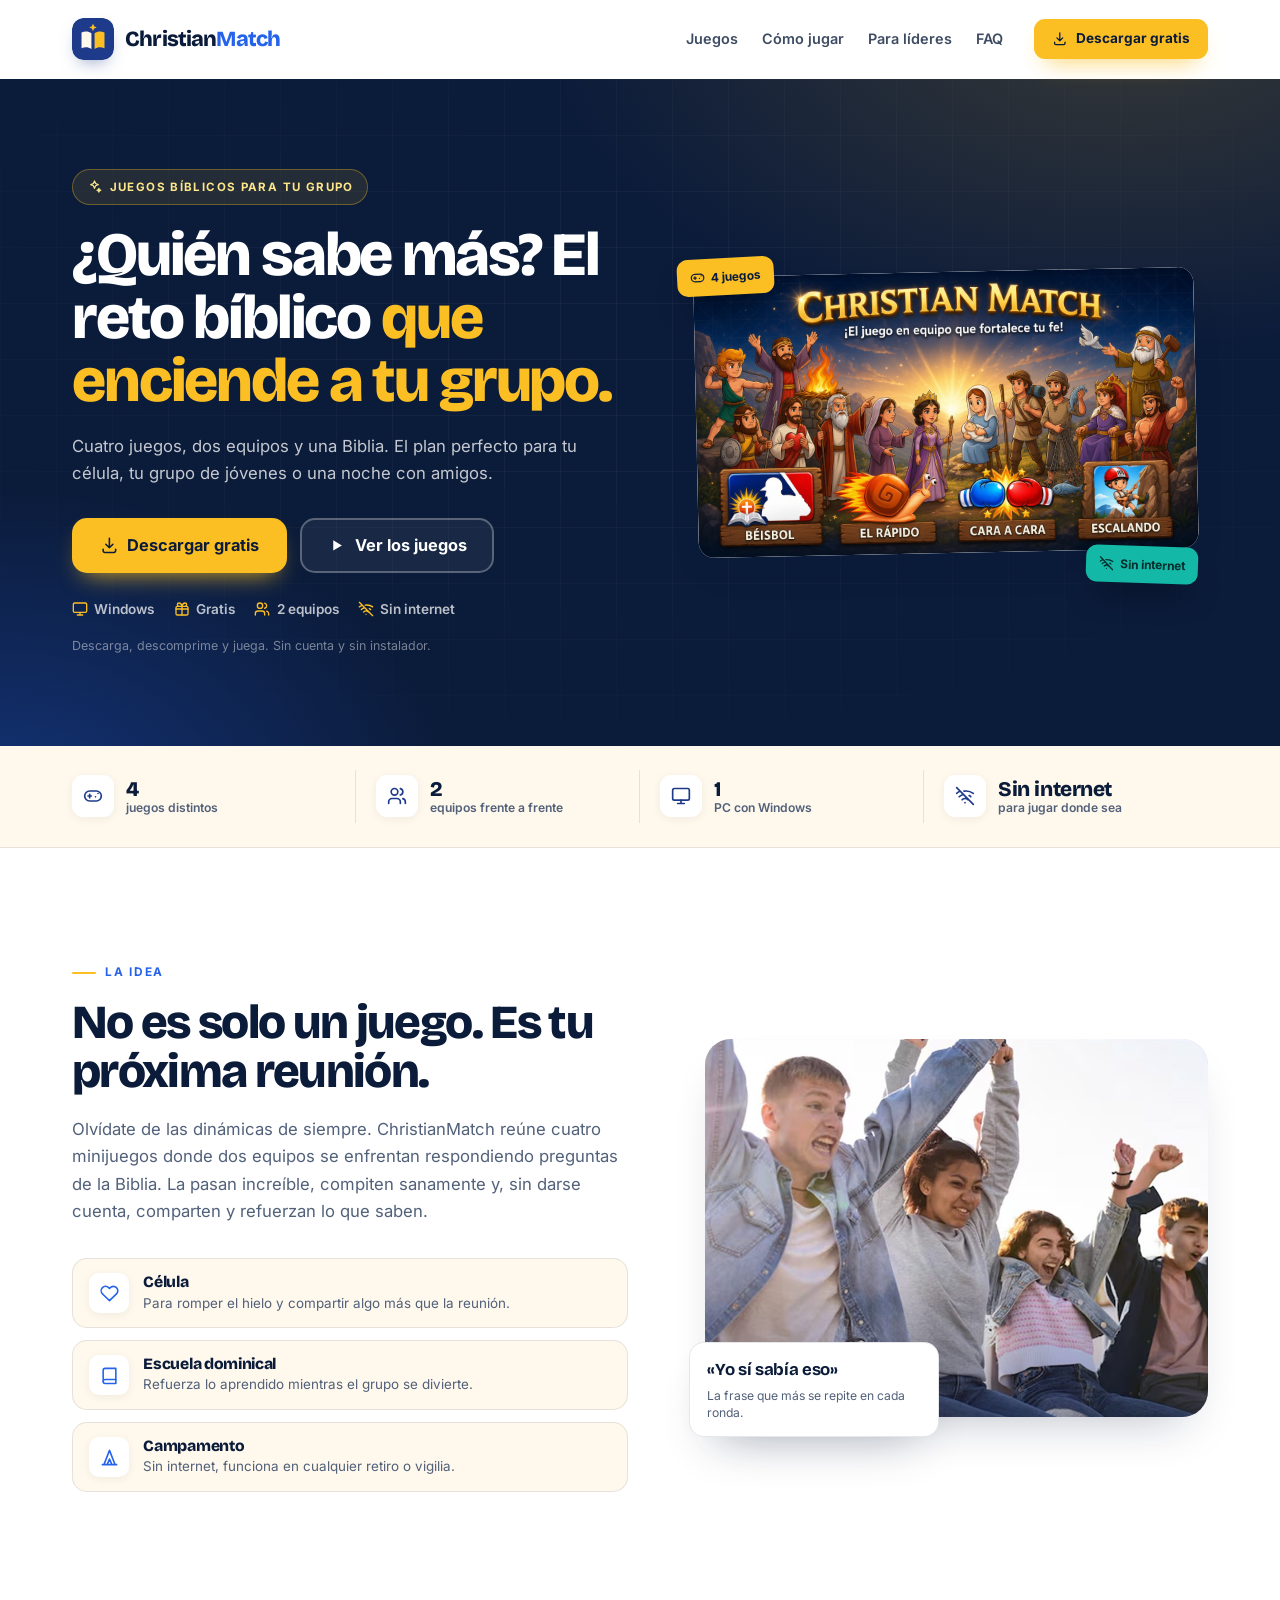
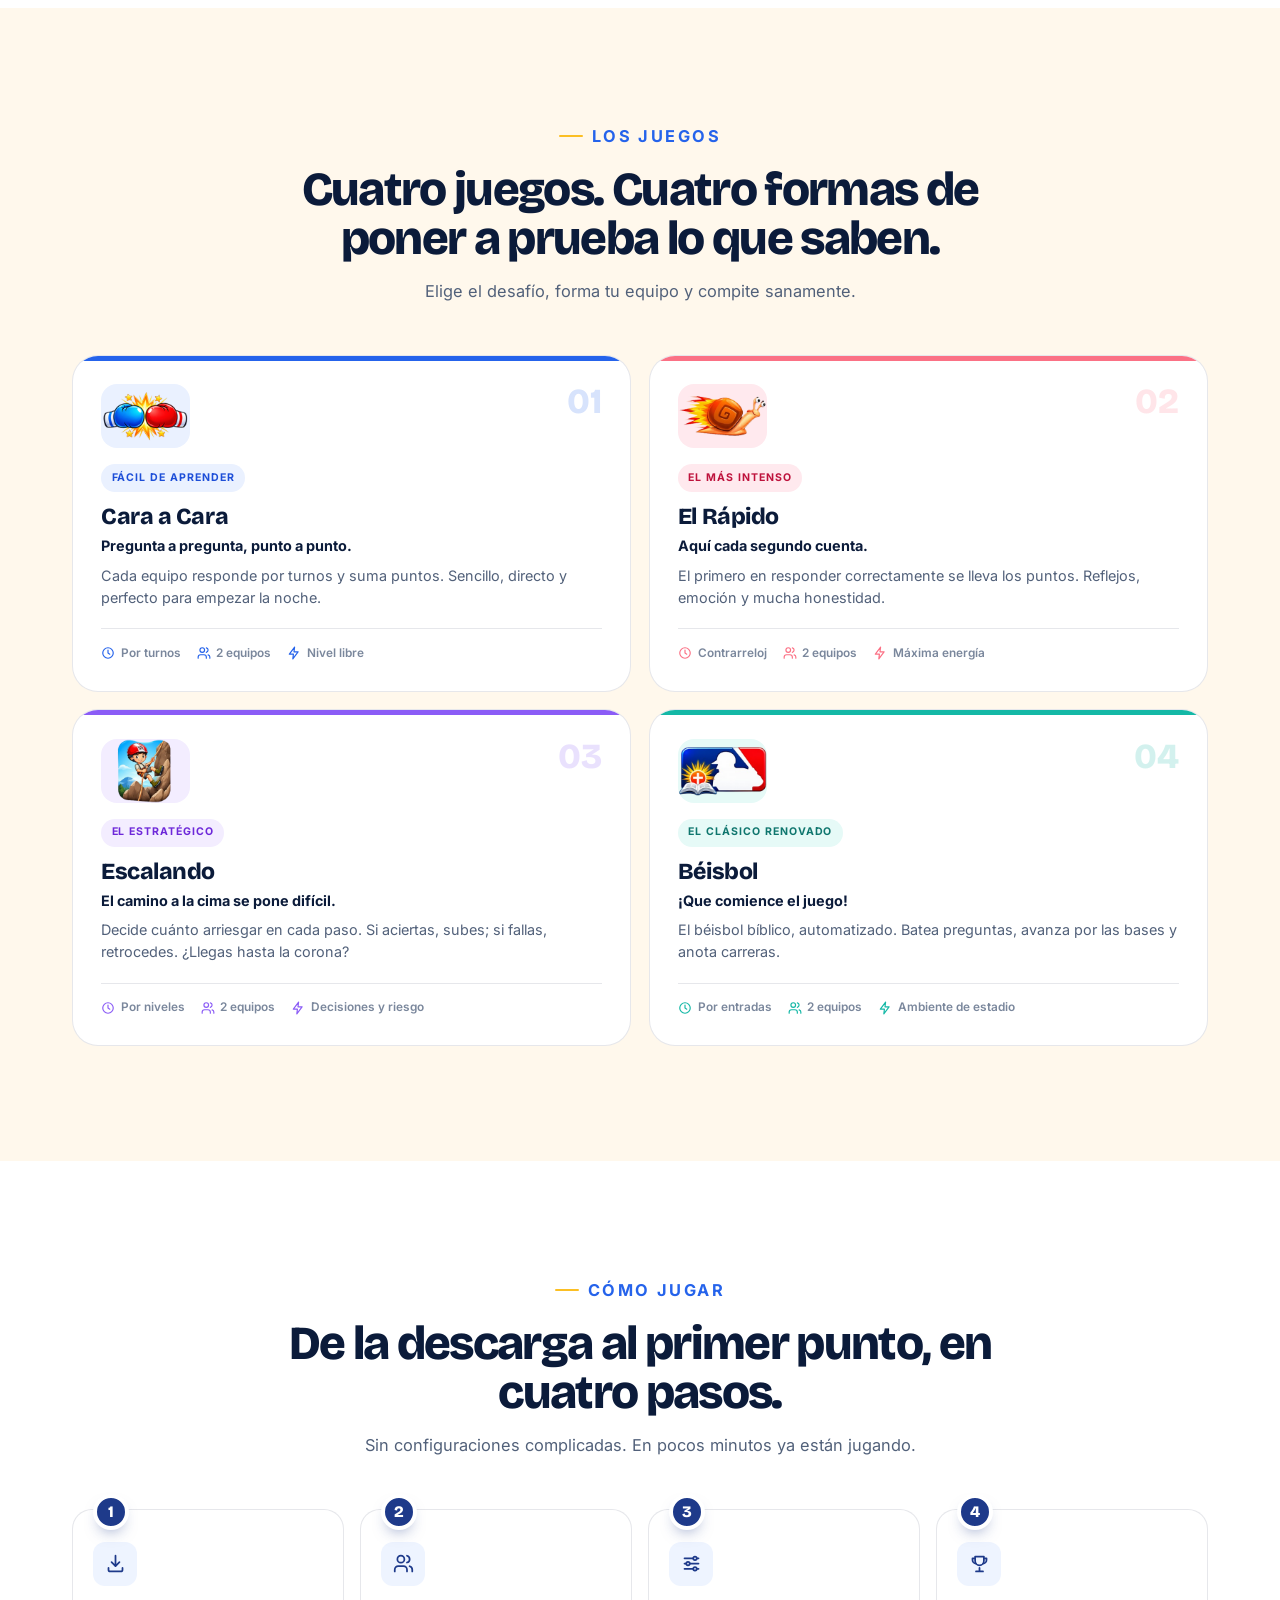
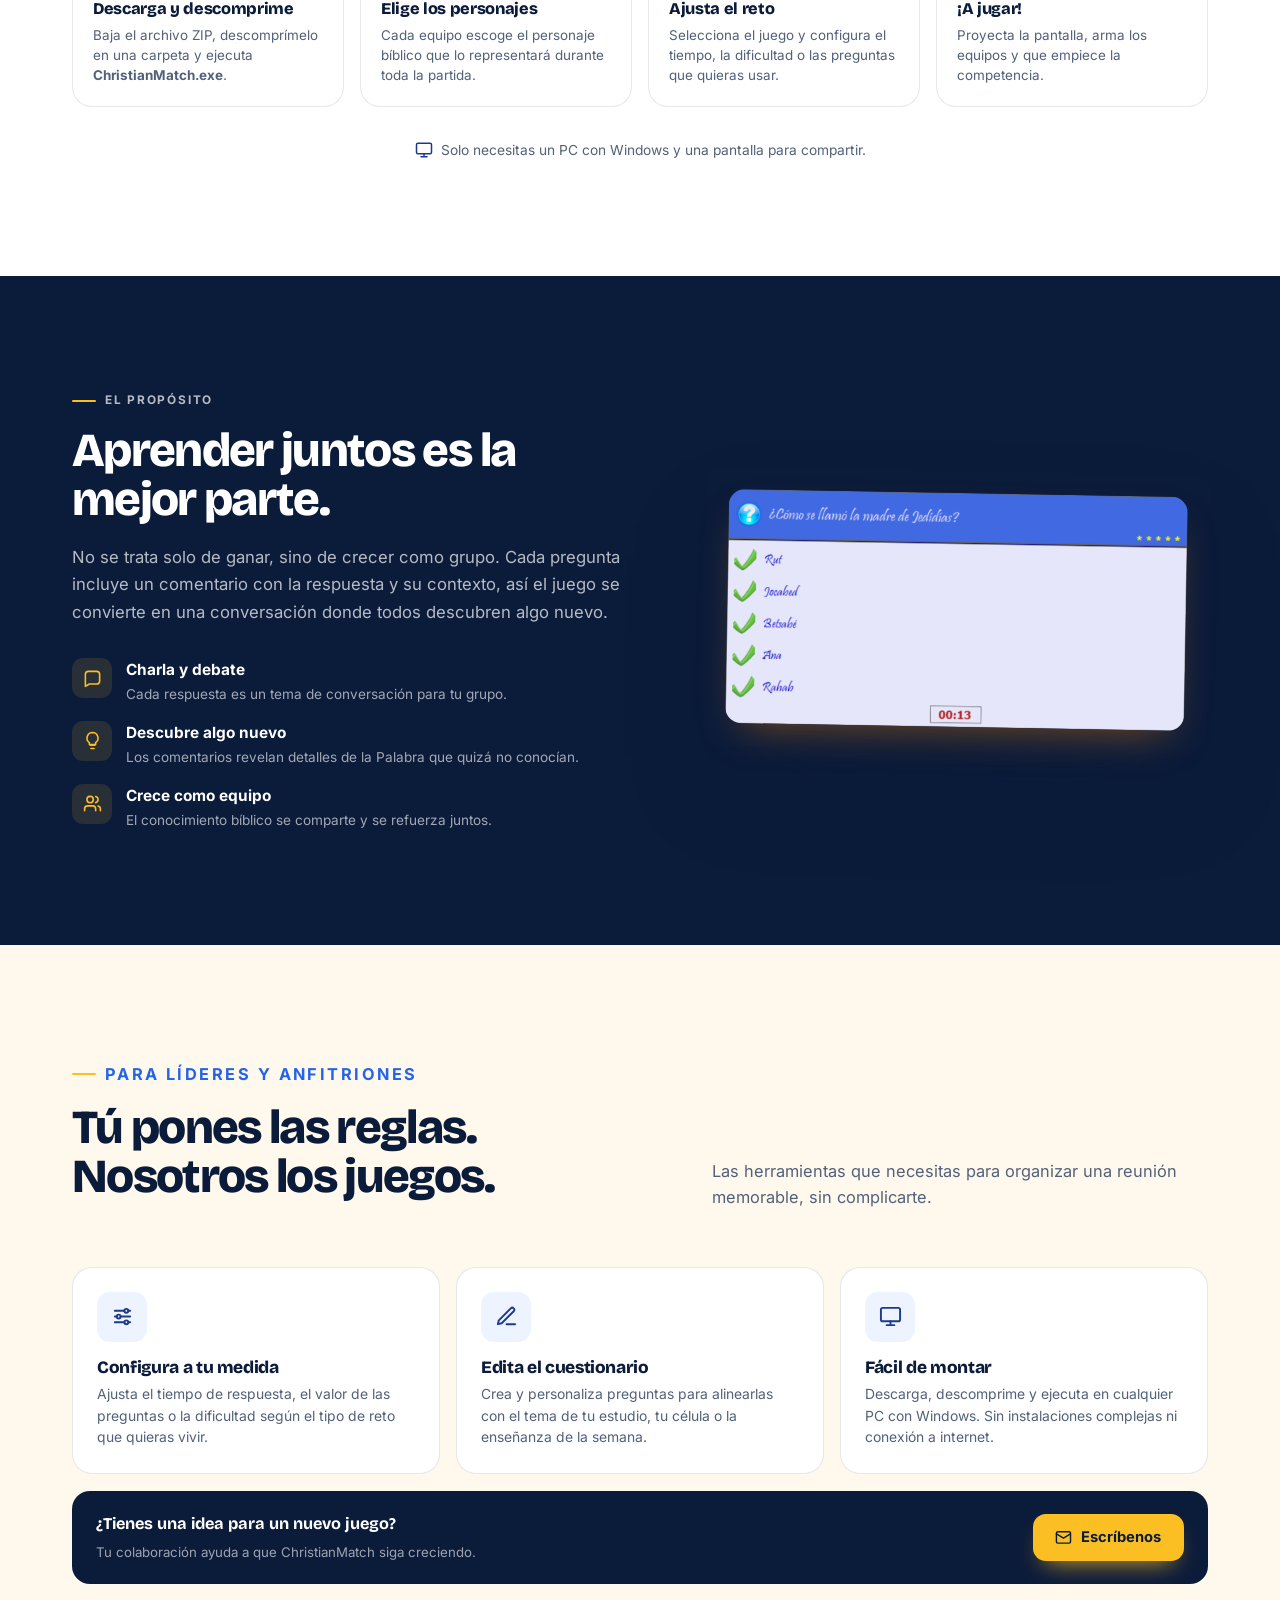
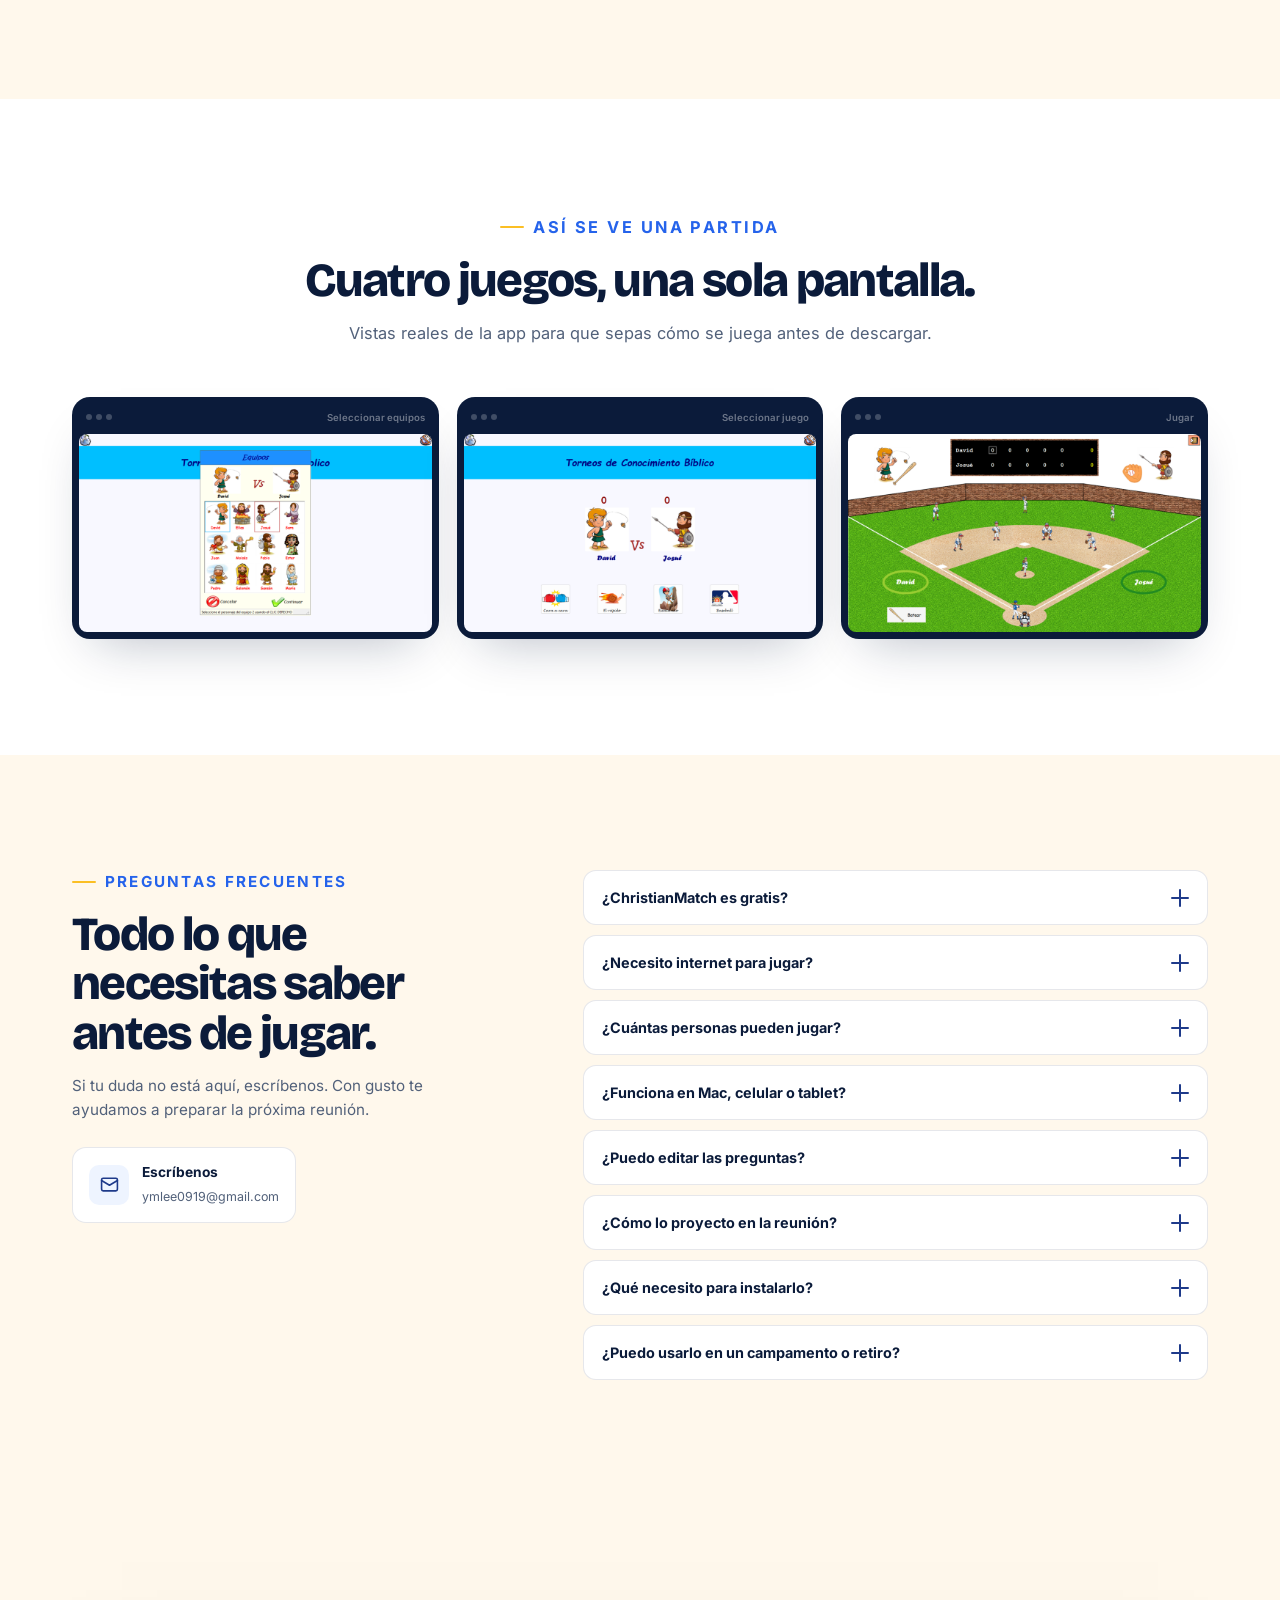
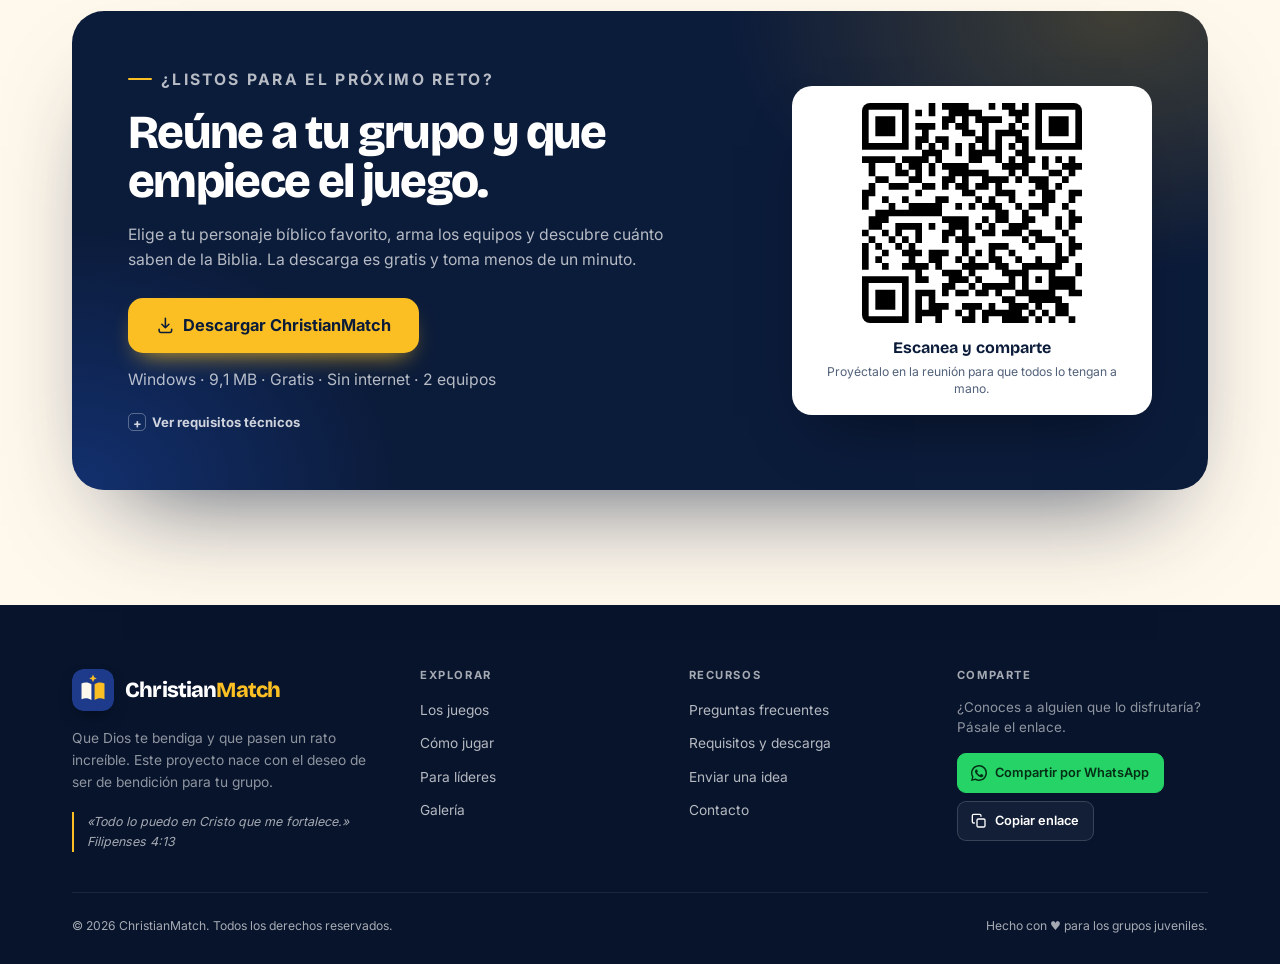
==== commit dd504481: "Update hero" ====
--- a/docs/index.html
+++ b/docs/index.html
@@ -235,37 +235,8 @@
           </div>
 
           <div class="hero-visual">
-            <div class="mockup" role="img" aria-label="Vista ilustrativa de una partida con dos equipos, un marcador y una pregunta bíblica">
-              <div class="mockup-bar" aria-hidden="true">
-                <span class="mockup-dots"><i></i><i></i><i></i></span>
-                <span class="mockup-chip">Ronda 3</span>
-                <span class="mockup-timer">00:14</span>
-              </div>
-              <div class="mockup-screen" aria-hidden="true">
-                <div class="mockup-scores">
-                  <div class="score-team score-team--blue">
-                    <span class="score-avatar">D</span>
-                    <span class="score-name"><strong>Equipo David</strong><small>Azul</small></span>
-                    <span class="score-points">120</span>
-                  </div>
-                  <div class="score-team score-team--amber">
-                    <span class="score-avatar">E</span>
-                    <span class="score-name"><strong>Equipo Ester</strong><small>Ámbar</small></span>
-                    <span class="score-points">90</span>
-                  </div>
-                </div>
-                <p class="mockup-question">¿Quién derribó las murallas de Jericó?</p>
-                <div class="mockup-options">
-                  <span class="mockup-option">Gedeón</span>
-                  <span class="mockup-option is-correct">Josué <svg class="icon" aria-hidden="true"><use href="#i-check"/></svg></span>
-                  <span class="mockup-option">Sansón</span>
-                  <span class="mockup-option">Moisés</span>
-                </div>
-                <div class="mockup-progress">
-                  <span>Pregunta 5 de 10</span>
-                  <span class="mockup-bar-track"><i style="width:50%"></i></span>
-                </div>
-              </div>
+            <div class="hero-shot">
+              <img src="./public/img/hero.jpeg" alt="Captura de una partida de ChristianMatch" width="1376" height="768" loading="eager" fetchpriority="high" decoding="async">
             </div>
             <span class="float-badge float-badge--games"><svg class="icon" aria-hidden="true"><use href="#i-gamepad"/></svg> 4 juegos</span>
             <span class="float-badge float-badge--offline"><svg class="icon" aria-hidden="true"><use href="#i-wifi-off"/></svg> Sin internet</span>
--- a/docs/public/css/style.css
+++ b/docs/public/css/style.css
@@ -626,7 +626,7 @@
   color: rgba(255, 255, 255, .45);
 }
 
-/* Mockup del hero
+/* Captura del hero
    ========================================================================== */
 .hero-visual {
   position: relative;
@@ -634,188 +634,18 @@
   padding: 0 .8rem;
 }
 
-.mockup {
-  position: relative;
-  padding: 10px;
-  border: 1px solid rgba(255, 255, 255, .14);
-  border-radius: 26px;
-  background: #0F2044;
-  box-shadow: var(--shadow-lg);
+.hero-shot {
   transform: rotate(-1.2deg);
-}
-
-.mockup-bar {
-  display: flex;
-  align-items: center;
-  gap: .5rem;
-  padding: .35rem .45rem .65rem;
-}
-
-.mockup-dots {
-  display: flex;
-  gap: 5px;
-}
-
-.mockup-dots i {
-  width: 7px;
-  height: 7px;
-  border-radius: 50%;
-  background: rgba(255, 255, 255, .25);
-}
-
-.mockup-chip {
-  margin-left: auto;
-  padding: .28rem .55rem;
-  border-radius: 7px;
-  background: rgba(255, 255, 255, .08);
-  color: rgba(255, 255, 255, .65);
-  font-size: .68rem;
-  font-weight: 700;
-}
-
-.mockup-timer {
-  padding: .28rem .5rem;
-  border-radius: 7px;
-  background: rgba(251, 191, 36, .12);
-  color: var(--amber);
-  font-size: .7rem;
-  font-weight: 800;
-}
-
-.mockup-screen {
-  padding: clamp(.9rem, 1.8vw, 1.25rem);
-  border-radius: 18px;
-  background: var(--cream);
-  color: var(--ink);
-}
-
-.mockup-scores {
-  display: grid;
-  grid-template-columns: 1fr 1fr;
-  gap: .55rem;
-  margin-bottom: .9rem;
-}
-
-.score-team {
-  display: flex;
-  align-items: center;
-  gap: .5rem;
-  min-width: 0;
-  padding: .5rem .55rem;
-  border: 1px solid #E8E2D5;
-  border-radius: 11px;
-  background: #fff;
-}
-
-.score-avatar {
-  display: grid;
-  place-items: center;
-  flex: 0 0 30px;
-  width: 30px;
-  height: 30px;
-  border-radius: 50%;
-  background: var(--navy);
-  color: #fff;
-  font-size: .72rem;
-  font-weight: 800;
-}
-
-.score-team--amber .score-avatar {
-  background: #D97706;
-}
-
-.score-name {
-  min-width: 0;
-  line-height: 1.1;
-}
-
-.score-name strong {
+  border-radius: 16px;
+  overflow: hidden;
+  background: var(--paper);
+  box-shadow: 0 20px 40px -16px rgba(11, 27, 58, .18);
+}
+
+.hero-shot img {
   display: block;
-  overflow: hidden;
-  font-size: .72rem;
-  text-overflow: ellipsis;
-  white-space: nowrap;
-}
-
-.score-name small {
-  display: block;
-  font-size: .62rem;
-  color: var(--muted-2);
-}
-
-.score-points {
-  margin-left: auto;
-  font-family: var(--font-display);
-  font-size: 1.15rem;
-  font-weight: 800;
-  line-height: 1;
-}
-
-.mockup-question {
-  margin-bottom: .75rem;
-  color: var(--ink);
-  font-family: var(--font-display);
-  font-size: clamp(.95rem, 1.5vw, 1.1rem);
-  font-weight: 700;
-  line-height: 1.15;
-}
-
-.mockup-options {
-  display: grid;
-  grid-template-columns: 1fr 1fr;
-  gap: .4rem;
-}
-
-.mockup-option {
-  display: flex;
-  align-items: center;
-  justify-content: space-between;
-  gap: .3rem;
-  padding: .5rem .6rem;
-  border: 1.5px solid #E8E2D5;
-  border-radius: 9px;
-  background: #fff;
-  color: #3E4C63;
-  font-size: .75rem;
-  font-weight: 600;
-}
-
-.mockup-option.is-correct {
-  border-color: var(--amber-strong);
-  background: var(--amber-soft);
-  color: #78350F;
-}
-
-.mockup-option .icon {
-  width: 14px;
-  height: 14px;
-  color: #B45309;
-}
-
-.mockup-progress {
-  display: flex;
-  align-items: center;
-  justify-content: space-between;
-  gap: .8rem;
-  margin-top: .8rem;
-  color: var(--muted-2);
-  font-size: .65rem;
-  font-weight: 700;
-}
-
-.mockup-bar-track {
-  flex: 1;
-  height: 5px;
-  overflow: hidden;
-  border-radius: 99px;
-  background: #E8E2D5;
-}
-
-.mockup-bar-track i {
-  display: block;
-  height: 100%;
-  border-radius: 99px;
-  background: var(--navy);
+  width: 100%;
+  height: auto;
 }
 
 .float-badge {
@@ -2492,7 +2322,7 @@
     gap: .5rem 1rem;
   }
 
-  .mockup {
+  .hero-shot {
     transform: none;
   }
 
@@ -2688,39 +2518,6 @@
     font-size: .68rem;
   }
 
-  .score-team {
-    gap: .35rem;
-    padding: .45rem .4rem;
-  }
-
-  .score-avatar {
-    flex-basis: 26px;
-    width: 26px;
-    height: 26px;
-    font-size: .64rem;
-  }
-
-  .score-name strong {
-    font-size: .65rem;
-  }
-
-  .score-name small {
-    font-size: .56rem;
-  }
-
-  .score-points {
-    font-size: 1rem;
-  }
-
-  .mockup-option {
-    padding: .45rem .45rem;
-    font-size: .68rem;
-  }
-
-  .mockup-question {
-    font-size: .92rem;
-  }
-
   .game-card {
     padding: 1.3rem;
   }
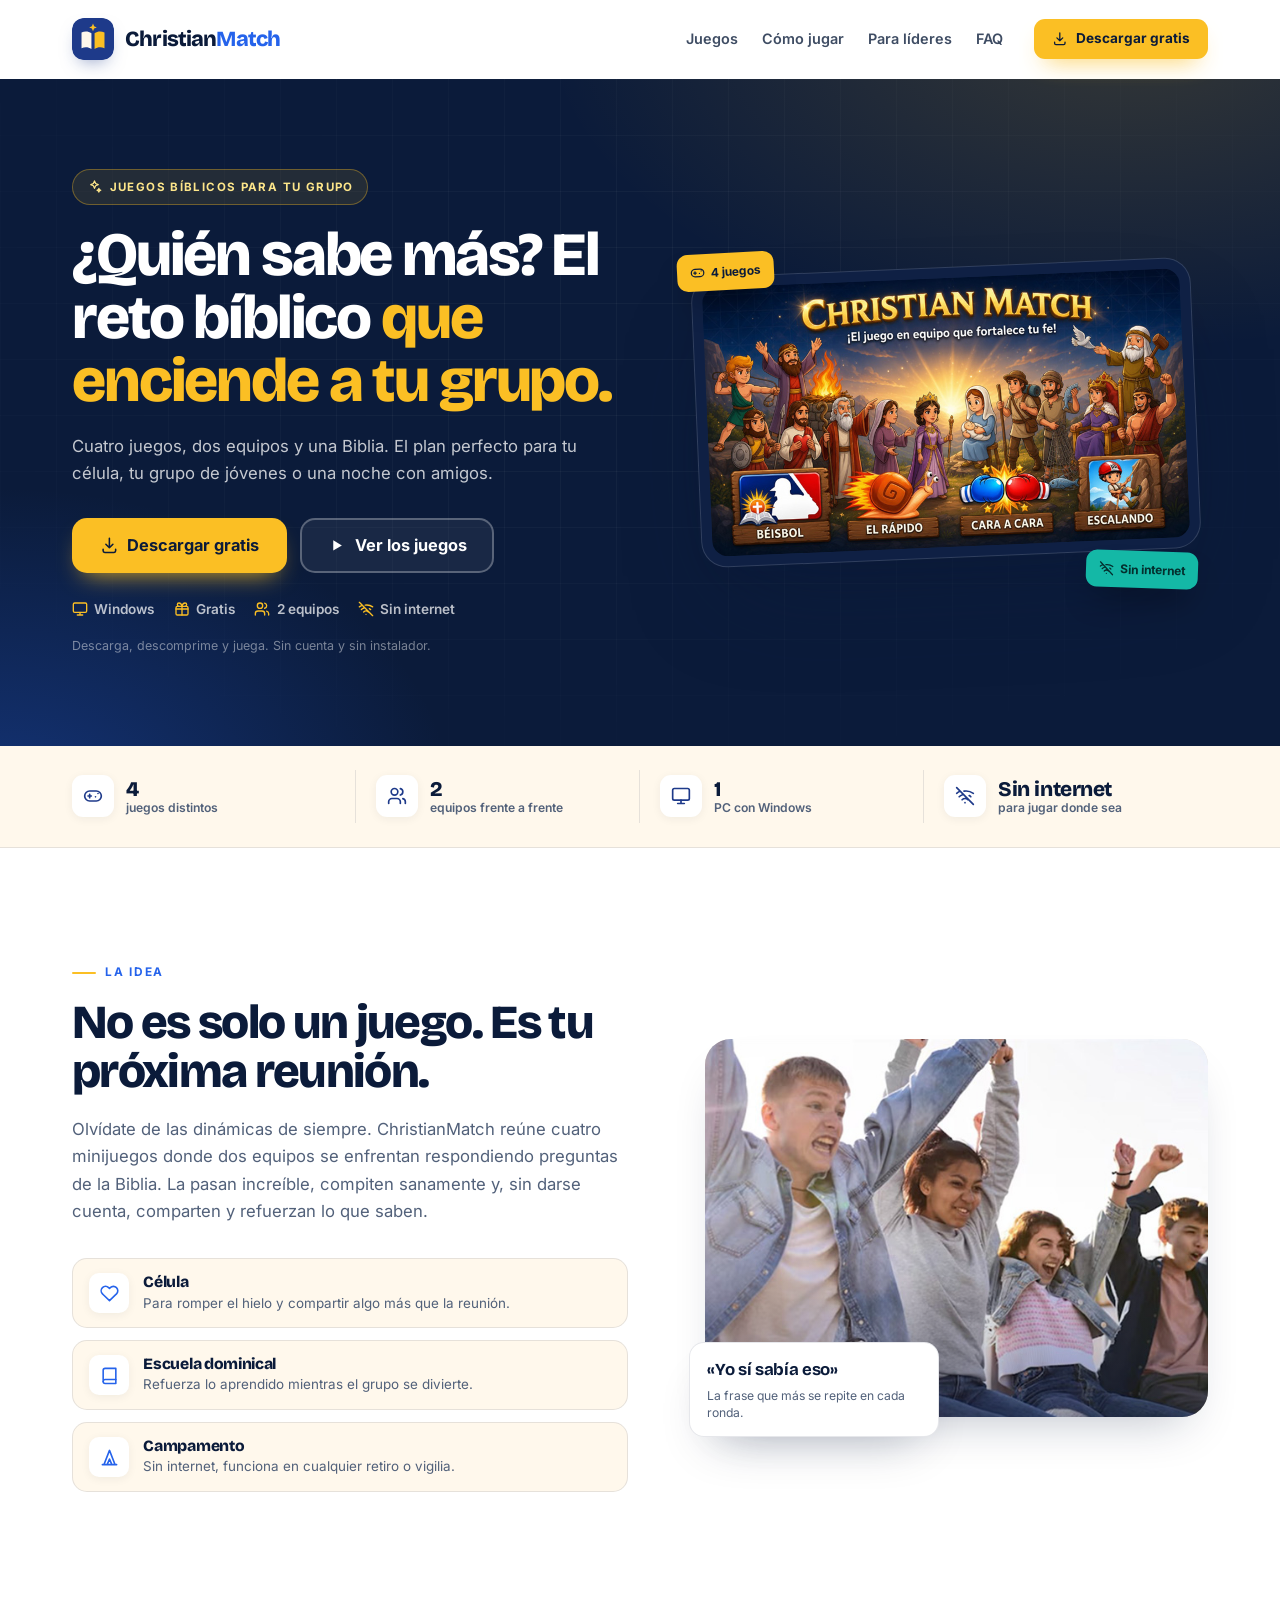
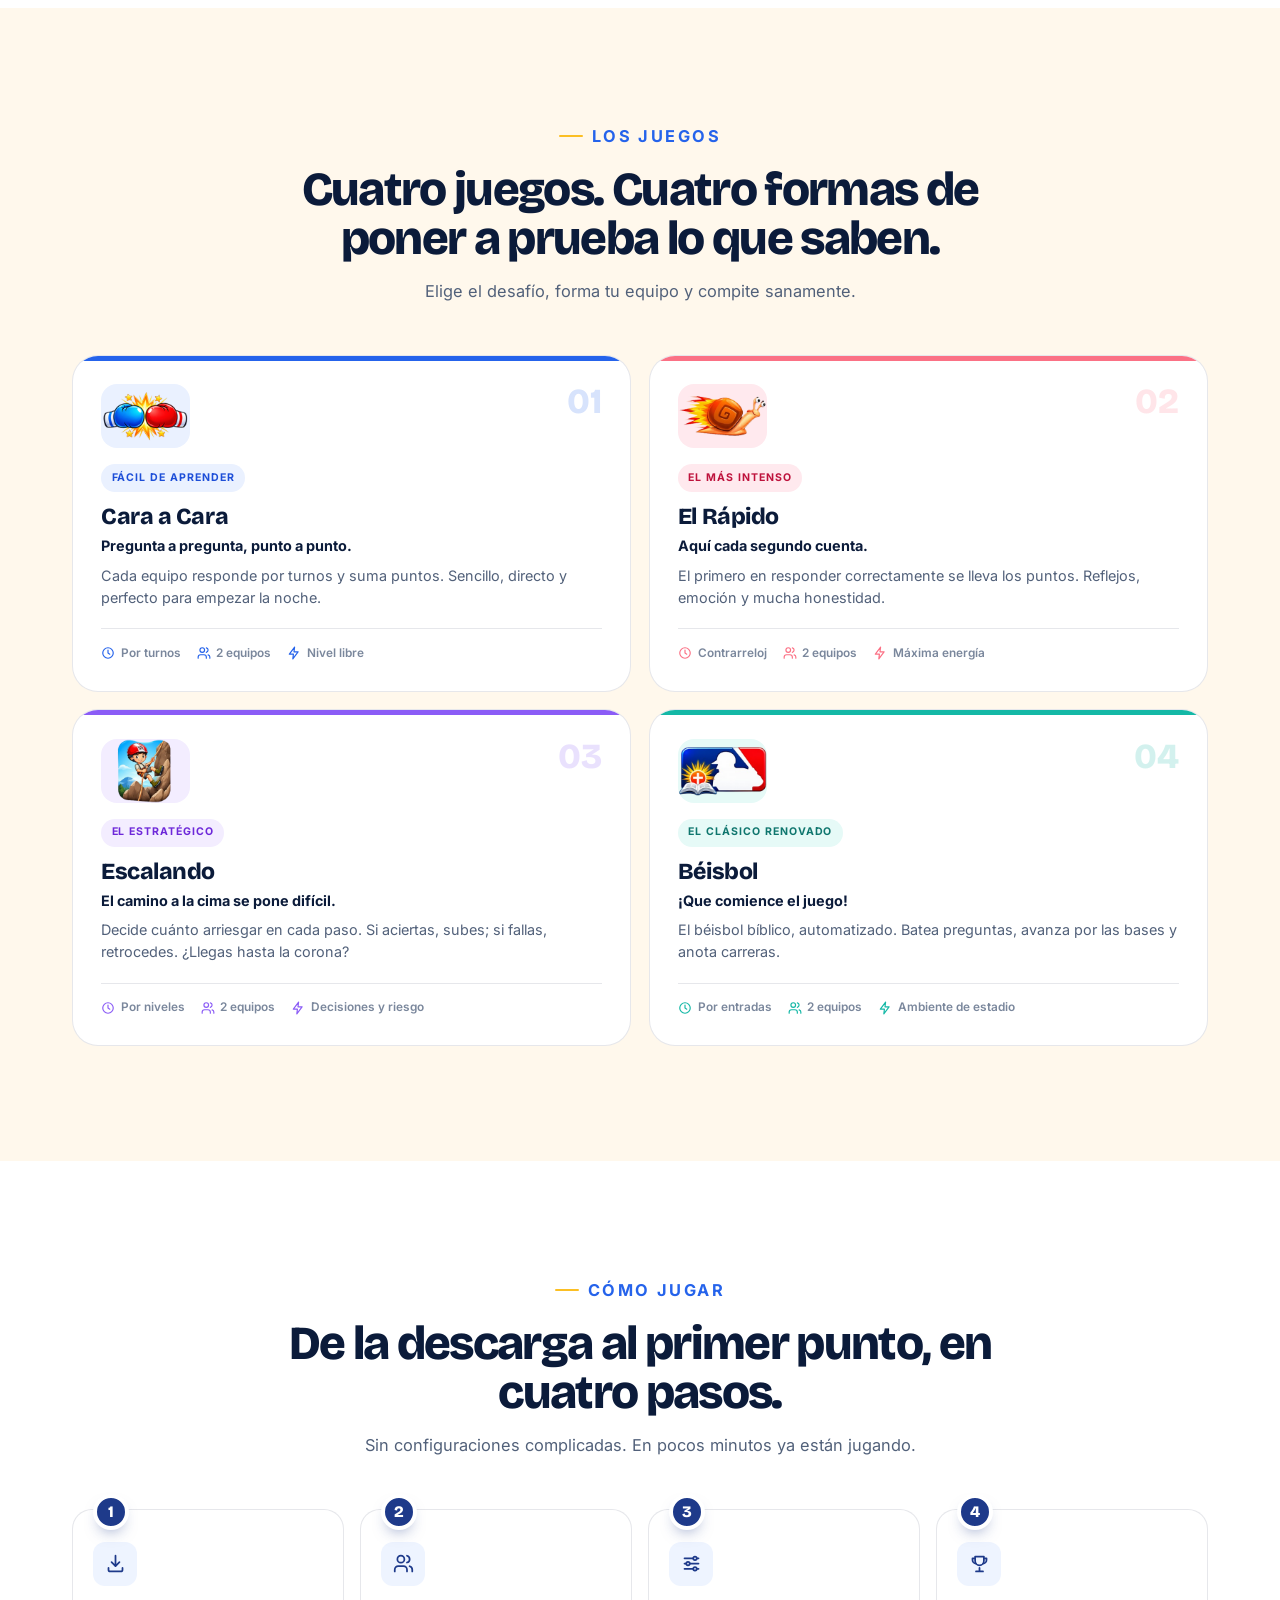
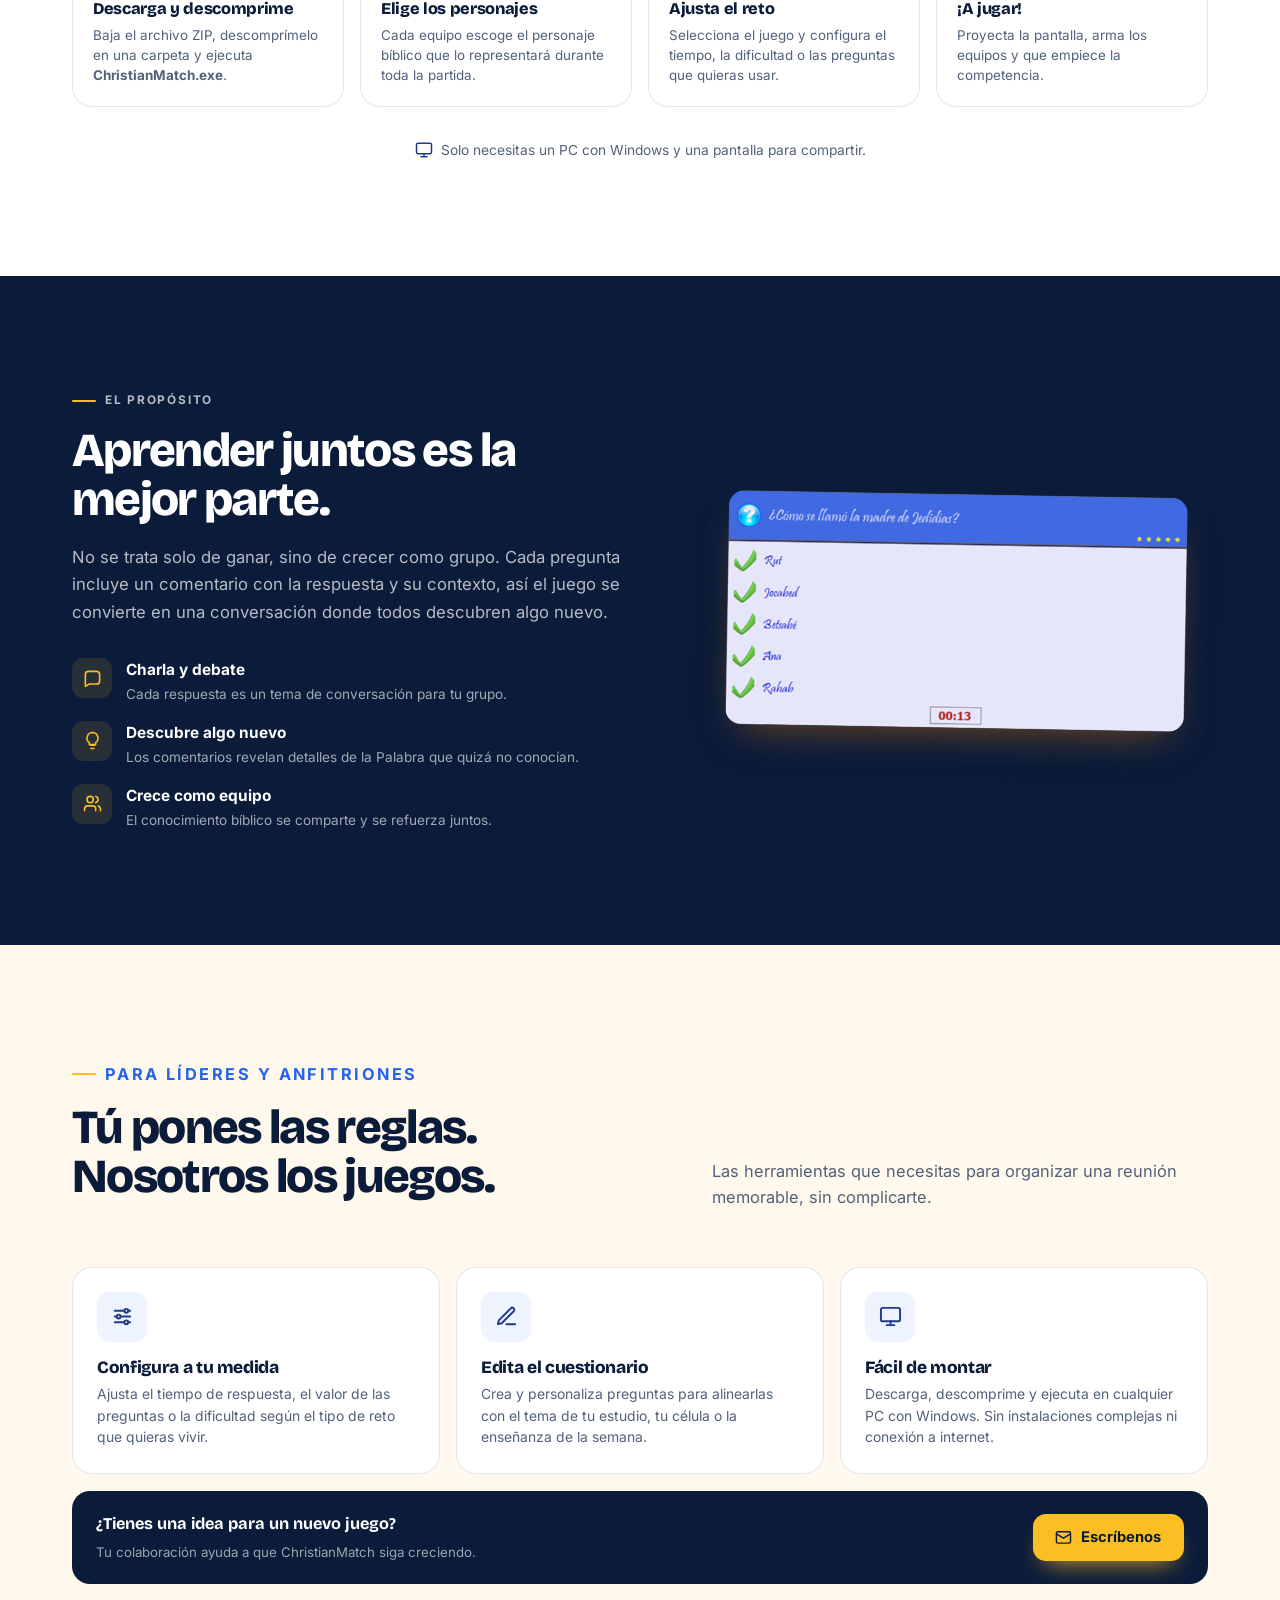
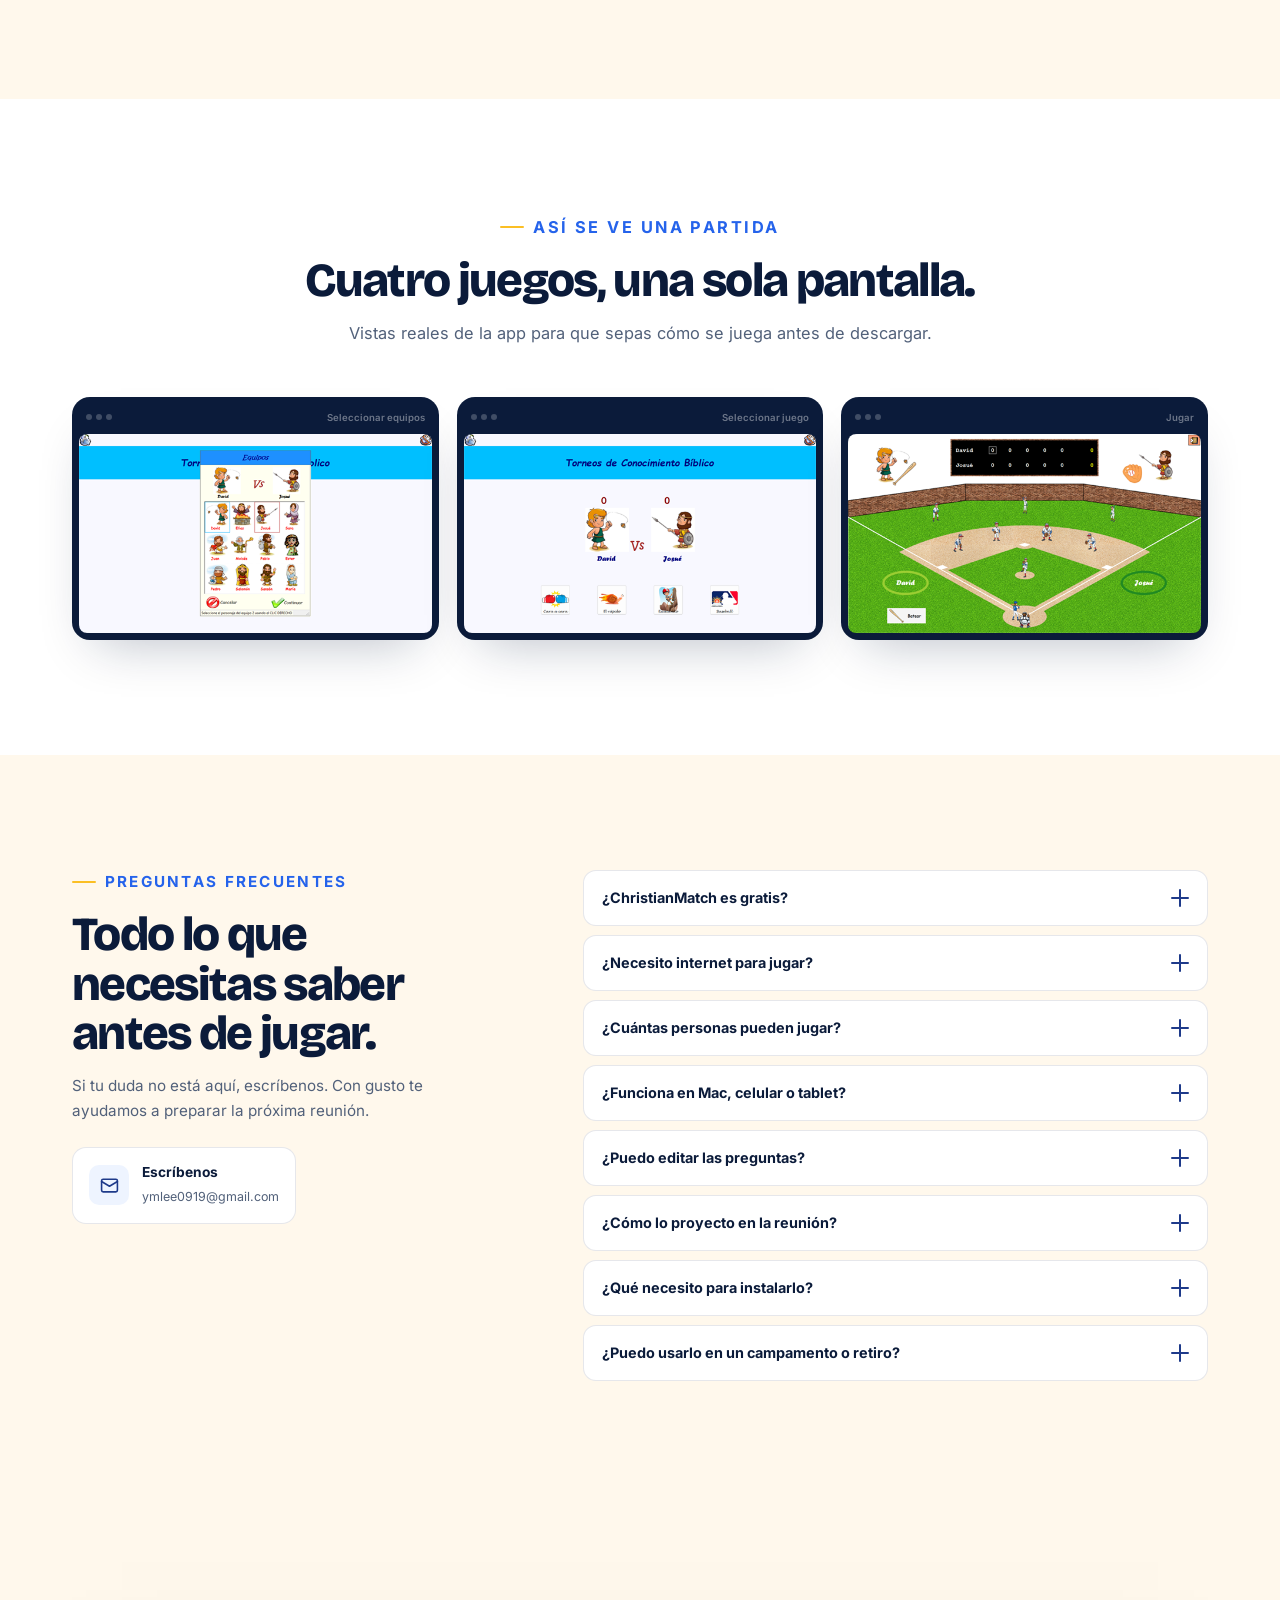
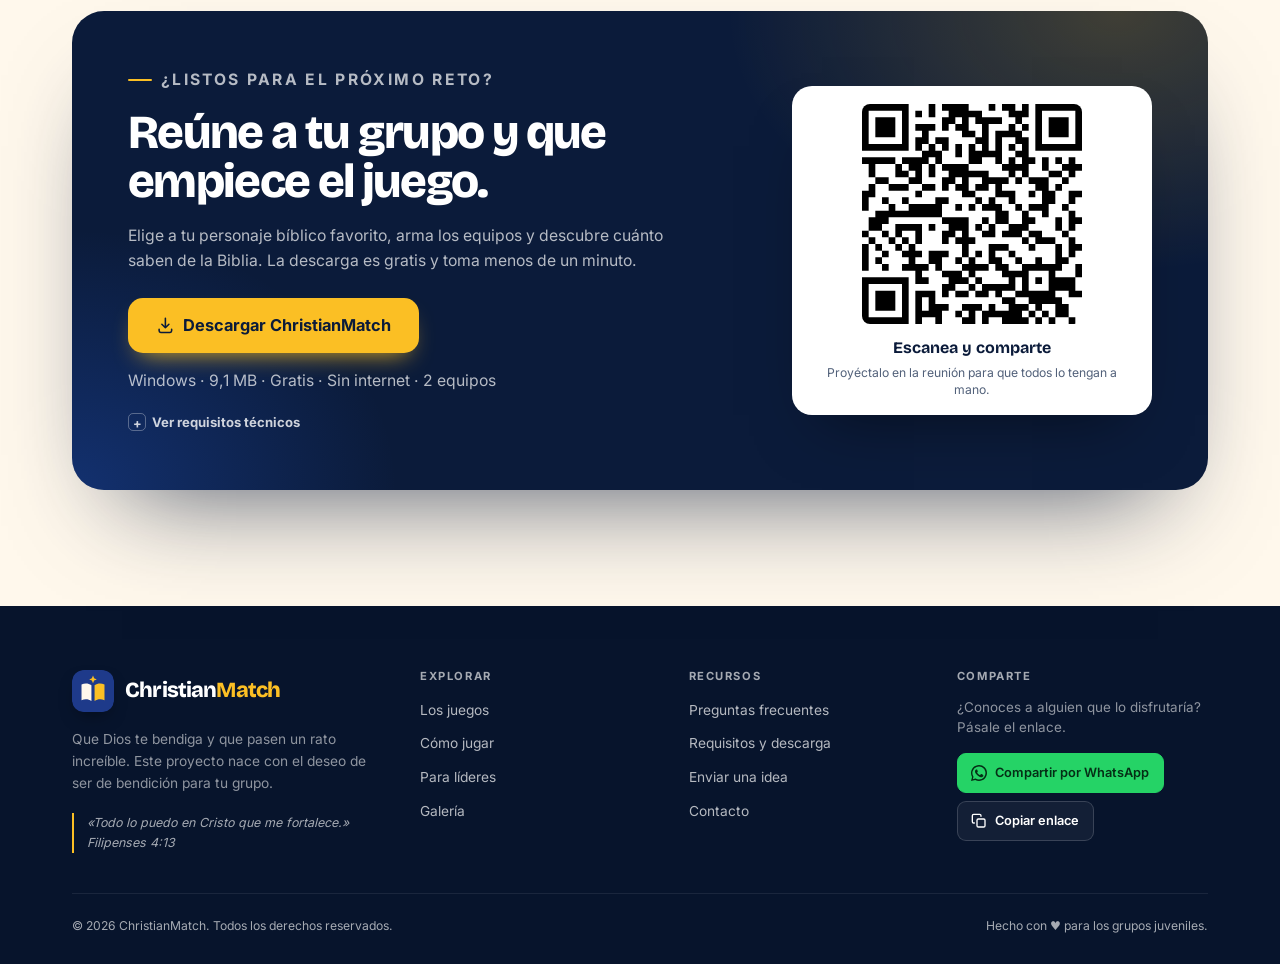
==== commit 7812bd0a: "Resize images; Change OG-Image;" ====
--- a/docs/index.html
+++ b/docs/index.html
@@ -18,14 +18,14 @@
   <meta property="og:title" content="ChristianMatch — Juegos bíblicos para tu grupo">
   <meta property="og:description" content="Cuatro juegos, dos equipos y una Biblia. Gratis, sin internet y listo para tu próxima reunión.">
   <meta property="og:url" content="https://ymlee0919.github.io/christian-match/">
-  <meta property="og:image" content="https://ymlee0919.github.io/christian-match/public/img/og-christianmatch.png">
-  <meta property="og:image:width" content="1200">
-  <meta property="og:image:height" content="630">
+  <meta property="og:image" content="https://ymlee0919.github.io/christian-match/public/img/hero.jpeg">
+  <meta property="og:image:width" content="800">
+  <meta property="og:image:height" content="450">
   <meta property="og:image:alt" content="ChristianMatch: juegos bíblicos para tu grupo">
   <meta name="twitter:card" content="summary_large_image">
   <meta name="twitter:title" content="ChristianMatch — Juegos bíblicos para tu grupo">
   <meta name="twitter:description" content="Cuatro juegos, dos equipos y una Biblia. Gratis, sin internet y listo para jugar.">
-  <meta name="twitter:image" content="https://ymlee0919.github.io/christian-match/public/img/og-christianmatch.png">
+  <meta name="twitter:image" content="https://ymlee0919.github.io/christian-match/public/img/hero.jpeg">
 
   <!-- Iconos -->
   <link rel="icon" type="image/svg+xml" href="public/img/favicon.svg">
@@ -236,7 +236,10 @@
 
           <div class="hero-visual">
             <div class="hero-shot">
-              <img src="./public/img/hero.jpeg" alt="Captura de una partida de ChristianMatch" width="1376" height="768" loading="eager" fetchpriority="high" decoding="async">
+              <div class="mockup" role="img">
+                <img src="./public/img/hero.jpeg" alt="Captura de una partida de ChristianMatch" width="800" height="450" loading="eager" fetchpriority="high" decoding="async">
+              </div>
+              
             </div>
             <span class="float-badge float-badge--games"><svg class="icon" aria-hidden="true"><use href="#i-gamepad"/></svg> 4 juegos</span>
             <span class="float-badge float-badge--offline"><svg class="icon" aria-hidden="true"><use href="#i-wifi-off"/></svg> Sin internet</span>
@@ -452,7 +455,7 @@
 
           <div class="split-media" data-reveal style="--reveal-delay:.12s">
             <div class="learn-mockup">
-              <img src="public/img/question.png" alt="Captura de pantalla de ChristianMatch: pregunta con respuesta y comentario bíblico">
+              <img src="public/img/screenshots/question.png" alt="Captura de pantalla de ChristianMatch: pregunta con respuesta y comentario bíblico">
             </div>
           </div>
         </div>
@@ -515,7 +518,7 @@
             <div class="shot-frame">
               <div class="shot-bar"><span class="shot-dots"><i></i><i></i><i></i></span><span class="shot-label">Seleccionar equipos</span></div>
               <div class="shot-screen">
-                <img src="public/img/select-players.png" alt="Captura de pantalla de ChristianMatch: selección de equipos">
+                <img src="public/img/screenshots/select-players.png" alt="Captura de pantalla de ChristianMatch: selección de equipos">
               </div>
             </div>
           </figure>
@@ -524,7 +527,7 @@
             <div class="shot-frame">
               <div class="shot-bar"><span class="shot-dots"><i></i><i></i><i></i></span><span class="shot-label">Seleccionar juego</span></div>
               <div class="shot-screen">
-                <img src="public/img/main-screen.png" alt="Captura de pantalla de ChristianMatch: selección del juego">
+                <img src="public/img/screenshots/main-screen.png" alt="Captura de pantalla de ChristianMatch: selección del juego">
               </div>
             </div>
           </figure>
@@ -533,7 +536,7 @@
             <div class="shot-frame">
               <div class="shot-bar"><span class="shot-dots"><i></i><i></i><i></i></span><span class="shot-label">Jugar</span></div>
               <div class="shot-screen">
-                <img src="public/img/baseball.png" alt="Captura de pantalla de ChristianMatch: Béisbol en juego">
+                <img src="public/img/screenshots/baseball.png" alt="Captura de pantalla de ChristianMatch: Béisbol en juego">
               </div>
             </div>
           </figure>
--- a/docs/public/css/style.css
+++ b/docs/public/css/style.css
@@ -637,15 +637,26 @@
 .hero-shot {
   transform: rotate(-1.2deg);
   border-radius: 16px;
-  overflow: hidden;
-  background: var(--paper);
+  /*overflow: hidden;*/
+  /*background: var(--paper);*/
   box-shadow: 0 20px 40px -16px rgba(11, 27, 58, .18);
 }
 
 .hero-shot img {
   display: block;
   width: 100%;
+  border-radius: 16px;
   height: auto;
+}
+
+.mockup {
+  position: relative;
+  padding: 10px;
+  border: 1px solid rgba(255, 255, 255, .14);
+  border-radius: 26px;
+  background: #0F2044;
+  box-shadow: var(--shadow-lg);
+  transform: rotate(-1.2deg);
 }
 
 .float-badge {
